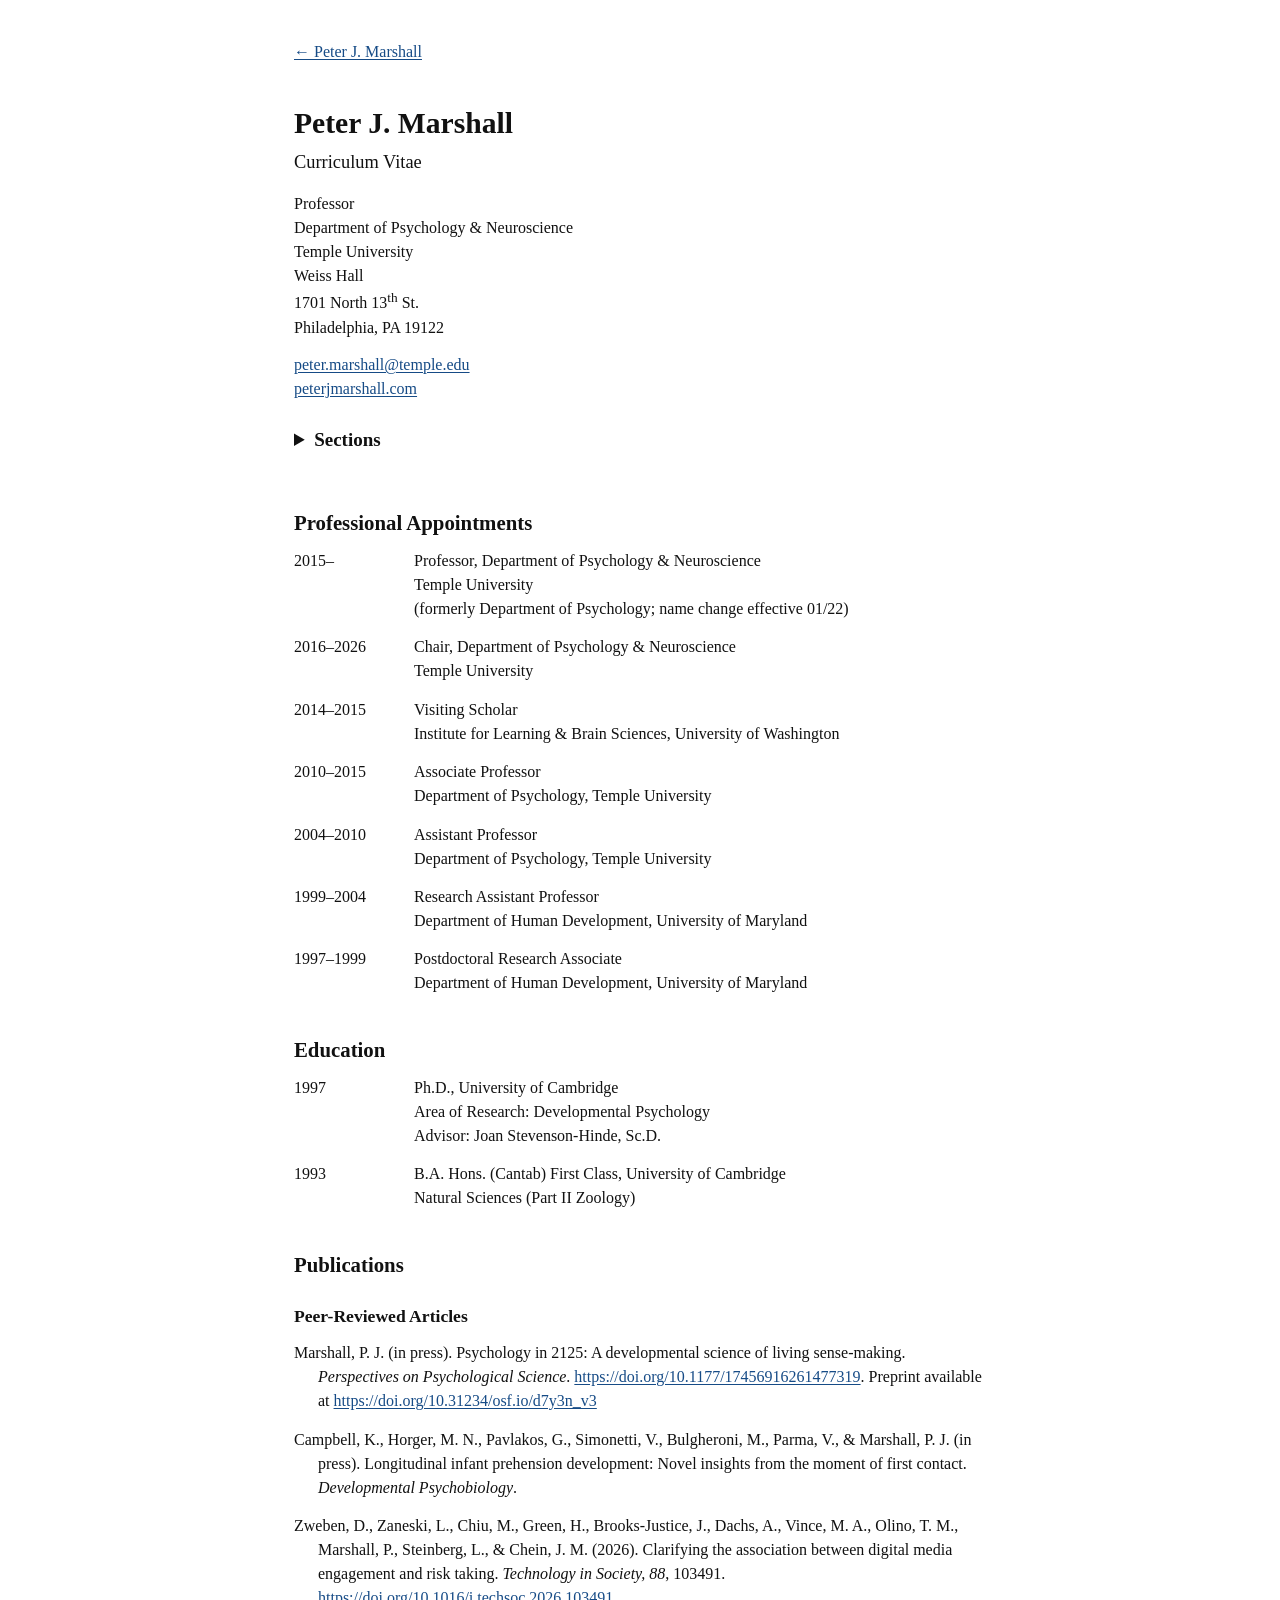
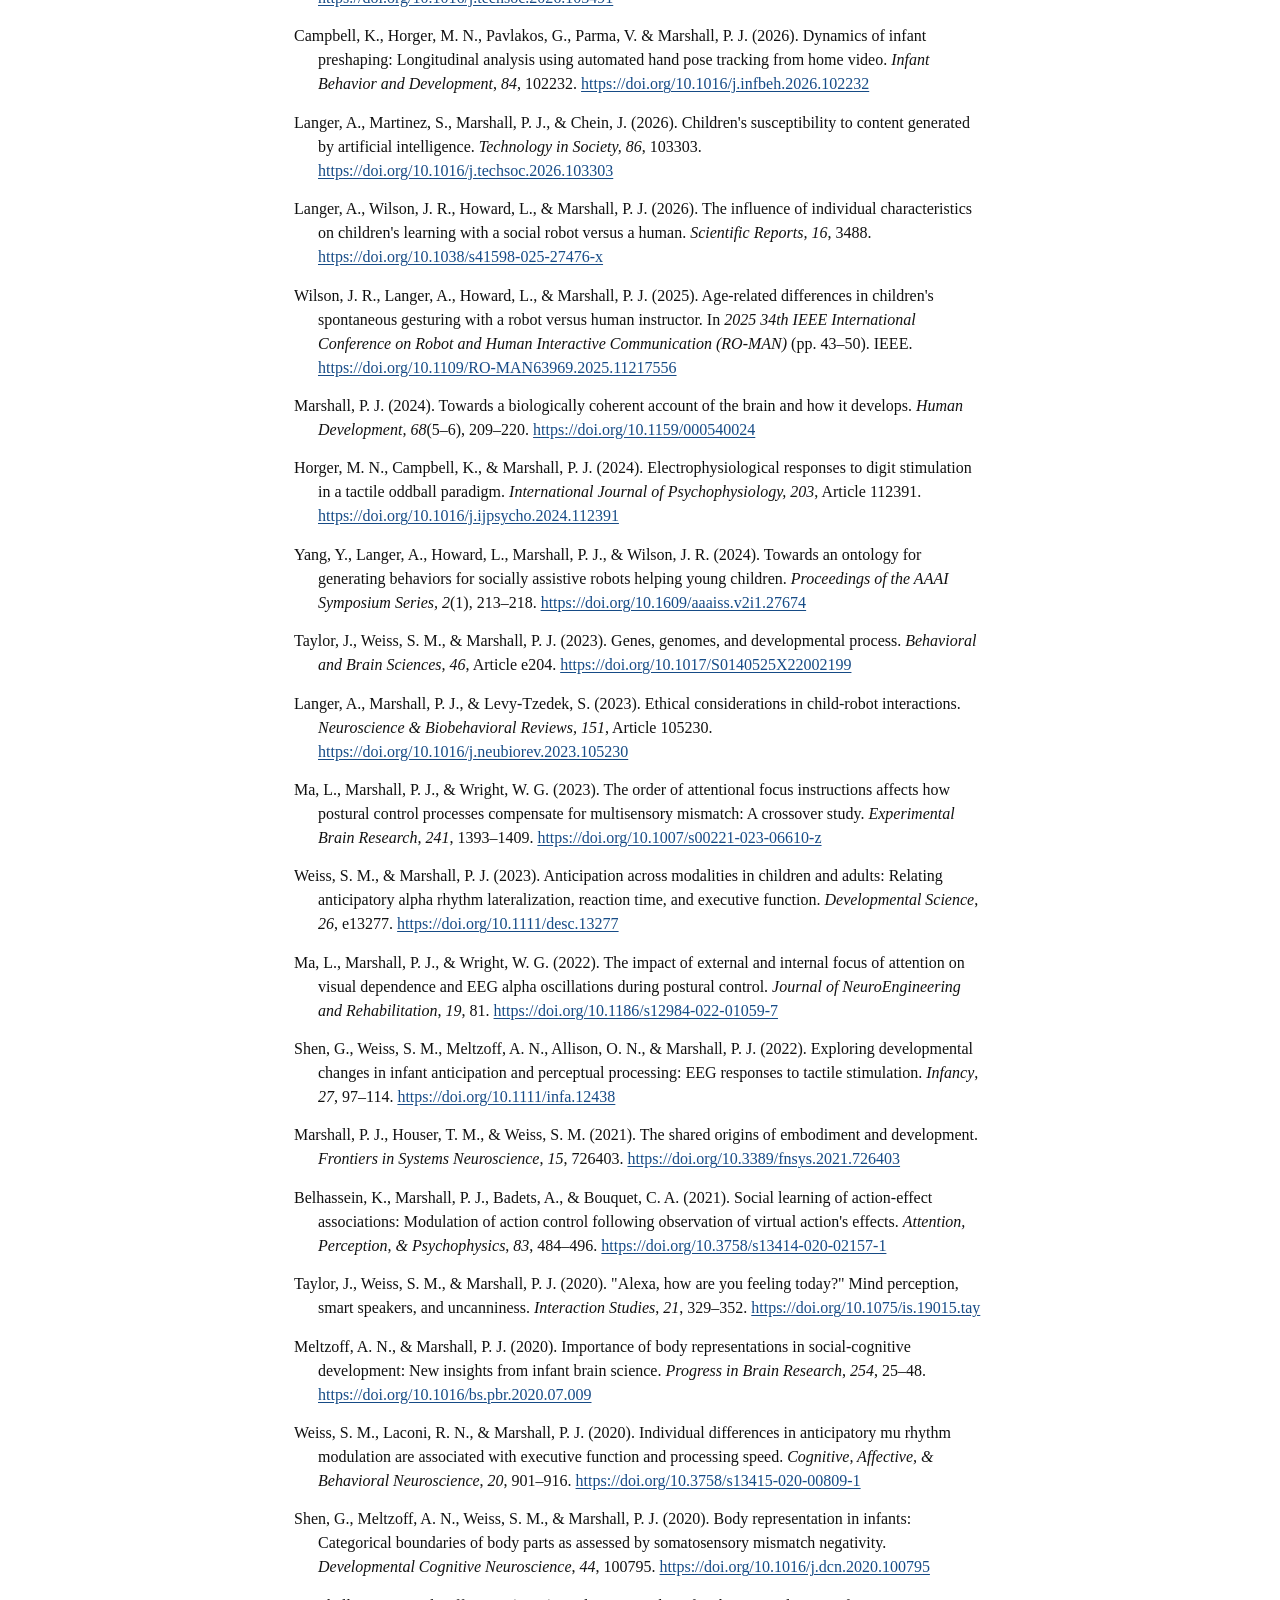
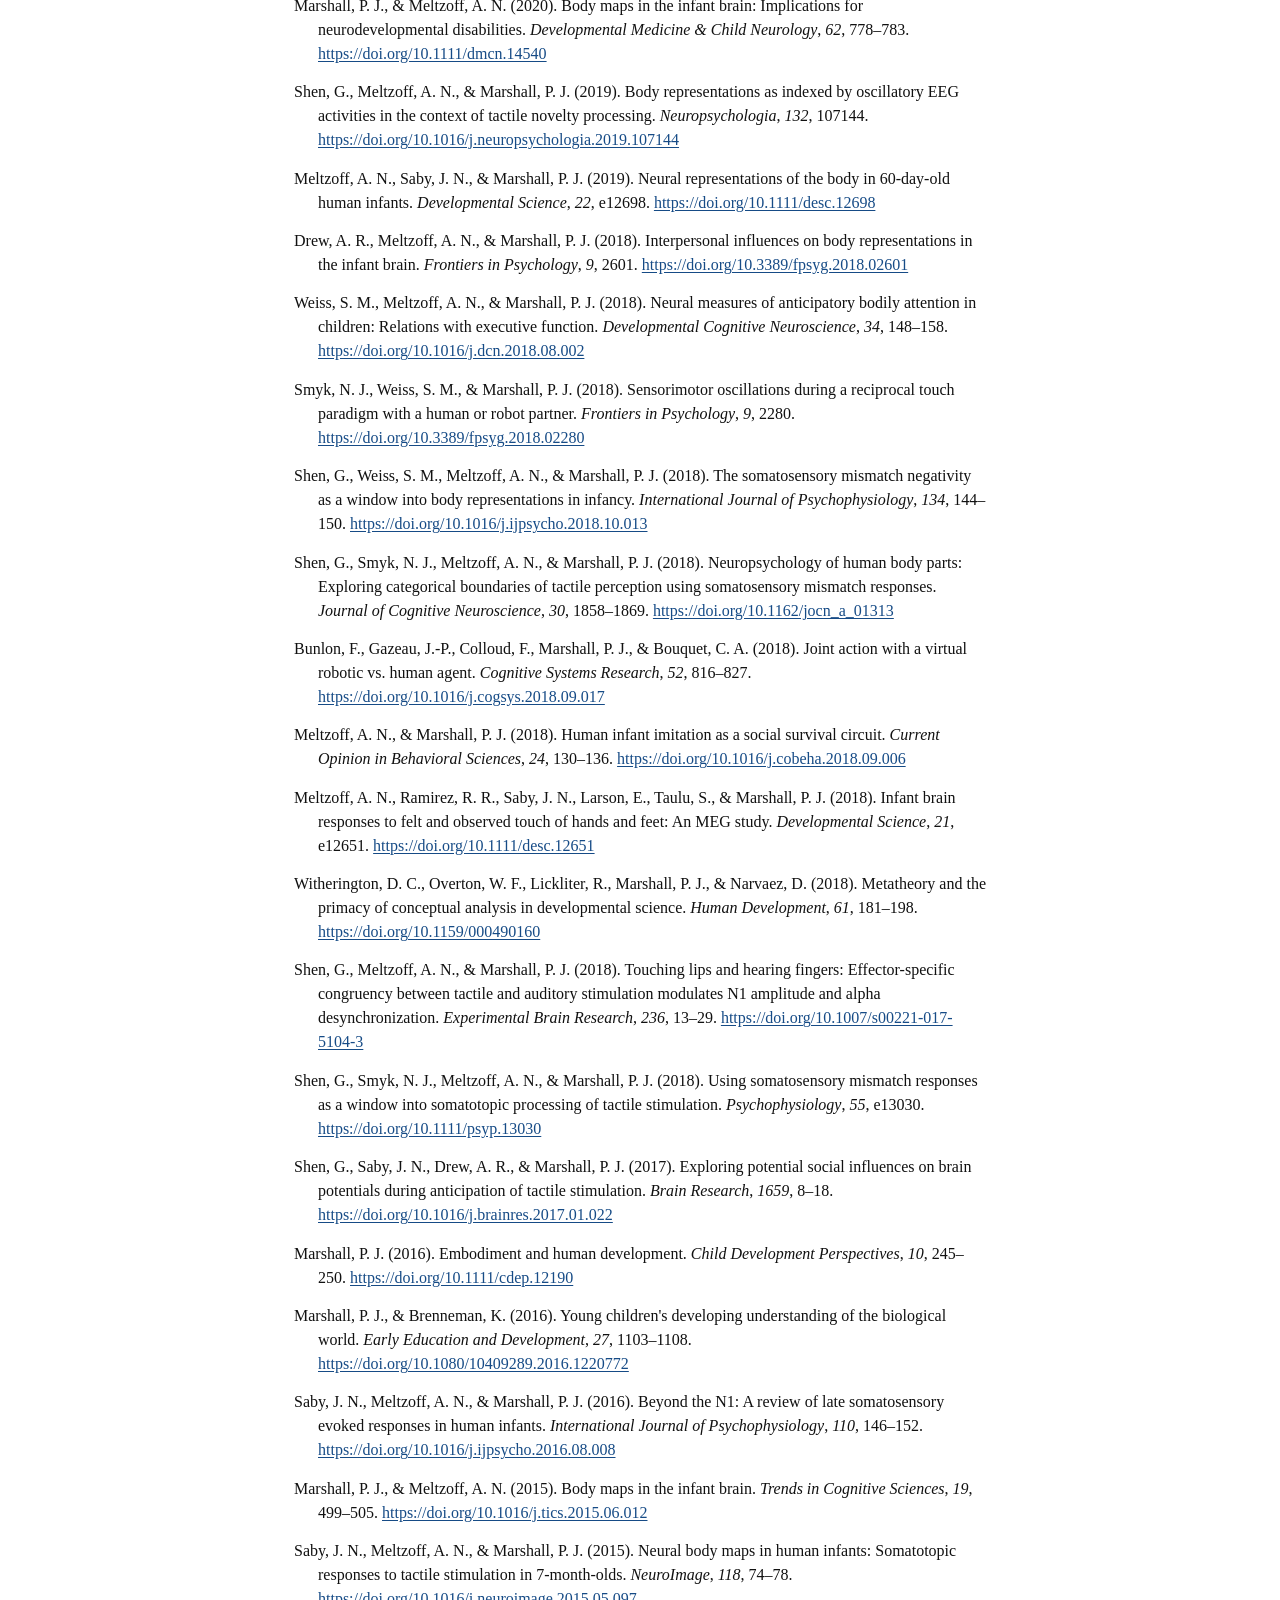
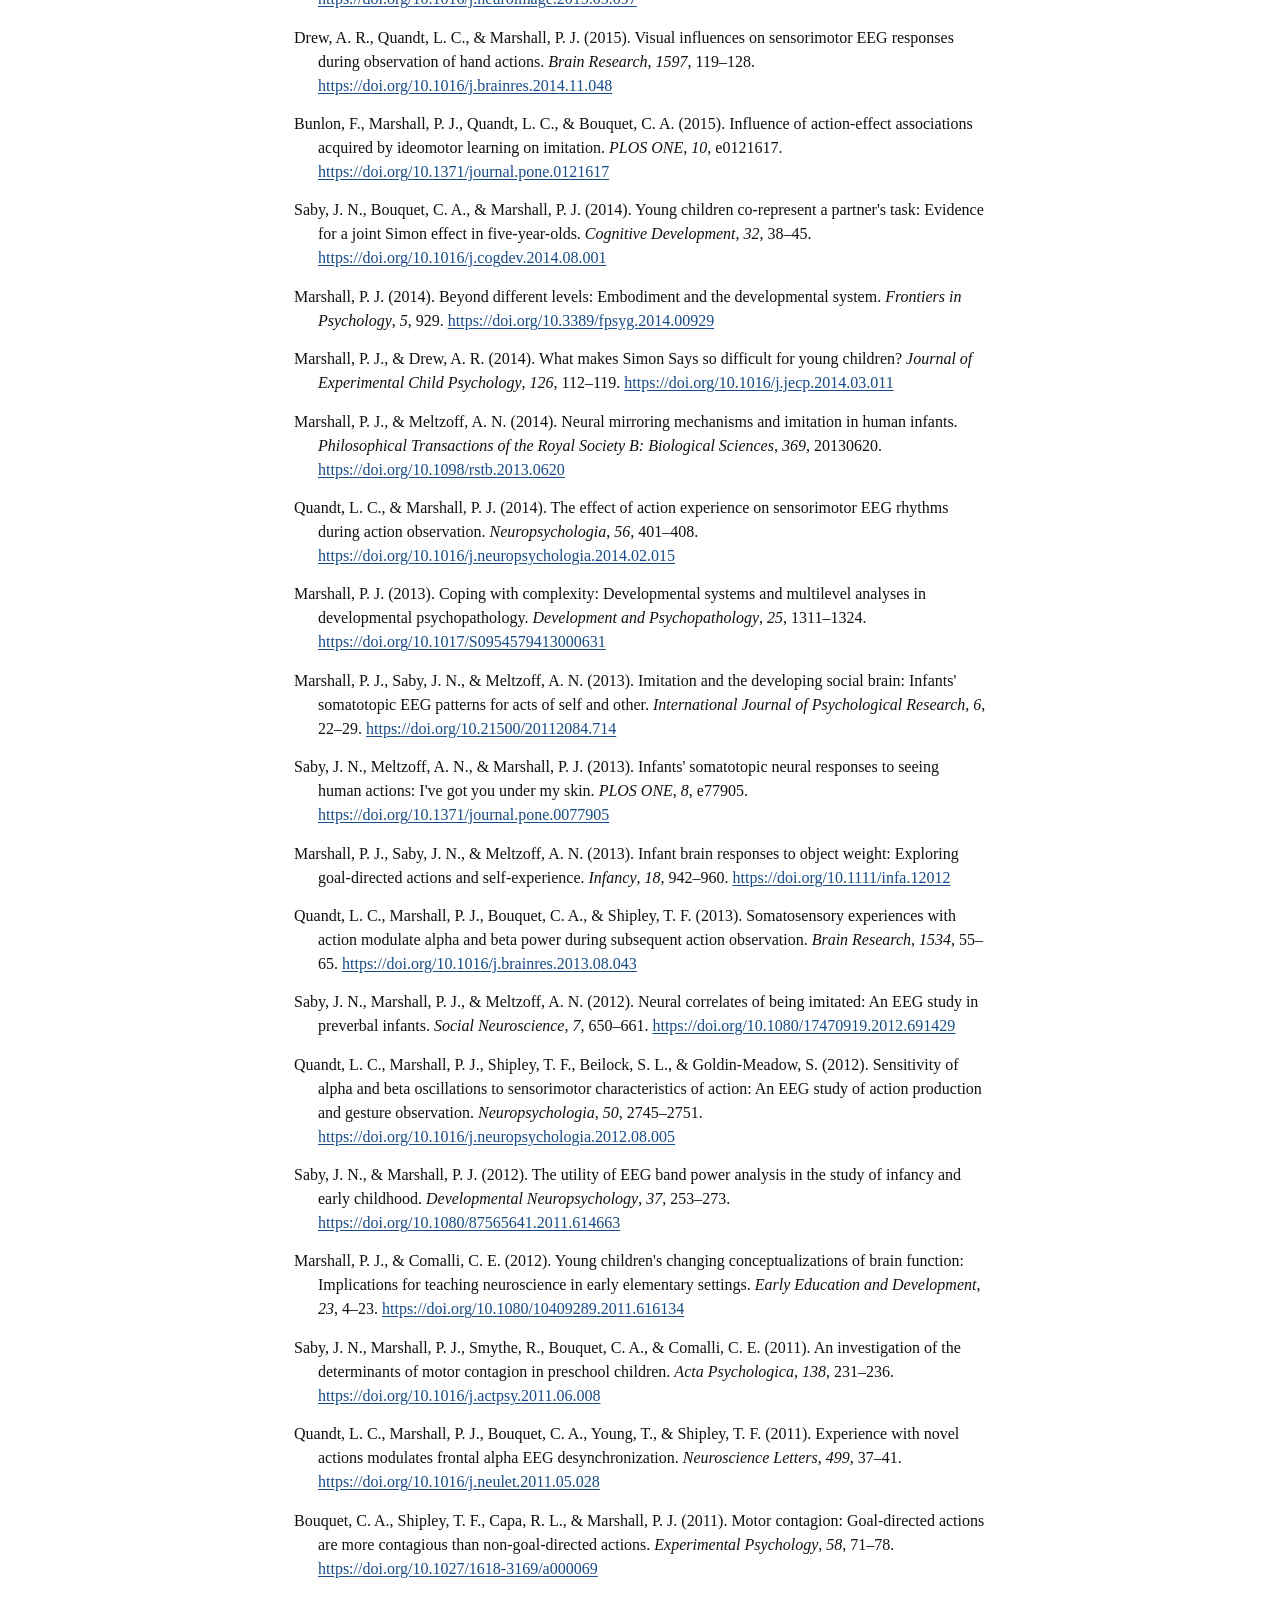
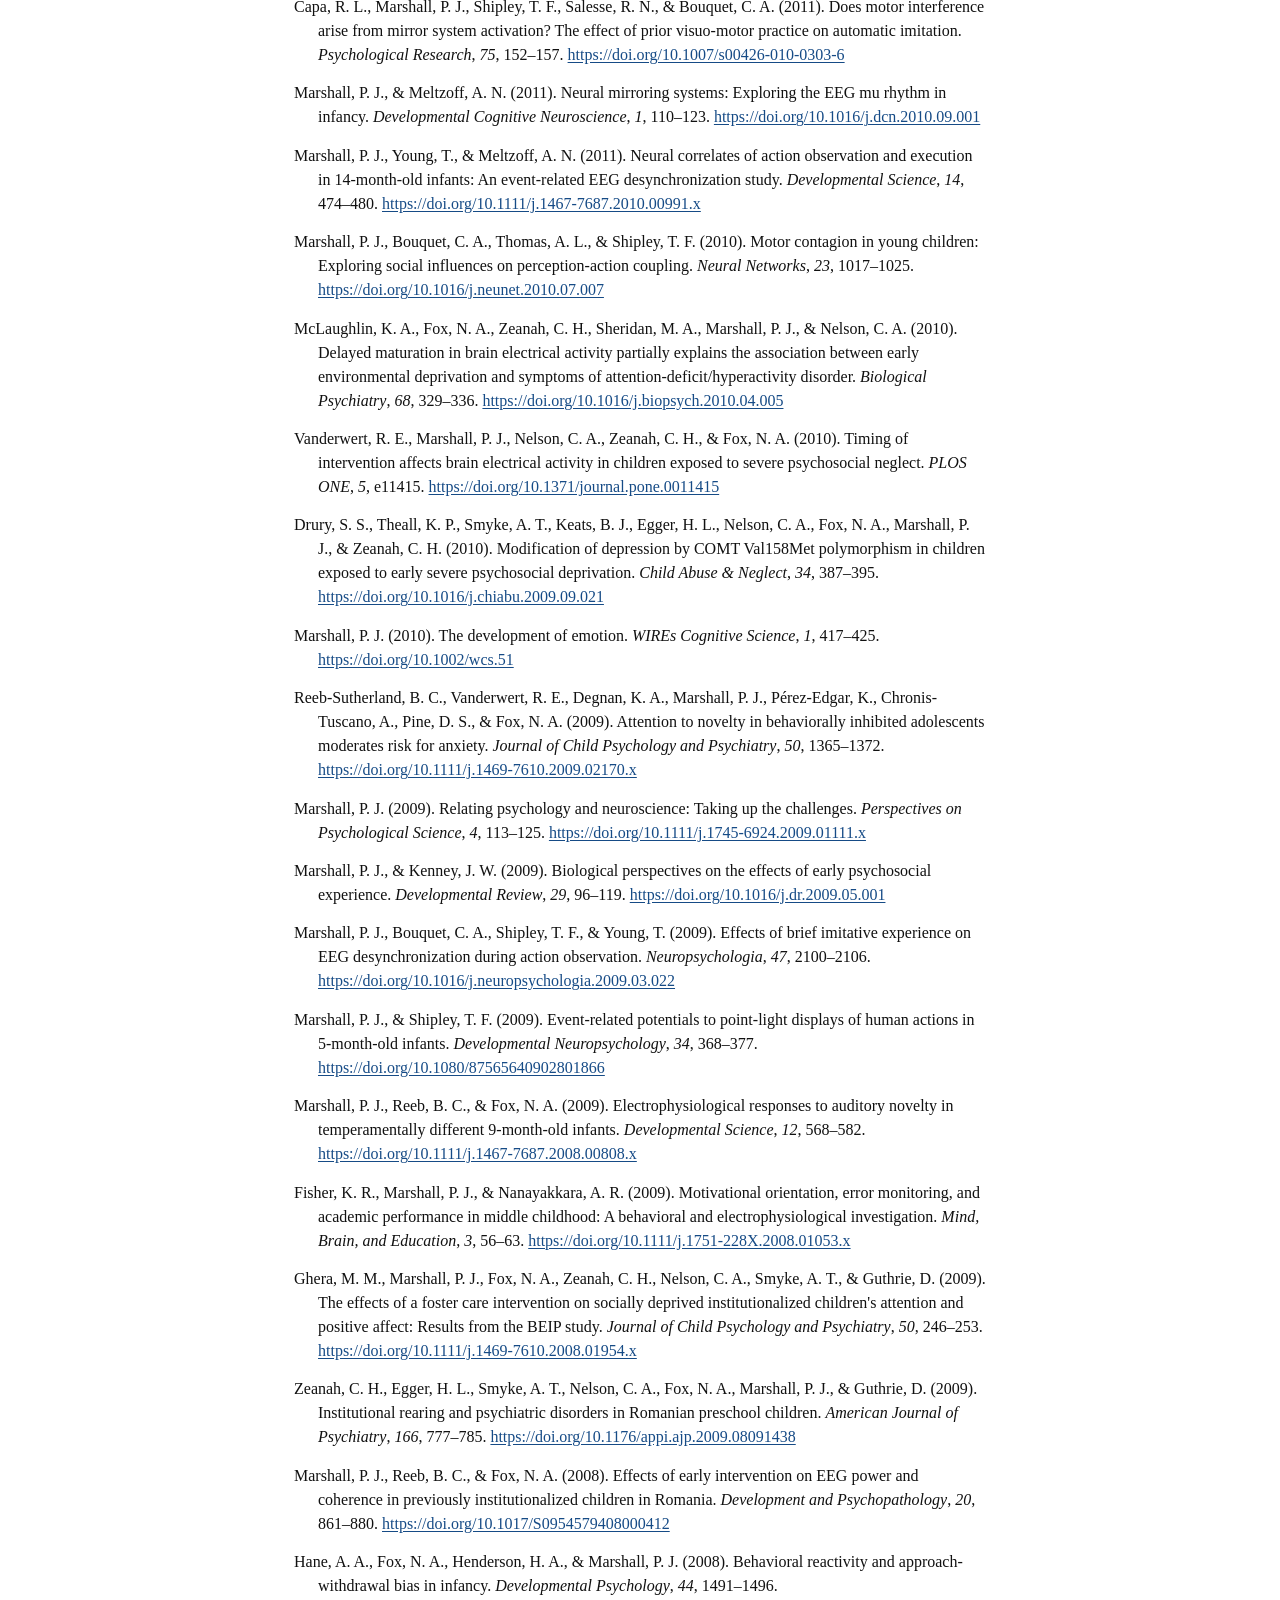
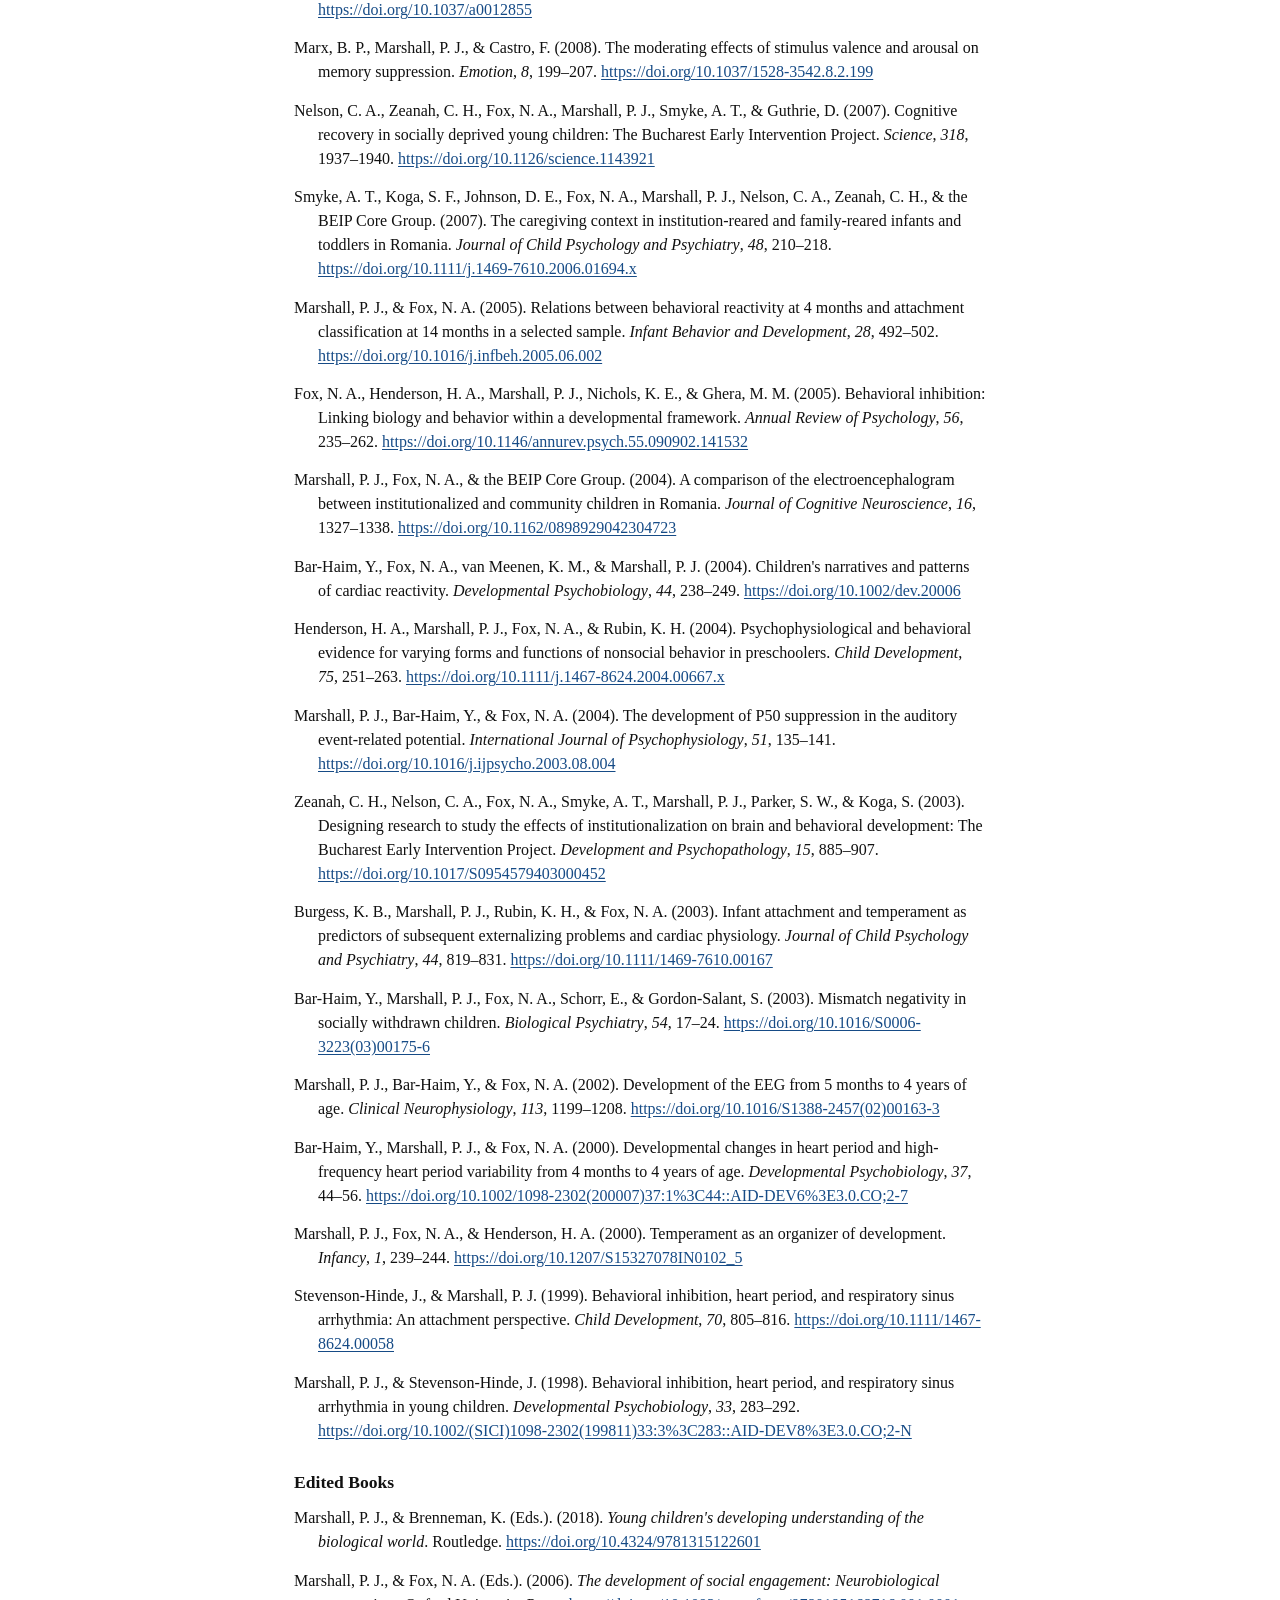
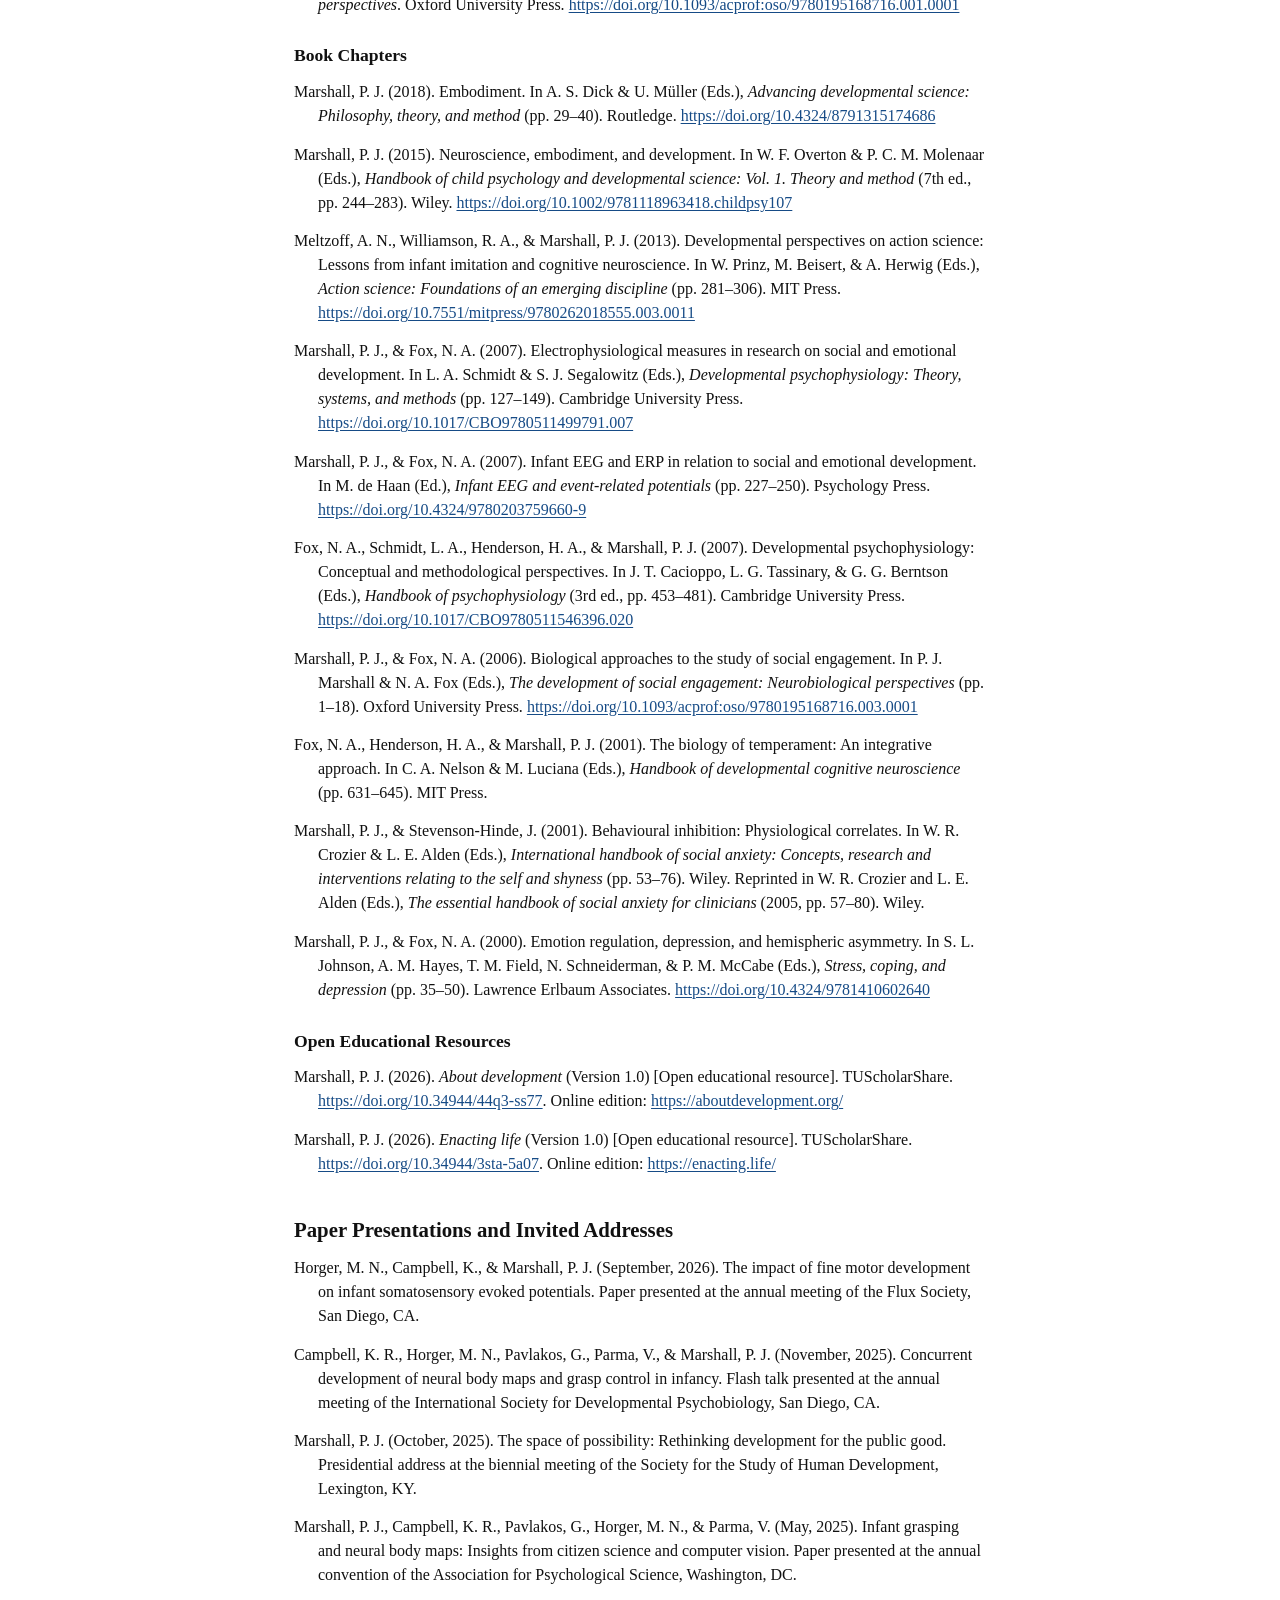
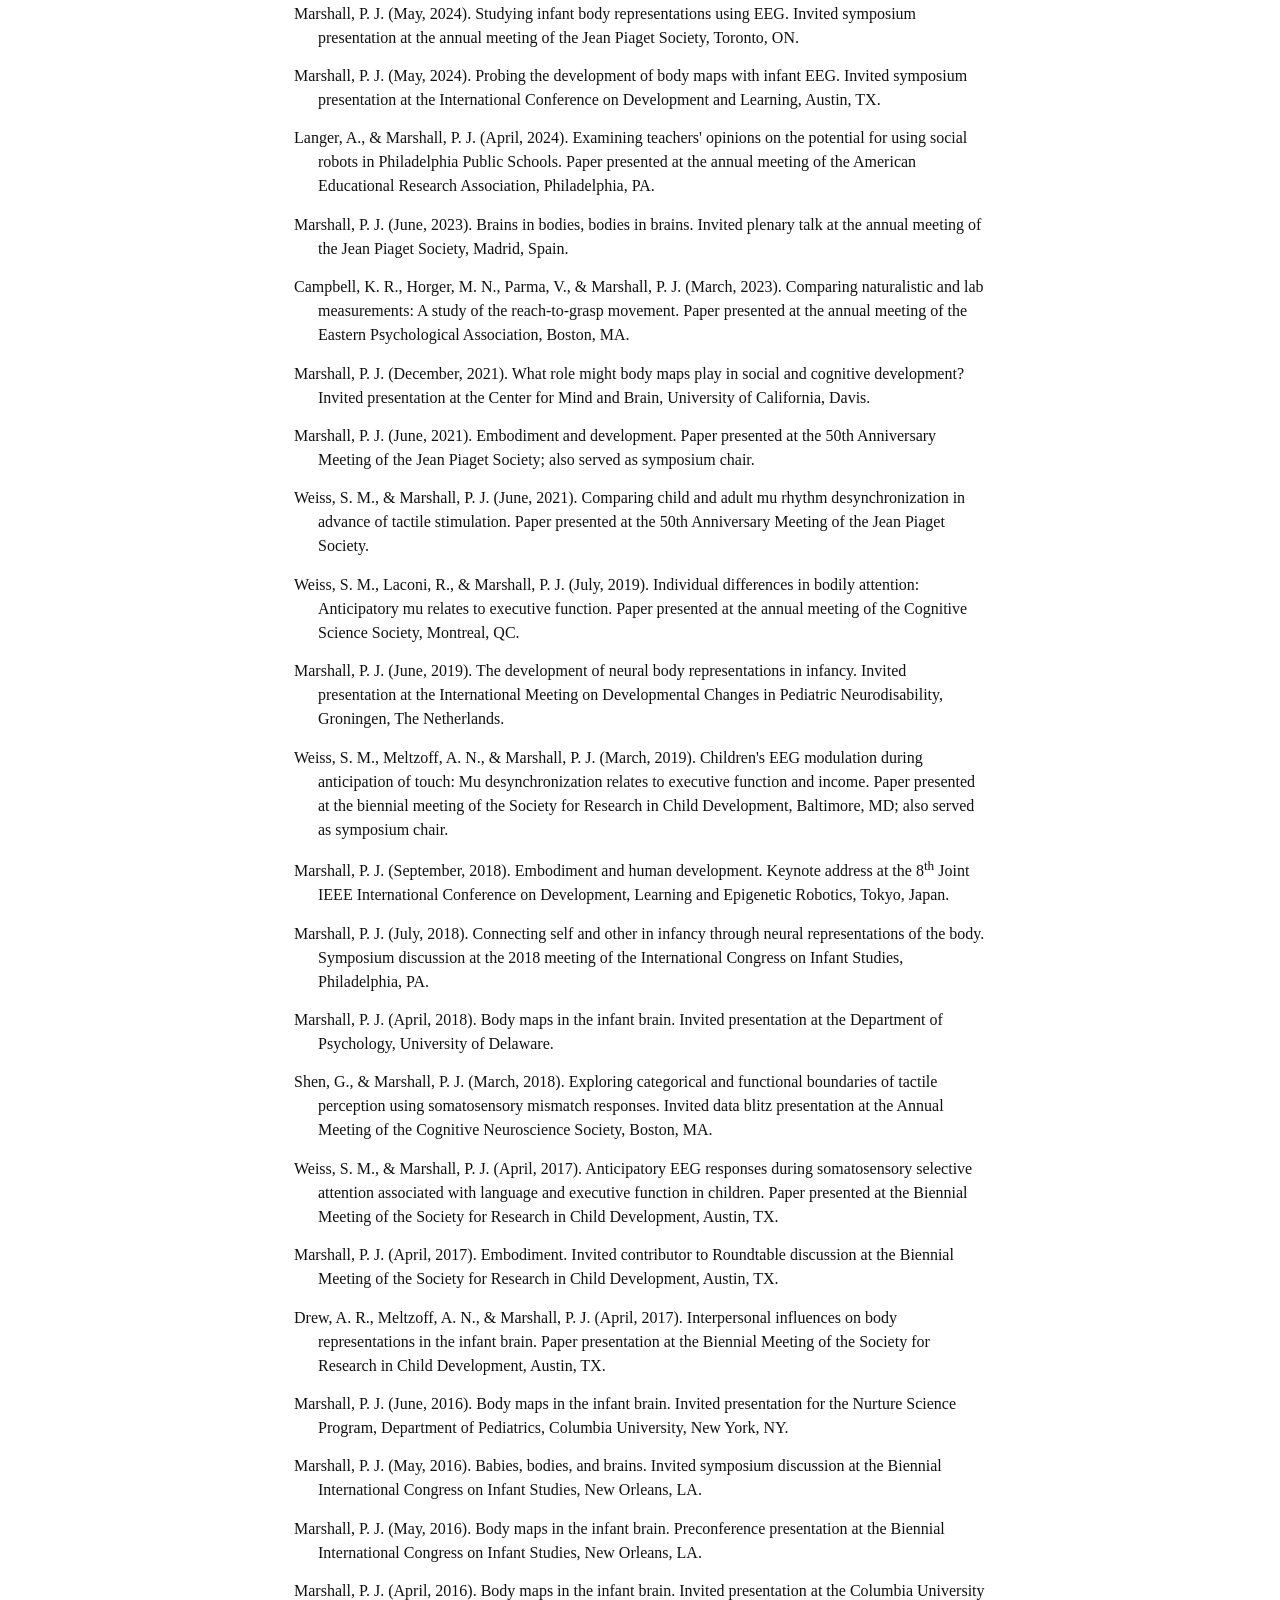
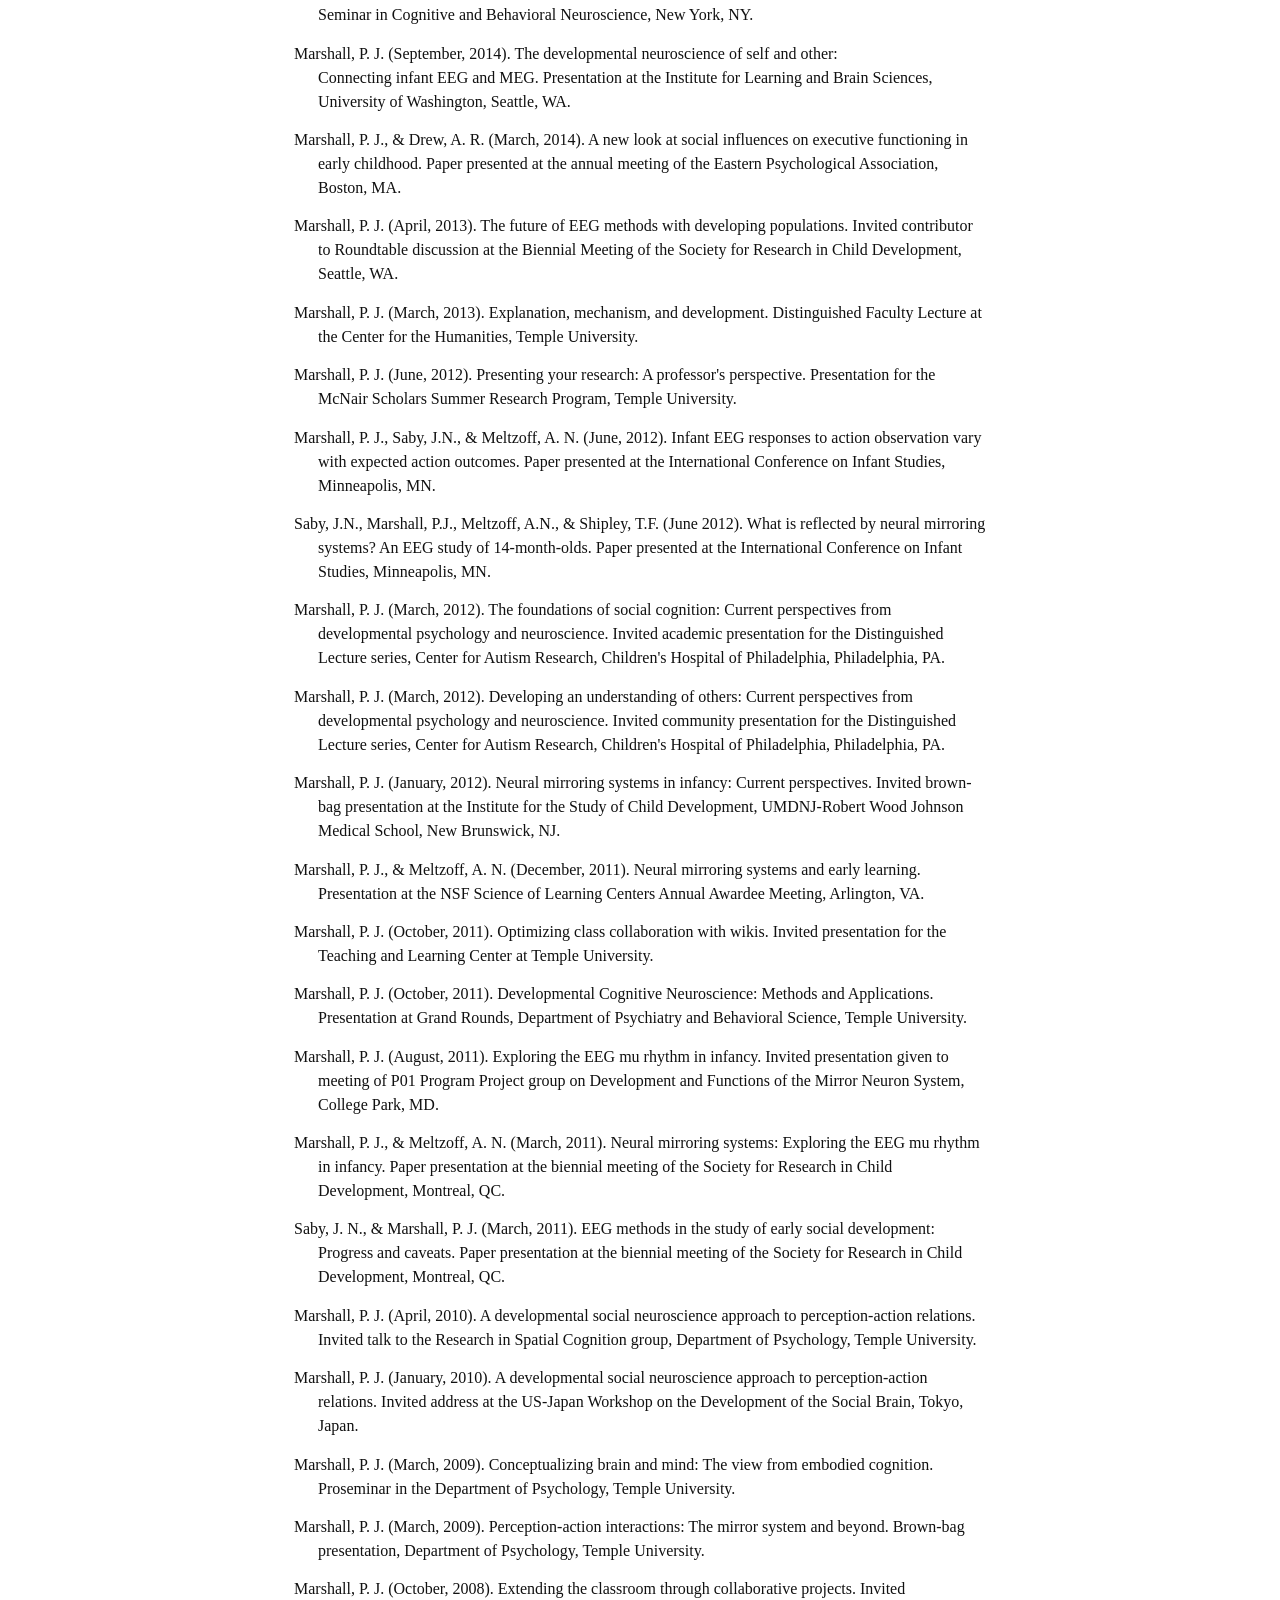
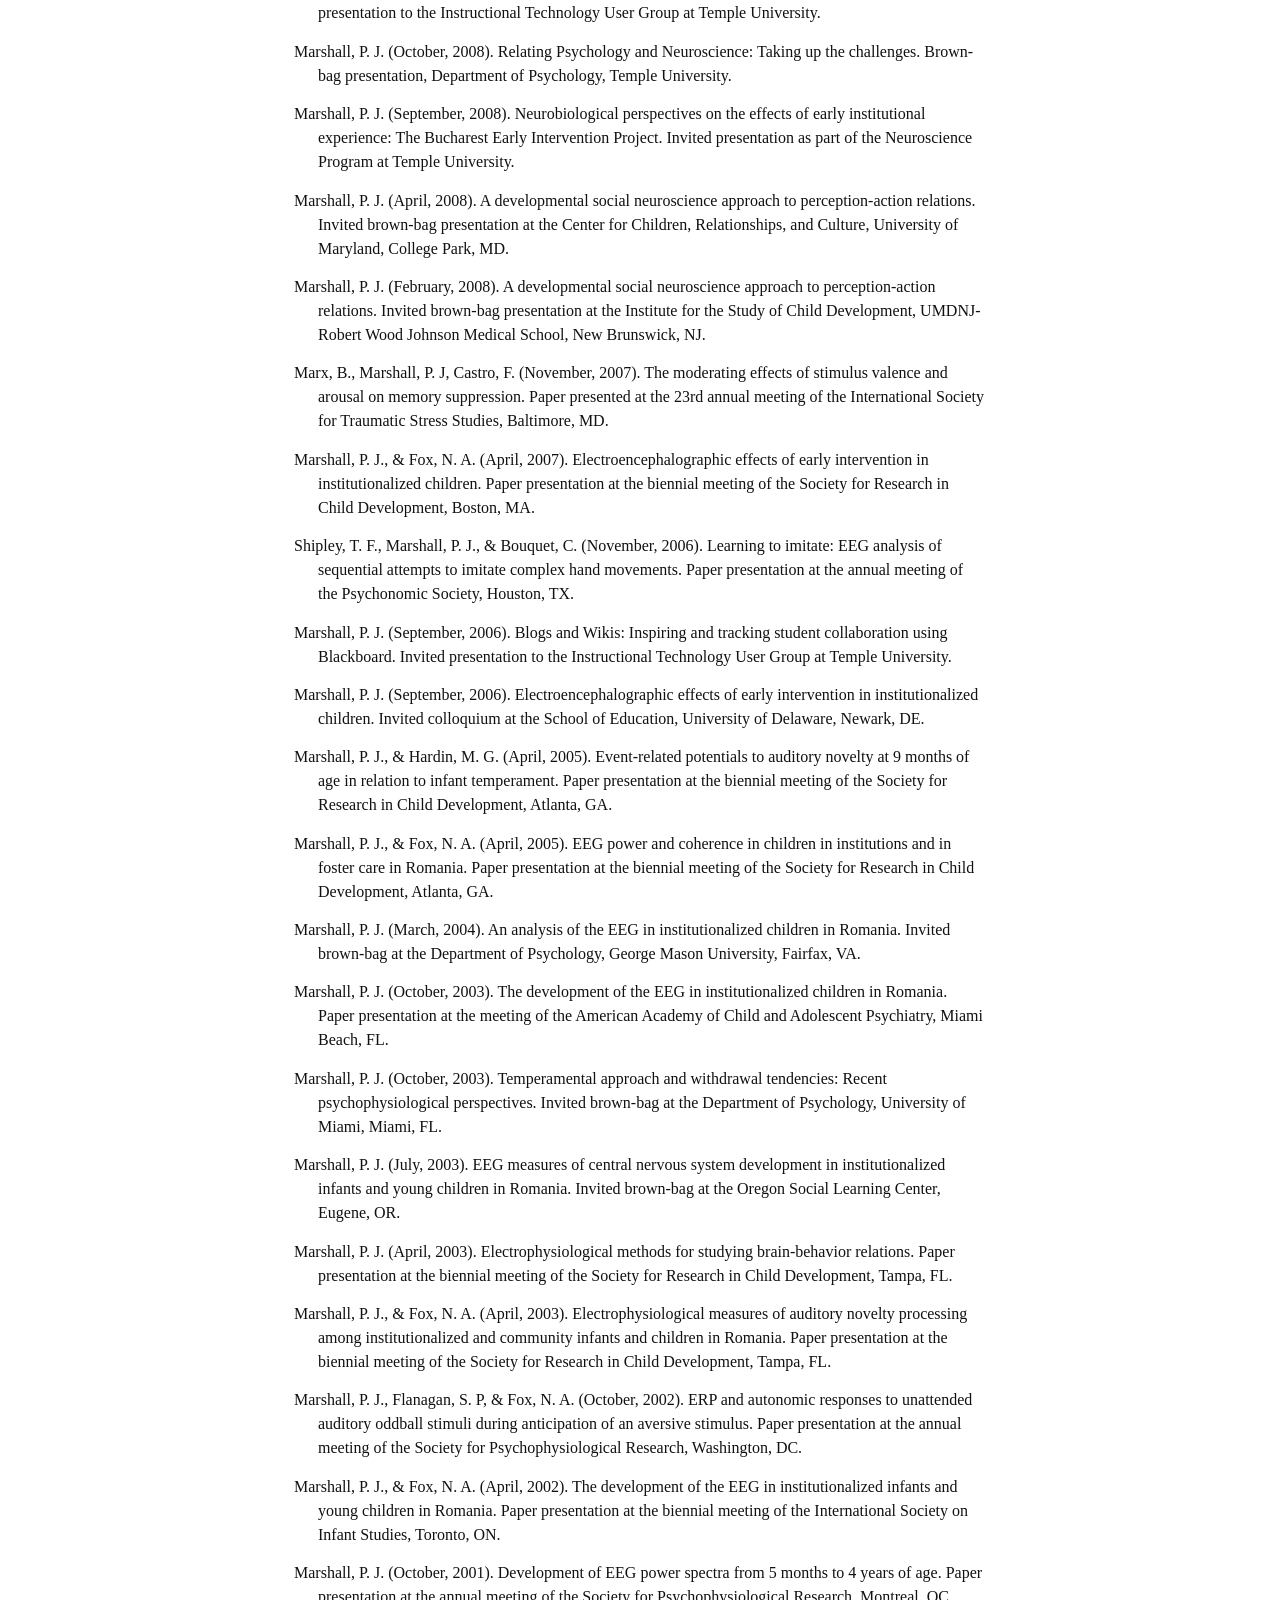
==== cv.html @ df736629 "deploy: b6bc7a7cb1eb11d3d67bb48f09af3cc28ff5c857" ====
<!DOCTYPE html>
<html xmlns="http://www.w3.org/1999/xhtml" lang="en" xml:lang="en"><head>

<meta charset="utf-8">
<meta name="generator" content="quarto-1.11.9">

<meta name="viewport" content="width=device-width, initial-scale=1.0, user-scalable=yes">

<meta name="description" content="Curriculum vitae of Peter J. Marshall, Professor of Psychology and Neuroscience at Temple University.">

<title>Curriculum Vitae — Peter J. Marshall</title>
<style>

span.smallcaps{font-variant: small-caps;}
div.columns{display: flex; gap: 1.5em;}
div.column{flex: auto;}
@media screen {
div.columns{gap: min(4vw, 1.5em);}
div.column{overflow-x: auto;}
}
div.hanging-indent{margin-left: 1.5em; text-indent: -1.5em;}
ul.task-list{list-style: none;}
ul.task-list li input[type="checkbox"] {
width: 0.8em;
margin: 0 0.8em 0.2em -1em;  vertical-align: middle;
}
.display.math{display: block; text-align: center; margin: 0.5rem auto;}
</style>


<script>/*!
 * clipboard.js v2.0.11
 * https://clipboardjs.com/
 *
 * Licensed MIT © Zeno Rocha
 */
!function(t,e){"object"==typeof exports&&"object"==typeof module?module.exports=e():"function"==typeof define&&define.amd?define([],e):"object"==typeof exports?exports.ClipboardJS=e():t.ClipboardJS=e()}(this,function(){return n={686:function(t,e,n){"use strict";n.d(e,{default:function(){return b}});var e=n(279),i=n.n(e),e=n(370),u=n.n(e),e=n(817),r=n.n(e);function c(t){try{return document.execCommand(t)}catch(t){return}}var a=function(t){t=r()(t);return c("cut"),t};function o(t,e){var n,o,t=(n=t,o="rtl"===document.documentElement.getAttribute("dir"),(t=document.createElement("textarea")).style.fontSize="12pt",t.style.border="0",t.style.padding="0",t.style.margin="0",t.style.position="absolute",t.style[o?"right":"left"]="-9999px",o=window.pageYOffset||document.documentElement.scrollTop,t.style.top="".concat(o,"px"),t.setAttribute("readonly",""),t.value=n,t);return e.container.appendChild(t),e=r()(t),c("copy"),t.remove(),e}var f=function(t){var e=1<arguments.length&&void 0!==arguments[1]?arguments[1]:{container:document.body},n="";return"string"==typeof t?n=o(t,e):t instanceof HTMLInputElement&&!["text","search","url","tel","password"].includes(null==t?void 0:t.type)?n=o(t.value,e):(n=r()(t),c("copy")),n};function l(t){return(l="function"==typeof Symbol&&"symbol"==typeof Symbol.iterator?function(t){return typeof t}:function(t){return t&&"function"==typeof Symbol&&t.constructor===Symbol&&t!==Symbol.prototype?"symbol":typeof t})(t)}var s=function(){var t=0<arguments.length&&void 0!==arguments[0]?arguments[0]:{},e=t.action,n=void 0===e?"copy":e,o=t.container,e=t.target,t=t.text;if("copy"!==n&&"cut"!==n)throw new Error('Invalid "action" value, use either "copy" or "cut"');if(void 0!==e){if(!e||"object"!==l(e)||1!==e.nodeType)throw new Error('Invalid "target" value, use a valid Element');if("copy"===n&&e.hasAttribute("disabled"))throw new Error('Invalid "target" attribute. Please use "readonly" instead of "disabled" attribute');if("cut"===n&&(e.hasAttribute("readonly")||e.hasAttribute("disabled")))throw new Error('Invalid "target" attribute. You can\'t cut text from elements with "readonly" or "disabled" attributes')}return t?f(t,{container:o}):e?"cut"===n?a(e):f(e,{container:o}):void 0};function p(t){return(p="function"==typeof Symbol&&"symbol"==typeof Symbol.iterator?function(t){return typeof t}:function(t){return t&&"function"==typeof Symbol&&t.constructor===Symbol&&t!==Symbol.prototype?"symbol":typeof t})(t)}function d(t,e){for(var n=0;n<e.length;n++){var o=e[n];o.enumerable=o.enumerable||!1,o.configurable=!0,"value"in o&&(o.writable=!0),Object.defineProperty(t,o.key,o)}}function y(t,e){return(y=Object.setPrototypeOf||function(t,e){return t.__proto__=e,t})(t,e)}function h(n){var o=function(){if("undefined"==typeof Reflect||!Reflect.construct)return!1;if(Reflect.construct.sham)return!1;if("function"==typeof Proxy)return!0;try{return Date.prototype.toString.call(Reflect.construct(Date,[],function(){})),!0}catch(t){return!1}}();return function(){var t,e=v(n);return t=o?(t=v(this).constructor,Reflect.construct(e,arguments,t)):e.apply(this,arguments),e=this,!(t=t)||"object"!==p(t)&&"function"!=typeof t?function(t){if(void 0!==t)return t;throw new ReferenceError("this hasn't been initialised - super() hasn't been called")}(e):t}}function v(t){return(v=Object.setPrototypeOf?Object.getPrototypeOf:function(t){return t.__proto__||Object.getPrototypeOf(t)})(t)}function m(t,e){t="data-clipboard-".concat(t);if(e.hasAttribute(t))return e.getAttribute(t)}var b=function(){!function(t,e){if("function"!=typeof e&&null!==e)throw new TypeError("Super expression must either be null or a function");t.prototype=Object.create(e&&e.prototype,{constructor:{value:t,writable:!0,configurable:!0}}),e&&y(t,e)}(r,i());var t,e,n,o=h(r);function r(t,e){var n;return function(t){if(!(t instanceof r))throw new TypeError("Cannot call a class as a function")}(this),(n=o.call(this)).resolveOptions(e),n.listenClick(t),n}return t=r,n=[{key:"copy",value:function(t){var e=1<arguments.length&&void 0!==arguments[1]?arguments[1]:{container:document.body};return f(t,e)}},{key:"cut",value:function(t){return a(t)}},{key:"isSupported",value:function(){var t=0<arguments.length&&void 0!==arguments[0]?arguments[0]:["copy","cut"],t="string"==typeof t?[t]:t,e=!!document.queryCommandSupported;return t.forEach(function(t){e=e&&!!document.queryCommandSupported(t)}),e}}],(e=[{key:"resolveOptions",value:function(){var t=0<arguments.length&&void 0!==arguments[0]?arguments[0]:{};this.action="function"==typeof t.action?t.action:this.defaultAction,this.target="function"==typeof t.target?t.target:this.defaultTarget,this.text="function"==typeof t.text?t.text:this.defaultText,this.container="object"===p(t.container)?t.container:document.body}},{key:"listenClick",value:function(t){var e=this;this.listener=u()(t,"click",function(t){return e.onClick(t)})}},{key:"onClick",value:function(t){var e=t.delegateTarget||t.currentTarget,n=this.action(e)||"copy",t=s({action:n,container:this.container,target:this.target(e),text:this.text(e)});this.emit(t?"success":"error",{action:n,text:t,trigger:e,clearSelection:function(){e&&e.focus(),window.getSelection().removeAllRanges()}})}},{key:"defaultAction",value:function(t){return m("action",t)}},{key:"defaultTarget",value:function(t){t=m("target",t);if(t)return document.querySelector(t)}},{key:"defaultText",value:function(t){return m("text",t)}},{key:"destroy",value:function(){this.listener.destroy()}}])&&d(t.prototype,e),n&&d(t,n),r}()},828:function(t){var e;"undefined"==typeof Element||Element.prototype.matches||((e=Element.prototype).matches=e.matchesSelector||e.mozMatchesSelector||e.msMatchesSelector||e.oMatchesSelector||e.webkitMatchesSelector),t.exports=function(t,e){for(;t&&9!==t.nodeType;){if("function"==typeof t.matches&&t.matches(e))return t;t=t.parentNode}}},438:function(t,e,n){var u=n(828);function i(t,e,n,o,r){var i=function(e,n,t,o){return function(t){t.delegateTarget=u(t.target,n),t.delegateTarget&&o.call(e,t)}}.apply(this,arguments);return t.addEventListener(n,i,r),{destroy:function(){t.removeEventListener(n,i,r)}}}t.exports=function(t,e,n,o,r){return"function"==typeof t.addEventListener?i.apply(null,arguments):"function"==typeof n?i.bind(null,document).apply(null,arguments):("string"==typeof t&&(t=document.querySelectorAll(t)),Array.prototype.map.call(t,function(t){return i(t,e,n,o,r)}))}},879:function(t,n){n.node=function(t){return void 0!==t&&t instanceof HTMLElement&&1===t.nodeType},n.nodeList=function(t){var e=Object.prototype.toString.call(t);return void 0!==t&&("[object NodeList]"===e||"[object HTMLCollection]"===e)&&"length"in t&&(0===t.length||n.node(t[0]))},n.string=function(t){return"string"==typeof t||t instanceof String},n.fn=function(t){return"[object Function]"===Object.prototype.toString.call(t)}},370:function(t,e,n){var f=n(879),l=n(438);t.exports=function(t,e,n){if(!t&&!e&&!n)throw new Error("Missing required arguments");if(!f.string(e))throw new TypeError("Second argument must be a String");if(!f.fn(n))throw new TypeError("Third argument must be a Function");if(f.node(t))return c=e,a=n,(u=t).addEventListener(c,a),{destroy:function(){u.removeEventListener(c,a)}};if(f.nodeList(t))return o=t,r=e,i=n,Array.prototype.forEach.call(o,function(t){t.addEventListener(r,i)}),{destroy:function(){Array.prototype.forEach.call(o,function(t){t.removeEventListener(r,i)})}};if(f.string(t))return t=t,e=e,n=n,l(document.body,t,e,n);throw new TypeError("First argument must be a String, HTMLElement, HTMLCollection, or NodeList");var o,r,i,u,c,a}},817:function(t){t.exports=function(t){var e,n="SELECT"===t.nodeName?(t.focus(),t.value):"INPUT"===t.nodeName||"TEXTAREA"===t.nodeName?((e=t.hasAttribute("readonly"))||t.setAttribute("readonly",""),t.select(),t.setSelectionRange(0,t.value.length),e||t.removeAttribute("readonly"),t.value):(t.hasAttribute("contenteditable")&&t.focus(),n=window.getSelection(),(e=document.createRange()).selectNodeContents(t),n.removeAllRanges(),n.addRange(e),n.toString());return n}},279:function(t){function e(){}e.prototype={on:function(t,e,n){var o=this.e||(this.e={});return(o[t]||(o[t]=[])).push({fn:e,ctx:n}),this},once:function(t,e,n){var o=this;function r(){o.off(t,r),e.apply(n,arguments)}return r._=e,this.on(t,r,n)},emit:function(t){for(var e=[].slice.call(arguments,1),n=((this.e||(this.e={}))[t]||[]).slice(),o=0,r=n.length;o<r;o++)n[o].fn.apply(n[o].ctx,e);return this},off:function(t,e){var n=this.e||(this.e={}),o=n[t],r=[];if(o&&e)for(var i=0,u=o.length;i<u;i++)o[i].fn!==e&&o[i].fn._!==e&&r.push(o[i]);return r.length?n[t]=r:delete n[t],this}},t.exports=e,t.exports.TinyEmitter=e}},r={},o.n=function(t){var e=t&&t.__esModule?function(){return t.default}:function(){return t};return o.d(e,{a:e}),e},o.d=function(t,e){for(var n in e)o.o(e,n)&&!o.o(t,n)&&Object.defineProperty(t,n,{enumerable:!0,get:e[n]})},o.o=function(t,e){return Object.prototype.hasOwnProperty.call(t,e)},o(686).default;function o(t){if(r[t])return r[t].exports;var e=r[t]={exports:{}};return n[t](e,e.exports,o),e.exports}var n,r});</script>
<script>(function (root, factory) {
  if (typeof define === "function" && define.amd) {
    define([], function () {
      return factory(root);
    });
  } else if (typeof exports === "object") {
    module.exports = factory(root);
  } else {
    root.Tabby = factory(root);
  }
})(
  typeof global !== "undefined"
    ? global
    : typeof window !== "undefined"
    ? window
    : this,
  function (window) {
    "use strict";

    //
    // Variables
    //

    var defaults = {
      idPrefix: "tabby-toggle_",
      default: "[data-tabby-default]",
    };

    //
    // Methods
    //

    /**
     * Merge two or more objects together.
     * @param   {Object}   objects  The objects to merge together
     * @returns {Object}            Merged values of defaults and options
     */
    var extend = function () {
      var merged = {};
      Array.prototype.forEach.call(arguments, function (obj) {
        for (var key in obj) {
          if (!obj.hasOwnProperty(key)) return;
          merged[key] = obj[key];
        }
      });
      return merged;
    };

    /**
     * Emit a custom event
     * @param  {String} type    The event type
     * @param  {Node}   tab     The tab to attach the event to
     * @param  {Node}   details Details about the event
     */
    var emitEvent = function (tab, details) {
      // Create a new event
      var event;
      if (typeof window.CustomEvent === "function") {
        event = new CustomEvent("tabby", {
          bubbles: true,
          cancelable: true,
          detail: details,
        });
      } else {
        event = document.createEvent("CustomEvent");
        event.initCustomEvent("tabby", true, true, details);
      }

      // Dispatch the event
      tab.dispatchEvent(event);
    };

    // In revealjs, arrow keys belong to slide navigation: tabs stay in the Tab
    // order and activate on focus. Elsewhere tabs use a roving tabindex with
    // arrow key navigation.
    var isReveal = function () {
      return window.document.body.classList.contains("reveal-viewport");
    };

    var focusHandler = function (event) {
      toggle(event.target);
    };

    var getKeyboardFocusableElements = function (element) {
      return [
        ...element.querySelectorAll(
          'a[href], button, input, textarea, select, summary,[tabindex]:not([tabindex="-1"])'
        ),
      ].filter(
        // Shown elements only, as the browser skips the others: hidden content,
        // like unselected panels (also of a nested tabset), is not rendered,
        // and revealjs fragments not yet shown have `visibility: hidden`
        (el) =>
          el.getAttribute("tabindex") !== "-1" &&
          !el.matches(":disabled") &&
          !el.getAttribute("aria-hidden") &&
          el.getClientRects().length > 0 &&
          window.getComputedStyle(el).visibility === "visible"
      );
    };

    // Tabs set up by tabby, as opposed to other tab widgets in a panel
    var tabbyTabs = new WeakSet();

    // The tab of a tab or of a tab panel
    var getTab = function (tabOrPanel) {
      return tabOrPanel.getAttribute("role") === "tab"
        ? tabOrPanel
        : document.getElementById(tabOrPanel.getAttribute("aria-labelledby"));
    };

    // Selects a tab and focuses the last focusable element of its panel, or
    // the tab itself if there is none. The panel content is hidden until the
    // tab is selected. When the panel ends with a nested tabset, its end is
    // the end of that tabset's last panel, as Tab would reach it.
    var focusEndOf = function (tab) {
      toggle(tab);
      var content = document.querySelector(tab.hash);
      var last = getKeyboardFocusableElements(content).pop();
      if (!last) return tab.focus();

      // Outermost tabby tab or tab panel between the last element and this
      // panel; other tab widgets are ordinary panel content
      var nestedTab;
      for (var node = last; node && node !== content; node = node.parentElement) {
        var role = node.getAttribute("role");
        var nodeTab =
          role === "tab" ? node : role === "tabpanel" ? getTab(node) : null;
        if (nodeTab && tabbyTabs.has(nodeTab)) nestedTab = nodeTab;
      }
      var nested = nestedTab && getTabsMap(nestedTab);
      if (nested) return focusEndOf(nested.tabs[nested.tabs.length - 1]);
      last.focus();
    };

    // In revealjs, Tab goes from a tab to its panel content and from the end
    // of that content to the next tab; Shift+Tab goes the other way. Tabs come
    // before all panels in the DOM, so the browser alone would go tab to tab.
    var tabOrderHandler = function (event) {
      // Leave Tab to controls that handle it themselves, like code editors
      if (event.key !== "Tab" || event.defaultPrevented) return;
      var current = event.currentTarget;
      var onTab = current.getAttribute("role") === "tab";
      var tab = getTab(current);
      var map = tab && getTabsMap(tab);
      if (!map) return;

      var target;
      if (onTab && !event.shiftKey) {
        target = getKeyboardFocusableElements(
          document.querySelector(tab.hash)
        )[0];
      } else if (onTab) {
        var previous = map.tabs[map.index - 1];
        if (!previous) return;
        event.preventDefault();
        focusEndOf(previous);
        return;
      } else {
        var focusables = getKeyboardFocusableElements(current);
        if (event.shiftKey && event.target === focusables[0]) {
          target = tab;
        } else if (
          !event.shiftKey &&
          event.target === focusables[focusables.length - 1]
        ) {
          target = map.tabs[map.index + 1];
        }
      }
      if (!target) return;

      event.preventDefault();
      target.focus();
    };

    // Whether Shift+Tab is being pressed. Focus moves while the key is down, so
    // this tells focus changes made by Shift+Tab apart from clicks.
    var shiftTabDown = false;
    var trackShiftTab = function () {
      if (trackShiftTab.done) return;
      trackShiftTab.done = true;
      document.addEventListener(
        "keydown",
        function (event) {
          shiftTabDown = event.key === "Tab" && event.shiftKey;
        },
        true
      );
      // A click, or leaving the window (the keyup then goes elsewhere), ends it
      // too
      var clear = function () {
        shiftTabDown = false;
      };
      document.addEventListener("keyup", clear, true);
      document.addEventListener("pointerdown", clear, true);
      window.addEventListener("blur", clear);
    };

    // In revealjs, Shift+Tab from after a tabset reaches the content of the
    // selected panel first, which skips the tabs after it. Start from the end
    // of the last panel instead, so Shift+Tab is the reverse of Tab. Only for
    // Shift+Tab: a click in a panel must keep that panel.
    var backwardEntryHandler = function (event) {
      var from = event.relatedTarget;
      var tab = getTab(event.currentTarget);
      var map = tab && getTabsMap(tab);
      if (!from || !map || !shiftTabDown) return;

      var tabList = map.tabs[0].closest('[role="tablist"]');
      var fromInside = Array.prototype.some.call(map.tabs, function (tab) {
        var content = document.querySelector(tab.hash);
        return tab === from || (content && content.contains(from));
      });
      var fromAfter =
        from.compareDocumentPosition(tabList) &
        Node.DOCUMENT_POSITION_PRECEDING;
      var last = map.tabs[map.tabs.length - 1];
      var lastContent = document.querySelector(last.hash);
      if (
        fromInside ||
        !fromAfter ||
        !lastContent ||
        lastContent.contains(event.target)
      ) {
        return;
      }

      focusEndOf(last);
    };

    /**
     * Remove roles and attributes from a tab and its content
     * @param  {Node}   tab      The tab
     * @param  {Node}   content  The tab content
     * @param  {Object} settings User settings and options
     */
    var destroyTab = function (tab, content, settings) {
      // Remove the generated ID
      if (tab.id.slice(0, settings.idPrefix.length) === settings.idPrefix) {
        tab.id = "";
      }

      // remove event listener
      tab.removeEventListener("focus", focusHandler, true);
      tab.removeEventListener("keydown", tabOrderHandler);
      content.removeEventListener("keydown", tabOrderHandler);
      tab.removeEventListener("focusin", backwardEntryHandler);
      content.removeEventListener("focusin", backwardEntryHandler);

      // Remove roles
      tab.removeAttribute("role");
      tab.removeAttribute("aria-controls");
      tab.removeAttribute("aria-selected");
      tab.removeAttribute("tabindex");
      tab.closest("li").removeAttribute("role");
      content.removeAttribute("role");
      content.removeAttribute("aria-labelledby");
      content.removeAttribute("hidden");
    };

    /**
     * Add the required roles and attributes to a tab and its content
     * @param  {Node}   tab      The tab
     * @param  {Node}   content  The tab content
     * @param  {Object} settings User settings and options
     */
    var setupTab = function (tab, content, settings) {
      // Give tab an ID if it doesn't already have one
      if (!tab.id) {
        tab.id = settings.idPrefix + content.id;
      }

      // Add roles
      tab.setAttribute("role", "tab");
      tabbyTabs.add(tab);
      tab.setAttribute("aria-controls", content.id);
      tab.closest("li").setAttribute("role", "presentation");
      content.setAttribute("role", "tabpanel");
      content.setAttribute("aria-labelledby", tab.id);

      // Add selected state
      if (tab.matches(settings.default)) {
        tab.setAttribute("aria-selected", "true");
      } else {
        tab.setAttribute("aria-selected", "false");
        if (!isReveal()) tab.setAttribute("tabindex", "-1");
        content.setAttribute("hidden", "hidden");
      }

      // add focus and Tab order event listeners
      if (isReveal()) {
        tab.addEventListener("focus", focusHandler);
        tab.addEventListener("keydown", tabOrderHandler);
        content.addEventListener("keydown", tabOrderHandler);
        tab.addEventListener("focusin", backwardEntryHandler);
        content.addEventListener("focusin", backwardEntryHandler);
        trackShiftTab();
      }
    };

    /**
     * Hide a tab and its content
     * @param  {Node} newTab The new tab that's replacing it
     */
    var hide = function (newTab) {
      // Variables
      var tabGroup = newTab.closest('[role="tablist"]');
      if (!tabGroup) return {};
      var tab = tabGroup.querySelector('[role="tab"][aria-selected="true"]');
      if (!tab) return {};
      var content = document.querySelector(tab.hash);

      // Hide the tab
      tab.setAttribute("aria-selected", "false");
      if (!isReveal()) tab.setAttribute("tabindex", "-1");

      // Hide the content
      if (!content) return { previousTab: tab };
      content.setAttribute("hidden", "hidden");

      // Return the hidden tab and content
      return {
        previousTab: tab,
        previousContent: content,
      };
    };

    /**
     * Show a tab and its content
     * @param  {Node} tab      The tab
     * @param  {Node} content  The tab content
     */
    var show = function (tab, content) {
      tab.setAttribute("aria-selected", "true");
      if (!isReveal()) tab.setAttribute("tabindex", "0");
      content.removeAttribute("hidden");
      tab.focus();
    };

    /**
     * Toggle a new tab
     * @param  {Node} tab The tab to show
     */
    var toggle = function (tab) {
      // Make sure there's a tab to toggle and it's not already active
      if (!tab || tab.getAttribute("aria-selected") == "true") return;

      // Variables
      var content = document.querySelector(tab.hash);
      if (!content) return;

      // Hide active tab and content
      var details = hide(tab);

      // Show new tab and content
      show(tab, content);

      // Add event details
      details.tab = tab;
      details.content = content;

      // Emit a custom event
      emitEvent(tab, details);
    };

    /**
     * Get all of the tabs in a tablist
     * @param  {Node}   tab  A tab from the list
     * @return {Object}      The tabs and the index of the currently active one
     */
    var getTabsMap = function (tab) {
      var tabGroup = tab.closest('[role="tablist"]');
      var tabs = tabGroup ? tabGroup.querySelectorAll('[role="tab"]') : null;
      if (!tabs) return;
      return {
        tabs: tabs,
        index: Array.prototype.indexOf.call(tabs, tab),
      };
    };

    /**
     * Switch the active tab based on keyboard activity
     * @param  {Node} tab The currently active tab
     * @param  {Key}  key The key that was pressed
     */
    var switchTabs = function (tab, key) {
      // Get a map of tabs
      var map = getTabsMap(tab);
      if (!map) return;
      var length = map.tabs.length - 1;
      var index;

      // Go to previous tab
      if (["ArrowUp", "ArrowLeft", "Up", "Left"].indexOf(key) > -1) {
        index = map.index < 1 ? length : map.index - 1;
      }

      // Go to next tab
      else if (["ArrowDown", "ArrowRight", "Down", "Right"].indexOf(key) > -1) {
        index = map.index === length ? 0 : map.index + 1;
      }

      // Go to home
      else if (key === "Home") {
        index = 0;
      }

      // Go to end
      else if (key === "End") {
        index = length;
      }

      // Toggle the tab
      toggle(map.tabs[index]);
    };

    /**
     * Create the Constructor object
     */
    var Constructor = function (selector, options) {
      //
      // Variables
      //

      var publicAPIs = {};
      var settings, tabWrapper;

      //
      // Methods
      //

      publicAPIs.destroy = function () {
        // Get all tabs
        var tabs = tabWrapper.querySelectorAll("a");

        // Add roles to tabs
        Array.prototype.forEach.call(tabs, function (tab) {
          // Get the tab content
          var content = document.querySelector(tab.hash);
          if (!content) return;

          // Setup the tab
          destroyTab(tab, content, settings);
        });

        // Remove role from wrapper
        tabWrapper.removeAttribute("role");

        // Remove event listeners
        document.documentElement.removeEventListener(
          "click",
          clickHandler,
          true
        );
        tabWrapper.removeEventListener("keydown", keyHandler, true);

        // Reset variables
        settings = null;
        tabWrapper = null;
      };

      /**
       * Setup the DOM with the proper attributes
       */
      publicAPIs.setup = function () {
        // Variables
        tabWrapper = document.querySelector(selector);
        if (!tabWrapper) return;
        var tabs = tabWrapper.querySelectorAll("a");

        // Add role to wrapper
        tabWrapper.setAttribute("role", "tablist");

        // Add roles to tabs
        Array.prototype.forEach.call(tabs, function (tab) {
          tab.setAttribute("tabindex", "0");

          // Get the tab content
          var content = document.querySelector(tab.hash);
          if (!content) return;

          // Setup the tab
          setupTab(tab, content, settings);
        });
      };

      /**
       * Toggle a tab based on an ID
       * @param  {String|Node} id The tab to toggle
       */
      publicAPIs.toggle = function (id) {
        // Get the tab
        var tab = id;
        if (typeof id === "string") {
          tab = document.querySelector(
            selector + ' [role="tab"][href*="' + id + '"]'
          );
        }

        // Toggle the tab
        toggle(tab);
      };

      /**
       * Handle click events
       */
      var clickHandler = function (event) {
        // Only run on toggles
        var tab = event.target.closest(selector + ' [role="tab"]');
        if (!tab) return;

        // Prevent link behavior
        event.preventDefault();

        // Toggle the tab
        toggle(tab);
      };

      /**
       * Handle keydown events
       */
      var keyHandler = function (event) {
        // Only run if a tab is in focus
        var tab = document.activeElement;
        if (!tab.matches(selector + ' [role="tab"]')) return;

        // Only run for specific keys
        var keys = isReveal()
          ? ["Home", "End"]
          : [
              "ArrowUp",
              "ArrowDown",
              "ArrowLeft",
              "ArrowRight",
              "Up",
              "Down",
              "Left",
              "Right",
              "Home",
              "End",
            ];
        if (keys.indexOf(event.key) < 0) return;

        // Keep the key from also scrolling the page or, in revealjs, from
        // changing slide
        event.preventDefault();
        event.stopPropagation();

        // Switch tabs
        switchTabs(tab, event.key);
      };

      /**
       * Initialize the instance
       */
      var init = function () {
        // Merge user options with defaults
        settings = extend(defaults, options || {});

        // Setup the DOM
        publicAPIs.setup();

        // Add event listeners
        document.documentElement.addEventListener("click", clickHandler, true);
        tabWrapper.addEventListener("keydown", keyHandler, true);
      };

      //
      // Initialize and return the Public APIs
      //

      init();
      return publicAPIs;
    };

    //
    // Return the Constructor
    //

    return Constructor;
  }
);
</script>
<script>/**
 * @popperjs/core v2.11.7 - MIT License
 */

!function(e,t){"object"==typeof exports&&"undefined"!=typeof module?t(exports):"function"==typeof define&&define.amd?define(["exports"],t):t((e="undefined"!=typeof globalThis?globalThis:e||self).Popper={})}(this,(function(e){"use strict";function t(e){if(null==e)return window;if("[object Window]"!==e.toString()){var t=e.ownerDocument;return t&&t.defaultView||window}return e}function n(e){return e instanceof t(e).Element||e instanceof Element}function r(e){return e instanceof t(e).HTMLElement||e instanceof HTMLElement}function o(e){return"undefined"!=typeof ShadowRoot&&(e instanceof t(e).ShadowRoot||e instanceof ShadowRoot)}var i=Math.max,a=Math.min,s=Math.round;function f(){var e=navigator.userAgentData;return null!=e&&e.brands&&Array.isArray(e.brands)?e.brands.map((function(e){return e.brand+"/"+e.version})).join(" "):navigator.userAgent}function c(){return!/^((?!chrome|android).)*safari/i.test(f())}function p(e,o,i){void 0===o&&(o=!1),void 0===i&&(i=!1);var a=e.getBoundingClientRect(),f=1,p=1;o&&r(e)&&(f=e.offsetWidth>0&&s(a.width)/e.offsetWidth||1,p=e.offsetHeight>0&&s(a.height)/e.offsetHeight||1);var u=(n(e)?t(e):window).visualViewport,l=!c()&&i,d=(a.left+(l&&u?u.offsetLeft:0))/f,h=(a.top+(l&&u?u.offsetTop:0))/p,m=a.width/f,v=a.height/p;return{width:m,height:v,top:h,right:d+m,bottom:h+v,left:d,x:d,y:h}}function u(e){var n=t(e);return{scrollLeft:n.pageXOffset,scrollTop:n.pageYOffset}}function l(e){return e?(e.nodeName||"").toLowerCase():null}function d(e){return((n(e)?e.ownerDocument:e.document)||window.document).documentElement}function h(e){return p(d(e)).left+u(e).scrollLeft}function m(e){return t(e).getComputedStyle(e)}function v(e){var t=m(e),n=t.overflow,r=t.overflowX,o=t.overflowY;return/auto|scroll|overlay|hidden/.test(n+o+r)}function y(e,n,o){void 0===o&&(o=!1);var i,a,f=r(n),c=r(n)&&function(e){var t=e.getBoundingClientRect(),n=s(t.width)/e.offsetWidth||1,r=s(t.height)/e.offsetHeight||1;return 1!==n||1!==r}(n),m=d(n),y=p(e,c,o),g={scrollLeft:0,scrollTop:0},b={x:0,y:0};return(f||!f&&!o)&&(("body"!==l(n)||v(m))&&(g=(i=n)!==t(i)&&r(i)?{scrollLeft:(a=i).scrollLeft,scrollTop:a.scrollTop}:u(i)),r(n)?((b=p(n,!0)).x+=n.clientLeft,b.y+=n.clientTop):m&&(b.x=h(m))),{x:y.left+g.scrollLeft-b.x,y:y.top+g.scrollTop-b.y,width:y.width,height:y.height}}function g(e){var t=p(e),n=e.offsetWidth,r=e.offsetHeight;return Math.abs(t.width-n)<=1&&(n=t.width),Math.abs(t.height-r)<=1&&(r=t.height),{x:e.offsetLeft,y:e.offsetTop,width:n,height:r}}function b(e){return"html"===l(e)?e:e.assignedSlot||e.parentNode||(o(e)?e.host:null)||d(e)}function x(e){return["html","body","#document"].indexOf(l(e))>=0?e.ownerDocument.body:r(e)&&v(e)?e:x(b(e))}function w(e,n){var r;void 0===n&&(n=[]);var o=x(e),i=o===(null==(r=e.ownerDocument)?void 0:r.body),a=t(o),s=i?[a].concat(a.visualViewport||[],v(o)?o:[]):o,f=n.concat(s);return i?f:f.concat(w(b(s)))}function O(e){return["table","td","th"].indexOf(l(e))>=0}function j(e){return r(e)&&"fixed"!==m(e).position?e.offsetParent:null}function E(e){for(var n=t(e),i=j(e);i&&O(i)&&"static"===m(i).position;)i=j(i);return i&&("html"===l(i)||"body"===l(i)&&"static"===m(i).position)?n:i||function(e){var t=/firefox/i.test(f());if(/Trident/i.test(f())&&r(e)&&"fixed"===m(e).position)return null;var n=b(e);for(o(n)&&(n=n.host);r(n)&&["html","body"].indexOf(l(n))<0;){var i=m(n);if("none"!==i.transform||"none"!==i.perspective||"paint"===i.contain||-1!==["transform","perspective"].indexOf(i.willChange)||t&&"filter"===i.willChange||t&&i.filter&&"none"!==i.filter)return n;n=n.parentNode}return null}(e)||n}var D="top",A="bottom",L="right",P="left",M="auto",k=[D,A,L,P],W="start",B="end",H="viewport",T="popper",R=k.reduce((function(e,t){return e.concat([t+"-"+W,t+"-"+B])}),[]),S=[].concat(k,[M]).reduce((function(e,t){return e.concat([t,t+"-"+W,t+"-"+B])}),[]),V=["beforeRead","read","afterRead","beforeMain","main","afterMain","beforeWrite","write","afterWrite"];function q(e){var t=new Map,n=new Set,r=[];function o(e){n.add(e.name),[].concat(e.requires||[],e.requiresIfExists||[]).forEach((function(e){if(!n.has(e)){var r=t.get(e);r&&o(r)}})),r.push(e)}return e.forEach((function(e){t.set(e.name,e)})),e.forEach((function(e){n.has(e.name)||o(e)})),r}function C(e){return e.split("-")[0]}function N(e,t){var n=t.getRootNode&&t.getRootNode();if(e.contains(t))return!0;if(n&&o(n)){var r=t;do{if(r&&e.isSameNode(r))return!0;r=r.parentNode||r.host}while(r)}return!1}function I(e){return Object.assign({},e,{left:e.x,top:e.y,right:e.x+e.width,bottom:e.y+e.height})}function _(e,r,o){return r===H?I(function(e,n){var r=t(e),o=d(e),i=r.visualViewport,a=o.clientWidth,s=o.clientHeight,f=0,p=0;if(i){a=i.width,s=i.height;var u=c();(u||!u&&"fixed"===n)&&(f=i.offsetLeft,p=i.offsetTop)}return{width:a,height:s,x:f+h(e),y:p}}(e,o)):n(r)?function(e,t){var n=p(e,!1,"fixed"===t);return n.top=n.top+e.clientTop,n.left=n.left+e.clientLeft,n.bottom=n.top+e.clientHeight,n.right=n.left+e.clientWidth,n.width=e.clientWidth,n.height=e.clientHeight,n.x=n.left,n.y=n.top,n}(r,o):I(function(e){var t,n=d(e),r=u(e),o=null==(t=e.ownerDocument)?void 0:t.body,a=i(n.scrollWidth,n.clientWidth,o?o.scrollWidth:0,o?o.clientWidth:0),s=i(n.scrollHeight,n.clientHeight,o?o.scrollHeight:0,o?o.clientHeight:0),f=-r.scrollLeft+h(e),c=-r.scrollTop;return"rtl"===m(o||n).direction&&(f+=i(n.clientWidth,o?o.clientWidth:0)-a),{width:a,height:s,x:f,y:c}}(d(e)))}function F(e,t,o,s){var f="clippingParents"===t?function(e){var t=w(b(e)),o=["absolute","fixed"].indexOf(m(e).position)>=0&&r(e)?E(e):e;return n(o)?t.filter((function(e){return n(e)&&N(e,o)&&"body"!==l(e)})):[]}(e):[].concat(t),c=[].concat(f,[o]),p=c[0],u=c.reduce((function(t,n){var r=_(e,n,s);return t.top=i(r.top,t.top),t.right=a(r.right,t.right),t.bottom=a(r.bottom,t.bottom),t.left=i(r.left,t.left),t}),_(e,p,s));return u.width=u.right-u.left,u.height=u.bottom-u.top,u.x=u.left,u.y=u.top,u}function U(e){return e.split("-")[1]}function z(e){return["top","bottom"].indexOf(e)>=0?"x":"y"}function X(e){var t,n=e.reference,r=e.element,o=e.placement,i=o?C(o):null,a=o?U(o):null,s=n.x+n.width/2-r.width/2,f=n.y+n.height/2-r.height/2;switch(i){case D:t={x:s,y:n.y-r.height};break;case A:t={x:s,y:n.y+n.height};break;case L:t={x:n.x+n.width,y:f};break;case P:t={x:n.x-r.width,y:f};break;default:t={x:n.x,y:n.y}}var c=i?z(i):null;if(null!=c){var p="y"===c?"height":"width";switch(a){case W:t[c]=t[c]-(n[p]/2-r[p]/2);break;case B:t[c]=t[c]+(n[p]/2-r[p]/2)}}return t}function Y(e){return Object.assign({},{top:0,right:0,bottom:0,left:0},e)}function G(e,t){return t.reduce((function(t,n){return t[n]=e,t}),{})}function J(e,t){void 0===t&&(t={});var r=t,o=r.placement,i=void 0===o?e.placement:o,a=r.strategy,s=void 0===a?e.strategy:a,f=r.boundary,c=void 0===f?"clippingParents":f,u=r.rootBoundary,l=void 0===u?H:u,h=r.elementContext,m=void 0===h?T:h,v=r.altBoundary,y=void 0!==v&&v,g=r.padding,b=void 0===g?0:g,x=Y("number"!=typeof b?b:G(b,k)),w=m===T?"reference":T,O=e.rects.popper,j=e.elements[y?w:m],E=F(n(j)?j:j.contextElement||d(e.elements.popper),c,l,s),P=p(e.elements.reference),M=X({reference:P,element:O,strategy:"absolute",placement:i}),W=I(Object.assign({},O,M)),B=m===T?W:P,R={top:E.top-B.top+x.top,bottom:B.bottom-E.bottom+x.bottom,left:E.left-B.left+x.left,right:B.right-E.right+x.right},S=e.modifiersData.offset;if(m===T&&S){var V=S[i];Object.keys(R).forEach((function(e){var t=[L,A].indexOf(e)>=0?1:-1,n=[D,A].indexOf(e)>=0?"y":"x";R[e]+=V[n]*t}))}return R}var K={placement:"bottom",modifiers:[],strategy:"absolute"};function Q(){for(var e=arguments.length,t=new Array(e),n=0;n<e;n++)t[n]=arguments[n];return!t.some((function(e){return!(e&&"function"==typeof e.getBoundingClientRect)}))}function Z(e){void 0===e&&(e={});var t=e,r=t.defaultModifiers,o=void 0===r?[]:r,i=t.defaultOptions,a=void 0===i?K:i;return function(e,t,r){void 0===r&&(r=a);var i,s,f={placement:"bottom",orderedModifiers:[],options:Object.assign({},K,a),modifiersData:{},elements:{reference:e,popper:t},attributes:{},styles:{}},c=[],p=!1,u={state:f,setOptions:function(r){var i="function"==typeof r?r(f.options):r;l(),f.options=Object.assign({},a,f.options,i),f.scrollParents={reference:n(e)?w(e):e.contextElement?w(e.contextElement):[],popper:w(t)};var s,p,d=function(e){var t=q(e);return V.reduce((function(e,n){return e.concat(t.filter((function(e){return e.phase===n})))}),[])}((s=[].concat(o,f.options.modifiers),p=s.reduce((function(e,t){var n=e[t.name];return e[t.name]=n?Object.assign({},n,t,{options:Object.assign({},n.options,t.options),data:Object.assign({},n.data,t.data)}):t,e}),{}),Object.keys(p).map((function(e){return p[e]}))));return f.orderedModifiers=d.filter((function(e){return e.enabled})),f.orderedModifiers.forEach((function(e){var t=e.name,n=e.options,r=void 0===n?{}:n,o=e.effect;if("function"==typeof o){var i=o({state:f,name:t,instance:u,options:r}),a=function(){};c.push(i||a)}})),u.update()},forceUpdate:function(){if(!p){var e=f.elements,t=e.reference,n=e.popper;if(Q(t,n)){f.rects={reference:y(t,E(n),"fixed"===f.options.strategy),popper:g(n)},f.reset=!1,f.placement=f.options.placement,f.orderedModifiers.forEach((function(e){return f.modifiersData[e.name]=Object.assign({},e.data)}));for(var r=0;r<f.orderedModifiers.length;r++)if(!0!==f.reset){var o=f.orderedModifiers[r],i=o.fn,a=o.options,s=void 0===a?{}:a,c=o.name;"function"==typeof i&&(f=i({state:f,options:s,name:c,instance:u})||f)}else f.reset=!1,r=-1}}},update:(i=function(){return new Promise((function(e){u.forceUpdate(),e(f)}))},function(){return s||(s=new Promise((function(e){Promise.resolve().then((function(){s=void 0,e(i())}))}))),s}),destroy:function(){l(),p=!0}};if(!Q(e,t))return u;function l(){c.forEach((function(e){return e()})),c=[]}return u.setOptions(r).then((function(e){!p&&r.onFirstUpdate&&r.onFirstUpdate(e)})),u}}var $={passive:!0};var ee={name:"eventListeners",enabled:!0,phase:"write",fn:function(){},effect:function(e){var n=e.state,r=e.instance,o=e.options,i=o.scroll,a=void 0===i||i,s=o.resize,f=void 0===s||s,c=t(n.elements.popper),p=[].concat(n.scrollParents.reference,n.scrollParents.popper);return a&&p.forEach((function(e){e.addEventListener("scroll",r.update,$)})),f&&c.addEventListener("resize",r.update,$),function(){a&&p.forEach((function(e){e.removeEventListener("scroll",r.update,$)})),f&&c.removeEventListener("resize",r.update,$)}},data:{}};var te={name:"popperOffsets",enabled:!0,phase:"read",fn:function(e){var t=e.state,n=e.name;t.modifiersData[n]=X({reference:t.rects.reference,element:t.rects.popper,strategy:"absolute",placement:t.placement})},data:{}},ne={top:"auto",right:"auto",bottom:"auto",left:"auto"};function re(e){var n,r=e.popper,o=e.popperRect,i=e.placement,a=e.variation,f=e.offsets,c=e.position,p=e.gpuAcceleration,u=e.adaptive,l=e.roundOffsets,h=e.isFixed,v=f.x,y=void 0===v?0:v,g=f.y,b=void 0===g?0:g,x="function"==typeof l?l({x:y,y:b}):{x:y,y:b};y=x.x,b=x.y;var w=f.hasOwnProperty("x"),O=f.hasOwnProperty("y"),j=P,M=D,k=window;if(u){var W=E(r),H="clientHeight",T="clientWidth";if(W===t(r)&&"static"!==m(W=d(r)).position&&"absolute"===c&&(H="scrollHeight",T="scrollWidth"),W=W,i===D||(i===P||i===L)&&a===B)M=A,b-=(h&&W===k&&k.visualViewport?k.visualViewport.height:W[H])-o.height,b*=p?1:-1;if(i===P||(i===D||i===A)&&a===B)j=L,y-=(h&&W===k&&k.visualViewport?k.visualViewport.width:W[T])-o.width,y*=p?1:-1}var R,S=Object.assign({position:c},u&&ne),V=!0===l?function(e,t){var n=e.x,r=e.y,o=t.devicePixelRatio||1;return{x:s(n*o)/o||0,y:s(r*o)/o||0}}({x:y,y:b},t(r)):{x:y,y:b};return y=V.x,b=V.y,p?Object.assign({},S,((R={})[M]=O?"0":"",R[j]=w?"0":"",R.transform=(k.devicePixelRatio||1)<=1?"translate("+y+"px, "+b+"px)":"translate3d("+y+"px, "+b+"px, 0)",R)):Object.assign({},S,((n={})[M]=O?b+"px":"",n[j]=w?y+"px":"",n.transform="",n))}var oe={name:"computeStyles",enabled:!0,phase:"beforeWrite",fn:function(e){var t=e.state,n=e.options,r=n.gpuAcceleration,o=void 0===r||r,i=n.adaptive,a=void 0===i||i,s=n.roundOffsets,f=void 0===s||s,c={placement:C(t.placement),variation:U(t.placement),popper:t.elements.popper,popperRect:t.rects.popper,gpuAcceleration:o,isFixed:"fixed"===t.options.strategy};null!=t.modifiersData.popperOffsets&&(t.styles.popper=Object.assign({},t.styles.popper,re(Object.assign({},c,{offsets:t.modifiersData.popperOffsets,position:t.options.strategy,adaptive:a,roundOffsets:f})))),null!=t.modifiersData.arrow&&(t.styles.arrow=Object.assign({},t.styles.arrow,re(Object.assign({},c,{offsets:t.modifiersData.arrow,position:"absolute",adaptive:!1,roundOffsets:f})))),t.attributes.popper=Object.assign({},t.attributes.popper,{"data-popper-placement":t.placement})},data:{}};var ie={name:"applyStyles",enabled:!0,phase:"write",fn:function(e){var t=e.state;Object.keys(t.elements).forEach((function(e){var n=t.styles[e]||{},o=t.attributes[e]||{},i=t.elements[e];r(i)&&l(i)&&(Object.assign(i.style,n),Object.keys(o).forEach((function(e){var t=o[e];!1===t?i.removeAttribute(e):i.setAttribute(e,!0===t?"":t)})))}))},effect:function(e){var t=e.state,n={popper:{position:t.options.strategy,left:"0",top:"0",margin:"0"},arrow:{position:"absolute"},reference:{}};return Object.assign(t.elements.popper.style,n.popper),t.styles=n,t.elements.arrow&&Object.assign(t.elements.arrow.style,n.arrow),function(){Object.keys(t.elements).forEach((function(e){var o=t.elements[e],i=t.attributes[e]||{},a=Object.keys(t.styles.hasOwnProperty(e)?t.styles[e]:n[e]).reduce((function(e,t){return e[t]="",e}),{});r(o)&&l(o)&&(Object.assign(o.style,a),Object.keys(i).forEach((function(e){o.removeAttribute(e)})))}))}},requires:["computeStyles"]};var ae={name:"offset",enabled:!0,phase:"main",requires:["popperOffsets"],fn:function(e){var t=e.state,n=e.options,r=e.name,o=n.offset,i=void 0===o?[0,0]:o,a=S.reduce((function(e,n){return e[n]=function(e,t,n){var r=C(e),o=[P,D].indexOf(r)>=0?-1:1,i="function"==typeof n?n(Object.assign({},t,{placement:e})):n,a=i[0],s=i[1];return a=a||0,s=(s||0)*o,[P,L].indexOf(r)>=0?{x:s,y:a}:{x:a,y:s}}(n,t.rects,i),e}),{}),s=a[t.placement],f=s.x,c=s.y;null!=t.modifiersData.popperOffsets&&(t.modifiersData.popperOffsets.x+=f,t.modifiersData.popperOffsets.y+=c),t.modifiersData[r]=a}},se={left:"right",right:"left",bottom:"top",top:"bottom"};function fe(e){return e.replace(/left|right|bottom|top/g,(function(e){return se[e]}))}var ce={start:"end",end:"start"};function pe(e){return e.replace(/start|end/g,(function(e){return ce[e]}))}function ue(e,t){void 0===t&&(t={});var n=t,r=n.placement,o=n.boundary,i=n.rootBoundary,a=n.padding,s=n.flipVariations,f=n.allowedAutoPlacements,c=void 0===f?S:f,p=U(r),u=p?s?R:R.filter((function(e){return U(e)===p})):k,l=u.filter((function(e){return c.indexOf(e)>=0}));0===l.length&&(l=u);var d=l.reduce((function(t,n){return t[n]=J(e,{placement:n,boundary:o,rootBoundary:i,padding:a})[C(n)],t}),{});return Object.keys(d).sort((function(e,t){return d[e]-d[t]}))}var le={name:"flip",enabled:!0,phase:"main",fn:function(e){var t=e.state,n=e.options,r=e.name;if(!t.modifiersData[r]._skip){for(var o=n.mainAxis,i=void 0===o||o,a=n.altAxis,s=void 0===a||a,f=n.fallbackPlacements,c=n.padding,p=n.boundary,u=n.rootBoundary,l=n.altBoundary,d=n.flipVariations,h=void 0===d||d,m=n.allowedAutoPlacements,v=t.options.placement,y=C(v),g=f||(y===v||!h?[fe(v)]:function(e){if(C(e)===M)return[];var t=fe(e);return[pe(e),t,pe(t)]}(v)),b=[v].concat(g).reduce((function(e,n){return e.concat(C(n)===M?ue(t,{placement:n,boundary:p,rootBoundary:u,padding:c,flipVariations:h,allowedAutoPlacements:m}):n)}),[]),x=t.rects.reference,w=t.rects.popper,O=new Map,j=!0,E=b[0],k=0;k<b.length;k++){var B=b[k],H=C(B),T=U(B)===W,R=[D,A].indexOf(H)>=0,S=R?"width":"height",V=J(t,{placement:B,boundary:p,rootBoundary:u,altBoundary:l,padding:c}),q=R?T?L:P:T?A:D;x[S]>w[S]&&(q=fe(q));var N=fe(q),I=[];if(i&&I.push(V[H]<=0),s&&I.push(V[q]<=0,V[N]<=0),I.every((function(e){return e}))){E=B,j=!1;break}O.set(B,I)}if(j)for(var _=function(e){var t=b.find((function(t){var n=O.get(t);if(n)return n.slice(0,e).every((function(e){return e}))}));if(t)return E=t,"break"},F=h?3:1;F>0;F--){if("break"===_(F))break}t.placement!==E&&(t.modifiersData[r]._skip=!0,t.placement=E,t.reset=!0)}},requiresIfExists:["offset"],data:{_skip:!1}};function de(e,t,n){return i(e,a(t,n))}var he={name:"preventOverflow",enabled:!0,phase:"main",fn:function(e){var t=e.state,n=e.options,r=e.name,o=n.mainAxis,s=void 0===o||o,f=n.altAxis,c=void 0!==f&&f,p=n.boundary,u=n.rootBoundary,l=n.altBoundary,d=n.padding,h=n.tether,m=void 0===h||h,v=n.tetherOffset,y=void 0===v?0:v,b=J(t,{boundary:p,rootBoundary:u,padding:d,altBoundary:l}),x=C(t.placement),w=U(t.placement),O=!w,j=z(x),M="x"===j?"y":"x",k=t.modifiersData.popperOffsets,B=t.rects.reference,H=t.rects.popper,T="function"==typeof y?y(Object.assign({},t.rects,{placement:t.placement})):y,R="number"==typeof T?{mainAxis:T,altAxis:T}:Object.assign({mainAxis:0,altAxis:0},T),S=t.modifiersData.offset?t.modifiersData.offset[t.placement]:null,V={x:0,y:0};if(k){if(s){var q,N="y"===j?D:P,I="y"===j?A:L,_="y"===j?"height":"width",F=k[j],X=F+b[N],Y=F-b[I],G=m?-H[_]/2:0,K=w===W?B[_]:H[_],Q=w===W?-H[_]:-B[_],Z=t.elements.arrow,$=m&&Z?g(Z):{width:0,height:0},ee=t.modifiersData["arrow#persistent"]?t.modifiersData["arrow#persistent"].padding:{top:0,right:0,bottom:0,left:0},te=ee[N],ne=ee[I],re=de(0,B[_],$[_]),oe=O?B[_]/2-G-re-te-R.mainAxis:K-re-te-R.mainAxis,ie=O?-B[_]/2+G+re+ne+R.mainAxis:Q+re+ne+R.mainAxis,ae=t.elements.arrow&&E(t.elements.arrow),se=ae?"y"===j?ae.clientTop||0:ae.clientLeft||0:0,fe=null!=(q=null==S?void 0:S[j])?q:0,ce=F+ie-fe,pe=de(m?a(X,F+oe-fe-se):X,F,m?i(Y,ce):Y);k[j]=pe,V[j]=pe-F}if(c){var ue,le="x"===j?D:P,he="x"===j?A:L,me=k[M],ve="y"===M?"height":"width",ye=me+b[le],ge=me-b[he],be=-1!==[D,P].indexOf(x),xe=null!=(ue=null==S?void 0:S[M])?ue:0,we=be?ye:me-B[ve]-H[ve]-xe+R.altAxis,Oe=be?me+B[ve]+H[ve]-xe-R.altAxis:ge,je=m&&be?function(e,t,n){var r=de(e,t,n);return r>n?n:r}(we,me,Oe):de(m?we:ye,me,m?Oe:ge);k[M]=je,V[M]=je-me}t.modifiersData[r]=V}},requiresIfExists:["offset"]};var me={name:"arrow",enabled:!0,phase:"main",fn:function(e){var t,n=e.state,r=e.name,o=e.options,i=n.elements.arrow,a=n.modifiersData.popperOffsets,s=C(n.placement),f=z(s),c=[P,L].indexOf(s)>=0?"height":"width";if(i&&a){var p=function(e,t){return Y("number"!=typeof(e="function"==typeof e?e(Object.assign({},t.rects,{placement:t.placement})):e)?e:G(e,k))}(o.padding,n),u=g(i),l="y"===f?D:P,d="y"===f?A:L,h=n.rects.reference[c]+n.rects.reference[f]-a[f]-n.rects.popper[c],m=a[f]-n.rects.reference[f],v=E(i),y=v?"y"===f?v.clientHeight||0:v.clientWidth||0:0,b=h/2-m/2,x=p[l],w=y-u[c]-p[d],O=y/2-u[c]/2+b,j=de(x,O,w),M=f;n.modifiersData[r]=((t={})[M]=j,t.centerOffset=j-O,t)}},effect:function(e){var t=e.state,n=e.options.element,r=void 0===n?"[data-popper-arrow]":n;null!=r&&("string"!=typeof r||(r=t.elements.popper.querySelector(r)))&&N(t.elements.popper,r)&&(t.elements.arrow=r)},requires:["popperOffsets"],requiresIfExists:["preventOverflow"]};function ve(e,t,n){return void 0===n&&(n={x:0,y:0}),{top:e.top-t.height-n.y,right:e.right-t.width+n.x,bottom:e.bottom-t.height+n.y,left:e.left-t.width-n.x}}function ye(e){return[D,L,A,P].some((function(t){return e[t]>=0}))}var ge={name:"hide",enabled:!0,phase:"main",requiresIfExists:["preventOverflow"],fn:function(e){var t=e.state,n=e.name,r=t.rects.reference,o=t.rects.popper,i=t.modifiersData.preventOverflow,a=J(t,{elementContext:"reference"}),s=J(t,{altBoundary:!0}),f=ve(a,r),c=ve(s,o,i),p=ye(f),u=ye(c);t.modifiersData[n]={referenceClippingOffsets:f,popperEscapeOffsets:c,isReferenceHidden:p,hasPopperEscaped:u},t.attributes.popper=Object.assign({},t.attributes.popper,{"data-popper-reference-hidden":p,"data-popper-escaped":u})}},be=Z({defaultModifiers:[ee,te,oe,ie]}),xe=[ee,te,oe,ie,ae,le,he,me,ge],we=Z({defaultModifiers:xe});e.applyStyles=ie,e.arrow=me,e.computeStyles=oe,e.createPopper=we,e.createPopperLite=be,e.defaultModifiers=xe,e.detectOverflow=J,e.eventListeners=ee,e.flip=le,e.hide=ge,e.offset=ae,e.popperGenerator=Z,e.popperOffsets=te,e.preventOverflow=he,Object.defineProperty(e,"__esModule",{value:!0})}));

</script>
<script>!function(e,t){"object"==typeof exports&&"undefined"!=typeof module?module.exports=t(require("@popperjs/core")):"function"==typeof define&&define.amd?define(["@popperjs/core"],t):(e=e||self).tippy=t(e.Popper)}(this,(function(e){"use strict";var t={passive:!0,capture:!0},n=function(){return document.body};function r(e,t,n){if(Array.isArray(e)){var r=e[t];return null==r?Array.isArray(n)?n[t]:n:r}return e}function o(e,t){var n={}.toString.call(e);return 0===n.indexOf("[object")&&n.indexOf(t+"]")>-1}function i(e,t){return"function"==typeof e?e.apply(void 0,t):e}function a(e,t){return 0===t?e:function(r){clearTimeout(n),n=setTimeout((function(){e(r)}),t)};var n}function s(e,t){var n=Object.assign({},e);return t.forEach((function(e){delete n[e]})),n}function u(e){return[].concat(e)}function c(e,t){-1===e.indexOf(t)&&e.push(t)}function p(e){return e.split("-")[0]}function f(e){return[].slice.call(e)}function l(e){return Object.keys(e).reduce((function(t,n){return void 0!==e[n]&&(t[n]=e[n]),t}),{})}function d(){return document.createElement("div")}function v(e){return["Element","Fragment"].some((function(t){return o(e,t)}))}function m(e){return o(e,"MouseEvent")}function g(e){return!(!e||!e._tippy||e._tippy.reference!==e)}function h(e){return v(e)?[e]:function(e){return o(e,"NodeList")}(e)?f(e):Array.isArray(e)?e:f(document.querySelectorAll(e))}function b(e,t){e.forEach((function(e){e&&(e.style.transitionDuration=t+"ms")}))}function y(e,t){e.forEach((function(e){e&&e.setAttribute("data-state",t)}))}function w(e){var t,n=u(e)[0];return null!=n&&null!=(t=n.ownerDocument)&&t.body?n.ownerDocument:document}function E(e,t,n){var r=t+"EventListener";["transitionend","webkitTransitionEnd"].forEach((function(t){e[r](t,n)}))}function O(e,t){for(var n=t;n;){var r;if(e.contains(n))return!0;n=null==n.getRootNode||null==(r=n.getRootNode())?void 0:r.host}return!1}var x={isTouch:!1},C=0;function T(){x.isTouch||(x.isTouch=!0,window.performance&&document.addEventListener("mousemove",A))}function A(){var e=performance.now();e-C<20&&(x.isTouch=!1,document.removeEventListener("mousemove",A)),C=e}function L(){var e=document.activeElement;if(g(e)){var t=e._tippy;e.blur&&!t.state.isVisible&&e.blur()}}var D=!!("undefined"!=typeof window&&"undefined"!=typeof document)&&!!window.msCrypto,R=Object.assign({appendTo:n,aria:{content:"auto",expanded:"auto"},delay:0,duration:[300,250],getReferenceClientRect:null,hideOnClick:!0,ignoreAttributes:!1,interactive:!1,interactiveBorder:2,interactiveDebounce:0,moveTransition:"",offset:[0,10],onAfterUpdate:function(){},onBeforeUpdate:function(){},onCreate:function(){},onDestroy:function(){},onHidden:function(){},onHide:function(){},onMount:function(){},onShow:function(){},onShown:function(){},onTrigger:function(){},onUntrigger:function(){},onClickOutside:function(){},placement:"top",plugins:[],popperOptions:{},render:null,showOnCreate:!1,touch:!0,trigger:"mouseenter focus",triggerTarget:null},{animateFill:!1,followCursor:!1,inlinePositioning:!1,sticky:!1},{allowHTML:!1,animation:"fade",arrow:!0,content:"",inertia:!1,maxWidth:350,role:"tooltip",theme:"",zIndex:9999}),k=Object.keys(R);function P(e){var t=(e.plugins||[]).reduce((function(t,n){var r,o=n.name,i=n.defaultValue;o&&(t[o]=void 0!==e[o]?e[o]:null!=(r=R[o])?r:i);return t}),{});return Object.assign({},e,t)}function j(e,t){var n=Object.assign({},t,{content:i(t.content,[e])},t.ignoreAttributes?{}:function(e,t){return(t?Object.keys(P(Object.assign({},R,{plugins:t}))):k).reduce((function(t,n){var r=(e.getAttribute("data-tippy-"+n)||"").trim();if(!r)return t;if("content"===n)t[n]=r;else try{t[n]=JSON.parse(r)}catch(e){t[n]=r}return t}),{})}(e,t.plugins));return n.aria=Object.assign({},R.aria,n.aria),n.aria={expanded:"auto"===n.aria.expanded?t.interactive:n.aria.expanded,content:"auto"===n.aria.content?t.interactive?null:"describedby":n.aria.content},n}function M(e,t){e.innerHTML=t}function V(e){var t=d();return!0===e?t.className="tippy-arrow":(t.className="tippy-svg-arrow",v(e)?t.appendChild(e):M(t,e)),t}function I(e,t){v(t.content)?(M(e,""),e.appendChild(t.content)):"function"!=typeof t.content&&(t.allowHTML?M(e,t.content):e.textContent=t.content)}function S(e){var t=e.firstElementChild,n=f(t.children);return{box:t,content:n.find((function(e){return e.classList.contains("tippy-content")})),arrow:n.find((function(e){return e.classList.contains("tippy-arrow")||e.classList.contains("tippy-svg-arrow")})),backdrop:n.find((function(e){return e.classList.contains("tippy-backdrop")}))}}function N(e){var t=d(),n=d();n.className="tippy-box",n.setAttribute("data-state","hidden"),n.setAttribute("tabindex","-1");var r=d();function o(n,r){var o=S(t),i=o.box,a=o.content,s=o.arrow;r.theme?i.setAttribute("data-theme",r.theme):i.removeAttribute("data-theme"),"string"==typeof r.animation?i.setAttribute("data-animation",r.animation):i.removeAttribute("data-animation"),r.inertia?i.setAttribute("data-inertia",""):i.removeAttribute("data-inertia"),i.style.maxWidth="number"==typeof r.maxWidth?r.maxWidth+"px":r.maxWidth,r.role?i.setAttribute("role",r.role):i.removeAttribute("role"),n.content===r.content&&n.allowHTML===r.allowHTML||I(a,e.props),r.arrow?s?n.arrow!==r.arrow&&(i.removeChild(s),i.appendChild(V(r.arrow))):i.appendChild(V(r.arrow)):s&&i.removeChild(s)}return r.className="tippy-content",r.setAttribute("data-state","hidden"),I(r,e.props),t.appendChild(n),n.appendChild(r),o(e.props,e.props),{popper:t,onUpdate:o}}N.$$tippy=!0;var B=1,H=[],U=[];function _(o,s){var v,g,h,C,T,A,L,k,M=j(o,Object.assign({},R,P(l(s)))),V=!1,I=!1,N=!1,_=!1,F=[],W=a(we,M.interactiveDebounce),X=B++,Y=(k=M.plugins).filter((function(e,t){return k.indexOf(e)===t})),$={id:X,reference:o,popper:d(),popperInstance:null,props:M,state:{isEnabled:!0,isVisible:!1,isDestroyed:!1,isMounted:!1,isShown:!1},plugins:Y,clearDelayTimeouts:function(){clearTimeout(v),clearTimeout(g),cancelAnimationFrame(h)},setProps:function(e){if($.state.isDestroyed)return;ae("onBeforeUpdate",[$,e]),be();var t=$.props,n=j(o,Object.assign({},t,l(e),{ignoreAttributes:!0}));$.props=n,he(),t.interactiveDebounce!==n.interactiveDebounce&&(ce(),W=a(we,n.interactiveDebounce));t.triggerTarget&&!n.triggerTarget?u(t.triggerTarget).forEach((function(e){e.removeAttribute("aria-expanded")})):n.triggerTarget&&o.removeAttribute("aria-expanded");ue(),ie(),J&&J(t,n);$.popperInstance&&(Ce(),Ae().forEach((function(e){requestAnimationFrame(e._tippy.popperInstance.forceUpdate)})));ae("onAfterUpdate",[$,e])},setContent:function(e){$.setProps({content:e})},show:function(){var e=$.state.isVisible,t=$.state.isDestroyed,o=!$.state.isEnabled,a=x.isTouch&&!$.props.touch,s=r($.props.duration,0,R.duration);if(e||t||o||a)return;if(te().hasAttribute("disabled"))return;if(ae("onShow",[$],!1),!1===$.props.onShow($))return;$.state.isVisible=!0,ee()&&(z.style.visibility="visible");ie(),de(),$.state.isMounted||(z.style.transition="none");if(ee()){var u=re(),p=u.box,f=u.content;b([p,f],0)}A=function(){var e;if($.state.isVisible&&!_){if(_=!0,z.offsetHeight,z.style.transition=$.props.moveTransition,ee()&&$.props.animation){var t=re(),n=t.box,r=t.content;b([n,r],s),y([n,r],"visible")}se(),ue(),c(U,$),null==(e=$.popperInstance)||e.forceUpdate(),ae("onMount",[$]),$.props.animation&&ee()&&function(e,t){me(e,t)}(s,(function(){$.state.isShown=!0,ae("onShown",[$])}))}},function(){var e,t=$.props.appendTo,r=te();e=$.props.interactive&&t===n||"parent"===t?r.parentNode:i(t,[r]);e.contains(z)||e.appendChild(z);$.state.isMounted=!0,Ce()}()},hide:function(){var e=!$.state.isVisible,t=$.state.isDestroyed,n=!$.state.isEnabled,o=r($.props.duration,1,R.duration);if(e||t||n)return;if(ae("onHide",[$],!1),!1===$.props.onHide($))return;$.state.isVisible=!1,$.state.isShown=!1,_=!1,V=!1,ee()&&(z.style.visibility="hidden");if(ce(),ve(),ie(!0),ee()){var i=re(),a=i.box,s=i.content;$.props.animation&&(b([a,s],o),y([a,s],"hidden"))}se(),ue(),$.props.animation?ee()&&function(e,t){me(e,(function(){!$.state.isVisible&&z.parentNode&&z.parentNode.contains(z)&&t()}))}(o,$.unmount):$.unmount()},hideWithInteractivity:function(e){ne().addEventListener("mousemove",W),c(H,W),W(e)},enable:function(){$.state.isEnabled=!0},disable:function(){$.hide(),$.state.isEnabled=!1},unmount:function(){$.state.isVisible&&$.hide();if(!$.state.isMounted)return;Te(),Ae().forEach((function(e){e._tippy.unmount()})),z.parentNode&&z.parentNode.removeChild(z);U=U.filter((function(e){return e!==$})),$.state.isMounted=!1,ae("onHidden",[$])},destroy:function(){if($.state.isDestroyed)return;$.clearDelayTimeouts(),$.unmount(),be(),delete o._tippy,$.state.isDestroyed=!0,ae("onDestroy",[$])}};if(!M.render)return $;var q=M.render($),z=q.popper,J=q.onUpdate;z.setAttribute("data-tippy-root",""),z.id="tippy-"+$.id,$.popper=z,o._tippy=$,z._tippy=$;var G=Y.map((function(e){return e.fn($)})),K=o.hasAttribute("aria-expanded");return he(),ue(),ie(),ae("onCreate",[$]),M.showOnCreate&&Le(),z.addEventListener("mouseenter",(function(){$.props.interactive&&$.state.isVisible&&$.clearDelayTimeouts()})),z.addEventListener("mouseleave",(function(){$.props.interactive&&$.props.trigger.indexOf("mouseenter")>=0&&ne().addEventListener("mousemove",W)})),$;function Q(){var e=$.props.touch;return Array.isArray(e)?e:[e,0]}function Z(){return"hold"===Q()[0]}function ee(){var e;return!(null==(e=$.props.render)||!e.$$tippy)}function te(){return L||o}function ne(){var e=te().parentNode;return e?w(e):document}function re(){return S(z)}function oe(e){return $.state.isMounted&&!$.state.isVisible||x.isTouch||C&&"focus"===C.type?0:r($.props.delay,e?0:1,R.delay)}function ie(e){void 0===e&&(e=!1),z.style.pointerEvents=$.props.interactive&&!e?"":"none",z.style.zIndex=""+$.props.zIndex}function ae(e,t,n){var r;(void 0===n&&(n=!0),G.forEach((function(n){n[e]&&n[e].apply(n,t)})),n)&&(r=$.props)[e].apply(r,t)}function se(){var e=$.props.aria;if(e.content){var t="aria-"+e.content,n=z.id;u($.props.triggerTarget||o).forEach((function(e){var r=e.getAttribute(t);if($.state.isVisible)e.setAttribute(t,r?r+" "+n:n);else{var o=r&&r.replace(n,"").trim();o?e.setAttribute(t,o):e.removeAttribute(t)}}))}}function ue(){!K&&$.props.aria.expanded&&u($.props.triggerTarget||o).forEach((function(e){$.props.interactive?e.setAttribute("aria-expanded",$.state.isVisible&&e===te()?"true":"false"):e.removeAttribute("aria-expanded")}))}function ce(){ne().removeEventListener("mousemove",W),H=H.filter((function(e){return e!==W}))}function pe(e){if(!x.isTouch||!N&&"mousedown"!==e.type){var t=e.composedPath&&e.composedPath()[0]||e.target;if(!$.props.interactive||!O(z,t)){if(u($.props.triggerTarget||o).some((function(e){return O(e,t)}))){if(x.isTouch)return;if($.state.isVisible&&$.props.trigger.indexOf("click")>=0)return}else ae("onClickOutside",[$,e]);!0===$.props.hideOnClick&&($.clearDelayTimeouts(),$.hide(),I=!0,setTimeout((function(){I=!1})),$.state.isMounted||ve())}}}function fe(){N=!0}function le(){N=!1}function de(){var e=ne();e.addEventListener("mousedown",pe,!0),e.addEventListener("touchend",pe,t),e.addEventListener("touchstart",le,t),e.addEventListener("touchmove",fe,t)}function ve(){var e=ne();e.removeEventListener("mousedown",pe,!0),e.removeEventListener("touchend",pe,t),e.removeEventListener("touchstart",le,t),e.removeEventListener("touchmove",fe,t)}function me(e,t){var n=re().box;function r(e){e.target===n&&(E(n,"remove",r),t())}if(0===e)return t();E(n,"remove",T),E(n,"add",r),T=r}function ge(e,t,n){void 0===n&&(n=!1),u($.props.triggerTarget||o).forEach((function(r){r.addEventListener(e,t,n),F.push({node:r,eventType:e,handler:t,options:n})}))}function he(){var e;Z()&&(ge("touchstart",ye,{passive:!0}),ge("touchend",Ee,{passive:!0})),(e=$.props.trigger,e.split(/\s+/).filter(Boolean)).forEach((function(e){if("manual"!==e)switch(ge(e,ye),e){case"mouseenter":ge("mouseleave",Ee);break;case"focus":ge(D?"focusout":"blur",Oe);break;case"focusin":ge("focusout",Oe)}}))}function be(){F.forEach((function(e){var t=e.node,n=e.eventType,r=e.handler,o=e.options;t.removeEventListener(n,r,o)})),F=[]}function ye(e){var t,n=!1;if($.state.isEnabled&&!xe(e)&&!I){var r="focus"===(null==(t=C)?void 0:t.type);C=e,L=e.currentTarget,ue(),!$.state.isVisible&&m(e)&&H.forEach((function(t){return t(e)})),"click"===e.type&&($.props.trigger.indexOf("mouseenter")<0||V)&&!1!==$.props.hideOnClick&&$.state.isVisible?n=!0:Le(e),"click"===e.type&&(V=!n),n&&!r&&De(e)}}function we(e){var t=e.target,n=te().contains(t)||z.contains(t);"mousemove"===e.type&&n||function(e,t){var n=t.clientX,r=t.clientY;return e.every((function(e){var t=e.popperRect,o=e.popperState,i=e.props.interactiveBorder,a=p(o.placement),s=o.modifiersData.offset;if(!s)return!0;var u="bottom"===a?s.top.y:0,c="top"===a?s.bottom.y:0,f="right"===a?s.left.x:0,l="left"===a?s.right.x:0,d=t.top-r+u>i,v=r-t.bottom-c>i,m=t.left-n+f>i,g=n-t.right-l>i;return d||v||m||g}))}(Ae().concat(z).map((function(e){var t,n=null==(t=e._tippy.popperInstance)?void 0:t.state;return n?{popperRect:e.getBoundingClientRect(),popperState:n,props:M}:null})).filter(Boolean),e)&&(ce(),De(e))}function Ee(e){xe(e)||$.props.trigger.indexOf("click")>=0&&V||($.props.interactive?$.hideWithInteractivity(e):De(e))}function Oe(e){$.props.trigger.indexOf("focusin")<0&&e.target!==te()||$.props.interactive&&e.relatedTarget&&z.contains(e.relatedTarget)||De(e)}function xe(e){return!!x.isTouch&&Z()!==e.type.indexOf("touch")>=0}function Ce(){Te();var t=$.props,n=t.popperOptions,r=t.placement,i=t.offset,a=t.getReferenceClientRect,s=t.moveTransition,u=ee()?S(z).arrow:null,c=a?{getBoundingClientRect:a,contextElement:a.contextElement||te()}:o,p=[{name:"offset",options:{offset:i}},{name:"preventOverflow",options:{padding:{top:2,bottom:2,left:5,right:5}}},{name:"flip",options:{padding:5}},{name:"computeStyles",options:{adaptive:!s}},{name:"$$tippy",enabled:!0,phase:"beforeWrite",requires:["computeStyles"],fn:function(e){var t=e.state;if(ee()){var n=re().box;["placement","reference-hidden","escaped"].forEach((function(e){"placement"===e?n.setAttribute("data-placement",t.placement):t.attributes.popper["data-popper-"+e]?n.setAttribute("data-"+e,""):n.removeAttribute("data-"+e)})),t.attributes.popper={}}}}];ee()&&u&&p.push({name:"arrow",options:{element:u,padding:3}}),p.push.apply(p,(null==n?void 0:n.modifiers)||[]),$.popperInstance=e.createPopper(c,z,Object.assign({},n,{placement:r,onFirstUpdate:A,modifiers:p}))}function Te(){$.popperInstance&&($.popperInstance.destroy(),$.popperInstance=null)}function Ae(){return f(z.querySelectorAll("[data-tippy-root]"))}function Le(e){$.clearDelayTimeouts(),e&&ae("onTrigger",[$,e]),de();var t=oe(!0),n=Q(),r=n[0],o=n[1];x.isTouch&&"hold"===r&&o&&(t=o),t?v=setTimeout((function(){$.show()}),t):$.show()}function De(e){if($.clearDelayTimeouts(),ae("onUntrigger",[$,e]),$.state.isVisible){if(!($.props.trigger.indexOf("mouseenter")>=0&&$.props.trigger.indexOf("click")>=0&&["mouseleave","mousemove"].indexOf(e.type)>=0&&V)){var t=oe(!1);t?g=setTimeout((function(){$.state.isVisible&&$.hide()}),t):h=requestAnimationFrame((function(){$.hide()}))}}else ve()}}function F(e,n){void 0===n&&(n={});var r=R.plugins.concat(n.plugins||[]);document.addEventListener("touchstart",T,t),window.addEventListener("blur",L);var o=Object.assign({},n,{plugins:r}),i=h(e).reduce((function(e,t){var n=t&&_(t,o);return n&&e.push(n),e}),[]);return v(e)?i[0]:i}F.defaultProps=R,F.setDefaultProps=function(e){Object.keys(e).forEach((function(t){R[t]=e[t]}))},F.currentInput=x;var W=Object.assign({},e.applyStyles,{effect:function(e){var t=e.state,n={popper:{position:t.options.strategy,left:"0",top:"0",margin:"0"},arrow:{position:"absolute"},reference:{}};Object.assign(t.elements.popper.style,n.popper),t.styles=n,t.elements.arrow&&Object.assign(t.elements.arrow.style,n.arrow)}}),X={mouseover:"mouseenter",focusin:"focus",click:"click"};var Y={name:"animateFill",defaultValue:!1,fn:function(e){var t;if(null==(t=e.props.render)||!t.$$tippy)return{};var n=S(e.popper),r=n.box,o=n.content,i=e.props.animateFill?function(){var e=d();return e.className="tippy-backdrop",y([e],"hidden"),e}():null;return{onCreate:function(){i&&(r.insertBefore(i,r.firstElementChild),r.setAttribute("data-animatefill",""),r.style.overflow="hidden",e.setProps({arrow:!1,animation:"shift-away"}))},onMount:function(){if(i){var e=r.style.transitionDuration,t=Number(e.replace("ms",""));o.style.transitionDelay=Math.round(t/10)+"ms",i.style.transitionDuration=e,y([i],"visible")}},onShow:function(){i&&(i.style.transitionDuration="0ms")},onHide:function(){i&&y([i],"hidden")}}}};var $={clientX:0,clientY:0},q=[];function z(e){var t=e.clientX,n=e.clientY;$={clientX:t,clientY:n}}var J={name:"followCursor",defaultValue:!1,fn:function(e){var t=e.reference,n=w(e.props.triggerTarget||t),r=!1,o=!1,i=!0,a=e.props;function s(){return"initial"===e.props.followCursor&&e.state.isVisible}function u(){n.addEventListener("mousemove",f)}function c(){n.removeEventListener("mousemove",f)}function p(){r=!0,e.setProps({getReferenceClientRect:null}),r=!1}function f(n){var r=!n.target||t.contains(n.target),o=e.props.followCursor,i=n.clientX,a=n.clientY,s=t.getBoundingClientRect(),u=i-s.left,c=a-s.top;!r&&e.props.interactive||e.setProps({getReferenceClientRect:function(){var e=t.getBoundingClientRect(),n=i,r=a;"initial"===o&&(n=e.left+u,r=e.top+c);var s="horizontal"===o?e.top:r,p="vertical"===o?e.right:n,f="horizontal"===o?e.bottom:r,l="vertical"===o?e.left:n;return{width:p-l,height:f-s,top:s,right:p,bottom:f,left:l}}})}function l(){e.props.followCursor&&(q.push({instance:e,doc:n}),function(e){e.addEventListener("mousemove",z)}(n))}function d(){0===(q=q.filter((function(t){return t.instance!==e}))).filter((function(e){return e.doc===n})).length&&function(e){e.removeEventListener("mousemove",z)}(n)}return{onCreate:l,onDestroy:d,onBeforeUpdate:function(){a=e.props},onAfterUpdate:function(t,n){var i=n.followCursor;r||void 0!==i&&a.followCursor!==i&&(d(),i?(l(),!e.state.isMounted||o||s()||u()):(c(),p()))},onMount:function(){e.props.followCursor&&!o&&(i&&(f($),i=!1),s()||u())},onTrigger:function(e,t){m(t)&&($={clientX:t.clientX,clientY:t.clientY}),o="focus"===t.type},onHidden:function(){e.props.followCursor&&(p(),c(),i=!0)}}}};var G={name:"inlinePositioning",defaultValue:!1,fn:function(e){var t,n=e.reference;var r=-1,o=!1,i=[],a={name:"tippyInlinePositioning",enabled:!0,phase:"afterWrite",fn:function(o){var a=o.state;e.props.inlinePositioning&&(-1!==i.indexOf(a.placement)&&(i=[]),t!==a.placement&&-1===i.indexOf(a.placement)&&(i.push(a.placement),e.setProps({getReferenceClientRect:function(){return function(e){return function(e,t,n,r){if(n.length<2||null===e)return t;if(2===n.length&&r>=0&&n[0].left>n[1].right)return n[r]||t;switch(e){case"top":case"bottom":var o=n[0],i=n[n.length-1],a="top"===e,s=o.top,u=i.bottom,c=a?o.left:i.left,p=a?o.right:i.right;return{top:s,bottom:u,left:c,right:p,width:p-c,height:u-s};case"left":case"right":var f=Math.min.apply(Math,n.map((function(e){return e.left}))),l=Math.max.apply(Math,n.map((function(e){return e.right}))),d=n.filter((function(t){return"left"===e?t.left===f:t.right===l})),v=d[0].top,m=d[d.length-1].bottom;return{top:v,bottom:m,left:f,right:l,width:l-f,height:m-v};default:return t}}(p(e),n.getBoundingClientRect(),f(n.getClientRects()),r)}(a.placement)}})),t=a.placement)}};function s(){var t;o||(t=function(e,t){var n;return{popperOptions:Object.assign({},e.popperOptions,{modifiers:[].concat(((null==(n=e.popperOptions)?void 0:n.modifiers)||[]).filter((function(e){return e.name!==t.name})),[t])})}}(e.props,a),o=!0,e.setProps(t),o=!1)}return{onCreate:s,onAfterUpdate:s,onTrigger:function(t,n){if(m(n)){var o=f(e.reference.getClientRects()),i=o.find((function(e){return e.left-2<=n.clientX&&e.right+2>=n.clientX&&e.top-2<=n.clientY&&e.bottom+2>=n.clientY})),a=o.indexOf(i);r=a>-1?a:r}},onHidden:function(){r=-1}}}};var K={name:"sticky",defaultValue:!1,fn:function(e){var t=e.reference,n=e.popper;function r(t){return!0===e.props.sticky||e.props.sticky===t}var o=null,i=null;function a(){var s=r("reference")?(e.popperInstance?e.popperInstance.state.elements.reference:t).getBoundingClientRect():null,u=r("popper")?n.getBoundingClientRect():null;(s&&Q(o,s)||u&&Q(i,u))&&e.popperInstance&&e.popperInstance.update(),o=s,i=u,e.state.isMounted&&requestAnimationFrame(a)}return{onMount:function(){e.props.sticky&&a()}}}};function Q(e,t){return!e||!t||(e.top!==t.top||e.right!==t.right||e.bottom!==t.bottom||e.left!==t.left)}return F.setDefaultProps({plugins:[Y,J,G,K],render:N}),F.createSingleton=function(e,t){var n;void 0===t&&(t={});var r,o=e,i=[],a=[],c=t.overrides,p=[],f=!1;function l(){a=o.map((function(e){return u(e.props.triggerTarget||e.reference)})).reduce((function(e,t){return e.concat(t)}),[])}function v(){i=o.map((function(e){return e.reference}))}function m(e){o.forEach((function(t){e?t.enable():t.disable()}))}function g(e){return o.map((function(t){var n=t.setProps;return t.setProps=function(o){n(o),t.reference===r&&e.setProps(o)},function(){t.setProps=n}}))}function h(e,t){var n=a.indexOf(t);if(t!==r){r=t;var s=(c||[]).concat("content").reduce((function(e,t){return e[t]=o[n].props[t],e}),{});e.setProps(Object.assign({},s,{getReferenceClientRect:"function"==typeof s.getReferenceClientRect?s.getReferenceClientRect:function(){var e;return null==(e=i[n])?void 0:e.getBoundingClientRect()}}))}}m(!1),v(),l();var b={fn:function(){return{onDestroy:function(){m(!0)},onHidden:function(){r=null},onClickOutside:function(e){e.props.showOnCreate&&!f&&(f=!0,r=null)},onShow:function(e){e.props.showOnCreate&&!f&&(f=!0,h(e,i[0]))},onTrigger:function(e,t){h(e,t.currentTarget)}}}},y=F(d(),Object.assign({},s(t,["overrides"]),{plugins:[b].concat(t.plugins||[]),triggerTarget:a,popperOptions:Object.assign({},t.popperOptions,{modifiers:[].concat((null==(n=t.popperOptions)?void 0:n.modifiers)||[],[W])})})),w=y.show;y.show=function(e){if(w(),!r&&null==e)return h(y,i[0]);if(!r||null!=e){if("number"==typeof e)return i[e]&&h(y,i[e]);if(o.indexOf(e)>=0){var t=e.reference;return h(y,t)}return i.indexOf(e)>=0?h(y,e):void 0}},y.showNext=function(){var e=i[0];if(!r)return y.show(0);var t=i.indexOf(r);y.show(i[t+1]||e)},y.showPrevious=function(){var e=i[i.length-1];if(!r)return y.show(e);var t=i.indexOf(r),n=i[t-1]||e;y.show(n)};var E=y.setProps;return y.setProps=function(e){c=e.overrides||c,E(e)},y.setInstances=function(e){m(!0),p.forEach((function(e){return e()})),o=e,m(!1),v(),l(),p=g(y),y.setProps({triggerTarget:a})},p=g(y),y},F.delegate=function(e,n){var r=[],o=[],i=!1,a=n.target,c=s(n,["target"]),p=Object.assign({},c,{trigger:"manual",touch:!1}),f=Object.assign({touch:R.touch},c,{showOnCreate:!0}),l=F(e,p);function d(e){if(e.target&&!i){var t=e.target.closest(a);if(t){var r=t.getAttribute("data-tippy-trigger")||n.trigger||R.trigger;if(!t._tippy&&!("touchstart"===e.type&&"boolean"==typeof f.touch||"touchstart"!==e.type&&r.indexOf(X[e.type])<0)){var s=F(t,f);s&&(o=o.concat(s))}}}}function v(e,t,n,o){void 0===o&&(o=!1),e.addEventListener(t,n,o),r.push({node:e,eventType:t,handler:n,options:o})}return u(l).forEach((function(e){var n=e.destroy,a=e.enable,s=e.disable;e.destroy=function(e){void 0===e&&(e=!0),e&&o.forEach((function(e){e.destroy()})),o=[],r.forEach((function(e){var t=e.node,n=e.eventType,r=e.handler,o=e.options;t.removeEventListener(n,r,o)})),r=[],n()},e.enable=function(){a(),o.forEach((function(e){return e.enable()})),i=!1},e.disable=function(){s(),o.forEach((function(e){return e.disable()})),i=!0},function(e){var n=e.reference;v(n,"touchstart",d,t),v(n,"mouseover",d),v(n,"focusin",d),v(n,"click",d)}(e)})),l},F.hideAll=function(e){var t=void 0===e?{}:e,n=t.exclude,r=t.duration;U.forEach((function(e){var t=!1;if(n&&(t=g(n)?e.reference===n:e.popper===n.popper),!t){var o=e.props.duration;e.setProps({duration:r}),e.hide(),e.state.isDestroyed||e.setProps({duration:o})}}))},F.roundArrow='<svg width="16" height="6" xmlns="http://www.w3.org/2000/svg"><path d="M0 6s1.796-.013 4.67-3.615C5.851.9 6.93.006 8 0c1.07-.006 2.148.887 3.343 2.385C14.233 6.005 16 6 16 6H0z"></svg>',F}));

</script>
<style type="text/css">.tippy-box[data-animation=fade][data-state=hidden]{opacity:0}[data-tippy-root]{max-width:calc(100vw - 10px)}.tippy-box{position:relative;background-color:#333;color:#fff;border-radius:4px;font-size:14px;line-height:1.4;white-space:normal;outline:0;transition-property:transform,visibility,opacity}.tippy-box[data-placement^=top]>.tippy-arrow{bottom:0}.tippy-box[data-placement^=top]>.tippy-arrow:before{bottom:-7px;left:0;border-width:8px 8px 0;border-top-color:initial;transform-origin:center top}.tippy-box[data-placement^=bottom]>.tippy-arrow{top:0}.tippy-box[data-placement^=bottom]>.tippy-arrow:before{top:-7px;left:0;border-width:0 8px 8px;border-bottom-color:initial;transform-origin:center bottom}.tippy-box[data-placement^=left]>.tippy-arrow{right:0}.tippy-box[data-placement^=left]>.tippy-arrow:before{border-width:8px 0 8px 8px;border-left-color:initial;right:-7px;transform-origin:center left}.tippy-box[data-placement^=right]>.tippy-arrow{left:0}.tippy-box[data-placement^=right]>.tippy-arrow:before{left:-7px;border-width:8px 8px 8px 0;border-right-color:initial;transform-origin:center right}.tippy-box[data-inertia][data-state=visible]{transition-timing-function:cubic-bezier(.54,1.5,.38,1.11)}.tippy-arrow{width:16px;height:16px;color:#333}.tippy-arrow:before{content:"";position:absolute;border-color:transparent;border-style:solid}.tippy-content{position:relative;padding:5px 9px;z-index:1}</style>
<style type="text/css">.tippy-box[data-theme~=light-border]{background-color:#fff;background-clip:padding-box;border:1px solid rgba(0,8,16,.15);color:#333;box-shadow:0 4px 14px -2px rgba(0,8,16,.08)}.tippy-box[data-theme~=light-border]>.tippy-backdrop{background-color:#fff}.tippy-box[data-theme~=light-border]>.tippy-arrow:after,.tippy-box[data-theme~=light-border]>.tippy-svg-arrow:after{content:"";position:absolute;z-index:-1}.tippy-box[data-theme~=light-border]>.tippy-arrow:after{border-color:transparent;border-style:solid}.tippy-box[data-theme~=light-border][data-placement^=top]>.tippy-arrow:before{border-top-color:#fff}.tippy-box[data-theme~=light-border][data-placement^=top]>.tippy-arrow:after{border-top-color:rgba(0,8,16,.2);border-width:7px 7px 0;top:17px;left:1px}.tippy-box[data-theme~=light-border][data-placement^=top]>.tippy-svg-arrow>svg{top:16px}.tippy-box[data-theme~=light-border][data-placement^=top]>.tippy-svg-arrow:after{top:17px}.tippy-box[data-theme~=light-border][data-placement^=bottom]>.tippy-arrow:before{border-bottom-color:#fff;bottom:16px}.tippy-box[data-theme~=light-border][data-placement^=bottom]>.tippy-arrow:after{border-bottom-color:rgba(0,8,16,.2);border-width:0 7px 7px;bottom:17px;left:1px}.tippy-box[data-theme~=light-border][data-placement^=bottom]>.tippy-svg-arrow>svg{bottom:16px}.tippy-box[data-theme~=light-border][data-placement^=bottom]>.tippy-svg-arrow:after{bottom:17px}.tippy-box[data-theme~=light-border][data-placement^=left]>.tippy-arrow:before{border-left-color:#fff}.tippy-box[data-theme~=light-border][data-placement^=left]>.tippy-arrow:after{border-left-color:rgba(0,8,16,.2);border-width:7px 0 7px 7px;left:17px;top:1px}.tippy-box[data-theme~=light-border][data-placement^=left]>.tippy-svg-arrow>svg{left:11px}.tippy-box[data-theme~=light-border][data-placement^=left]>.tippy-svg-arrow:after{left:12px}.tippy-box[data-theme~=light-border][data-placement^=right]>.tippy-arrow:before{border-right-color:#fff;right:16px}.tippy-box[data-theme~=light-border][data-placement^=right]>.tippy-arrow:after{border-width:7px 7px 7px 0;right:17px;top:1px;border-right-color:rgba(0,8,16,.2)}.tippy-box[data-theme~=light-border][data-placement^=right]>.tippy-svg-arrow>svg{right:11px}.tippy-box[data-theme~=light-border][data-placement^=right]>.tippy-svg-arrow:after{right:12px}.tippy-box[data-theme~=light-border]>.tippy-svg-arrow{fill:#fff}.tippy-box[data-theme~=light-border]>.tippy-svg-arrow:after{background-image:url([data-uri]);background-size:16px 6px;width:16px;height:6px}</style>
<link href="data:text/css,%2Etop%2Dright%7Bposition%3Aabsolute%3Btop%3A1em%3Bright%3A1em%7D%2Evisually%2Dhidden%7Bborder%3A0%3Bclip%3Arect%280%200%200%200%29%3Bheight%3Aauto%3Bmargin%3A0%3Boverflow%3Ahidden%3Bpadding%3A0%3Bposition%3Aabsolute%3Bwidth%3A1px%3Bwhite%2Dspace%3Anowrap%7D%2Ehidden%7Bdisplay%3Anone%20%21important%7D%2Ezindex%2Dbottom%7Bz%2Dindex%3A%2D1%20%21important%7Dfigure%2Efigure%7Bdisplay%3Ablock%7D%2Equarto%2Dlayout%2Dpanel%7Bmargin%2Dbottom%3A1em%7D%2Equarto%2Dlayout%2Dpanel%3Efigure%7Bwidth%3A100%25%7D%2Equarto%2Dlayout%2Dpanel%3Efigure%3Efigcaption%2C%2Equarto%2Dlayout%2Dpanel%3E%2Epanel%2Dcaption%7Bmargin%2Dtop%3A10pt%7D%2Equarto%2Dlayout%2Dpanel%3E%2Etable%2Dcaption%7Bmargin%2Dtop%3A0px%7D%2Etable%2Dcaption%20p%7Bmargin%2Dbottom%3A%2E5em%7D%2Equarto%2Dlayout%2Drow%7Bdisplay%3Aflex%3Bflex%2Ddirection%3Arow%3Balign%2Ditems%3Aflex%2Dstart%7D%2Equarto%2Dlayout%2Dvalign%2Dtop%7Balign%2Ditems%3Aflex%2Dstart%7D%2Equarto%2Dlayout%2Dvalign%2Dbottom%7Balign%2Ditems%3Aflex%2Dend%7D%2Equarto%2Dlayout%2Dvalign%2Dcenter%7Balign%2Ditems%3Acenter%7D%2Equarto%2Dlayout%2Dcell%7Bposition%3Arelative%3Bmargin%2Dright%3A20px%7D%2Equarto%2Dlayout%2Dcell%3Alast%2Dchild%7Bmargin%2Dright%3A0%7D%2Equarto%2Dlayout%2Dcell%20figure%2C%2Equarto%2Dlayout%2Dcell%3Ep%7Bmargin%3A%2E2em%7D%2Equarto%2Dlayout%2Dcell%20img%7Bmax%2Dwidth%3A100%25%7D%2Equarto%2Dlayout%2Dcell%20%2Ehtml%2Dwidget%7Bwidth%3A100%25%20%21important%7D%2Equarto%2Dlayout%2Dcell%20div%20figure%20p%7Bmargin%3A0%7D%2Equarto%2Dlayout%2Dcell%20figure%7Bdisplay%3Ablock%3Bmargin%2Dinline%2Dstart%3A0%3Bmargin%2Dinline%2Dend%3A0%7D%2Equarto%2Dlayout%2Dcell%20table%7Bdisplay%3Ainline%2Dtable%7D%2Equarto%2Dlayout%2Dcell%2Dsubref%20figcaption%2Cfigure%20%2Equarto%2Dlayout%2Drow%20figure%20figcaption%7Btext%2Dalign%3Acenter%3Bfont%2Dstyle%3Aitalic%7D%2Equarto%2Dfigure%7Bposition%3Arelative%3Bmargin%2Dbottom%3A1em%7D%2Equarto%2Dfigure%3Efigure%7Bwidth%3A100%25%3Bmargin%2Dbottom%3A0%7D%2Equarto%2Dfigure%2Dleft%3Efigure%3Ep%2C%2Equarto%2Dfigure%2Dleft%3Efigure%3Ediv%7Btext%2Dalign%3Aleft%7D%2Equarto%2Dfigure%2Dcenter%3Efigure%3Ep%2C%2Equarto%2Dfigure%2Dcenter%3Efigure%3Ediv%7Btext%2Dalign%3Acenter%7D%2Equarto%2Dfigure%2Dright%3Efigure%3Ep%2C%2Equarto%2Dfigure%2Dright%3Efigure%3Ediv%7Btext%2Dalign%3Aright%7D%2Equarto%2Dfigure%3Efigure%3Ediv%2Ecell%2Dannotation%2C%2Equarto%2Dfigure%3Efigure%3Ediv%20code%7Btext%2Dalign%3Aleft%7Dfigure%3Ep%3Aempty%7Bdisplay%3Anone%7Dfigure%3Ep%3Afirst%2Dchild%7Bmargin%2Dtop%3A0%3Bmargin%2Dbottom%3A0%7Dfigure%3Efigcaption%2Equarto%2Dfloat%2Dcaption%2Dbottom%7Bmargin%2Dbottom%3A%2E5em%7Dfigure%3Efigcaption%2Equarto%2Dfloat%2Dcaption%2Dtop%7Bmargin%2Dtop%3A%2E5em%7Ddiv%5Bid%5E%3Dtbl%2D%5D%7Bposition%3Arelative%7D%2Equarto%2Dfigure%3E%2Eanchorjs%2Dlink%7Bposition%3Aabsolute%3Btop%3A%2E6em%3Bright%3A%2E5em%7Ddiv%5Bid%5E%3Dtbl%2D%5D%3E%2Eanchorjs%2Dlink%7Bposition%3Aabsolute%3Btop%3A%2E7em%3Bright%3A%2E3em%7D%2Equarto%2Dfigure%3Ahover%3E%2Eanchorjs%2Dlink%2Cdiv%5Bid%5E%3Dtbl%2D%5D%3Ahover%3E%2Eanchorjs%2Dlink%2Ch2%3Ahover%3E%2Eanchorjs%2Dlink%2Ch3%3Ahover%3E%2Eanchorjs%2Dlink%2Ch4%3Ahover%3E%2Eanchorjs%2Dlink%2Ch5%3Ahover%3E%2Eanchorjs%2Dlink%2Ch6%3Ahover%3E%2Eanchorjs%2Dlink%2C%2Ereveal%2Danchorjs%2Dlink%3E%2Eanchorjs%2Dlink%7Bopacity%3A1%7D%23title%2Dblock%2Dheader%7Bmargin%2Dblock%2Dend%3A1rem%3Bposition%3Arelative%3Bmargin%2Dtop%3A%2D1px%7D%23title%2Dblock%2Dheader%20%2Eabstract%7Bmargin%2Dblock%2Dstart%3A1rem%7D%23title%2Dblock%2Dheader%20%2Eabstract%20%2Eabstract%2Dtitle%7Bfont%2Dweight%3A600%7D%23title%2Dblock%2Dheader%20a%7Btext%2Ddecoration%3Anone%7D%23title%2Dblock%2Dheader%20%2Eauthor%2C%23title%2Dblock%2Dheader%20%2Edate%2C%23title%2Dblock%2Dheader%20%2Edoi%7Bmargin%2Dblock%2Dend%3A%2E2rem%7D%23title%2Dblock%2Dheader%20%2Equarto%2Dtitle%2Dblock%3Ediv%7Bdisplay%3Aflex%7D%23title%2Dblock%2Dheader%20%2Equarto%2Dtitle%2Dblock%3Ediv%3Eh1%7Bflex%2Dgrow%3A1%7D%23title%2Dblock%2Dheader%20%2Equarto%2Dtitle%2Dblock%3Ediv%3Ebutton%7Bflex%2Dshrink%3A0%3Bheight%3A2%2E25rem%3Bmargin%2Dtop%3A0%7Dtr%2Eheader%3Eth%3Ep%3Alast%2Dof%2Dtype%7Bmargin%2Dbottom%3A0px%7Dtable%2Ctable%2Etable%7Bmargin%2Dtop%3A%2E5rem%3Bmargin%2Dbottom%3A%2E5rem%7Dcaption%2C%2Etable%2Dcaption%7Bpadding%2Dtop%3A%2E5rem%3Bpadding%2Dbottom%3A%2E5rem%3Btext%2Dalign%3Acenter%7Dfigure%2Equarto%2Dfloat%2Dtbl%20figcaption%2Equarto%2Dfloat%2Dcaption%2Dtop%7Bmargin%2Dtop%3A%2E5rem%3Bmargin%2Dbottom%3A%2E25rem%3Btext%2Dalign%3Acenter%7Dfigure%2Equarto%2Dfloat%2Dtbl%20figcaption%2Equarto%2Dfloat%2Dcaption%2Dbottom%7Bpadding%2Dtop%3A%2E25rem%3Bmargin%2Dbottom%3A%2E5rem%3Btext%2Dalign%3Acenter%7D%2Eutterances%7Bmax%2Dwidth%3Anone%3Bmargin%2Dleft%3A%2D8px%7Diframe%7Bmargin%2Dbottom%3A1em%7Ddetails%7Bmargin%2Dbottom%3A1em%7Ddetails%5Bshow%5D%7Bmargin%2Dbottom%3A0%7Ddetails%3Esummary%7Bcolor%3Argb%28110%2E5%2C110%2E5%2C110%2E5%29%7Ddetails%3Esummary%3Ep%3Aonly%2Dchild%7Bdisplay%3Ainline%7Ddiv%2Ecode%2Dcopy%2Douter%2Dscaffold%7Bposition%3Arelative%7Ddd%20code%3Anot%28%2EsourceCode%29%2Cp%20code%3Anot%28%2EsourceCode%29%7Bwhite%2Dspace%3Apre%2Dwrap%7Dcode%7Bwhite%2Dspace%3Apre%7D%40media%20print%7Bcode%7Bwhite%2Dspace%3Apre%2Dwrap%7D%7Dpre%3Ecode%7Bdisplay%3Ablock%7Dpre%3Ecode%2EsourceCode%7Bwhite%2Dspace%3Apre%7Dpre%3Ecode%2EsourceCode%3Espan%3Ea%3Afirst%2Dchild%3A%3Abefore%7Btext%2Ddecoration%3Anone%7Dpre%2Ecode%2Doverflow%2Dwrap%3Ecode%2EsourceCode%7Bwhite%2Dspace%3Apre%2Dwrap%7Dpre%2Ecode%2Doverflow%2Dscroll%3Ecode%2EsourceCode%7Bwhite%2Dspace%3Apre%7Dcode%20a%3Aany%2Dlink%7Bcolor%3Ainherit%3Btext%2Ddecoration%3Anone%7Dcode%20a%3Ahover%7Bcolor%3Ainherit%3Btext%2Ddecoration%3Aunderline%7Dul%2Etask%2Dlist%7Bpadding%2Dleft%3A1em%7D%5Bdata%2Dtippy%2Droot%5D%7Bdisplay%3Ainline%2Dblock%7D%2Etippy%2Dcontent%20%2Efootnote%2Dback%7Bdisplay%3Anone%7D%2Efootnote%2Dback%7Bmargin%2Dleft%3A%2E2em%7D%2Etippy%2Dcontent%7Boverflow%2Dx%3Aauto%7D%2Equarto%2Dembedded%2Dsource%2Dcode%7Bdisplay%3Anone%7D%2Equarto%2Dunresolved%2Dref%7Bfont%2Dweight%3A600%7D%2Equarto%2Dcover%2Dimage%7Bmax%2Dwidth%3A35%25%3Bfloat%3Aright%3Bmargin%2Dleft%3A30px%7D%2Ecell%2Doutput%2Ddisplay%20%2Ewidget%2Dsubarea%7Bmargin%2Dbottom%3A1em%7D%2Ecell%2Doutput%2Ddisplay%3Anot%28%2Eno%2Doverflow%2Dx%29%2C%2Eknitsql%2Dtable%3Anot%28%2Eno%2Doverflow%2Dx%29%7Boverflow%2Dx%3Aauto%7D%2Epanel%2Dinput%7Bmargin%2Dbottom%3A1em%7D%2Epanel%2Dinput%3Ediv%2C%2Epanel%2Dinput%3Ediv%3Ediv%7Bdisplay%3Ainline%2Dblock%3Bvertical%2Dalign%3Atop%3Bpadding%2Dright%3A12px%7D%2Epanel%2Dinput%3Ep%3Alast%2Dchild%7Bmargin%2Dbottom%3A0%7D%2Elayout%2Dsidebar%7Bmargin%2Dbottom%3A1em%7D%2Elayout%2Dsidebar%20%2Etab%2Dcontent%7Bborder%3Anone%7D%2Etab%2Dcontent%3E%2Epage%2Dcolumns%2Eactive%7Bdisplay%3Agrid%7Ddiv%2EsourceCode%3Eiframe%7Bwidth%3A100%25%3Bheight%3A300px%3Bmargin%2Dbottom%3A%2D0%2E5em%7Da%7Btext%2Dunderline%2Doffset%3A3px%7D%2Ecallout%20pre%2EsourceCode%7Bpadding%2Dleft%3A0%7Ddiv%2Eansi%2Descaped%2Doutput%7Bfont%2Dfamily%3Amonospace%3Bdisplay%3Ablock%7D%2Eansi%2Dblack%2Dfg%7Bcolor%3A%233e424d%7D%2Eansi%2Dblack%2Dbg%7Bbackground%2Dcolor%3A%233e424d%7D%2Eansi%2Dblack%2Dintense%2Dblack%2C%2Eansi%2Dbright%2Dblack%2Dfg%7Bcolor%3A%23282c36%7D%2Eansi%2Dblack%2Dintense%2Dblack%2C%2Eansi%2Dbright%2Dblack%2Dbg%7Bbackground%2Dcolor%3A%23282c36%7D%2Eansi%2Dred%2Dfg%7Bcolor%3A%23e75c58%7D%2Eansi%2Dred%2Dbg%7Bbackground%2Dcolor%3A%23e75c58%7D%2Eansi%2Dred%2Dintense%2Dred%2C%2Eansi%2Dbright%2Dred%2Dfg%7Bcolor%3A%23b22b31%7D%2Eansi%2Dred%2Dintense%2Dred%2C%2Eansi%2Dbright%2Dred%2Dbg%7Bbackground%2Dcolor%3A%23b22b31%7D%2Eansi%2Dgreen%2Dfg%7Bcolor%3A%2300a250%7D%2Eansi%2Dgreen%2Dbg%7Bbackground%2Dcolor%3A%2300a250%7D%2Eansi%2Dgreen%2Dintense%2Dgreen%2C%2Eansi%2Dbright%2Dgreen%2Dfg%7Bcolor%3A%23007427%7D%2Eansi%2Dgreen%2Dintense%2Dgreen%2C%2Eansi%2Dbright%2Dgreen%2Dbg%7Bbackground%2Dcolor%3A%23007427%7D%2Eansi%2Dyellow%2Dfg%7Bcolor%3A%23ddb62b%7D%2Eansi%2Dyellow%2Dbg%7Bbackground%2Dcolor%3A%23ddb62b%7D%2Eansi%2Dyellow%2Dintense%2Dyellow%2C%2Eansi%2Dbright%2Dyellow%2Dfg%7Bcolor%3A%23b27d12%7D%2Eansi%2Dyellow%2Dintense%2Dyellow%2C%2Eansi%2Dbright%2Dyellow%2Dbg%7Bbackground%2Dcolor%3A%23b27d12%7D%2Eansi%2Dblue%2Dfg%7Bcolor%3A%23208ffb%7D%2Eansi%2Dblue%2Dbg%7Bbackground%2Dcolor%3A%23208ffb%7D%2Eansi%2Dblue%2Dintense%2Dblue%2C%2Eansi%2Dbright%2Dblue%2Dfg%7Bcolor%3A%230065ca%7D%2Eansi%2Dblue%2Dintense%2Dblue%2C%2Eansi%2Dbright%2Dblue%2Dbg%7Bbackground%2Dcolor%3A%230065ca%7D%2Eansi%2Dmagenta%2Dfg%7Bcolor%3A%23d160c4%7D%2Eansi%2Dmagenta%2Dbg%7Bbackground%2Dcolor%3A%23d160c4%7D%2Eansi%2Dmagenta%2Dintense%2Dmagenta%2C%2Eansi%2Dbright%2Dmagenta%2Dfg%7Bcolor%3A%23a03196%7D%2Eansi%2Dmagenta%2Dintense%2Dmagenta%2C%2Eansi%2Dbright%2Dmagenta%2Dbg%7Bbackground%2Dcolor%3A%23a03196%7D%2Eansi%2Dcyan%2Dfg%7Bcolor%3A%2360c6c8%7D%2Eansi%2Dcyan%2Dbg%7Bbackground%2Dcolor%3A%2360c6c8%7D%2Eansi%2Dcyan%2Dintense%2Dcyan%2C%2Eansi%2Dbright%2Dcyan%2Dfg%7Bcolor%3A%23258f8f%7D%2Eansi%2Dcyan%2Dintense%2Dcyan%2C%2Eansi%2Dbright%2Dcyan%2Dbg%7Bbackground%2Dcolor%3A%23258f8f%7D%2Eansi%2Dwhite%2Dfg%7Bcolor%3A%23c5c1b4%7D%2Eansi%2Dwhite%2Dbg%7Bbackground%2Dcolor%3A%23c5c1b4%7D%2Eansi%2Dwhite%2Dintense%2Dwhite%2C%2Eansi%2Dbright%2Dwhite%2Dfg%7Bcolor%3A%23a1a6b2%7D%2Eansi%2Dwhite%2Dintense%2Dwhite%2C%2Eansi%2Dbright%2Dwhite%2Dbg%7Bbackground%2Dcolor%3A%23a1a6b2%7D%2Eansi%2Ddefault%2Dinverse%2Dfg%7Bcolor%3A%23fff%7D%2Eansi%2Ddefault%2Dinverse%2Dbg%7Bbackground%2Dcolor%3A%23000%7D%2Eansi%2Dbold%7Bfont%2Dweight%3Abold%7D%2Eansi%2Dunderline%7Btext%2Ddecoration%3Aunderline%7D%3Aroot%7B%2D%2Dquarto%2Dbody%2Dbg%3A%20%23fff%3B%2D%2Dquarto%2Dbody%2Dcolor%3A%20%23222%3B%2D%2Dquarto%2Dtext%2Dmuted%3A%20rgb%28110%2E5%2C%20110%2E5%2C%20110%2E5%29%3B%2D%2Dquarto%2Dborder%2Dcolor%3A%20rgb%28110%2E5%2C%20110%2E5%2C%20110%2E5%29%3B%2D%2Dquarto%2Dborder%2Dwidth%3A%201px%3B%2D%2Dquarto%2Dborder%2Dradius%3A%204px%7Dtable%2Egt%5Ftable%7Bcolor%3Avar%28%2D%2Dquarto%2Dbody%2Dcolor%29%3Bfont%2Dsize%3A1em%3Bwidth%3A100%25%3Bbackground%2Dcolor%3Argba%280%2C0%2C0%2C0%29%3Bborder%2Dtop%2Dwidth%3Ainherit%3Bborder%2Dbottom%2Dwidth%3Ainherit%3Bborder%2Dcolor%3Avar%28%2D%2Dquarto%2Dborder%2Dcolor%29%7Dtable%2Egt%5Ftable%20th%2Egt%5Fcolumn%5Fspanner%5Fouter%7Bcolor%3Avar%28%2D%2Dquarto%2Dbody%2Dcolor%29%3Bbackground%2Dcolor%3Argba%280%2C0%2C0%2C0%29%3Bborder%2Dtop%2Dwidth%3Ainherit%3Bborder%2Dbottom%2Dwidth%3Ainherit%3Bborder%2Dcolor%3Avar%28%2D%2Dquarto%2Dborder%2Dcolor%29%7Dtable%2Egt%5Ftable%20th%2Egt%5Fcol%5Fheading%7Bcolor%3Avar%28%2D%2Dquarto%2Dbody%2Dcolor%29%3Bfont%2Dweight%3Abold%3Bbackground%2Dcolor%3Argba%280%2C0%2C0%2C0%29%7Dtable%2Egt%5Ftable%20thead%2Egt%5Fcol%5Fheadings%7Bborder%2Dbottom%3A1px%20solid%20currentColor%3Bborder%2Dtop%2Dwidth%3Ainherit%3Bborder%2Dtop%2Dcolor%3Avar%28%2D%2Dquarto%2Dborder%2Dcolor%29%7Dtable%2Egt%5Ftable%20thead%2Egt%5Fcol%5Fheadings%3Anot%28%3Afirst%2Dchild%29%7Bborder%2Dtop%2Dwidth%3A1px%3Bborder%2Dtop%2Dcolor%3Avar%28%2D%2Dquarto%2Dborder%2Dcolor%29%7Dtable%2Egt%5Ftable%20td%2Egt%5Frow%7Bborder%2Dbottom%2Dwidth%3A1px%3Bborder%2Dbottom%2Dcolor%3Avar%28%2D%2Dquarto%2Dborder%2Dcolor%29%3Bborder%2Dtop%2Dwidth%3A0px%7Dtable%2Egt%5Ftable%20tbody%2Egt%5Ftable%5Fbody%7Bborder%2Dtop%2Dwidth%3A1px%3Bborder%2Dbottom%2Dwidth%3A1px%3Bborder%2Dbottom%2Dcolor%3Avar%28%2D%2Dquarto%2Dborder%2Dcolor%29%3Bborder%2Dtop%2Dcolor%3AcurrentColor%7Ddiv%2Ecolumns%7Bdisplay%3Ainitial%3Bgap%3Ainitial%7Ddiv%2Ecolumn%7Bdisplay%3Ainline%2Dblock%3Boverflow%2Dx%3Ainitial%3Bvertical%2Dalign%3Atop%3Bwidth%3A50%25%7D%2Ecode%2Dannotation%2Dtip%2Dcontent%7Bword%2Dwrap%3Abreak%2Dword%7D%2Ecode%2Dannotation%2Dcontainer%2Dhidden%7Bdisplay%3Anone%20%21important%7Ddl%2Ecode%2Dannotation%2Dcontainer%2Dgrid%7Bdisplay%3Agrid%3Bgrid%2Dtemplate%2Dcolumns%3Amin%2Dcontent%20auto%7Ddl%2Ecode%2Dannotation%2Dcontainer%2Dgrid%20dt%7Bgrid%2Dcolumn%3A1%7Ddl%2Ecode%2Dannotation%2Dcontainer%2Dgrid%20dd%7Bgrid%2Dcolumn%3A2%7Dpre%2EsourceCode%2Ecode%2Dannotation%2Dcode%7Bpadding%2Dright%3A0%7Dcode%2EsourceCode%20%2Ecode%2Dannotation%2Danchor%7Bz%2Dindex%3A100%3Bposition%3Arelative%3Bfloat%3Aright%3Bbackground%2Dcolor%3Argba%280%2C0%2C0%2C0%29%7Dinput%5Btype%3Dcheckbox%5D%7Bmargin%2Dright%3A%2E5ch%7D%3Aroot%7B%2D%2Dmermaid%2Dbg%2Dcolor%3A%20%23fff%3B%2D%2Dmermaid%2Dedge%2Dcolor%3A%20%23999%3B%2D%2Dmermaid%2Dnode%2Dfg%2Dcolor%3A%20%23222%3B%2D%2Dmermaid%2Dfg%2Dcolor%3A%20%23222%3B%2D%2Dmermaid%2Dfg%2Dcolor%2D%2Dlighter%3A%20rgb%2859%2E5%2C%2059%2E5%2C%2059%2E5%29%3B%2D%2Dmermaid%2Dfg%2Dcolor%2D%2Dlightest%3A%20%23555555%3B%2D%2Dmermaid%2Dfont%2Dfamily%3A%20sans%2Dserif%3B%2D%2Dmermaid%2Dlabel%2Dbg%2Dcolor%3A%20%23fff%3B%2D%2Dmermaid%2Dlabel%2Dfg%2Dcolor%3A%20%23468%3B%2D%2Dmermaid%2Dnode%2Dbg%2Dcolor%3A%20rgba%2868%2C%20102%2C%20136%2C%200%2E1%29%3B%2D%2Dmermaid%2Dnode%2Dfg%2Dcolor%3A%20%23222%7D%40media%20print%7B%3Aroot%7Bfont%2Dsize%3A11pt%7D%23quarto%2Dsidebar%2C%23TOC%2C%2Enav%2Dpage%7Bdisplay%3Anone%7D%2Epage%2Dcolumns%20%2Econtent%7Bgrid%2Dcolumn%2Dstart%3Apage%2Dstart%7D%2Efixed%2Dtop%7Bposition%3Arelative%7D%2Epanel%2Dcaption%2C%2Efigure%2Dcaption%2Cfigcaption%7Bcolor%3A%23666%7D%7Dbody%2Equarto%2Dlight%20%2Edark%2Dcontent%7Bdisplay%3Anone%20%21important%7Dbody%2Equarto%2Ddark%20%2Elight%2Dcontent%7Bdisplay%3Anone%20%21important%7D%2Ecode%2Dcopy%2Dbutton%7Bposition%3Aabsolute%3Btop%3A0%3Bright%3A0%3Bborder%3A0%3Bmargin%2Dtop%3A5px%3Bmargin%2Dright%3A5px%3Bbackground%2Dcolor%3Argba%280%2C0%2C0%2C0%29%3Bz%2Dindex%3A3%7D%2Ecode%2Dcopy%2Dbutton%2Dtooltip%7Bfont%2Dsize%3A%2E75em%7Ddiv%2Ecode%2Dcopy%2Douter%2Dscaffold%3Ahover%3E%2Ecode%2Dcopy%2Dbutton%3E%2Ebi%3A%3Abefore%7Bdisplay%3Ainline%2Dblock%3Bheight%3A1rem%3Bwidth%3A1rem%3Bcontent%3A%22%22%3Bvertical%2Dalign%3A%2D0%2E125em%3Bbackground%2Dimage%3Aurl%28%27data%3Aimage%2Fsvg%2Bxml%2C%3Csvg%20xmlns%3D%22http%3A%2F%2Fwww%2Ew3%2Eorg%2F2000%2Fsvg%22%20width%3D%2216%22%20height%3D%2216%22%20fill%3D%22rgb%28111%2C%20111%2C%20111%29%22%20viewBox%3D%220%200%2016%2016%22%3E%3Cpath%20d%3D%22M4%201%2E5H3a2%202%200%200%200%2D2%202V14a2%202%200%200%200%202%202h10a2%202%200%200%200%202%2D2V3%2E5a2%202%200%200%200%2D2%2D2h%2D1v1h1a1%201%200%200%201%201%201V14a1%201%200%200%201%2D1%201H3a1%201%200%200%201%2D1%2D1V3%2E5a1%201%200%200%201%201%2D1h1v%2D1z%22%2F%3E%3Cpath%20d%3D%22M9%2E5%201a%2E5%2E5%200%200%201%20%2E5%2E5v1a%2E5%2E5%200%200%201%2D%2E5%2E5h%2D3a%2E5%2E5%200%200%201%2D%2E5%2D%2E5v%2D1a%2E5%2E5%200%200%201%20%2E5%2D%2E5h3zm%2D3%2D1A1%2E5%201%2E5%200%200%200%205%201%2E5v1A1%2E5%201%2E5%200%200%200%206%2E5%204h3A1%2E5%201%2E5%200%200%200%2011%202%2E5v%2D1A1%2E5%201%2E5%200%200%200%209%2E5%200h%2D3z%22%2F%3E%3C%2Fsvg%3E%27%29%3Bbackground%2Drepeat%3Ano%2Drepeat%3Bbackground%2Dsize%3A1rem%201rem%7Ddiv%2Ecode%2Dcopy%2Douter%2Dscaffold%3Ahover%3E%2Ecode%2Dcopy%2Dbutton%2Dchecked%3E%2Ebi%3A%3Abefore%7Bbackground%2Dimage%3Aurl%28%27data%3Aimage%2Fsvg%2Bxml%2C%3Csvg%20xmlns%3D%22http%3A%2F%2Fwww%2Ew3%2Eorg%2F2000%2Fsvg%22%20width%3D%2216%22%20height%3D%2216%22%20fill%3D%22rgb%28111%2C%20111%2C%20111%29%22%20viewBox%3D%220%200%2016%2016%22%3E%3Cpath%20d%3D%22M13%2E854%203%2E646a%2E5%2E5%200%200%201%200%20%2E708l%2D7%207a%2E5%2E5%200%200%201%2D%2E708%200l%2D3%2E5%2D3%2E5a%2E5%2E5%200%201%201%20%2E708%2D%2E708L6%2E5%2010%2E293l6%2E646%2D6%2E647a%2E5%2E5%200%200%201%20%2E708%200z%22%2F%3E%3C%2Fsvg%3E%27%29%7Ddiv%2Ecode%2Dcopy%2Douter%2Dscaffold%3Ahover%3E%2Ecode%2Dcopy%2Dbutton%3Ahover%3E%2Ebi%3A%3Abefore%7Bbackground%2Dimage%3Aurl%28%27data%3Aimage%2Fsvg%2Bxml%2C%3Csvg%20xmlns%3D%22http%3A%2F%2Fwww%2Ew3%2Eorg%2F2000%2Fsvg%22%20width%3D%2216%22%20height%3D%2216%22%20fill%3D%22rgb%2813%2C%20110%2C%20253%29%22%20viewBox%3D%220%200%2016%2016%22%3E%3Cpath%20d%3D%22M4%201%2E5H3a2%202%200%200%200%2D2%202V14a2%202%200%200%200%202%202h10a2%202%200%200%200%202%2D2V3%2E5a2%202%200%200%200%2D2%2D2h%2D1v1h1a1%201%200%200%201%201%201V14a1%201%200%200%201%2D1%201H3a1%201%200%200%201%2D1%2D1V3%2E5a1%201%200%200%201%201%2D1h1v%2D1z%22%2F%3E%3Cpath%20d%3D%22M9%2E5%201a%2E5%2E5%200%200%201%20%2E5%2E5v1a%2E5%2E5%200%200%201%2D%2E5%2E5h%2D3a%2E5%2E5%200%200%201%2D%2E5%2D%2E5v%2D1a%2E5%2E5%200%200%201%20%2E5%2D%2E5h3zm%2D3%2D1A1%2E5%201%2E5%200%200%200%205%201%2E5v1A1%2E5%201%2E5%200%200%200%206%2E5%204h3A1%2E5%201%2E5%200%200%200%2011%202%2E5v%2D1A1%2E5%201%2E5%200%200%200%209%2E5%200h%2D3z%22%2F%3E%3C%2Fsvg%3E%27%29%7Ddiv%2Ecode%2Dcopy%2Douter%2Dscaffold%3Ahover%3E%2Ecode%2Dcopy%2Dbutton%2Dchecked%3Ahover%3E%2Ebi%3A%3Abefore%7Bbackground%2Dimage%3Aurl%28%27data%3Aimage%2Fsvg%2Bxml%2C%3Csvg%20xmlns%3D%22http%3A%2F%2Fwww%2Ew3%2Eorg%2F2000%2Fsvg%22%20width%3D%2216%22%20height%3D%2216%22%20fill%3D%22rgb%2813%2C%20110%2C%20253%29%22%20%20viewBox%3D%220%200%2016%2016%22%3E%3Cpath%20d%3D%22M13%2E854%203%2E646a%2E5%2E5%200%200%201%200%20%2E708l%2D7%207a%2E5%2E5%200%200%201%2D%2E708%200l%2D3%2E5%2D3%2E5a%2E5%2E5%200%201%201%20%2E708%2D%2E708L6%2E5%2010%2E293l6%2E646%2D6%2E647a%2E5%2E5%200%200%201%20%2E708%200z%22%2F%3E%3C%2Fsvg%3E%27%29%7D%2Epanel%2Dtabset%20%5Brole%3Dtablist%5D%7Bborder%2Dbottom%3A1px%20solid%20%23dee2e6%3Blist%2Dstyle%3Anone%3Bmargin%3A0%3Bpadding%3A0%3Bwidth%3A100%25%7D%2Epanel%2Dtabset%20%5Brole%3Dtablist%5D%20%2A%7B%2Dwebkit%2Dbox%2Dsizing%3Aborder%2Dbox%3Bbox%2Dsizing%3Aborder%2Dbox%7D%40media%28min%2Dwidth%3A%2030em%29%7B%2Epanel%2Dtabset%20%5Brole%3Dtablist%5D%20li%7Bdisplay%3Ainline%2Dblock%7D%7D%2Epanel%2Dtabset%20%5Brole%3Dtab%5D%7Bborder%3A1px%20solid%20rgba%280%2C0%2C0%2C0%29%3Bborder%2Dtop%2Dcolor%3A%23dee2e6%3Bdisplay%3Ablock%3Bpadding%3A%2E5em%201em%3Btext%2Ddecoration%3Anone%7D%40media%28min%2Dwidth%3A%2030em%29%7B%2Epanel%2Dtabset%20%5Brole%3Dtab%5D%7Bborder%2Dtop%2Dcolor%3Argba%280%2C0%2C0%2C0%29%3Bdisplay%3Ainline%2Dblock%3Bmargin%2Dbottom%3A%2D1px%7D%7D%2Epanel%2Dtabset%20%5Brole%3Dtab%5D%5Baria%2Dselected%3Dtrue%5D%7Bbackground%2Dcolor%3A%23dee2e6%7D%40media%28min%2Dwidth%3A%2030em%29%7B%2Epanel%2Dtabset%20%5Brole%3Dtab%5D%5Baria%2Dselected%3Dtrue%5D%7Bbackground%2Dcolor%3Argba%280%2C0%2C0%2C0%29%3Bborder%3A1px%20solid%20%23dee2e6%3Bborder%2Dbottom%2Dcolor%3A%23fff%7D%7D%40media%28min%2Dwidth%3A%2030em%29%7B%2Epanel%2Dtabset%20%5Brole%3Dtab%5D%3Ahover%3Anot%28%5Baria%2Dselected%3Dtrue%5D%29%7Bborder%3A1px%20solid%20%23dee2e6%7D%7D%2Eimg%2Dfluid%7Bmax%2Dwidth%3A100%25%3Bheight%3Aauto%7D%3Aroot%7B%2D%2Dquarto%2Dscss%2Dexport%2Dbody%2Dbg%3A%20%23fff%3B%2D%2Dquarto%2Dscss%2Dexport%2Dbody%2Dcolor%3A%20%23222%3B%2D%2Dquarto%2Dscss%2Dexport%2Dtext%2Dmuted%3A%20rgb%28110%2E5%2C%20110%2E5%2C%20110%2E5%29%3B%2D%2Dquarto%2Dscss%2Dexport%2Dborder%2Dcolor%3A%20rgb%28110%2E5%2C%20110%2E5%2C%20110%2E5%29%3B%2D%2Dquarto%2Dscss%2Dexport%2Dtable%2Dborder%2Dcolor%3A%20rgb%28110%2E5%2C%20110%2E5%2C%20110%2E5%29%3B%2D%2Dquarto%2Dscss%2Dexport%2Dbtn%2Dcode%2Dcopy%2Dcolor%3A%20rgb%28110%2E5%2C%20110%2E5%2C%20110%2E5%29%3B%2D%2Dquarto%2Dscss%2Dexport%2Dbtn%2Dcode%2Dcopy%2Dcolor%2Dactive%3A%20%230d6efd%3B%2D%2Dquarto%2Dscss%2Dexport%2Dprimary%3A%20%23468%3B%2D%2Dquarto%2Dscss%2Dexport%2Dsecondary%3A%20%23999%3B%2D%2Dquarto%2Dscss%2Dexport%2Dmermaid%2Dbg%2Dcolor%3A%20%23fff%3B%2D%2Dquarto%2Dscss%2Dexport%2Dmermaid%2Dedge%2Dcolor%3A%20%23999%3B%2D%2Dquarto%2Dscss%2Dexport%2Dmermaid%2Dnode%2Dfg%2Dcolor%3A%20%23222%3B%2D%2Dquarto%2Dscss%2Dexport%2Dmermaid%2Dfg%2Dcolor%3A%20%23222%3B%2D%2Dquarto%2Dscss%2Dexport%2Dmermaid%2Dfg%2Dcolor%2D%2Dlighter%3A%20rgb%2859%2E5%2C%2059%2E5%2C%2059%2E5%29%3B%2D%2Dquarto%2Dscss%2Dexport%2Dmermaid%2Dfg%2Dcolor%2D%2Dlightest%3A%20%23555555%3B%2D%2Dquarto%2Dscss%2Dexport%2Dmermaid%2Dlabel%2Dbg%2Dcolor%3A%20%23fff%3B%2D%2Dquarto%2Dscss%2Dexport%2Dmermaid%2Dlabel%2Dfg%2Dcolor%3A%20%23468%3B%2D%2Dquarto%2Dscss%2Dexport%2Dmermaid%2Dnode%2Dbg%2Dcolor%3A%20rgba%2868%2C%20102%2C%20136%2C%200%2E1%29%3B%2D%2Dquarto%2Dscss%2Dexport%2Dtabset%2Dborder%2Dcolor%3A%20rgb%28222%2C%20226%2C%20230%29%7D" rel="stylesheet" append-hash="true" data-mode="light">
<link href="data:text/css,%0A%3Aroot%20%7B%0A%2D%2Dquarto%2Dhl%2Dot%2Dcolor%3A%20%23003B4F%3B%0A%2D%2Dquarto%2Dhl%2Dat%2Dcolor%3A%20%23657422%3B%0A%2D%2Dquarto%2Dhl%2Dss%2Dcolor%3A%20%2320794D%3B%0A%2D%2Dquarto%2Dhl%2Dan%2Dcolor%3A%20%235E5E5E%3B%0A%2D%2Dquarto%2Dhl%2Dfu%2Dcolor%3A%20%234758AB%3B%0A%2D%2Dquarto%2Dhl%2Dst%2Dcolor%3A%20%2320794D%3B%0A%2D%2Dquarto%2Dhl%2Dcf%2Dcolor%3A%20%23003B4F%3B%0A%2D%2Dquarto%2Dhl%2Dop%2Dcolor%3A%20%235E5E5E%3B%0A%2D%2Dquarto%2Dhl%2Der%2Dcolor%3A%20%23AD0000%3B%0A%2D%2Dquarto%2Dhl%2Dbn%2Dcolor%3A%20%23AD0000%3B%0A%2D%2Dquarto%2Dhl%2Dal%2Dcolor%3A%20%23AD0000%3B%0A%2D%2Dquarto%2Dhl%2Dva%2Dcolor%3A%20%23111111%3B%0A%2D%2Dquarto%2Dhl%2Dbu%2Dcolor%3A%20inherit%3B%0A%2D%2Dquarto%2Dhl%2Dex%2Dcolor%3A%20inherit%3B%0A%2D%2Dquarto%2Dhl%2Dpp%2Dcolor%3A%20%23AD0000%3B%0A%2D%2Dquarto%2Dhl%2Din%2Dcolor%3A%20%235E5E5E%3B%0A%2D%2Dquarto%2Dhl%2Dvs%2Dcolor%3A%20%2320794D%3B%0A%2D%2Dquarto%2Dhl%2Dwa%2Dcolor%3A%20%235E5E5E%3B%0A%2D%2Dquarto%2Dhl%2Ddo%2Dcolor%3A%20%235E5E5E%3B%0A%2D%2Dquarto%2Dhl%2Dim%2Dcolor%3A%20%2300769E%3B%0A%2D%2Dquarto%2Dhl%2Dch%2Dcolor%3A%20%2320794D%3B%0A%2D%2Dquarto%2Dhl%2Ddt%2Dcolor%3A%20%23AD0000%3B%0A%2D%2Dquarto%2Dhl%2Dfl%2Dcolor%3A%20%23AD0000%3B%0A%2D%2Dquarto%2Dhl%2Dco%2Dcolor%3A%20%235E5E5E%3B%0A%2D%2Dquarto%2Dhl%2Dcv%2Dcolor%3A%20%235E5E5E%3B%0A%2D%2Dquarto%2Dhl%2Dcn%2Dcolor%3A%20%238f5902%3B%0A%2D%2Dquarto%2Dhl%2Dsc%2Dcolor%3A%20%235E5E5E%3B%0A%2D%2Dquarto%2Dhl%2Ddv%2Dcolor%3A%20%23AD0000%3B%0A%2D%2Dquarto%2Dhl%2Dkw%2Dcolor%3A%20%23003B4F%3B%0A%7D%0A%0A%3Aroot%20%7B%0A%2D%2Dquarto%2Dfont%2Dmonospace%3A%20SFMono%2DRegular%2C%20Menlo%2C%20Monaco%2C%20Consolas%2C%20%22Liberation%20Mono%22%2C%20%22Courier%20New%22%2C%20monospace%3B%0A%7D%0A%0Apre%20%3E%20code%2EsourceCode%20%3E%20span%20%7B%0Acolor%3A%20%23003B4F%3B%0A%7D%0Acode%2EsourceCode%20%3E%20span%20%7B%0Acolor%3A%20%23003B4F%3B%0A%7D%0Adiv%2EsourceCode%2C%0Adiv%2EsourceCode%20pre%2EsourceCode%20%7B%0Acolor%3A%20%23003B4F%3B%0A%7D%0A%0Acode%20span%20%7B%0Acolor%3A%20%23003B4F%3B%0A%7D%0A%0Acode%20span%2Eal%20%7B%0Acolor%3A%20%23AD0000%3B%0Afont%2Dstyle%3A%20inherit%3B%0A%7D%0A%0Acode%20span%2Ean%20%7B%0Acolor%3A%20%235E5E5E%3B%0Afont%2Dstyle%3A%20inherit%3B%0A%7D%0A%0Acode%20span%2Eat%20%7B%0Acolor%3A%20%23657422%3B%0Afont%2Dstyle%3A%20inherit%3B%0A%7D%0A%0Acode%20span%2Ebn%20%7B%0Acolor%3A%20%23AD0000%3B%0Afont%2Dstyle%3A%20inherit%3B%0A%7D%0A%0Acode%20span%2Ebu%20%7B%0Afont%2Dstyle%3A%20inherit%3B%0A%7D%0A%0Acode%20span%2Ecf%20%7B%0Acolor%3A%20%23003B4F%3B%0Afont%2Dweight%3A%20bold%3B%0Afont%2Dstyle%3A%20inherit%3B%0A%7D%0A%0Acode%20span%2Ech%20%7B%0Acolor%3A%20%2320794D%3B%0Afont%2Dstyle%3A%20inherit%3B%0A%7D%0A%0Acode%20span%2Ecn%20%7B%0Acolor%3A%20%238f5902%3B%0Afont%2Dstyle%3A%20inherit%3B%0A%7D%0A%0Acode%20span%2Eco%20%7B%0Acolor%3A%20%235E5E5E%3B%0Afont%2Dstyle%3A%20inherit%3B%0A%7D%0A%0Acode%20span%2Ecv%20%7B%0Acolor%3A%20%235E5E5E%3B%0Afont%2Dstyle%3A%20italic%3B%0A%7D%0A%0Acode%20span%2Edo%20%7B%0Acolor%3A%20%235E5E5E%3B%0Afont%2Dstyle%3A%20italic%3B%0A%7D%0A%0Acode%20span%2Edt%20%7B%0Acolor%3A%20%23AD0000%3B%0Afont%2Dstyle%3A%20inherit%3B%0A%7D%0A%0Acode%20span%2Edv%20%7B%0Acolor%3A%20%23AD0000%3B%0Afont%2Dstyle%3A%20inherit%3B%0A%7D%0A%0Acode%20span%2Eer%20%7B%0Acolor%3A%20%23AD0000%3B%0Afont%2Dstyle%3A%20inherit%3B%0A%7D%0A%0Acode%20span%2Eex%20%7B%0Afont%2Dstyle%3A%20inherit%3B%0A%7D%0A%0Acode%20span%2Efl%20%7B%0Acolor%3A%20%23AD0000%3B%0Afont%2Dstyle%3A%20inherit%3B%0A%7D%0A%0Acode%20span%2Efu%20%7B%0Acolor%3A%20%234758AB%3B%0Afont%2Dstyle%3A%20inherit%3B%0A%7D%0A%0Acode%20span%2Eim%20%7B%0Acolor%3A%20%2300769E%3B%0Afont%2Dstyle%3A%20inherit%3B%0A%7D%0A%0Acode%20span%2Ein%20%7B%0Acolor%3A%20%235E5E5E%3B%0Afont%2Dstyle%3A%20inherit%3B%0A%7D%0A%0Acode%20span%2Ekw%20%7B%0Acolor%3A%20%23003B4F%3B%0Afont%2Dweight%3A%20bold%3B%0Afont%2Dstyle%3A%20inherit%3B%0A%7D%0A%0Acode%20span%2Eop%20%7B%0Acolor%3A%20%235E5E5E%3B%0Afont%2Dstyle%3A%20inherit%3B%0A%7D%0A%0Acode%20span%2Eot%20%7B%0Acolor%3A%20%23003B4F%3B%0Afont%2Dstyle%3A%20inherit%3B%0A%7D%0A%0Acode%20span%2Epp%20%7B%0Acolor%3A%20%23AD0000%3B%0Afont%2Dstyle%3A%20inherit%3B%0A%7D%0A%0Acode%20span%2Esc%20%7B%0Acolor%3A%20%235E5E5E%3B%0Afont%2Dstyle%3A%20inherit%3B%0A%7D%0A%0Acode%20span%2Ess%20%7B%0Acolor%3A%20%2320794D%3B%0Afont%2Dstyle%3A%20inherit%3B%0A%7D%0A%0Acode%20span%2Est%20%7B%0Acolor%3A%20%2320794D%3B%0Afont%2Dstyle%3A%20inherit%3B%0A%7D%0A%0Acode%20span%2Eva%20%7B%0Acolor%3A%20%23111111%3B%0Afont%2Dstyle%3A%20inherit%3B%0A%7D%0A%0Acode%20span%2Evs%20%7B%0Acolor%3A%20%2320794D%3B%0Afont%2Dstyle%3A%20inherit%3B%0A%7D%0A%0Acode%20span%2Ewa%20%7B%0Acolor%3A%20%235E5E5E%3B%0Afont%2Dstyle%3A%20italic%3B%0A%7D%0A%2Eprevent%2Dinlining%20%7B%0Acontent%3A%20%22%3C%2F%22%3B%0A%7D%0A%0A" rel="stylesheet" id="quarto-text-highlighting-styles">


<style type="text/css">
:root {
--text: #111111;
--link: #164b86;
--link-hover: #133c55;
--focus: #1c4f6e;
}
* { box-sizing: border-box; }
html { background: #ffffff; scroll-padding-top: 1rem; }
body {
margin: 0 auto;
padding: 2rem 1.5rem 5rem;
max-width: 740px;
background: #ffffff;
color: var(--text);
font-family: Georgia, "Times New Roman", serif;
font-size: 19px;
line-height: 1.6;
}

h1, h2, h3 { font-family: Georgia, "Times New Roman", serif; line-height: 1.25; text-wrap: balance; }
h1 { font-size: 1.85rem; font-weight: 700; line-height: 1.3; margin: 2rem 0 1.5rem; }
h2 { font-size: 1.3rem; font-weight: 700; margin: 2.2rem 0 .8rem; padding: 0; border: 0; }
p { margin: 0 0 1.15rem; }

a { color: var(--link); text-decoration: underline; text-underline-offset: .15em; overflow-wrap: anywhere; }
a:hover { color: var(--link-hover); }
a:focus-visible, summary:focus-visible { outline: 3px solid var(--focus); outline-offset: 4px; }

.site-nav { padding: 0; border: 0; font-size: 1rem; }
.site-nav a { display: inline-block; padding: .45rem 0; }
.skip-link { position: absolute; top: -100px; }
.skip-link:focus { top: 10px; background: #ffffff; padding: .75rem; z-index: 10; }

.contents { margin: 1.5rem 0 2rem; padding: 0; border: 0; border-radius: 0; background: transparent; }
.contents summary { cursor: pointer; font-weight: 600; color: var(--text); min-height: 44px; display: list-item; }
.contents ul { padding-left: 1.25rem; margin: .5rem 0 0; }
.contents a { display: inline-block; padding: .3rem 0; }
#references p { font-size: 1rem; }

.home-page .hero { margin-bottom: 2rem; }
.home-page .hero h1 { margin: 0 0 .55rem; }
.home-page .hero .role { font-size: 1rem; line-height: 1.45; margin: 0; }
.home-page .hero .role > p, .home-page .section-intro > p { margin: 0; }
.home-page .page-section { margin-bottom: 2.2rem; }
.home-page .section-label, .home-page .page-section > h2 { margin: 0 0 .8rem; }
.home-page .about-text p { margin: 0 0 1rem; }
.home-page .small-links { margin-top: 1.4rem; display: flex; flex-wrap: wrap; gap: .65rem 1.6rem; font-size: 1rem; }
.home-page .small-links > p { display: contents; }
.home-page .small-links a { padding: .3rem 0; white-space: nowrap; }
.home-page .section-intro { margin: -.2rem 0 1.6rem; }
.home-page .project-list { display: flex; flex-direction: column; gap: 1.4rem; }
.home-page .project-item h3 { font-size: 1.1rem; margin: 0 0 .5rem; }
.home-page .project-item p { margin: 0; }

.cv-page h1 { margin-bottom: .4rem; }
.cv-page .cv-header { font-size: 1rem; line-height: 1.5; margin-bottom: 1.5rem; }
.cv-page .cv-header p { margin: 0 0 .8rem; }
.cv-page .cv-header p:first-child { font-size: 1.15rem; margin-bottom: 1rem; }
.cv-page h2 { margin-top: 2.6rem; }
.cv-page h3 { font-size: 1.1rem; margin: 1.8rem 0 .8rem; }
.cv-page .cv-list p, .cv-page .cv-refs p, .cv-page .cv-grants p { font-size: 1rem; line-height: 1.5; margin: 0 0 .9rem; }
.cv-page .cv-list p { position: relative; padding-left: 7.5rem; }
.cv-page .cv-date { position: absolute; left: 0; font-variant-numeric: tabular-nums; }
.cv-page .cv-refs p { padding-left: 1.5rem; text-indent: -1.5rem; }

@media (max-width: 600px) {
body { font-size: 18px; padding: 1.2rem 1.2rem 3rem; }
h1 { font-size: 1.65rem; }
h2 { font-size: 1.25rem; }
.cv-page .cv-list p { padding-left: 0; }
.cv-page .cv-date { position: static; display: block; font-weight: 600; }
}

@media print {
body { max-width: none; padding: 0; background: #ffffff; font-size: 11pt; }
.site-nav, .contents, .skip-link { display: none; }
h2, h3 { break-after: avoid; }
.cv-page .cv-list p, .cv-page .cv-refs p, .cv-page .cv-grants p { font-size: 10pt; break-inside: avoid; }
a { color: inherit; }
}
</style>
</head>

<body>

<a class="skip-link" href="#main-content">Skip to content</a>
<nav class="site-nav" aria-label="Main navigation"><a href="/">← Peter J. Marshall</a></nav>
<main id="main-content" tabindex="-1">





<section id="peter-j.-marshall" class="cv-page">
<h1>Peter J. Marshall</h1>
<div class="cv-header">
<p>Curriculum Vitae</p>
<p>Professor<br>
Department of Psychology &amp; Neuroscience<br>
Temple University<br>
Weiss Hall<br>
1701 North 13<sup>th</sup> St.<br>
Philadelphia, PA 19122</p>
<p><a href="mailto:peter.marshall@temple.edu" class="email">peter.marshall@temple.edu</a><br>
<a href="https://peterjmarshall.com">peterjmarshall.com</a></p>
</div>
<details class="contents">
<summary>
Sections
</summary>
<ul>
<li>
<a href="#professional-appointments">Professional Appointments</a>
</li>
<li>
<a href="#education">Education</a>
</li>
<li>
<a href="#publications">Publications</a>
</li>
<li>
<a href="#paper-presentations-and-invited-addresses">Paper Presentations and Invited Addresses</a>
</li>
<li>
<a href="#poster-presentations">Poster Presentations</a>
</li>
<li>
<a href="#grants-and-awards">Grants and Awards</a>
</li>
<li>
<a href="#departmental-college-and-university-service-at-temple-university">Departmental, College, and University Service at Temple University</a>
</li>
<li>
<a href="#editorial-responsibilities">Editorial Responsibilities</a>
</li>
<li>
<a href="#professional-service-and-leadership">Professional Service and Leadership</a>
</li>
</ul>
</details>
<h2 id="professional-appointments">Professional Appointments</h2>
<div class="cv-list">
<p><span class="cv-date">2015–</span> Professor, Department of Psychology &amp; Neuroscience<br>
Temple University<br>
(formerly Department of Psychology; name change effective 01/22)</p>
<p><span class="cv-date">2016–2026</span> Chair, Department of Psychology &amp; Neuroscience<br>
Temple University</p>
<p><span class="cv-date">2014–2015</span> Visiting Scholar<br>
Institute for Learning &amp; Brain Sciences, University of Washington</p>
<p><span class="cv-date">2010–2015</span> Associate Professor<br>
Department of Psychology, Temple University</p>
<p><span class="cv-date">2004–2010</span> Assistant Professor<br>
Department of Psychology, Temple University</p>
<p><span class="cv-date">1999–2004</span> Research Assistant Professor<br>
Department of Human Development, University of Maryland</p>
<p><span class="cv-date">1997–1999</span> Postdoctoral Research Associate<br>
Department of Human Development, University of Maryland</p>
</div>
<h2 id="education">Education</h2>
<div class="cv-list">
<p><span class="cv-date">1997</span> Ph.D., University of Cambridge<br>
Area of Research: Developmental Psychology<br>
Advisor: Joan Stevenson-Hinde, Sc.D.</p>
<p><span class="cv-date">1993</span> B.A. Hons. (Cantab) First Class, University of Cambridge<br>
Natural Sciences (Part II Zoology)</p>
</div>
<h2 id="publications">Publications</h2>
<h3 id="peer-reviewed-articles">Peer-Reviewed Articles</h3>
<div class="cv-refs">
<p>Marshall, P. J. (in press). Psychology in 2125: A developmental science of living sense-making. <em>Perspectives on Psychological Science</em>. <a href="https://doi.org/10.1177/17456916261477319" class="uri">https://doi.org/10.1177/17456916261477319</a>. Preprint available at <a href="https://doi.org/10.31234/osf.io/d7y3n_v3" class="uri">https://doi.org/10.31234/osf.io/d7y3n_v3</a></p>
<p>Campbell, K., Horger, M. N., Pavlakos, G., Simonetti, V., Bulgheroni, M., Parma, V., &amp; Marshall, P. J. (in press). Longitudinal infant prehension development: Novel insights from the moment of first contact. <em>Developmental Psychobiology</em>.</p>
<p>Zweben, D., Zaneski, L., Chiu, M., Green, H., Brooks-Justice, J., Dachs, A., Vince, M. A., Olino, T. M., Marshall, P., Steinberg, L., &amp; Chein, J. M. (2026). Clarifying the association between digital media engagement and risk taking. <em>Technology in Society, 88</em>, 103491. <a href="https://doi.org/10.1016/j.techsoc.2026.103491" class="uri">https://doi.org/10.1016/j.techsoc.2026.103491</a></p>
<p>Campbell, K., Horger, M. N., Pavlakos, G., Parma, V. &amp; Marshall, P. J. (2026). Dynamics of infant preshaping: Longitudinal analysis using automated hand pose tracking from home video. <em>Infant Behavior and Development</em>, <em>84</em>, 102232. <a href="https://doi.org/10.1016/j.infbeh.2026.102232" class="uri">https://doi.org/10.1016/j.infbeh.2026.102232</a></p>
<p>Langer, A., Martinez, S., Marshall, P. J., &amp; Chein, J. (2026). Children&#39;s susceptibility to content generated by artificial intelligence. <em>Technology in Society, 86</em>, 103303. <a href="https://doi.org/10.1016/j.techsoc.2026.103303" class="uri">https://doi.org/10.1016/j.techsoc.2026.103303</a></p>
<p>Langer, A., Wilson, J. R., Howard, L., &amp; Marshall, P. J. (2026). The influence of individual characteristics on children&#39;s learning with a social robot versus a human. <em>Scientific Reports, 16</em>, 3488. <a href="https://doi.org/10.1038/s41598-025-27476-x" class="uri">https://doi.org/10.1038/s41598-025-27476-x</a></p>
<p>Wilson, J. R., Langer, A., Howard, L., &amp; Marshall, P. J. (2025). Age-related differences in children&#39;s spontaneous gesturing with a robot versus human instructor. In <em>2025 34th IEEE International Conference on Robot and Human Interactive Communication (RO-MAN)</em> (pp. 43–50). IEEE. <a href="https://doi.org/10.1109/RO-MAN63969.2025.11217556" class="uri">https://doi.org/10.1109/RO-MAN63969.2025.11217556</a></p>
<p>Marshall, P. J. (2024). Towards a biologically coherent account of the brain and how it develops. <em>Human Development, 68</em>(5–6), 209–220. <a href="https://doi.org/10.1159/000540024" class="uri">https://doi.org/10.1159/000540024</a></p>
<p>Horger, M. N., Campbell, K., &amp; Marshall, P. J. (2024). Electrophysiological responses to digit stimulation in a tactile oddball paradigm. <em>International Journal of Psychophysiology, 203</em>, Article 112391. <a href="https://doi.org/10.1016/j.ijpsycho.2024.112391" class="uri">https://doi.org/10.1016/j.ijpsycho.2024.112391</a></p>
<p>Yang, Y., Langer, A., Howard, L., Marshall, P. J., &amp; Wilson, J. R. (2024). Towards an ontology for generating behaviors for socially assistive robots helping young children. <em>Proceedings of the AAAI Symposium Series, 2</em>(1), 213–218. <a href="https://doi.org/10.1609/aaaiss.v2i1.27674" class="uri">https://doi.org/10.1609/aaaiss.v2i1.27674</a></p>
<p>Taylor, J., Weiss, S. M., &amp; Marshall, P. J. (2023). Genes, genomes, and developmental process. <em>Behavioral and Brain Sciences, 46</em>, Article e204. <a href="https://doi.org/10.1017/S0140525X22002199" class="uri">https://doi.org/10.1017/S0140525X22002199</a></p>
<p>Langer, A., Marshall, P. J., &amp; Levy-Tzedek, S. (2023). Ethical considerations in child-robot interactions. <em>Neuroscience &amp; Biobehavioral Reviews, 151</em>, Article 105230. <a href="https://doi.org/10.1016/j.neubiorev.2023.105230" class="uri">https://doi.org/10.1016/j.neubiorev.2023.105230</a></p>
<p>Ma, L., Marshall, P. J., &amp; Wright, W. G. (2023). The order of attentional focus instructions affects how postural control processes compensate for multisensory mismatch: A crossover study. <em>Experimental Brain Research</em>, <em>241</em>, 1393–1409. <a href="https://doi.org/10.1007/s00221-023-06610-z" class="uri">https://doi.org/10.1007/s00221-023-06610-z</a></p>
<p>Weiss, S. M., &amp; Marshall, P. J. (2023). Anticipation across modalities in children and adults: Relating anticipatory alpha rhythm lateralization, reaction time, and executive function. <em>Developmental Science</em>, <em>26</em>, e13277. <a href="https://doi.org/10.1111/desc.13277" class="uri">https://doi.org/10.1111/desc.13277</a></p>
<p>Ma, L., Marshall, P. J., &amp; Wright, W. G. (2022). The impact of external and internal focus of attention on visual dependence and EEG alpha oscillations during postural control. <em>Journal of NeuroEngineering and Rehabilitation</em>, <em>19</em>, 81. <a href="https://doi.org/10.1186/s12984-022-01059-7" class="uri">https://doi.org/10.1186/s12984-022-01059-7</a></p>
<p>Shen, G., Weiss, S. M., Meltzoff, A. N., Allison, O. N., &amp; Marshall, P. J. (2022). Exploring developmental changes in infant anticipation and perceptual processing: EEG responses to tactile stimulation. <em>Infancy</em>, <em>27</em>, 97–114. <a href="https://doi.org/10.1111/infa.12438" class="uri">https://doi.org/10.1111/infa.12438</a></p>
<p>Marshall, P. J., Houser, T. M., &amp; Weiss, S. M. (2021). The shared origins of embodiment and development. <em>Frontiers in Systems Neuroscience</em>, <em>15</em>, 726403. <a href="https://doi.org/10.3389/fnsys.2021.726403" class="uri">https://doi.org/10.3389/fnsys.2021.726403</a></p>
<p>Belhassein, K., Marshall, P. J., Badets, A., &amp; Bouquet, C. A. (2021). Social learning of action-effect associations: Modulation of action control following observation of virtual action&#39;s effects. <em>Attention, Perception, &amp; Psychophysics</em>, <em>83</em>, 484–496. <a href="https://doi.org/10.3758/s13414-020-02157-1" class="uri">https://doi.org/10.3758/s13414-020-02157-1</a></p>
<p>Taylor, J., Weiss, S. M., &amp; Marshall, P. J. (2020). &quot;Alexa, how are you feeling today?&quot; Mind perception, smart speakers, and uncanniness. <em>Interaction Studies</em>, <em>21</em>, 329–352. <a href="https://doi.org/10.1075/is.19015.tay" class="uri">https://doi.org/10.1075/is.19015.tay</a></p>
<p>Meltzoff, A. N., &amp; Marshall, P. J. (2020). Importance of body representations in social-cognitive development: New insights from infant brain science. <em>Progress in Brain Research</em>, <em>254</em>, 25–48. <a href="https://doi.org/10.1016/bs.pbr.2020.07.009" class="uri">https://doi.org/10.1016/bs.pbr.2020.07.009</a></p>
<p>Weiss, S. M., Laconi, R. N., &amp; Marshall, P. J. (2020). Individual differences in anticipatory mu rhythm modulation are associated with executive function and processing speed. <em>Cognitive, Affective, &amp; Behavioral Neuroscience</em>, <em>20</em>, 901–916. <a href="https://doi.org/10.3758/s13415-020-00809-1" class="uri">https://doi.org/10.3758/s13415-020-00809-1</a></p>
<p>Shen, G., Meltzoff, A. N., Weiss, S. M., &amp; Marshall, P. J. (2020). Body representation in infants: Categorical boundaries of body parts as assessed by somatosensory mismatch negativity. <em>Developmental Cognitive Neuroscience</em>, <em>44</em>, 100795. <a href="https://doi.org/10.1016/j.dcn.2020.100795" class="uri">https://doi.org/10.1016/j.dcn.2020.100795</a></p>
<p>Marshall, P. J., &amp; Meltzoff, A. N. (2020). Body maps in the infant brain: Implications for neurodevelopmental disabilities. <em>Developmental Medicine &amp; Child Neurology</em>, <em>62</em>, 778–783. <a href="https://doi.org/10.1111/dmcn.14540" class="uri">https://doi.org/10.1111/dmcn.14540</a></p>
<p>Shen, G., Meltzoff, A. N., &amp; Marshall, P. J. (2019). Body representations as indexed by oscillatory EEG activities in the context of tactile novelty processing. <em>Neuropsychologia</em>, <em>132</em>, 107144. <a href="https://doi.org/10.1016/j.neuropsychologia.2019.107144" class="uri">https://doi.org/10.1016/j.neuropsychologia.2019.107144</a></p>
<p>Meltzoff, A. N., Saby, J. N., &amp; Marshall, P. J. (2019). Neural representations of the body in 60-day-old human infants. <em>Developmental Science</em>, <em>22</em>, e12698. <a href="https://doi.org/10.1111/desc.12698" class="uri">https://doi.org/10.1111/desc.12698</a></p>
<p>Drew, A. R., Meltzoff, A. N., &amp; Marshall, P. J. (2018). Interpersonal influences on body representations in the infant brain. <em>Frontiers in Psychology</em>, <em>9</em>, 2601. <a href="https://doi.org/10.3389/fpsyg.2018.02601" class="uri">https://doi.org/10.3389/fpsyg.2018.02601</a></p>
<p>Weiss, S. M., Meltzoff, A. N., &amp; Marshall, P. J. (2018). Neural measures of anticipatory bodily attention in children: Relations with executive function. <em>Developmental Cognitive Neuroscience</em>, <em>34</em>, 148–158. <a href="https://doi.org/10.1016/j.dcn.2018.08.002" class="uri">https://doi.org/10.1016/j.dcn.2018.08.002</a></p>
<p>Smyk, N. J., Weiss, S. M., &amp; Marshall, P. J. (2018). Sensorimotor oscillations during a reciprocal touch paradigm with a human or robot partner. <em>Frontiers in Psychology</em>, <em>9</em>, 2280. <a href="https://doi.org/10.3389/fpsyg.2018.02280" class="uri">https://doi.org/10.3389/fpsyg.2018.02280</a></p>
<p>Shen, G., Weiss, S. M., Meltzoff, A. N., &amp; Marshall, P. J. (2018). The somatosensory mismatch negativity as a window into body representations in infancy. <em>International Journal of Psychophysiology</em>, <em>134</em>, 144–150. <a href="https://doi.org/10.1016/j.ijpsycho.2018.10.013" class="uri">https://doi.org/10.1016/j.ijpsycho.2018.10.013</a></p>
<p>Shen, G., Smyk, N. J., Meltzoff, A. N., &amp; Marshall, P. J. (2018). Neuropsychology of human body parts: Exploring categorical boundaries of tactile perception using somatosensory mismatch responses. <em>Journal of Cognitive Neuroscience</em>, <em>30</em>, 1858–1869. <a href="https://doi.org/10.1162/jocn_a_01313" class="uri">https://doi.org/10.1162/jocn_a_01313</a></p>
<p>Bunlon, F., Gazeau, J.-P., Colloud, F., Marshall, P. J., &amp; Bouquet, C. A. (2018). Joint action with a virtual robotic vs. human agent. <em>Cognitive Systems Research</em>, <em>52</em>, 816–827. <a href="https://doi.org/10.1016/j.cogsys.2018.09.017" class="uri">https://doi.org/10.1016/j.cogsys.2018.09.017</a></p>
<p>Meltzoff, A. N., &amp; Marshall, P. J. (2018). Human infant imitation as a social survival circuit. <em>Current Opinion in Behavioral Sciences</em>, <em>24</em>, 130–136. <a href="https://doi.org/10.1016/j.cobeha.2018.09.006" class="uri">https://doi.org/10.1016/j.cobeha.2018.09.006</a></p>
<p>Meltzoff, A. N., Ramirez, R. R., Saby, J. N., Larson, E., Taulu, S., &amp; Marshall, P. J. (2018). Infant brain responses to felt and observed touch of hands and feet: An MEG study. <em>Developmental Science</em>, <em>21</em>, e12651. <a href="https://doi.org/10.1111/desc.12651" class="uri">https://doi.org/10.1111/desc.12651</a></p>
<p>Witherington, D. C., Overton, W. F., Lickliter, R., Marshall, P. J., &amp; Narvaez, D. (2018). Metatheory and the primacy of conceptual analysis in developmental science. <em>Human Development</em>, <em>61</em>, 181–198. <a href="https://doi.org/10.1159/000490160" class="uri">https://doi.org/10.1159/000490160</a></p>
<p>Shen, G., Meltzoff, A. N., &amp; Marshall, P. J. (2018). Touching lips and hearing fingers: Effector-specific congruency between tactile and auditory stimulation modulates N1 amplitude and alpha desynchronization. <em>Experimental Brain Research</em>, <em>236</em>, 13–29. <a href="https://doi.org/10.1007/s00221-017-5104-3" class="uri">https://doi.org/10.1007/s00221-017-5104-3</a></p>
<p>Shen, G., Smyk, N. J., Meltzoff, A. N., &amp; Marshall, P. J. (2018). Using somatosensory mismatch responses as a window into somatotopic processing of tactile stimulation. <em>Psychophysiology</em>, <em>55</em>, e13030. <a href="https://doi.org/10.1111/psyp.13030" class="uri">https://doi.org/10.1111/psyp.13030</a></p>
<p>Shen, G., Saby, J. N., Drew, A. R., &amp; Marshall, P. J. (2017). Exploring potential social influences on brain potentials during anticipation of tactile stimulation. <em>Brain Research</em>, <em>1659</em>, 8–18. <a href="https://doi.org/10.1016/j.brainres.2017.01.022" class="uri">https://doi.org/10.1016/j.brainres.2017.01.022</a></p>
<p>Marshall, P. J. (2016). Embodiment and human development. <em>Child Development Perspectives</em>, <em>10</em>, 245–250. <a href="https://doi.org/10.1111/cdep.12190" class="uri">https://doi.org/10.1111/cdep.12190</a></p>
<p>Marshall, P. J., &amp; Brenneman, K. (2016). Young children&#39;s developing understanding of the biological world. <em>Early Education and Development</em>, <em>27</em>, 1103–1108. <a href="https://doi.org/10.1080/10409289.2016.1220772" class="uri">https://doi.org/10.1080/10409289.2016.1220772</a></p>
<p>Saby, J. N., Meltzoff, A. N., &amp; Marshall, P. J. (2016). Beyond the N1: A review of late somatosensory evoked responses in human infants. <em>International Journal of Psychophysiology</em>, <em>110</em>, 146–152. <a href="https://doi.org/10.1016/j.ijpsycho.2016.08.008" class="uri">https://doi.org/10.1016/j.ijpsycho.2016.08.008</a></p>
<p>Marshall, P. J., &amp; Meltzoff, A. N. (2015). Body maps in the infant brain. <em>Trends in Cognitive Sciences</em>, <em>19</em>, 499–505. <a href="https://doi.org/10.1016/j.tics.2015.06.012" class="uri">https://doi.org/10.1016/j.tics.2015.06.012</a></p>
<p>Saby, J. N., Meltzoff, A. N., &amp; Marshall, P. J. (2015). Neural body maps in human infants: Somatotopic responses to tactile stimulation in 7-month-olds. <em>NeuroImage</em>, <em>118</em>, 74–78. <a href="https://doi.org/10.1016/j.neuroimage.2015.05.097" class="uri">https://doi.org/10.1016/j.neuroimage.2015.05.097</a></p>
<p>Drew, A. R., Quandt, L. C., &amp; Marshall, P. J. (2015). Visual influences on sensorimotor EEG responses during observation of hand actions. <em>Brain Research</em>, <em>1597</em>, 119–128. <a href="https://doi.org/10.1016/j.brainres.2014.11.048" class="uri">https://doi.org/10.1016/j.brainres.2014.11.048</a></p>
<p>Bunlon, F., Marshall, P. J., Quandt, L. C., &amp; Bouquet, C. A. (2015). Influence of action-effect associations acquired by ideomotor learning on imitation. <em>PLOS ONE</em>, <em>10</em>, e0121617. <a href="https://doi.org/10.1371/journal.pone.0121617" class="uri">https://doi.org/10.1371/journal.pone.0121617</a></p>
<p>Saby, J. N., Bouquet, C. A., &amp; Marshall, P. J. (2014). Young children co-represent a partner&#39;s task: Evidence for a joint Simon effect in five-year-olds. <em>Cognitive Development</em>, <em>32</em>, 38–45. <a href="https://doi.org/10.1016/j.cogdev.2014.08.001" class="uri">https://doi.org/10.1016/j.cogdev.2014.08.001</a></p>
<p>Marshall, P. J. (2014). Beyond different levels: Embodiment and the developmental system. <em>Frontiers in Psychology</em>, <em>5</em>, 929. <a href="https://doi.org/10.3389/fpsyg.2014.00929" class="uri">https://doi.org/10.3389/fpsyg.2014.00929</a></p>
<p>Marshall, P. J., &amp; Drew, A. R. (2014). What makes Simon Says so difficult for young children? <em>Journal of Experimental Child Psychology</em>, <em>126</em>, 112–119. <a href="https://doi.org/10.1016/j.jecp.2014.03.011" class="uri">https://doi.org/10.1016/j.jecp.2014.03.011</a></p>
<p>Marshall, P. J., &amp; Meltzoff, A. N. (2014). Neural mirroring mechanisms and imitation in human infants. <em>Philosophical Transactions of the Royal Society B: Biological Sciences</em>, <em>369</em>, 20130620. <a href="https://doi.org/10.1098/rstb.2013.0620" class="uri">https://doi.org/10.1098/rstb.2013.0620</a></p>
<p>Quandt, L. C., &amp; Marshall, P. J. (2014). The effect of action experience on sensorimotor EEG rhythms during action observation. <em>Neuropsychologia</em>, <em>56</em>, 401–408. <a href="https://doi.org/10.1016/j.neuropsychologia.2014.02.015" class="uri">https://doi.org/10.1016/j.neuropsychologia.2014.02.015</a></p>
<p>Marshall, P. J. (2013). Coping with complexity: Developmental systems and multilevel analyses in developmental psychopathology. <em>Development and Psychopathology</em>, <em>25</em>, 1311–1324. <a href="https://doi.org/10.1017/S0954579413000631" class="uri">https://doi.org/10.1017/S0954579413000631</a></p>
<p>Marshall, P. J., Saby, J. N., &amp; Meltzoff, A. N. (2013). Imitation and the developing social brain: Infants&#39; somatotopic EEG patterns for acts of self and other. <em>International Journal of Psychological Research</em>, <em>6</em>, 22–29. <a href="https://doi.org/10.21500/20112084.714" class="uri">https://doi.org/10.21500/20112084.714</a></p>
<p>Saby, J. N., Meltzoff, A. N., &amp; Marshall, P. J. (2013). Infants&#39; somatotopic neural responses to seeing human actions: I&#39;ve got you under my skin. <em>PLOS ONE</em>, <em>8</em>, e77905. <a href="https://doi.org/10.1371/journal.pone.0077905" class="uri">https://doi.org/10.1371/journal.pone.0077905</a></p>
<p>Marshall, P. J., Saby, J. N., &amp; Meltzoff, A. N. (2013). Infant brain responses to object weight: Exploring goal-directed actions and self-experience. <em>Infancy</em>, <em>18</em>, 942–960. <a href="https://doi.org/10.1111/infa.12012" class="uri">https://doi.org/10.1111/infa.12012</a></p>
<p>Quandt, L. C., Marshall, P. J., Bouquet, C. A., &amp; Shipley, T. F. (2013). Somatosensory experiences with action modulate alpha and beta power during subsequent action observation. <em>Brain Research</em>, <em>1534</em>, 55–65. <a href="https://doi.org/10.1016/j.brainres.2013.08.043" class="uri">https://doi.org/10.1016/j.brainres.2013.08.043</a></p>
<p>Saby, J. N., Marshall, P. J., &amp; Meltzoff, A. N. (2012). Neural correlates of being imitated: An EEG study in preverbal infants. <em>Social Neuroscience</em>, <em>7</em>, 650–661. <a href="https://doi.org/10.1080/17470919.2012.691429" class="uri">https://doi.org/10.1080/17470919.2012.691429</a></p>
<p>Quandt, L. C., Marshall, P. J., Shipley, T. F., Beilock, S. L., &amp; Goldin-Meadow, S. (2012). Sensitivity of alpha and beta oscillations to sensorimotor characteristics of action: An EEG study of action production and gesture observation. <em>Neuropsychologia</em>, <em>50</em>, 2745–2751. <a href="https://doi.org/10.1016/j.neuropsychologia.2012.08.005" class="uri">https://doi.org/10.1016/j.neuropsychologia.2012.08.005</a></p>
<p>Saby, J. N., &amp; Marshall, P. J. (2012). The utility of EEG band power analysis in the study of infancy and early childhood. <em>Developmental Neuropsychology</em>, <em>37</em>, 253–273. <a href="https://doi.org/10.1080/87565641.2011.614663" class="uri">https://doi.org/10.1080/87565641.2011.614663</a></p>
<p>Marshall, P. J., &amp; Comalli, C. E. (2012). Young children&#39;s changing conceptualizations of brain function: Implications for teaching neuroscience in early elementary settings. <em>Early Education and Development</em>, <em>23</em>, 4–23. <a href="https://doi.org/10.1080/10409289.2011.616134" class="uri">https://doi.org/10.1080/10409289.2011.616134</a></p>
<p>Saby, J. N., Marshall, P. J., Smythe, R., Bouquet, C. A., &amp; Comalli, C. E. (2011). An investigation of the determinants of motor contagion in preschool children. <em>Acta Psychologica</em>, <em>138</em>, 231–236. <a href="https://doi.org/10.1016/j.actpsy.2011.06.008" class="uri">https://doi.org/10.1016/j.actpsy.2011.06.008</a></p>
<p>Quandt, L. C., Marshall, P. J., Bouquet, C. A., Young, T., &amp; Shipley, T. F. (2011). Experience with novel actions modulates frontal alpha EEG desynchronization. <em>Neuroscience Letters</em>, <em>499</em>, 37–41. <a href="https://doi.org/10.1016/j.neulet.2011.05.028" class="uri">https://doi.org/10.1016/j.neulet.2011.05.028</a></p>
<p>Bouquet, C. A., Shipley, T. F., Capa, R. L., &amp; Marshall, P. J. (2011). Motor contagion: Goal-directed actions are more contagious than non-goal-directed actions. <em>Experimental Psychology</em>, <em>58</em>, 71–78. <a href="https://doi.org/10.1027/1618-3169/a000069" class="uri">https://doi.org/10.1027/1618-3169/a000069</a></p>
<p>Capa, R. L., Marshall, P. J., Shipley, T. F., Salesse, R. N., &amp; Bouquet, C. A. (2011). Does motor interference arise from mirror system activation? The effect of prior visuo-motor practice on automatic imitation. <em>Psychological Research</em>, <em>75</em>, 152–157. <a href="https://doi.org/10.1007/s00426-010-0303-6" class="uri">https://doi.org/10.1007/s00426-010-0303-6</a></p>
<p>Marshall, P. J., &amp; Meltzoff, A. N. (2011). Neural mirroring systems: Exploring the EEG mu rhythm in infancy. <em>Developmental Cognitive Neuroscience</em>, <em>1</em>, 110–123. <a href="https://doi.org/10.1016/j.dcn.2010.09.001" class="uri">https://doi.org/10.1016/j.dcn.2010.09.001</a></p>
<p>Marshall, P. J., Young, T., &amp; Meltzoff, A. N. (2011). Neural correlates of action observation and execution in 14-month-old infants: An event-related EEG desynchronization study. <em>Developmental Science</em>, <em>14</em>, 474–480. <a href="https://doi.org/10.1111/j.1467-7687.2010.00991.x" class="uri">https://doi.org/10.1111/j.1467-7687.2010.00991.x</a></p>
<p>Marshall, P. J., Bouquet, C. A., Thomas, A. L., &amp; Shipley, T. F. (2010). Motor contagion in young children: Exploring social influences on perception-action coupling. <em>Neural Networks</em>, <em>23</em>, 1017–1025. <a href="https://doi.org/10.1016/j.neunet.2010.07.007" class="uri">https://doi.org/10.1016/j.neunet.2010.07.007</a></p>
<p>McLaughlin, K. A., Fox, N. A., Zeanah, C. H., Sheridan, M. A., Marshall, P. J., &amp; Nelson, C. A. (2010). Delayed maturation in brain electrical activity partially explains the association between early environmental deprivation and symptoms of attention-deficit/hyperactivity disorder. <em>Biological Psychiatry</em>, <em>68</em>, 329–336. <a href="https://doi.org/10.1016/j.biopsych.2010.04.005" class="uri">https://doi.org/10.1016/j.biopsych.2010.04.005</a></p>
<p>Vanderwert, R. E., Marshall, P. J., Nelson, C. A., Zeanah, C. H., &amp; Fox, N. A. (2010). Timing of intervention affects brain electrical activity in children exposed to severe psychosocial neglect. <em>PLOS ONE</em>, <em>5</em>, e11415. <a href="https://doi.org/10.1371/journal.pone.0011415" class="uri">https://doi.org/10.1371/journal.pone.0011415</a></p>
<p>Drury, S. S., Theall, K. P., Smyke, A. T., Keats, B. J., Egger, H. L., Nelson, C. A., Fox, N. A., Marshall, P. J., &amp; Zeanah, C. H. (2010). Modification of depression by COMT Val158Met polymorphism in children exposed to early severe psychosocial deprivation. <em>Child Abuse &amp; Neglect</em>, <em>34</em>, 387–395. <a href="https://doi.org/10.1016/j.chiabu.2009.09.021" class="uri">https://doi.org/10.1016/j.chiabu.2009.09.021</a></p>
<p>Marshall, P. J. (2010). The development of emotion. <em>WIREs Cognitive Science</em>, <em>1</em>, 417–425. <a href="https://doi.org/10.1002/wcs.51" class="uri">https://doi.org/10.1002/wcs.51</a></p>
<p>Reeb-Sutherland, B. C., Vanderwert, R. E., Degnan, K. A., Marshall, P. J., Pérez-Edgar, K., Chronis-Tuscano, A., Pine, D. S., &amp; Fox, N. A. (2009). Attention to novelty in behaviorally inhibited adolescents moderates risk for anxiety. <em>Journal of Child Psychology and Psychiatry</em>, <em>50</em>, 1365–1372. <a href="https://doi.org/10.1111/j.1469-7610.2009.02170.x" class="uri">https://doi.org/10.1111/j.1469-7610.2009.02170.x</a></p>
<p>Marshall, P. J. (2009). Relating psychology and neuroscience: Taking up the challenges. <em>Perspectives on Psychological Science</em>, <em>4</em>, 113–125. <a href="https://doi.org/10.1111/j.1745-6924.2009.01111.x" class="uri">https://doi.org/10.1111/j.1745-6924.2009.01111.x</a></p>
<p>Marshall, P. J., &amp; Kenney, J. W. (2009). Biological perspectives on the effects of early psychosocial experience. <em>Developmental Review</em>, <em>29</em>, 96–119. <a href="https://doi.org/10.1016/j.dr.2009.05.001" class="uri">https://doi.org/10.1016/j.dr.2009.05.001</a></p>
<p>Marshall, P. J., Bouquet, C. A., Shipley, T. F., &amp; Young, T. (2009). Effects of brief imitative experience on EEG desynchronization during action observation. <em>Neuropsychologia</em>, <em>47</em>, 2100–2106. <a href="https://doi.org/10.1016/j.neuropsychologia.2009.03.022" class="uri">https://doi.org/10.1016/j.neuropsychologia.2009.03.022</a></p>
<p>Marshall, P. J., &amp; Shipley, T. F. (2009). Event-related potentials to point-light displays of human actions in 5-month-old infants. <em>Developmental Neuropsychology</em>, <em>34</em>, 368–377. <a href="https://doi.org/10.1080/87565640902801866" class="uri">https://doi.org/10.1080/87565640902801866</a></p>
<p>Marshall, P. J., Reeb, B. C., &amp; Fox, N. A. (2009). Electrophysiological responses to auditory novelty in temperamentally different 9-month-old infants. <em>Developmental Science</em>, <em>12</em>, 568–582. <a href="https://doi.org/10.1111/j.1467-7687.2008.00808.x" class="uri">https://doi.org/10.1111/j.1467-7687.2008.00808.x</a></p>
<p>Fisher, K. R., Marshall, P. J., &amp; Nanayakkara, A. R. (2009). Motivational orientation, error monitoring, and academic performance in middle childhood: A behavioral and electrophysiological investigation. <em>Mind, Brain, and Education</em>, <em>3</em>, 56–63. <a href="https://doi.org/10.1111/j.1751-228X.2008.01053.x" class="uri">https://doi.org/10.1111/j.1751-228X.2008.01053.x</a></p>
<p>Ghera, M. M., Marshall, P. J., Fox, N. A., Zeanah, C. H., Nelson, C. A., Smyke, A. T., &amp; Guthrie, D. (2009). The effects of a foster care intervention on socially deprived institutionalized children&#39;s attention and positive affect: Results from the BEIP study. <em>Journal of Child Psychology and Psychiatry</em>, <em>50</em>, 246–253. <a href="https://doi.org/10.1111/j.1469-7610.2008.01954.x" class="uri">https://doi.org/10.1111/j.1469-7610.2008.01954.x</a></p>
<p>Zeanah, C. H., Egger, H. L., Smyke, A. T., Nelson, C. A., Fox, N. A., Marshall, P. J., &amp; Guthrie, D. (2009). Institutional rearing and psychiatric disorders in Romanian preschool children. <em>American Journal of Psychiatry</em>, <em>166</em>, 777–785. <a href="https://doi.org/10.1176/appi.ajp.2009.08091438" class="uri">https://doi.org/10.1176/appi.ajp.2009.08091438</a></p>
<p>Marshall, P. J., Reeb, B. C., &amp; Fox, N. A. (2008). Effects of early intervention on EEG power and coherence in previously institutionalized children in Romania. <em>Development and Psychopathology</em>, <em>20</em>, 861–880. <a href="https://doi.org/10.1017/S0954579408000412" class="uri">https://doi.org/10.1017/S0954579408000412</a></p>
<p>Hane, A. A., Fox, N. A., Henderson, H. A., &amp; Marshall, P. J. (2008). Behavioral reactivity and approach-withdrawal bias in infancy. <em>Developmental Psychology</em>, <em>44</em>, 1491–1496. <a href="https://doi.org/10.1037/a0012855" class="uri">https://doi.org/10.1037/a0012855</a></p>
<p>Marx, B. P., Marshall, P. J., &amp; Castro, F. (2008). The moderating effects of stimulus valence and arousal on memory suppression. <em>Emotion</em>, <em>8</em>, 199–207. <a href="https://doi.org/10.1037/1528-3542.8.2.199" class="uri">https://doi.org/10.1037/1528-3542.8.2.199</a></p>
<p>Nelson, C. A., Zeanah, C. H., Fox, N. A., Marshall, P. J., Smyke, A. T., &amp; Guthrie, D. (2007). Cognitive recovery in socially deprived young children: The Bucharest Early Intervention Project. <em>Science</em>, <em>318</em>, 1937–1940. <a href="https://doi.org/10.1126/science.1143921" class="uri">https://doi.org/10.1126/science.1143921</a></p>
<p>Smyke, A. T., Koga, S. F., Johnson, D. E., Fox, N. A., Marshall, P. J., Nelson, C. A., Zeanah, C. H., &amp; the BEIP Core Group. (2007). The caregiving context in institution-reared and family-reared infants and toddlers in Romania. <em>Journal of Child Psychology and Psychiatry</em>, <em>48</em>, 210–218. <a href="https://doi.org/10.1111/j.1469-7610.2006.01694.x" class="uri">https://doi.org/10.1111/j.1469-7610.2006.01694.x</a></p>
<p>Marshall, P. J., &amp; Fox, N. A. (2005). Relations between behavioral reactivity at 4 months and attachment classification at 14 months in a selected sample. <em>Infant Behavior and Development</em>, <em>28</em>, 492–502. <a href="https://doi.org/10.1016/j.infbeh.2005.06.002" class="uri">https://doi.org/10.1016/j.infbeh.2005.06.002</a></p>
<p>Fox, N. A., Henderson, H. A., Marshall, P. J., Nichols, K. E., &amp; Ghera, M. M. (2005). Behavioral inhibition: Linking biology and behavior within a developmental framework. <em>Annual Review of Psychology</em>, <em>56</em>, 235–262. <a href="https://doi.org/10.1146/annurev.psych.55.090902.141532" class="uri">https://doi.org/10.1146/annurev.psych.55.090902.141532</a></p>
<p>Marshall, P. J., Fox, N. A., &amp; the BEIP Core Group. (2004). A comparison of the electroencephalogram between institutionalized and community children in Romania. <em>Journal of Cognitive Neuroscience</em>, <em>16</em>, 1327–1338. <a href="https://doi.org/10.1162/0898929042304723" class="uri">https://doi.org/10.1162/0898929042304723</a></p>
<p>Bar-Haim, Y., Fox, N. A., van Meenen, K. M., &amp; Marshall, P. J. (2004). Children&#39;s narratives and patterns of cardiac reactivity. <em>Developmental Psychobiology</em>, <em>44</em>, 238–249. <a href="https://doi.org/10.1002/dev.20006" class="uri">https://doi.org/10.1002/dev.20006</a></p>
<p>Henderson, H. A., Marshall, P. J., Fox, N. A., &amp; Rubin, K. H. (2004). Psychophysiological and behavioral evidence for varying forms and functions of nonsocial behavior in preschoolers. <em>Child Development</em>, <em>75</em>, 251–263. <a href="https://doi.org/10.1111/j.1467-8624.2004.00667.x" class="uri">https://doi.org/10.1111/j.1467-8624.2004.00667.x</a></p>
<p>Marshall, P. J., Bar-Haim, Y., &amp; Fox, N. A. (2004). The development of P50 suppression in the auditory event-related potential. <em>International Journal of Psychophysiology</em>, <em>51</em>, 135–141. <a href="https://doi.org/10.1016/j.ijpsycho.2003.08.004" class="uri">https://doi.org/10.1016/j.ijpsycho.2003.08.004</a></p>
<p>Zeanah, C. H., Nelson, C. A., Fox, N. A., Smyke, A. T., Marshall, P. J., Parker, S. W., &amp; Koga, S. (2003). Designing research to study the effects of institutionalization on brain and behavioral development: The Bucharest Early Intervention Project. <em>Development and Psychopathology</em>, <em>15</em>, 885–907. <a href="https://doi.org/10.1017/S0954579403000452" class="uri">https://doi.org/10.1017/S0954579403000452</a></p>
<p>Burgess, K. B., Marshall, P. J., Rubin, K. H., &amp; Fox, N. A. (2003). Infant attachment and temperament as predictors of subsequent externalizing problems and cardiac physiology. <em>Journal of Child Psychology and Psychiatry</em>, <em>44</em>, 819–831. <a href="https://doi.org/10.1111/1469-7610.00167" class="uri">https://doi.org/10.1111/1469-7610.00167</a></p>
<p>Bar-Haim, Y., Marshall, P. J., Fox, N. A., Schorr, E., &amp; Gordon-Salant, S. (2003). Mismatch negativity in socially withdrawn children. <em>Biological Psychiatry</em>, <em>54</em>, 17–24. <a href="https://doi.org/10.1016/S0006-3223(03)00175-6" class="uri">https://doi.org/10.1016/S0006-3223(03)00175-6</a></p>
<p>Marshall, P. J., Bar-Haim, Y., &amp; Fox, N. A. (2002). Development of the EEG from 5 months to 4 years of age. <em>Clinical Neurophysiology</em>, <em>113</em>, 1199–1208. <a href="https://doi.org/10.1016/S1388-2457(02)00163-3" class="uri">https://doi.org/10.1016/S1388-2457(02)00163-3</a></p>
<p>Bar-Haim, Y., Marshall, P. J., &amp; Fox, N. A. (2000). Developmental changes in heart period and high-frequency heart period variability from 4 months to 4 years of age. <em>Developmental Psychobiology</em>, <em>37</em>, 44–56. <a href="https://doi.org/10.1002/1098-2302(200007)37:1%3C44::AID-DEV6%3E3.0.CO;2-7" class="uri">https://doi.org/10.1002/1098-2302(200007)37:1%3C44::AID-DEV6%3E3.0.CO;2-7</a></p>
<p>Marshall, P. J., Fox, N. A., &amp; Henderson, H. A. (2000). Temperament as an organizer of development. <em>Infancy</em>, <em>1</em>, 239–244. <a href="https://doi.org/10.1207/S15327078IN0102_5" class="uri">https://doi.org/10.1207/S15327078IN0102_5</a></p>
<p>Stevenson-Hinde, J., &amp; Marshall, P. J. (1999). Behavioral inhibition, heart period, and respiratory sinus arrhythmia: An attachment perspective. <em>Child Development</em>, <em>70</em>, 805–816. <a href="https://doi.org/10.1111/1467-8624.00058" class="uri">https://doi.org/10.1111/1467-8624.00058</a></p>
<p>Marshall, P. J., &amp; Stevenson-Hinde, J. (1998). Behavioral inhibition, heart period, and respiratory sinus arrhythmia in young children. <em>Developmental Psychobiology</em>, <em>33</em>, 283–292. <a href="https://doi.org/10.1002/(SICI)1098-2302(199811)33:3%3C283::AID-DEV8%3E3.0.CO;2-N" class="uri">https://doi.org/10.1002/(SICI)1098-2302(199811)33:3%3C283::AID-DEV8%3E3.0.CO;2-N</a></p>
</div>
<h3 id="edited-books">Edited Books</h3>
<div class="cv-refs">
<p>Marshall, P. J., &amp; Brenneman, K. (Eds.). (2018). <em>Young children&#39;s developing understanding of the biological world</em>. Routledge. <a href="https://doi.org/10.4324/9781315122601" class="uri">https://doi.org/10.4324/9781315122601</a></p>
<p>Marshall, P. J., &amp; Fox, N. A. (Eds.). (2006). <em>The development of social engagement: Neurobiological perspectives</em>. Oxford University Press. <a href="https://doi.org/10.1093/acprof:oso/9780195168716.001.0001" class="uri">https://doi.org/10.1093/acprof:oso/9780195168716.001.0001</a></p>
</div>
<h3 id="book-chapters">Book Chapters</h3>
<div class="cv-refs">
<p>Marshall, P. J. (2018). Embodiment. In A. S. Dick &amp; U. Müller (Eds.), <em>Advancing developmental science: Philosophy, theory, and method</em> (pp. 29–40). Routledge. <a href="https://doi.org/10.4324/8791315174686" class="uri">https://doi.org/10.4324/8791315174686</a></p>
<p>Marshall, P. J. (2015). Neuroscience, embodiment, and development. In W. F. Overton &amp; P. C. M. Molenaar (Eds.), <em>Handbook of child psychology and developmental science: Vol. 1. Theory and method</em> (7th ed., pp. 244–283). Wiley. <a href="https://doi.org/10.1002/9781118963418.childpsy107" class="uri">https://doi.org/10.1002/9781118963418.childpsy107</a></p>
<p>Meltzoff, A. N., Williamson, R. A., &amp; Marshall, P. J. (2013). Developmental perspectives on action science: Lessons from infant imitation and cognitive neuroscience. In W. Prinz, M. Beisert, &amp; A. Herwig (Eds.), <em>Action science: Foundations of an emerging discipline</em> (pp. 281–306). MIT Press. <a href="https://doi.org/10.7551/mitpress/9780262018555.003.0011" class="uri">https://doi.org/10.7551/mitpress/9780262018555.003.0011</a></p>
<p>Marshall, P. J., &amp; Fox, N. A. (2007). Electrophysiological measures in research on social and emotional development. In L. A. Schmidt &amp; S. J. Segalowitz (Eds.), <em>Developmental psychophysiology: Theory, systems, and methods</em> (pp. 127–149). Cambridge University Press. <a href="https://doi.org/10.1017/CBO9780511499791.007" class="uri">https://doi.org/10.1017/CBO9780511499791.007</a></p>
<p>Marshall, P. J., &amp; Fox, N. A. (2007). Infant EEG and ERP in relation to social and emotional development. In M. de Haan (Ed.), <em>Infant EEG and event-related potentials</em> (pp. 227–250). Psychology Press. <a href="https://doi.org/10.4324/9780203759660-9" class="uri">https://doi.org/10.4324/9780203759660-9</a></p>
<p>Fox, N. A., Schmidt, L. A., Henderson, H. A., &amp; Marshall, P. J. (2007). Developmental psychophysiology: Conceptual and methodological perspectives. In J. T. Cacioppo, L. G. Tassinary, &amp; G. G. Berntson (Eds.), <em>Handbook of psychophysiology</em> (3rd ed., pp. 453–481). Cambridge University Press. <a href="https://doi.org/10.1017/CBO9780511546396.020" class="uri">https://doi.org/10.1017/CBO9780511546396.020</a></p>
<p>Marshall, P. J., &amp; Fox, N. A. (2006). Biological approaches to the study of social engagement. In P. J. Marshall &amp; N. A. Fox (Eds.), <em>The development of social engagement: Neurobiological perspectives</em> (pp. 1–18). Oxford University Press. <a href="https://doi.org/10.1093/acprof:oso/9780195168716.003.0001" class="uri">https://doi.org/10.1093/acprof:oso/9780195168716.003.0001</a></p>
<p>Fox, N. A., Henderson, H. A., &amp; Marshall, P. J. (2001). The biology of temperament: An integrative approach. In C. A. Nelson &amp; M. Luciana (Eds.), <em>Handbook of developmental cognitive neuroscience</em> (pp. 631–645). MIT Press.</p>
<p>Marshall, P. J., &amp; Stevenson-Hinde, J. (2001). Behavioural inhibition: Physiological correlates. In W. R. Crozier &amp; L. E. Alden (Eds.), <em>International handbook of social anxiety: Concepts, research and interventions relating to the self and shyness</em> (pp. 53–76). Wiley. Reprinted in W. R. Crozier and L. E. Alden (Eds.), <em>The essential handbook of social anxiety for clinicians</em> (2005, pp. 57–80). Wiley.</p>
<p>Marshall, P. J., &amp; Fox, N. A. (2000). Emotion regulation, depression, and hemispheric asymmetry. In S. L. Johnson, A. M. Hayes, T. M. Field, N. Schneiderman, &amp; P. M. McCabe (Eds.), <em>Stress, coping, and depression</em> (pp. 35–50). Lawrence Erlbaum Associates. <a href="https://doi.org/10.4324/9781410602640" class="uri">https://doi.org/10.4324/9781410602640</a></p>
</div>
<h3 id="open-educational-resources">Open Educational Resources</h3>
<div class="cv-refs">
<p>Marshall, P. J. (2026). <em>About development</em> (Version 1.0) [Open educational resource]. TUScholarShare. <a href="https://doi.org/10.34944/44q3-ss77" class="uri">https://doi.org/10.34944/44q3-ss77</a>. Online edition: <a href="https://aboutdevelopment.org/" class="uri">https://aboutdevelopment.org/</a></p>
<p>Marshall, P. J. (2026). <em>Enacting life</em> (Version 1.0) [Open educational resource]. TUScholarShare. <a href="https://doi.org/10.34944/3sta-5a07" class="uri">https://doi.org/10.34944/3sta-5a07</a>. Online edition: <a href="https://enacting.life/" class="uri">https://enacting.life/</a></p>
</div>
<h2 id="paper-presentations-and-invited-addresses">Paper Presentations and Invited Addresses</h2>
<div class="cv-refs">
<p>Horger, M. N., Campbell, K., &amp; Marshall, P. J. (September, 2026). The impact of fine motor development on infant somatosensory evoked potentials. Paper presented at the annual meeting of the Flux Society, San Diego, CA.</p>
<p>Campbell, K. R., Horger, M. N., Pavlakos, G., Parma, V., &amp; Marshall, P. J. (November, 2025). Concurrent development of neural body maps and grasp control in infancy. Flash talk presented at the annual meeting of the International Society for Developmental Psychobiology, San Diego, CA.</p>
<p>Marshall, P. J. (October, 2025). The space of possibility: Rethinking development for the public good. Presidential address at the biennial meeting of the Society for the Study of Human Development, Lexington, KY.</p>
<p>Marshall, P. J., Campbell, K. R., Pavlakos, G., Horger, M. N., &amp; Parma, V. (May, 2025). Infant grasping and neural body maps: Insights from citizen science and computer vision. Paper presented at the annual convention of the Association for Psychological Science, Washington, DC.</p>
<p>Marshall, P. J. (May, 2024). Studying infant body representations using EEG. Invited symposium presentation at the annual meeting of the Jean Piaget Society, Toronto, ON.</p>
<p>Marshall, P. J. (May, 2024). Probing the development of body maps with infant EEG. Invited symposium presentation at the International Conference on Development and Learning, Austin, TX.</p>
<p>Langer, A., &amp; Marshall, P. J. (April, 2024). Examining teachers&#39; opinions on the potential for using social robots in Philadelphia Public Schools. Paper presented at the annual meeting of the American Educational Research Association, Philadelphia, PA.</p>
<p>Marshall, P. J. (June, 2023). Brains in bodies, bodies in brains. Invited plenary talk at the annual meeting of the Jean Piaget Society, Madrid, Spain.</p>
<p>Campbell, K. R., Horger, M. N., Parma, V., &amp; Marshall, P. J. (March, 2023). Comparing naturalistic and lab measurements: A study of the reach-to-grasp movement. Paper presented at the annual meeting of the Eastern Psychological Association, Boston, MA.</p>
<p>Marshall, P. J. (December, 2021). What role might body maps play in social and cognitive development? Invited presentation at the Center for Mind and Brain, University of California, Davis.</p>
<p>Marshall, P. J. (June, 2021). Embodiment and development. Paper presented at the 50th Anniversary Meeting of the Jean Piaget Society; also served as symposium chair.</p>
<p>Weiss, S. M., &amp; Marshall, P. J. (June, 2021). Comparing child and adult mu rhythm desynchronization in advance of tactile stimulation. Paper presented at the 50th Anniversary Meeting of the Jean Piaget Society.</p>
<p>Weiss, S. M., Laconi, R., &amp; Marshall, P. J. (July, 2019). Individual differences in bodily attention: Anticipatory mu relates to executive function. Paper presented at the annual meeting of the Cognitive Science Society, Montreal, QC.</p>
<p>Marshall, P. J. (June, 2019). The development of neural body representations in infancy. Invited presentation at the International Meeting on Developmental Changes in Pediatric Neurodisability, Groningen, The Netherlands.</p>
<p>Weiss, S. M., Meltzoff, A. N., &amp; Marshall, P. J. (March, 2019). Children&#39;s EEG modulation during anticipation of touch: Mu desynchronization relates to executive function and income. Paper presented at the biennial meeting of the Society for Research in Child Development, Baltimore, MD; also served as symposium chair.</p>
<p>Marshall, P. J. (September, 2018). Embodiment and human development. Keynote address at the 8<sup>th</sup> Joint IEEE International Conference on Development, Learning and Epigenetic Robotics, Tokyo, Japan.</p>
<p>Marshall, P. J. (July, 2018). Connecting self and other in infancy through neural representations of the body. Symposium discussion at the 2018 meeting of the International Congress on Infant Studies, Philadelphia, PA.</p>
<p>Marshall, P. J. (April, 2018). Body maps in the infant brain. Invited presentation at the Department of Psychology, University of Delaware.</p>
<p>Shen, G., &amp; Marshall, P. J. (March, 2018). Exploring categorical and functional boundaries of tactile perception using somatosensory mismatch responses. Invited data blitz presentation at the Annual Meeting of the Cognitive Neuroscience Society, Boston, MA.</p>
<p>Weiss, S. M., &amp; Marshall, P. J. (April, 2017). Anticipatory EEG responses during somatosensory selective attention associated with language and executive function in children. Paper presented at the Biennial Meeting of the Society for Research in Child Development, Austin, TX.</p>
<p>Marshall, P. J. (April, 2017). Embodiment. Invited contributor to Roundtable discussion at the Biennial Meeting of the Society for Research in Child Development, Austin, TX.</p>
<p>Drew, A. R., Meltzoff, A. N., &amp; Marshall, P. J. (April, 2017). Interpersonal influences on body representations in the infant brain. Paper presentation at the Biennial Meeting of the Society for Research in Child Development, Austin, TX.</p>
<p>Marshall, P. J. (June, 2016). Body maps in the infant brain. Invited presentation for the Nurture Science Program, Department of Pediatrics, Columbia University, New York, NY.</p>
<p>Marshall, P. J. (May, 2016). Babies, bodies, and brains. Invited symposium discussion at the Biennial International Congress on Infant Studies, New Orleans, LA.</p>
<p>Marshall, P. J. (May, 2016). Body maps in the infant brain. Preconference presentation at the Biennial International Congress on Infant Studies, New Orleans, LA.</p>
<p>Marshall, P. J. (April, 2016). Body maps in the infant brain. Invited presentation at the Columbia University Seminar in Cognitive and Behavioral Neuroscience, New York, NY.</p>
<p>Marshall, P. J. (September, 2014). The developmental neuroscience of self and other:<br>
Connecting infant EEG and MEG. Presentation at the Institute for Learning and Brain Sciences, University of Washington, Seattle, WA.</p>
<p>Marshall, P. J., &amp; Drew, A. R. (March, 2014). A new look at social influences on executive functioning in early childhood. Paper presented at the annual meeting of the Eastern Psychological Association, Boston, MA.</p>
<p>Marshall, P. J. (April, 2013). The future of EEG methods with developing populations. Invited contributor to Roundtable discussion at the Biennial Meeting of the Society for Research in Child Development, Seattle, WA.</p>
<p>Marshall, P. J. (March, 2013). Explanation, mechanism, and development. Distinguished Faculty Lecture at the Center for the Humanities, Temple University.</p>
<p>Marshall, P. J. (June, 2012). Presenting your research: A professor&#39;s perspective. Presentation for the McNair Scholars Summer Research Program, Temple University.</p>
<p>Marshall, P. J., Saby, J.N., &amp; Meltzoff, A. N. (June, 2012). Infant EEG responses to action observation vary with expected action outcomes. Paper presented at the International Conference on Infant Studies, Minneapolis, MN.</p>
<p>Saby, J.N., Marshall, P.J., Meltzoff, A.N., &amp; Shipley, T.F. (June 2012). What is reflected by neural mirroring systems? An EEG study of 14-month-olds. Paper presented at the International Conference on Infant Studies, Minneapolis, MN.</p>
<p>Marshall, P. J. (March, 2012). The foundations of social cognition: Current perspectives from developmental psychology and neuroscience. Invited academic presentation for the Distinguished Lecture series, Center for Autism Research, Children&#39;s Hospital of Philadelphia, Philadelphia, PA.</p>
<p>Marshall, P. J. (March, 2012). Developing an understanding of others: Current perspectives from developmental psychology and neuroscience. Invited community presentation for the Distinguished Lecture series, Center for Autism Research, Children&#39;s Hospital of Philadelphia, Philadelphia, PA.</p>
<p>Marshall, P. J. (January, 2012). Neural mirroring systems in infancy: Current perspectives. Invited brown-bag presentation at the Institute for the Study of Child Development, UMDNJ-Robert Wood Johnson Medical School, New Brunswick, NJ.</p>
<p>Marshall, P. J., &amp; Meltzoff, A. N. (December, 2011). Neural mirroring systems and early learning. Presentation at the NSF Science of Learning Centers Annual Awardee Meeting, Arlington, VA.</p>
<p>Marshall, P. J. (October, 2011). Optimizing class collaboration with wikis. Invited presentation for the Teaching and Learning Center at Temple University.</p>
<p>Marshall, P. J. (October, 2011). Developmental Cognitive Neuroscience: Methods and Applications. Presentation at Grand Rounds, Department of Psychiatry and Behavioral Science, Temple University.</p>
<p>Marshall, P. J. (August, 2011). Exploring the EEG mu rhythm in infancy. Invited presentation given to meeting of P01 Program Project group on Development and Functions of the Mirror Neuron System, College Park, MD.</p>
<p>Marshall, P. J., &amp; Meltzoff, A. N. (March, 2011). Neural mirroring systems: Exploring the EEG mu rhythm in infancy. Paper presentation at the biennial meeting of the Society for Research in Child Development, Montreal, QC.</p>
<p>Saby, J. N., &amp; Marshall, P. J. (March, 2011). EEG methods in the study of early social development: Progress and caveats. Paper presentation at the biennial meeting of the Society for Research in Child Development, Montreal, QC.</p>
<p>Marshall, P. J. (April, 2010). A developmental social neuroscience approach to perception-action relations. Invited talk to the Research in Spatial Cognition group, Department of Psychology, Temple University.</p>
<p>Marshall, P. J. (January, 2010). A developmental social neuroscience approach to perception-action relations. Invited address at the US-Japan Workshop on the Development of the Social Brain, Tokyo, Japan.</p>
<p>Marshall, P. J. (March, 2009). Conceptualizing brain and mind: The view from embodied cognition. Proseminar in the Department of Psychology, Temple University.</p>
<p>Marshall, P. J. (March, 2009). Perception-action interactions: The mirror system and beyond. Brown-bag presentation, Department of Psychology, Temple University.</p>
<p>Marshall, P. J. (October, 2008). Extending the classroom through collaborative projects. Invited presentation to the Instructional Technology User Group at Temple University.</p>
<p>Marshall, P. J. (October, 2008). Relating Psychology and Neuroscience: Taking up the challenges. Brown-bag presentation, Department of Psychology, Temple University.</p>
<p>Marshall, P. J. (September, 2008). Neurobiological perspectives on the effects of early institutional experience: The Bucharest Early Intervention Project. Invited presentation as part of the Neuroscience Program at Temple University.</p>
<p>Marshall, P. J. (April, 2008). A developmental social neuroscience approach to perception-action relations. Invited brown-bag presentation at the Center for Children, Relationships, and Culture, University of Maryland, College Park, MD.</p>
<p>Marshall, P. J. (February, 2008). A developmental social neuroscience approach to perception-action relations. Invited brown-bag presentation at the Institute for the Study of Child Development, UMDNJ-Robert Wood Johnson Medical School, New Brunswick, NJ.</p>
<p>Marx, B., Marshall, P. J, Castro, F. (November, 2007). The moderating effects of stimulus valence and arousal on memory suppression. Paper presented at the 23rd annual meeting of the International Society for Traumatic Stress Studies, Baltimore, MD.</p>
<p>Marshall, P. J., &amp; Fox, N. A. (April, 2007). Electroencephalographic effects of early intervention in institutionalized children. Paper presentation at the biennial meeting of the Society for Research in Child Development, Boston, MA.</p>
<p>Shipley, T. F., Marshall, P. J., &amp; Bouquet, C. (November, 2006). Learning to imitate: EEG analysis of sequential attempts to imitate complex hand movements. Paper presentation at the annual meeting of the Psychonomic Society, Houston, TX.</p>
<p>Marshall, P. J. (September, 2006). Blogs and Wikis: Inspiring and tracking student collaboration using Blackboard. Invited presentation to the Instructional Technology User Group at Temple University.</p>
<p>Marshall, P. J. (September, 2006). Electroencephalographic effects of early intervention in institutionalized children. Invited colloquium at the School of Education, University of Delaware, Newark, DE.</p>
<p>Marshall, P. J., &amp; Hardin, M. G. (April, 2005). Event-related potentials to auditory novelty at 9 months of age in relation to infant temperament. Paper presentation at the biennial meeting of the Society for Research in Child Development, Atlanta, GA.</p>
<p>Marshall, P. J., &amp; Fox, N. A. (April, 2005). EEG power and coherence in children in institutions and in foster care in Romania. Paper presentation at the biennial meeting of the Society for Research in Child Development, Atlanta, GA.</p>
<p>Marshall, P. J. (March, 2004). An analysis of the EEG in institutionalized children in Romania. Invited brown-bag at the Department of Psychology, George Mason University, Fairfax, VA.</p>
<p>Marshall, P. J. (October, 2003). The development of the EEG in institutionalized children in Romania. Paper presentation at the meeting of the American Academy of Child and Adolescent Psychiatry, Miami Beach, FL.</p>
<p>Marshall, P. J. (October, 2003). Temperamental approach and withdrawal tendencies: Recent psychophysiological perspectives. Invited brown-bag at the Department of Psychology, University of Miami, Miami, FL.</p>
<p>Marshall, P. J. (July, 2003). EEG measures of central nervous system development in institutionalized infants and young children in Romania. Invited brown-bag at the Oregon Social Learning Center, Eugene, OR.</p>
<p>Marshall, P. J. (April, 2003). Electrophysiological methods for studying brain-behavior relations. Paper presentation at the biennial meeting of the Society for Research in Child Development, Tampa, FL.</p>
<p>Marshall, P. J., &amp; Fox, N. A. (April, 2003). Electrophysiological measures of auditory novelty processing among institutionalized and community infants and children in Romania. Paper presentation at the biennial meeting of the Society for Research in Child Development, Tampa, FL.</p>
<p>Marshall, P. J., Flanagan, S. P, &amp; Fox, N. A. (October, 2002). ERP and autonomic responses to unattended auditory oddball stimuli during anticipation of an aversive stimulus. Paper presentation at the annual meeting of the Society for Psychophysiological Research, Washington, DC.</p>
<p>Marshall, P. J., &amp; Fox, N. A. (April, 2002). The development of the EEG in institutionalized infants and young children in Romania. Paper presentation at the biennial meeting of the International Society on Infant Studies, Toronto, ON.</p>
<p>Marshall, P. J. (October, 2001). Development of EEG power spectra from 5 months to 4 years of age. Paper presentation at the annual meeting of the Society for Psychophysiological Research, Montreal, QC.</p>
<p>Bar-Haim, Y., &amp; Marshall, P. J., (April, 2001). Auditory sensory processing in socially withdrawn children. Paper presentation at the biennial meeting of the Society for Research in Child Development, Minneapolis, MN.</p>
<p>Marshall, P. J., &amp; Burgess, K. B. (April, 2001). Do attachment and temperament predict behavioral adjustment and physiology at age 4 years? Paper presentation at the biennial meeting of the Society for Research in Child Development, Minneapolis, MN.</p>
<p>Marshall, P. J., &amp; Fox, N. A. (September, 2000). Central and peripheral correlates of approach and withdrawal tendencies across childhood. Invited presentation at the Occasional Temperament Conference, Mystic, CT.</p>
<p>Henderson, H. A., &amp; Marshall, P. J., (April, 1999). Behavioral inhibition and frontal asymmetry: Relations to social development in middle childhood. Paper presentation at the biennial meeting of the Society for Research in Child Development, Albuquerque, NM.</p>
<p>Marshall, P. J. (October, 1998) Attention and vagal regulation in 2-year-olds. Paper presentation at the annual meeting of the Society for Psychophysiological Research, Denver, CO.</p>
<p>Marshall, P. J. (July, 1997). The Madingley studies of behavioural inhibition. The selected sample at 4.5 and 7 years: Cardiac reactivity. Paper presentation at the International Conference on Self-Consciousness and Shyness, University of Wales at Cardiff, UK.</p>
</div>
<h2 id="poster-presentations">Poster Presentations</h2>
<div class="cv-refs">
<p>Eulau (Campbell), K., Dib, S., Horger, M. N., Parma, V., &amp; Marshall, P. J. (September, 2026). A window into the developing brain-body connection: Body maps and temperament in infancy. Poster presented at the annual meeting of the Flux Society, San Diego, CA.</p>
<p>Marshall, P. J., &amp; Campbell, K. R. (June 19, 2026). The space of possibility: Explaining reliability and variability in development. Poster presented at the 52nd Annual Meeting of the Society for Philosophy and Psychology, Baltimore, MD.</p>
<p>Campbell, K. R., Horger, M. N., Pavlakos, G., Parma, V., &amp; Marshall, P. J. (October, 2025). Exploring the developmental possibility space: Variability in infant prehension. Poster presented at the biennial meeting of the Society for the Study of Human Development, Lexington, KY.</p>
<p>Marshall, P. J., Jaeger, W., &amp; Dib, S. (May, 2025). Teaching development through a broader biological lens: An open educational resource for psychological science. Poster presented at the annual meeting of the Association for Psychological Science, Washington, DC.</p>
<p>Campbell, K. R., Eulau, K., Weiss, S. M., &amp; Marshall, P. J. (May, 2025). Tactile attention in childhood: Relations with executive functioning and temperament. Poster presented at the biennial meeting of the Society for Research in Child Development, Minneapolis, MN.</p>
<p>Howard, L. H., Wilson, J. R., Langer, A., &amp; Marshall, P. J. (August, 2024). Draw a robot task: The influence of children&#39;s age and drawings on robot interactions. Late-breaking report presented at the 33rd IEEE International Conference on Robot and Human Interactive Communication (RO-MAN), Pasadena, CA.</p>
<p>Campbell, K. R., Parma, V., &amp; Marshall, P. J. (May, 2024). More, more, more data! Quantitatively deriving infant grasping strategies. Poster presented at the IEEE International Conference on Development and Learning, Austin, TX.</p>
<p>Campbell, K. R., Eulau, K., Parma, V., &amp; Marshall, P. J. (March, 2024). Investigating the neural correlates of grasp development in infancy. Poster presented at the annual meeting of the Eastern Psychological Association, Philadelphia, PA.</p>
<p>Dib, S., Campbell, K. R., Parma, V., &amp; Marshall, P. J. (March, 2024). Relations between infant negative affectivity and neural indices of grasp development. Poster presented at the annual meeting of the Eastern Psychological Association, Philadelphia, PA.</p>
<p>Scheri, N., Marshall, P. J., Campbell, K. R., &amp; Horger, M. N. (March, 2024). Predicting infant fine motor skills at 14 months from early grasping kinematics. Poster presented at the annual meeting of the Eastern Psychological Association, Philadelphia, PA.</p>
<p>Campbell, K. R., Horger, M. N., Parma, V., Scheri, N., Dib, S., &amp; Marshall, P. J. (October, 2023). Motor development and neural correlates of behavior. Poster presented at the biennial meeting of the Society for the Study of Human Development, Philadelphia, PA.</p>
<p>Campbell, K. R., Parma, V., &amp; Marshall, P. J. (September, 2023). Neural correlates of tactile attention in infancy. Poster presented at the annual meeting of the Fetal, Infant, &amp; Toddler Neuroimaging Group, Santa Rosa, CA.</p>
<p>Campbell, K. R., Eulau, K., Weiss, S. M., &amp; Marshall, P. J. (September, 2023). Ignore the tap: Neural correlates of children&#39;s voluntary tactile attention. Poster presented at the annual meeting of the Flux Society, Santa Rosa, CA.</p>
<p>Campbell, K. R., Horger, M. N., Parma, V., &amp; Marshall, P. J. (November, 2022). Sex differences in the maturation of the grasp in infancy: A longitudinal kinematic analysis. Poster and poster-pitch presentation at the annual meeting of the International Society for Developmental Psychobiology, San Diego, CA.</p>
<p>Kelly, R., Mochnal, L. E., Hill, K., Campbell, K. R., Horger, M. N., Marshall, P. J., &amp; Parma, V. (June, 2022). Developmental changes in infant reach-to-grasp behavior: A kinematic analysis of caregiver cellphone videos. Poster presented at the annual meeting of the Jean Piaget Society, Philadelphia, PA.</p>
<p>Campbell, K. R., Eulau, K., Horger, M. N., &amp; Marshall, P. J. (June, 2022). The impact of routines on parent-reported temperament: Associations between surgency and reach speed. Poster presented at the annual meeting of the Jean Piaget Society, Philadelphia, PA.</p>
<p>Campbell, K., Weiss, S. M., &amp; Marshall, P. J. (November, 2021). Investigating the ability to shift attention between interoceptive and exteroceptive stimulation. Poster presented at the annual meeting of the International Society for Developmental Psychobiology. Online.</p>
<p>Boyle, B., Weiss, S. M., &amp; Marshall, P. J. (April, 2021). Relation between parent and child screen time and COVID-related screen time is mediated by executive function. Poster presented at the biennial meeting of the Society for Research in Child Development, online.</p>
<p>Rodriguez, Y., Weiss, S. M., &amp; Marshall, P. J. (March, 2019). Executive function and language abilities differentially relate to indicators of socioeconomic status. Poster presented at the Annual Meeting of the Eastern Psychological Association, New York, NY.</p>
<p>Weiss, S. M., Meltzoff A. N., &amp; Marshall, P. J. (August, 2018). Anticipating touch: Mu desynchronization during bodily attention relates to executive function in children. Poster presented at Flux, the Annual Meeting of the Society for Developmental Cognitive Neuroscience, Berlin, Germany.</p>
<p>Weiss, S. M., Smyk, N. &amp; Marshall, P. J. (April, 2018). Comparing brain responses during anticipation of tactile stimulation initiated by a robot or a human. Poster presented at the 2018 APA Technology, Mind, and Society Conference, Washington, DC.</p>
<p>Taylor, J. R., Smyk, N., Weiss, S. M., &amp; Marshall, P. J. (March, 2018). Sensations and actions in social robots: Anthropomorphization predicts likability. Poster presented at the 2018 Annual Meeting of the Eastern Psychological Association, Philadelphia, PA.</p>
<p>Smyk, N., Weiss, S. M., Taylor, J. R., &amp; Marshall, P. J. (March, 2018) Comparing sensorimotor oscillations during a motor task with a robot or human partner. Poster presented at the 2018 Annual Meeting of the Cognitive Neuroscience Society, Boston, MA.</p>
<p>Weiss, S. M., Laconi, R., &amp; Marshall, P. J. (March, 2018). Anticipatory EEG activity during somatosensory selective attention relates with executive function. Poster presented at the 2018 Annual Meeting of the Cognitive Neuroscience Society, Boston, MA.</p>
<p>Weiss, S. M. &amp; Marshall, P. J. (July, 2017) Children&#39;s EEG indices of directed attention during somatosensory anticipation: Relations with executive function. Poster presented at the annual meeting of the Cognitive Science Society, London, UK.</p>
<p>Weiss, S. M., &amp; Marshall, P. J. (April, 2017). Anticipation of touch influences children&#39;s EEG responses during somatosensory selective attention. Poster presented at the biennial meeting of the Society for Research in Child Development, Austin, TX.</p>
<p>Shen, G., &amp; Marshall, P. J. (November, 2016). Effects of auditory processing on tactile sensory evoked potentials. Poster presented at the annual meeting of the Society for Neuroscience, San Diego, CA.</p>
<p>Weiss, S. M., &amp; Marshall, P. J. (August, 2016). Parsing selective attention and executive function in children. Poster presented at the annual meeting of the Cognitive Science Society, Philadelphia, PA.</p>
<p>Shen, G., Saby, J. N., &amp; Marshall, P. J. (April, 2016). Exploring social influences on brain potentials during anticipation of tactile stimulation. Poster presented at the annual meeting of the Cognitive Neuroscience Society, New York, NY.</p>
<p>Drew, A. R., Meltzoff, A. N., &amp; Marshall, P. J. (April, 2016). Exploring individual differences in attentional modulation of the somatosensory evoked potential. Poster presented at the annual meeting of the Cognitive Neuroscience Society, New York, NY.</p>
<p>Drew, A. R., &amp; Marshall, P. J. (March, 2015). Exploring social influences on anticipatory EEG activity in a cued spatial attention task. Presented at the annual meeting of the Cognitive Neuroscience Society, San Francisco, CA.</p>
<p>Saby, J. N., Meltzoff, A. N., &amp; Marshall, P. J. (March, 2015). Neural correlates of the infant body schema: Scalp topography of ERPs to tactile stimulation in 7-month-olds. Poster presented at the biennial meeting of the Society for Research in Child Development, Philadelphia, PA.</p>
<p>Drew, A. R., &amp; Marshall, P. J. (April, 2014). Influence of perspective and hand used on sensorimotor EEG responses during action observation. Presented at the annual meeting of the Cognitive Neuroscience Society, Boston, MA.</p>
<p>Drew, A. R., Quandt., L. C., &amp; Marshall, P. J., (April, 2013). Expectations about action outcome modulate ERP responses to observed actions. Presented at the annual meeting of the Cognitive Neuroscience Society, San Francisco, CA.</p>
<p>Marshall, P. J., &amp; Saby, J. N., (April, 2013). Determinants of response inhibition in preschoolers: Why is the Simon Says task so difficult for young children? Poster presented at the biennial meeting of the Society for Research in Child Development, Seattle, WA.</p>
<p>Saby, J. N., Meltzoff, A. N., &amp; Marshall, P. J. (April, 2013). Neural measures of imitative learning: Somatotopic mu rhythm desynchronization over sensorimotor cortex in 14-month-old infants. Poster presented at the biennial meeting of the Society for Research in Child Development, Seattle, WA.</p>
<p>Saby, J. N., Ridge, K., Meltzoff, A. N., &amp; Marshall, P. J. (June, 2012). Delineating EEG responses to different types of actions at 14 months of age. Poster presented at the International Conference on Infant Studies, Minneapolis, MN.</p>
<p>Quandt, L. C., Marshall, P. J., &amp; Shipley, T. F. (September, 2011). EEG responses to observed gestures vary with somatosensory expectations. Poster presented at the annual meeting of the Society for Psychophysiological Research, Boston, MA.</p>
<p>Saby, J. N., Sartor, C. E., Meltzoff, A. N., &amp; Marshall, P. J. (March, 2011). Cross-modal repetition suppression of the infant mu rhythm response to action observation: New directions. Poster presented at the biennial meeting of the Society for Research in Child Development, Montreal, QC.</p>
<p>Saby, J. N., Smythe, R., Sartor, C. E., &amp; Marshall, P. J. (March, 2011). Effects of perceived agency and biological versus non-biological motion on motor contagion in four-year-old children. Poster presented at the biennial meeting of the Society for Research in Child Development, Montreal, QC.</p>
<p>Quandt, L. C., Marshall, P. J., &amp; Shipley, T. F. (April, 2011). Is the EEG mu rhythm sensitive to the predicted outcomes of observed actions? Presented at the annual meeting of the Cognitive Neuroscience Society, San Francisco, CA.</p>
<p>Quandt, L. C., Marshall, P. J., Bouquet, C. A., Young, T., &amp; Shipley, T. F. (September, 2010). The effect of visual and motor experience during early stages of imitative learning. Poster presented at the annual meeting of the Society for Psychophysiological Research, Portland, OR.</p>
<p>Marshall, P. J., Meltzoff, A. N., Sartor, C. E., &amp; Young, T. (March, 2010). EEG desynchronization during action observation and action execution at 14 months of age. Poster presented at the biennial meeting of the International Society on Infant Studies, Baltimore, MD.</p>
<p>Marshall, P. J., McCann, S. M., &amp; Meltzoff, A. N. (March, 2010). Self-Perception: Responses to temporal and spatial manipulations in displays of self-produced movement at 5 Months. Poster presented at the biennial meeting of the International Society on Infant Studies, Baltimore, MD.</p>
<p>Marshall, P. J., Schimeneck, B. J., &amp; Meltzoff, A. N. (March, 2010). Infant looking behavior during maternal interactions at 5 Months: Double video vs. face-to-face. Poster presented at the biennial meeting of the International Society on Infant Studies, Baltimore, MD.</p>
<p>Vanderwert, R. E., Reeb-Sutherland, B. C., Marshall, P. J., Fox, N. A. (March, 2010). Early intervention effects on the developing EEG: Recent findings from the Bucharest Early Intervention Project (BEIP). Poster presented at the biennial meeting of the International Society on Infant Studies, Baltimore, MD.</p>
<p>Funk, A. Y., Sartor, C. E., &amp; Marshall, P. J. (May, 2009). The development of children&#39;s conceptualizations of brain and mind: Implications for education. Poster presented at the biennial conference of the International Mind, Brain, and Education Society, Philadelphia, PA.</p>
<p>Schimeneck, B. J., McCann, S. M., LaFrance, L. N., Sartor, C. E., Meltzoff, A. N., &amp; Marshall, P. J. (April, 2009). Behavioral reactions of 5-month-olds to live versus delayed video images of their mothers. Poster presented at the biennial meeting of the Society for Research in Child Development, Denver, CO.</p>
<p>McCann, S. M., Schimeneck, B. J., LaFrance, L. N., Sartor, C. E., Meltzoff, A. N., &amp; Marshall, P. J. (April, 2009). Perception of the bodily self in 5-month-old infants: Manipulation of viewpoints and temporal delay. Poster presented at the biennial meeting of the Society for Research in Child Development, Denver, CO.</p>
<p>Thomas, A. L., Marshall, P. J., Bouquet, C. A., &amp; Shipley, T. F. (April, 2009). Studying motor contagion in four-year-old children. Poster presented at the biennial meeting of the Society for Research in Child Development, Denver, CO.</p>
<p>Castro, F., Sandt, A. R., &amp; Marshall, P. J. (October, 2008). Postauricular reflex potentiation during safe/threat associative learning. Poster presented at the annual meeting of the Society for Psychophysiological Research, Austin, TX.</p>
<p>Marshall, P. J., Shipley, T. F., Fisher, K., LaFrance, L., &amp; Catella, S. J. (March, 2008). Event-related EEG mu rhythm responses to point-light actions in 5-month-old infants. Poster presented at the biennial meeting of the International Society on Infant Studies, Vancouver, BC.</p>
<p>Reeb, B. C., Marshall, P. J., &amp; Fox, N. A. (March, 2008). Temperamental differences in electrophysiological responses to auditory novelty in 3-year-old children. Poster presented at the biennial meeting of the International Society on Infant Studies, Vancouver, BC.</p>
<p>Shipley, T. F., Marshall, P. J., Bouquet, C. (August, 2007). Perception-action coupling in learning new skills: EEG analysis of imitation of hand movements. Poster presented at the European Conference on Visual Perception, Arezzo, Italy.</p>
<p>Catella, S. J., LaFrance, L., Burden, L. M., Shipley, T. F., &amp; Marshall, P. J. (July, 2007). Behavioral and neurophysiological assessment of perception-action interactions in preschool children. Invited poster presented at NSF/Autism Speaks workshop on Neurocognitive Development and Autism, Arlington, VA.</p>
<p>Fisher, K. R., Nanayakkara, A., &amp; Marshall, P. J. (May, 2007). Neurophysiological and behavioral correlates of error monitoring and student motivation. Poster presented at the meeting of the Jean Piaget Society, Amsterdam, The Netherlands.</p>
<p>Fitzhugh, S. L., Shipley, T. F., &amp; Marshall, P. J. (May, 2007). The relation between motor cortex activity and perception of form coherence for biological motion stimuli. Poster presented at the meeting of the Vision Sciences Society, Sarasota, FL.</p>
<p>Fisher, K. R., Marshall, P.J., &amp; Shipley, T. F. (March, 2007). Activation of the infant mirror neuron system during observation of point-light walkers. Poster presented at the biennial meeting of the Society for Research in Child Development, Boston, MA.</p>
<p>Catella, S. J., LaFrance, L., Burden, L. M., Shipley, T. F., &amp; Marshall, P. J. (March, 2007). Behavioral and neurophysiological assessment of perception-action interactions in preschool children. Poster presented at the biennial meeting of the Society for Research in Child Development, Boston, MA.</p>
<p>Castro, F., Marx, B. P., Marshall, P. J., &amp; Soler-Baillo, J. M. (November, 2006). The moderating effect of emotion in suppressing unwanted memories. Poster presented at the annual convention of the Association for Behavioral &amp; Cognitive Therapies, Chicago, IL.</p>
<p>Hardin, M., Marshall, P. J., &amp; Fox, N. A. (May, 2004). Electrophysiological indices of auditory novelty processing in temperamentally selected 9-month-old infants. Poster presented at the International Conference on Infant Studies, Chicago, IL.</p>
<p>Lozano, D. I., Raine, A., Baker, L. A., Bezdjian, S., &amp; Marshall, P. J. (October, 2002). Reduced mismatch negativity in violent children. Poster presented at the annual meeting of the Society for Psychophysiological Research, Washington, DC.</p>
<p>Marshall, P. J., Bar-Haim, Y., &amp; Schorr, E. (October, 2001). Mismatch negativity to tones and speech stimuli in middle childhood. Poster presented at the annual meeting of the Society for Psychophysiological Research, Montreal, Canada.</p>
<p>Marshall, P. J., Bar-Haim, Y., &amp; Fox, N. A. (October, 2000). Mismatch negativity and P50 gating in middle childhood. Poster presented at the annual meeting of the Society for Psychophysiological Research, San Diego.</p>
<p>Himmelfarb, D., Marshall, P. J., Bar-Haim, Y., &amp; Fox, N. A. (July, 2000). Relations of early negative reactivity to later social behavior, internalizing problems, and cardiac patterns: Effects of stimulus modality. Poster presented at the biennial meeting of the International Society on Infant Studies, Brighton, UK.</p>
<p>Marshall, P. J., &amp; Fox, N. A. (October, 1999). Cortical influences on high-frequency heart period variability. Poster presented at the annual meeting of the Society for Psychophysiological Research, Granada, Spain.</p>
<p>Marshall, P. J., &amp; Stevenson-Hinde, J. (April, 1995). Behavioural inhibition and heart period in young children. Poster presented at the biennial meeting of the Society for Research in Child Development, Indianapolis, IN.</p>
</div>
<h2 id="grants-and-awards">Grants and Awards</h2>
<div class="cv-grants">
<p><em>Computational phenotyping of early motor skill</em><br>
University of Washington<br>
Role: PI<br>
Project period: 06/26 – 05/28<br>
$25,000 direct costs</p>
<p><em>Expanding the horizons for research at the developmental interface of brain and behavior</em><br>
James S. McDonnell Foundation<br>
Role: PI<br>
Project period: 01/21 – 07/24<br>
$250,000 direct costs</p>
<p><em>Development and neural plasticity of body representations</em><br>
University of Washington<br>
Role: Contract PI<br>
Project period: 06/20 – 06/24<br>
$100,000 direct costs</p>
<p><em>Children&#39;s selective attention and brain responses to tactile stimulation</em><br>
PA Department of Health<br>
Role: PI<br>
Project period: 07/17 – 12/20<br>
$100,000 direct costs</p>
<p><em>Body maps in early infancy: A foundation for social engagement</em><br>
NSF BCS-1460889<br>
Role: PI<br>
Project period: 07/15 – 06/19 including no-cost extension<br>
$191,498 direct costs, $287,618 total costs.</p>
<p><em>Development of neural body maps</em><br>
NSF SMA-1540619<br>
Role: Co-PI<br>
Project period: 09/15 – 08/18<br>
$170,065 direct costs, $265,301 total costs</p>
<p><em>Neuroscience of self-other correspondence in infancy</em><br>
NIH (NICHD) 1R21HD083756-01A1<br>
Role: PI<br>
Project period: 08/15 – 07/18 including no-cost extension<br>
$203,579 direct costs, $291,736 total costs.</p>
<p><em>Social and cognitive influences on action processing in infancy</em><br>
University of Washington<br>
I-LABS Research Innovation &amp; Visiting Scholar Funding<br>
Project period: 07/13 – 08/15<br>
$229,605 direct costs</p>
<p><em>Infants processing of actions and goals: A social neuroscience approach</em><br>
NIH (NICHD) 1R21HD068734<br>
Role: PI<br>
Project period: 07/11 – 06/14 including no-cost extension<br>
$275,000 direct costs, $420,750 total costs</p>
<p><em>The neuroscience of action processing in infancy</em><br>
University of Washington<br>
I-LABS Research Innovation Funding<br>
Project period: 10/10 – 09/11<br>
$30,000 direct costs</p>
<p><em>A developmental social neuroscience approach to perception-action relations</em><br>
NSF BCS-0642404<br>
Role: PI<br>
Project period: 08/07 – 07/11 including no-cost extension<br>
$402,150 direct costs, $577,035 total costs (includes two supplements)</p>
<p><em>Mastery motivation and error monitoring in gifted children:</em></p>
<p><em>Behavioral and neurophysiological correlates</em><br>
American Psychological Foundation<br>
Role: PI<br>
Project period: 09/05 – 06/07<br>
$25,000 direct costs</p>
<p><em>Electrophysiological correlates of action perception and imitation in children</em><br>
PA Department of Health Tobacco Formula Funding: Individual Investigator Award<br>
Role: PI<br>
Project period: 01/06 – 06/07<br>
$50,000 direct costs, $58,145 total costs</p>
<p><em>Electrophysiology and temperament in institutionalized children</em><br>
MacArthur Network on Early Experience and Brain Development Junior Faculty Award<br>
Role: PI<br>
Project period: 03/01 – 03/04<br>
$104,000 direct costs</p>
<p><em>Incentive motivation, coping style, and EEG asymmetry</em><br>
NIH (NIMH) 1R03MH059043<br>
Role: PI<br>
Project period: 09/98 – 08/00<br>
$25,000 direct costs, $37,500 total costs</p>
</div>
<h3 id="internal-support-from-temple-university">Internal Support from Temple University</h3>
<div class="cv-list">
<p><span class="cv-date">2027</span> Sabbatical (Spring semester)</p>
<p><span class="cv-date">2024</span> Textbook Affordability Project award (TU Libraries)</p>
<p><span class="cv-date">2023</span> Grant in Aid</p>
<p><span class="cv-date">2014</span> Sabbatical (Academic Year)</p>
<p><span class="cv-date">2007</span> Study Leave (Fall semester)</p>
<p><span class="cv-date">2007</span> OVPR and CLA Research Incentive Fund awards</p>
<p><span class="cv-date">2006</span> Summer Research Award</p>
</div>
<h3 id="awards">Awards</h3>
<div class="cv-list">
<p><span class="cv-date">2013</span> Fellow, Association for Psychological Science</p>
<p><span class="cv-date">2012</span> Lindback Award for Distinguished Teaching at Temple University</p>
<p><span class="cv-date">2012</span> Faculty Fellow, Center for the Humanities at Temple University</p>
</div>
<h2 id="departmental-college-and-university-service-at-temple-university">Departmental, College, and University Service at Temple University</h2>
<div class="cv-list">
<p><span class="cv-date">2016–26</span> Chair, Department of Psychology &amp; Neuroscience</p>
<p><span class="cv-date">2023–25</span> Research Council, Office of the Vice President for Research</p>
<p><span class="cv-date">2020–24</span> Strategic Planning Steering Committee, Provost&#39;s Office</p>
<p><span class="cv-date">2020–23</span> Strategic Planning Steering Committee, College of Liberal Arts</p>
<p><span class="cv-date">2017–18</span> Academic Technology Committee, College of Liberal Arts</p>
<p><span class="cv-date">2016–19</span> Dean&#39;s Research Council, College of Liberal Arts</p>
<p><span class="cv-date">2016–18</span> Tenure Track Merit Committee, College of Liberal Arts</p>
<p><span class="cv-date">2016–17</span> Research and Service Awards Committee, College of Liberal Arts</p>
<p><span class="cv-date">2016–17</span> Dean&#39;s Strategic Planning Steering Committee, College of Liberal Arts</p>
<p><span class="cv-date">2016–17</span> Infrastructure Working Group (Chair), College of Liberal Arts</p>
<p><span class="cv-date">2016–17</span> Dean&#39;s Ad Hoc Committee on TU Japan, College of Liberal Arts</p>
<p><span class="cv-date">2015–16</span> Neuroscience Search Committee, Department of Psychology</p>
<p><span class="cv-date">2013–14</span> Web &amp; Technology Committee, Department of Psychology</p>
<p><span class="cv-date">2011–12</span> Cognitive Search Committee, Department of Psychology</p>
<p><span class="cv-date">2010–16</span> Developmental Area Director, Department of Psychology</p>
<p><span class="cv-date">2010–14</span> Representative Faculty Senator, College of Liberal Arts</p>
<p><span class="cv-date">2010–11</span> Neuroscience Search Committee, Department of Psychology</p>
<p><span class="cv-date">2010–16</span> Graduate Committee, Department of Psychology</p>
<p><span class="cv-date">2009–12</span> Faculty Mentor for Psi Chi, International Honors Society in Psychology</p>
<p><span class="cv-date">2008–09</span> Neuroscience Search Committee, Department of Psychology</p>
<p><span class="cv-date">2006–13</span> Undergraduate Committee, Department of Psychology</p>
<p><span class="cv-date">2006–07</span> Cognitive Neuroscience Search Committee, Department of Psychology</p>
<p><span class="cv-date">2004–05</span> Cognitive Neuroscience Search Committee, Department of Psychology</p>
</div>
<h2 id="editorial-responsibilities">Editorial Responsibilities</h2>
<div class="cv-list">
<p><span class="cv-date">2014–20</span> Associate Editor, <em>Developmental Science</em></p>
<p><span class="cv-date">2014–19</span> Associate Editor, <em>International Journal of Behavioral Development</em></p>
<p><span class="cv-date">2015–16</span> Guest Editor, <em>Early Education and Development</em></p>
<p><span class="cv-date">2010–</span> Editorial Board, <em>Development and Psychopathology</em></p>
<p><span class="cv-date">2003–13</span> Editorial Board, <em>Infancy</em></p>
<p><span class="cv-date">2005–06</span> Editorial Board, <em>SRCD Monographs</em></p>
</div>
<h2 id="professional-service-and-leadership">Professional Service and Leadership</h2>
<div class="cv-list">
<p><span class="cv-date">2025–26</span> COGDOP/ORCA working group on promotion and tenure guidelines</p>
<p><span class="cv-date">2023–25</span> President, Society for the Study of Human Development</p>
<p><span class="cv-date">2021–23</span> President-Elect, Society for the Study of Human Development</p>
<p><span class="cv-date">2018–21</span> Board of Directors, Council of Graduate Departments of Psychology (Treasurer role)</p>
<p><span class="cv-date">2017–19</span> Reviewer, NIH Special Emphasis Study Section on Risk Prevention and Health Behavior (RPHB).</p>
<p><span class="cv-date">2011–15</span> Appointed Member, NIH Study Section on Psychosocial Development, Risk and Prevention (PDRP).</p>
<p><span class="cv-date">2012</span> Chair, NIH Special Emphasis Study Section on Risk Prevention and Health Behavior (RPHB).</p>
<p><span class="cv-date">2010</span> Reviewer, NICHD Human-Animal Interaction Study Section.</p>
<p><span class="cv-date">2010</span> Reviewer, NIH Special Emphasis Study Section on Risk Prevention and Health Behavior (RPHB).</p>
<p><span class="cv-date">2010</span> Reviewer, NIH Study Section on Psychosocial Development, Risk and Prevention (PDRP).</p>
<p><span class="cv-date">2009</span> Reviewer, Institute of Education Sciences (IES) review panel for Early Intervention and Early Childhood Education.</p>
<p><span class="cv-date">2004–</span> Reviewer of grant proposals for various funding agencies, including Academy of Finland, Vienna Science and Technology Fund, NWO (Netherlands), EU and ANR (France), Science Foundation Ireland, BBSRC and ERSC (UK), Netherlands Organisation for Scientific Research.</p>
<p><span class="cv-date">2004–</span> Ad-hoc book proposal and book chapter reviews for various publishers including Cambridge University Press, Oxford University Press, and Princeton University Press.</p>
</div>
</section>

</main>
<script id="quarto-html-after-body" type="application/javascript">
  window.document.addEventListener("DOMContentLoaded", function (event) {
    const tabsets =  window.document.querySelectorAll(".panel-tabset-tabby")
    tabsets.forEach(function(tabset) {
      const tabby = new Tabby('#' + tabset.id);
    });
    const isCodeAnnotation = (el) => {
      for (const clz of el.classList) {
        if (clz.startsWith('code-annotation-')) {                     
          return true;
        }
      }
      return false;
    }
    const onCopySuccess = function(e) {
      // button target
      const button = e.trigger;
      // don't keep focus
      button.blur();
      // flash "checked"
      button.classList.add('code-copy-button-checked');
      var currentTitle = button.getAttribute("title");
      button.setAttribute("title", "Copied!");
      let tooltip;
      if (window.bootstrap) {
        button.setAttribute("data-bs-toggle", "tooltip");
        button.setAttribute("data-bs-placement", "left");
        button.setAttribute("data-bs-title", "Copied!");
        tooltip = new bootstrap.Tooltip(button, 
          { trigger: "manual", 
            customClass: "code-copy-button-tooltip",
            offset: [0, -8]});
        tooltip.show();    
      }
      setTimeout(function() {
        if (tooltip) {
          tooltip.hide();
          button.removeAttribute("data-bs-title");
          button.removeAttribute("data-bs-toggle");
          button.removeAttribute("data-bs-placement");
        }
        button.setAttribute("title", currentTitle);
        button.classList.remove('code-copy-button-checked');
      }, 1000);
      // clear code selection
      e.clearSelection();
    }
    const getTextToCopy = function(trigger) {
      const outerScaffold = trigger.parentElement.cloneNode(true);
      const codeEl = outerScaffold.querySelector('code');
      for (const childEl of codeEl.children) {
        if (isCodeAnnotation(childEl)) {
          childEl.remove();
        }
      }
      return codeEl.innerText;
    }
    const clipboard = new window.ClipboardJS('.code-copy-button:not([data-in-quarto-modal])', {
      text: getTextToCopy
    });
    clipboard.on('success', onCopySuccess);
    if (window.document.getElementById('quarto-embedded-source-code-modal')) {
      const clipboardModal = new window.ClipboardJS('.code-copy-button[data-in-quarto-modal]', {
        text: getTextToCopy,
        container: window.document.getElementById('quarto-embedded-source-code-modal')
      });
      clipboardModal.on('success', onCopySuccess);
    }
      var localhostRegex = new RegExp(/^(?:http|https):\/\/localhost\:?[0-9]*\//);
      var mailtoRegex = new RegExp(/^mailto:/);
        var filterRegex = new RegExp('/' + window.location.host + '/');
      var isInternal = (href) => {
          return filterRegex.test(href) || localhostRegex.test(href) || mailtoRegex.test(href);
      }
      // Inspect non-navigation links and adorn them if external
      window.quartoDecorateExternalLinks = function (root) {
     var links = (root || window.document).querySelectorAll('a[href]:not(.nav-link):not(.navbar-brand):not(.toc-action):not(.sidebar-link):not(.sidebar-item-toggle):not(.pagination-link):not(.no-external):not([aria-hidden]):not(.dropdown-item):not(.quarto-navigation-tool):not(.about-link)');
      for (var i=0; i<links.length; i++) {
        const link = links[i];
        if (!isInternal(link.href)) {
          // undo the damage that might have been done by quarto-nav.js in the case of
          // links that we want to consider external
          if (link.dataset.originalHref !== undefined) {
            link.href = link.dataset.originalHref;
          }
          if (!link.classList.contains('no-external-icon')) {
          }
        }
      }
      };
      window.quartoDecorateExternalLinks(window.document);
    // Esc closes the popup (WCAG 1.4.13) and focus leaving both trigger and
    // popup closes it (WCAG 2.4.11); tippy handles neither for interactive popups.
    const hideOnEscAndFocusOut = {
      name: 'hideOnEscAndFocusOut',
      defaultValue: true,
      fn(instance) {
        const dismiss = () => {
          // A show scheduled by the trigger delay would otherwise reopen it
          instance.clearDelayTimeouts();
          instance.hide();
        };
        const onKeyDown = (event) => {
          if (event.key !== 'Escape') {
            return;
          }
          // Keep Esc from also reaching page handlers (e.g. reveal.js overview),
          // except an open reveal.js slide menu, which Esc should close too.
          // The menu handles keys only when its keyboard option is on.
          const menuHandlesEsc = window.Reveal?.getPlugin?.('menu')?.isOpen() &&
            window.Reveal.getConfig().menu?.keyboard !== false;
          if (!menuHandlesEsc) {
            event.stopPropagation();
          }
          if (instance.popper.contains(window.document.activeElement)) {
            // Disabled while refocusing so the focus trigger does not reopen it
            instance.disable();
            instance.reference.focus();
            instance.enable();
          }
          dismiss();
        };
        const onFocusOut = (event) => {
          const target = event.relatedTarget;
          if (target && !instance.reference.contains(target) &&
              !instance.popper.contains(target)) {
            dismiss();
          }
        };
        // On the trigger too: a click trigger (code-annotations: select) has no
        // blur handling. Attached for the instance's lifetime so leaving the
        // trigger also cancels a show still pending on the trigger delay.
        instance.reference.addEventListener('focusout', onFocusOut);
        return {
          onShow() {
            window.document.addEventListener('keydown', onKeyDown, true);
            instance.popper.addEventListener('focusout', onFocusOut);
          },
          onHide() {
            window.document.removeEventListener('keydown', onKeyDown, true);
            instance.popper.removeEventListener('focusout', onFocusOut);
          },
          onDestroy() {
            instance.reference.removeEventListener('focusout', onFocusOut);
          },
        };
      },
    };
    function tippyHover(el, contentFn, onTriggerFn, onUntriggerFn) {
      const config = {
        allowHTML: true,
        maxWidth: 500,
        delay: 100,
        arrow: false,
        appendTo: function(el) {
            return el.parentElement;
        },
        interactive: true,
        interactiveBorder: 10,
        theme: 'light-border',
        placement: 'bottom-start',
        plugins: [hideOnEscAndFocusOut],
      };
      if (contentFn) {
        config.content = contentFn;
      }
      if (onTriggerFn) {
        config.onTrigger = onTriggerFn;
      }
      if (onUntriggerFn) {
        config.onUntrigger = onUntriggerFn;
      }
      window.tippy(el, config); 
    }
    const noterefs = window.document.querySelectorAll('a[role="doc-noteref"]');
    for (var i=0; i<noterefs.length; i++) {
      const ref = noterefs[i];
      tippyHover(ref, function() {
        // use id or data attribute instead here
        let href = ref.getAttribute('data-footnote-href') || ref.getAttribute('href');
        try { href = new URL(href).hash; } catch {}
        const id = href.replace(/^#\/?/, "");
        const note = window.document.getElementById(id);
        if (note) {
          return note.innerHTML;
        } else {
          return "";
        }
      });
    }
    const xrefs = window.document.querySelectorAll('a.quarto-xref');
    const processXRef = (id, note) => {
      // Strip column container classes
      const stripColumnClz = (el) => {
        el.classList.remove("page-full", "page-columns");
        if (el.children) {
          for (const child of el.children) {
            stripColumnClz(child);
          }
        }
      }
      stripColumnClz(note)
      if (id === null || id.startsWith('sec-')) {
        // Special case sections, only their first couple elements
        const container = document.createElement("div");
        if (note.children && note.children.length > 2) {
          container.appendChild(note.children[0].cloneNode(true));
          for (let i = 1; i < note.children.length; i++) {
            const child = note.children[i];
            if (child.tagName === "P" && child.innerText === "") {
              continue;
            } else {
              container.appendChild(child.cloneNode(true));
              break;
            }
          }
          if (window.Quarto?.typesetMath) {
            window.Quarto.typesetMath(container);
          }
          return container.innerHTML
        } else {
          if (window.Quarto?.typesetMath) {
            window.Quarto.typesetMath(note);
          }
          return note.innerHTML;
        }
      } else {
        // Remove any anchor links if they are present
        const anchorLink = note.querySelector('a.anchorjs-link');
        if (anchorLink) {
          anchorLink.remove();
        }
        if (window.Quarto?.typesetMath) {
          window.Quarto.typesetMath(note);
        }
        if (note.classList.contains("callout")) {
          return note.outerHTML;
        } else {
          return note.innerHTML;
        }
      }
    }
    for (var i=0; i<xrefs.length; i++) {
      const xref = xrefs[i];
      tippyHover(xref, undefined, function(instance) {
        instance.disable();
        let url = xref.getAttribute('href');
        let hash = undefined; 
        if (url.startsWith('#')) {
          hash = url;
        } else {
          try { hash = new URL(url).hash; } catch {}
        }
        if (hash) {
          const id = hash.replace(/^#\/?/, "");
          const note = window.document.getElementById(id);
          if (note !== null) {
            try {
              const html = processXRef(id, note.cloneNode(true));
              instance.setContent(html);
            } finally {
              instance.enable();
              instance.show();
            }
          } else {
            // See if we can fetch this
            fetch(url.split('#')[0])
            .then(res => res.text())
            .then(html => {
              const parser = new DOMParser();
              const htmlDoc = parser.parseFromString(html, "text/html");
              const note = htmlDoc.getElementById(id);
              if (note !== null) {
                const html = processXRef(id, note);
                instance.setContent(html);
              } 
            }).finally(() => {
              instance.enable();
              instance.show();
            });
          }
        } else {
          // See if we can fetch a full url (with no hash to target)
          // This is a special case and we should probably do some content thinning / targeting
          fetch(url)
          .then(res => res.text())
          .then(html => {
            const parser = new DOMParser();
            const htmlDoc = parser.parseFromString(html, "text/html");
            const note = htmlDoc.querySelector('main.content');
            if (note !== null) {
              // This should only happen for chapter cross references
              // (since there is no id in the URL)
              // remove the first header
              if (note.children.length > 0 && note.children[0].tagName === "HEADER") {
                note.children[0].remove();
              }
              const html = processXRef(null, note);
              instance.setContent(html);
            } 
          }).finally(() => {
            instance.enable();
            instance.show();
          });
        }
      }, function(instance) {
      });
    }
        let selectedAnnoteEl;
        const selectorForAnnotation = ( cell, annotation) => {
          let cellAttr = 'data-code-cell="' + cell + '"';
          let lineAttr = 'data-code-annotation="' +  annotation + '"';
          const selector = 'span[' + cellAttr + '][' + lineAttr + ']';
          return selector;
        }
        const selectCodeLines = (annoteEl) => {
          const doc = window.document;
          const targetCell = annoteEl.getAttribute("data-target-cell");
          const targetAnnotation = annoteEl.getAttribute("data-target-annotation");
          const annoteSpan = window.document.querySelector(selectorForAnnotation(targetCell, targetAnnotation));
          const lines = annoteSpan.getAttribute("data-code-lines").split(",");
          const lineIds = lines.map((line) => {
            return targetCell + "-" + line;
          })
          // Each band is positioned against its own containing block, which is
          // not the offsetParent of the lines, so place it from client rects.
          const placeBand = (band, firstEl, lastEl, codeBlock) => {
            const container = band.offsetParent;
            if (container === null) {
              return;
            }
            const containerRect = container.getBoundingClientRect();
            // Reveal.js scales slides with a transform, so convert client
            // pixels back to the CSS pixels of the container.
            const scale = containerRect.height / container.offsetHeight || 1;
            const firstRect = firstEl.getBoundingClientRect();
            const lastRect = lastEl.getBoundingClientRect();
            const top = (firstRect.top - containerRect.top) / scale - container.clientTop + container.scrollTop;
            const height = (lastRect.bottom - firstRect.top) / scale;
            band.style.top = top - 2 + "px";
            band.style.height = height + 4 + "px";
            if (codeBlock) {
              // Without the copy button wrapper, the containing block is wider
              // than the code block, so span the code block explicitly.
              const blockRect = codeBlock.getBoundingClientRect();
              band.style.left = (blockRect.left - containerRect.left) / scale - container.clientLeft + container.scrollLeft + "px";
              band.style.width = blockRect.width / scale + "px";
            }
          };
          if (lineIds.length > 0) {
            const el = window.document.getElementById(lineIds[0]);
            const lastEl = window.document.getElementById(lineIds[lineIds.length - 1]);
            const parent = el.parentElement.parentElement;
            // cook up a div (if necessary) and position it
            let div = window.document.getElementById("code-annotation-line-highlight");
            if (div === null) {
              div = window.document.createElement("div");
              div.setAttribute("id", "code-annotation-line-highlight");
              div.style.position = 'absolute';
              parent.appendChild(div);
            }
            placeBand(div, el, lastEl, parent.closest("div.sourceCode") || parent);
            let gutterDiv = window.document.getElementById("code-annotation-line-highlight-gutter");
            if (gutterDiv === null) {
              gutterDiv = window.document.createElement("div");
              gutterDiv.setAttribute("id", "code-annotation-line-highlight-gutter");
              gutterDiv.style.position = 'absolute';
              const codeCell = window.document.getElementById(targetCell);
              const gutter = codeCell.querySelector('.code-annotation-gutter');
              gutter.appendChild(gutterDiv);
            }
            placeBand(gutterDiv, el, lastEl);
            selectedAnnoteEl = annoteEl;
          }
        };
        const unselectCodeLines = () => {
          const elementsIds = ["code-annotation-line-highlight", "code-annotation-line-highlight-gutter"];
          elementsIds.forEach((elId) => {
            const div = window.document.getElementById(elId);
            if (div) {
              div.remove();
            }
          });
          selectedAnnoteEl = undefined;
        };
          // Handle positioning of the toggle
      window.addEventListener(
        "resize",
        throttle(() => {
          elRect = undefined;
          if (selectedAnnoteEl) {
            selectCodeLines(selectedAnnoteEl);
          }
        }, 10)
      );
      function throttle(fn, ms) {
      let throttle = false;
      let timer;
        return (...args) => {
          if(!throttle) { // first call gets through
              fn.apply(this, args);
              throttle = true;
          } else { // all the others get throttled
              if(timer) clearTimeout(timer); // cancel #2
              timer = setTimeout(() => {
                fn.apply(this, args);
                timer = throttle = false;
              }, ms);
          }
        };
      }
        // Attach click handler to the DT
        const annoteDls = window.document.querySelectorAll('dt[data-target-cell]');
        for (const annoteDlNode of annoteDls) {
          annoteDlNode.addEventListener('click', (event) => {
            const clickedEl = event.target;
            if (clickedEl !== selectedAnnoteEl) {
              unselectCodeLines();
              const activeEl = window.document.querySelector('dt[data-target-cell].code-annotation-active');
              if (activeEl) {
                activeEl.classList.remove('code-annotation-active');
              }
              selectCodeLines(clickedEl);
              clickedEl.classList.add('code-annotation-active');
            } else {
              // Unselect the line
              unselectCodeLines();
              clickedEl.classList.remove('code-annotation-active');
            }
          });
        }
    const findCites = (el) => {
      const parentEl = el.parentElement;
      if (parentEl) {
        const cites = parentEl.dataset.cites;
        if (cites) {
          return {
            el,
            cites: cites.split(' ')
          };
        } else {
          return findCites(el.parentElement)
        }
      } else {
        return undefined;
      }
    };
    var bibliorefs = window.document.querySelectorAll('a[role="doc-biblioref"]');
    for (var i=0; i<bibliorefs.length; i++) {
      const ref = bibliorefs[i];
      const citeInfo = findCites(ref);
      if (citeInfo) {
        tippyHover(citeInfo.el, function() {
          var popup = window.document.createElement('div');
          citeInfo.cites.forEach(function(cite) {
            var citeDiv = window.document.createElement('div');
            citeDiv.classList.add('hanging-indent');
            citeDiv.classList.add('csl-entry');
            var biblioDiv = window.document.getElementById('ref-' + cite);
            if (biblioDiv) {
              citeDiv.innerHTML = biblioDiv.innerHTML;
            }
            popup.appendChild(citeDiv);
          });
          return popup.innerHTML;
        });
      }
    }
  });
  </script>




</body></html>
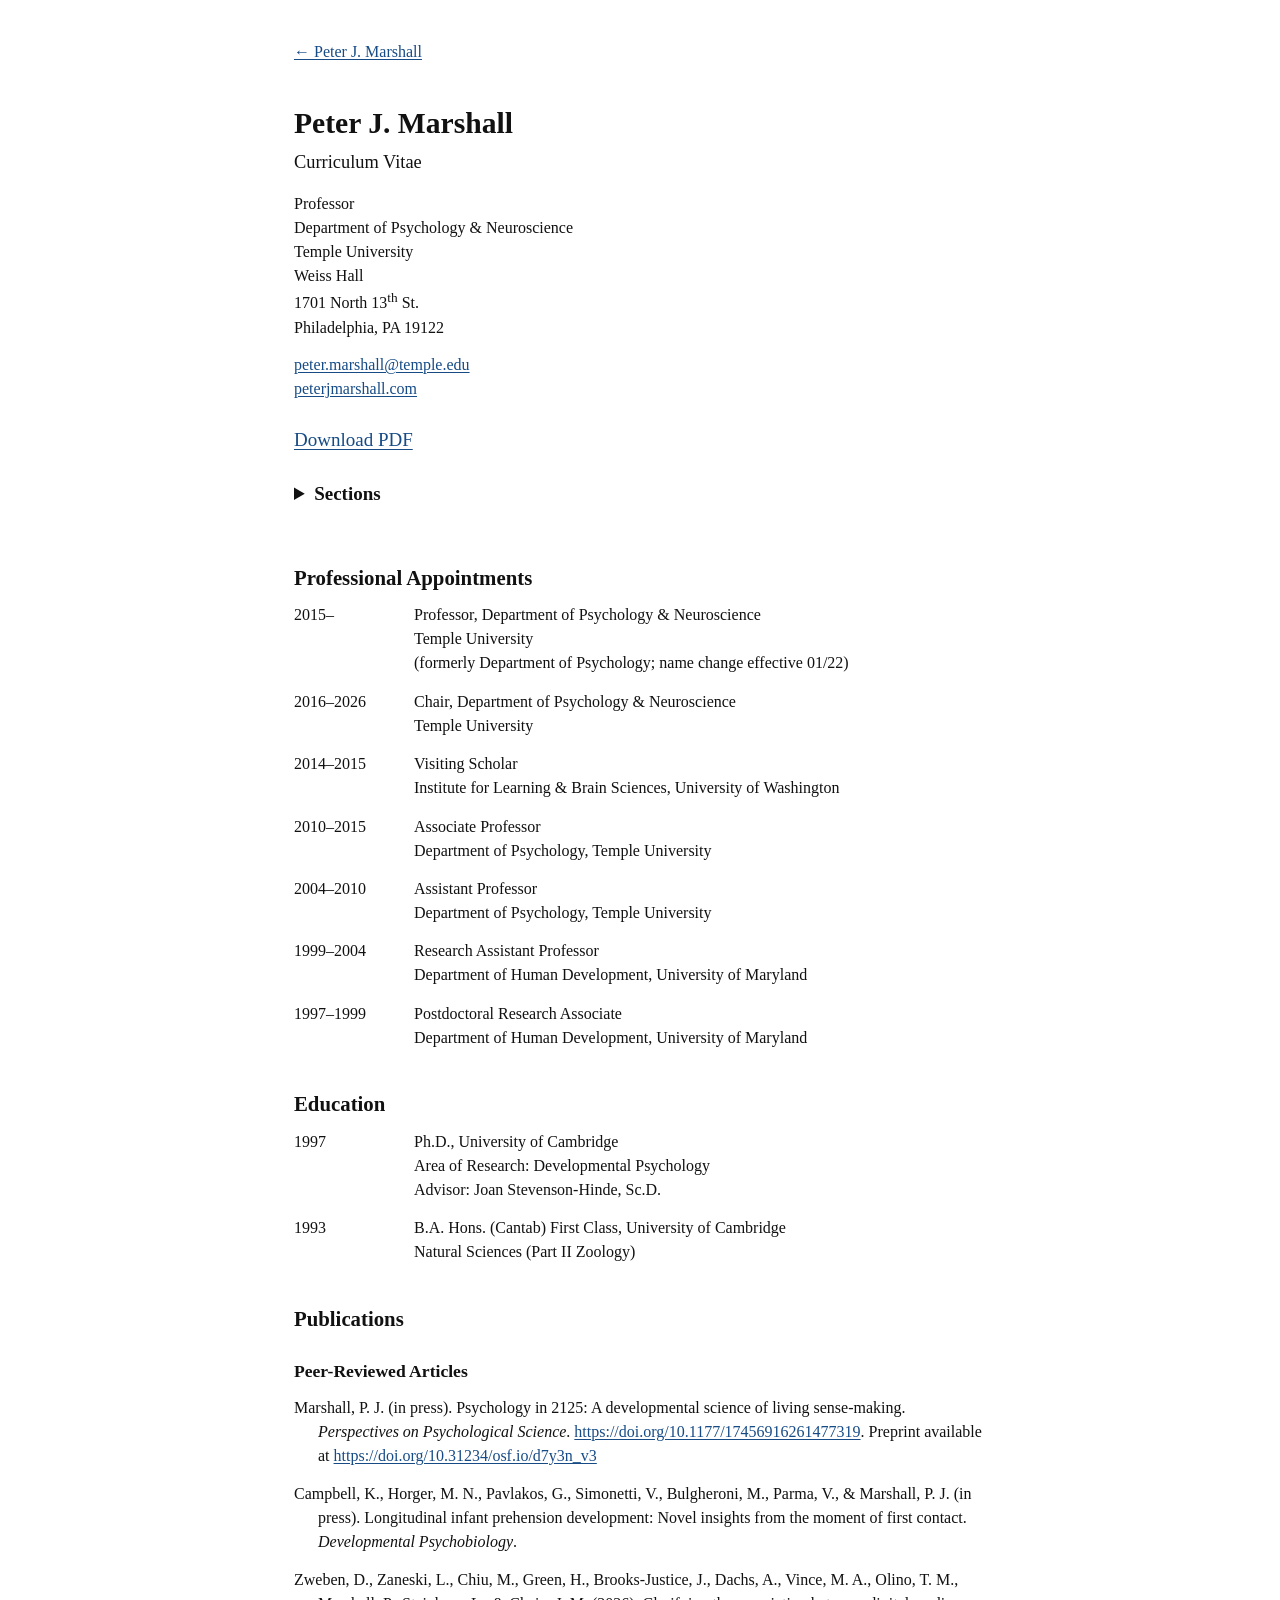
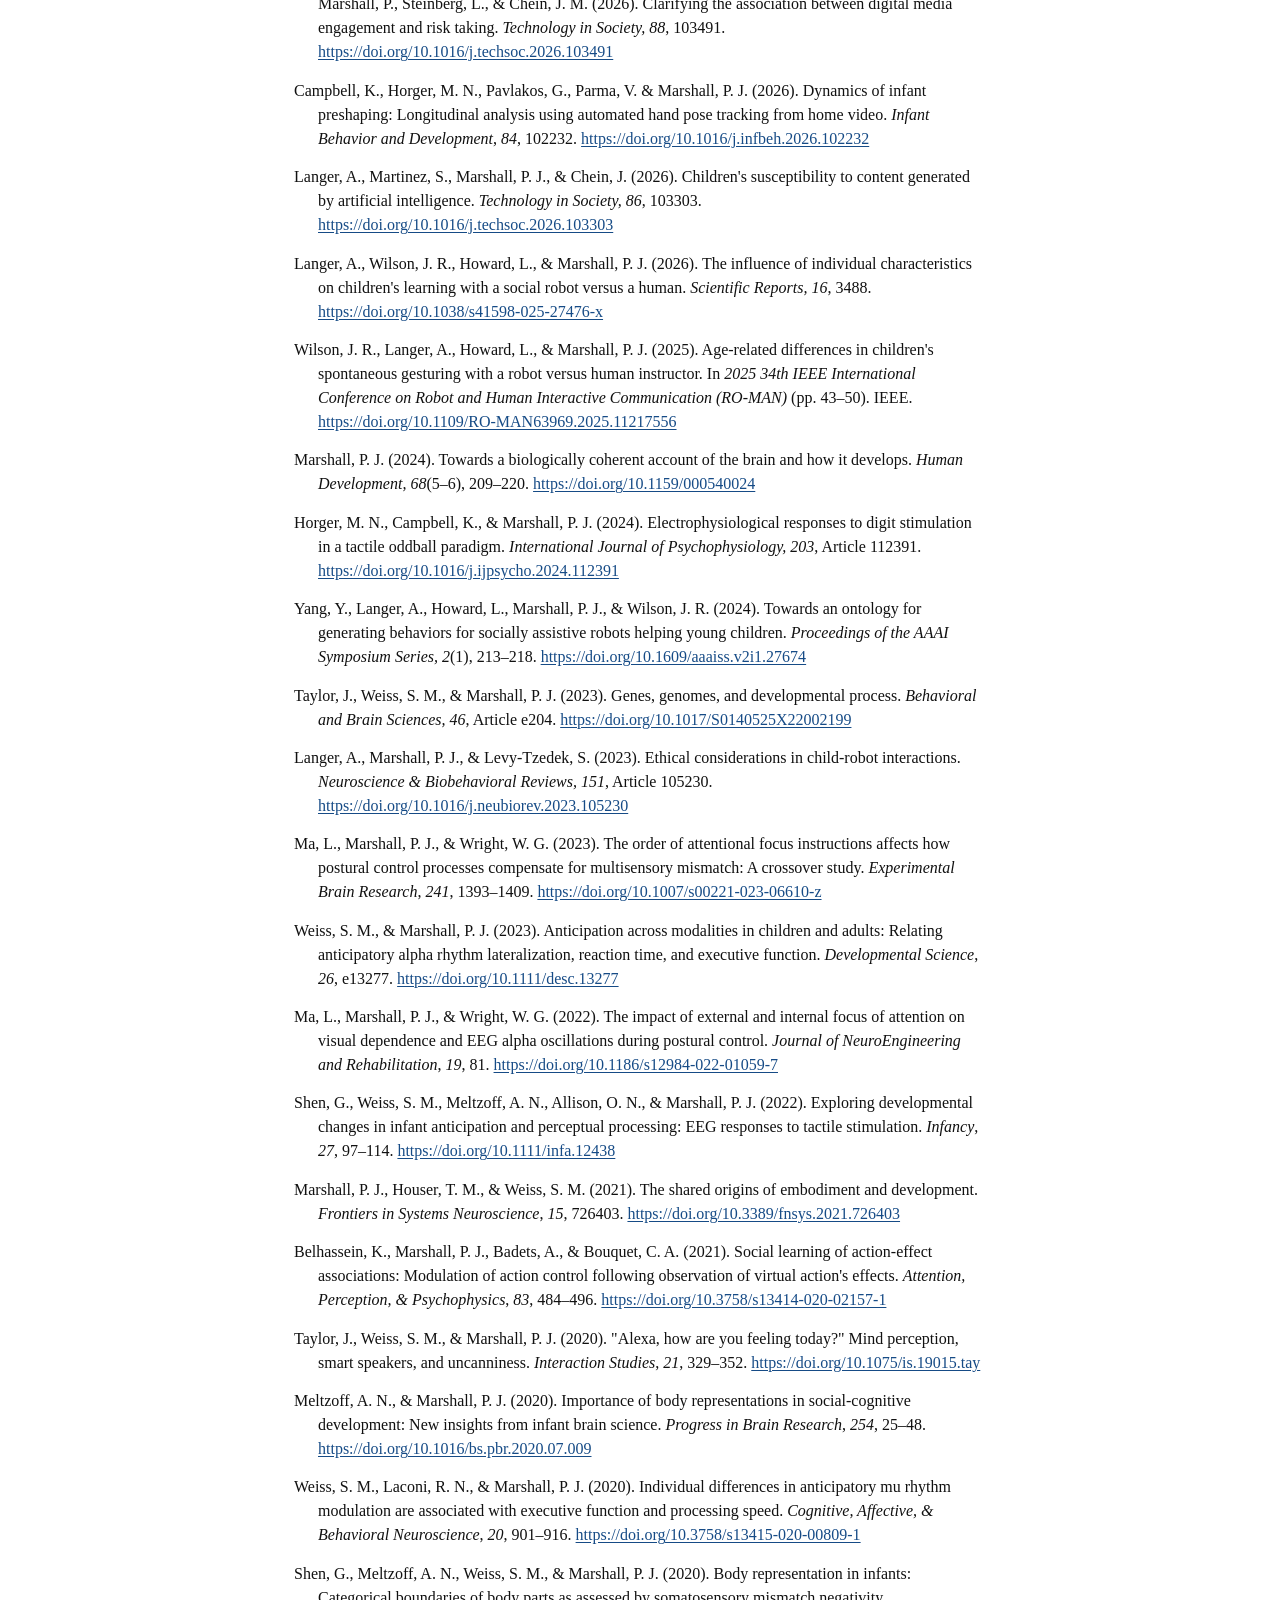
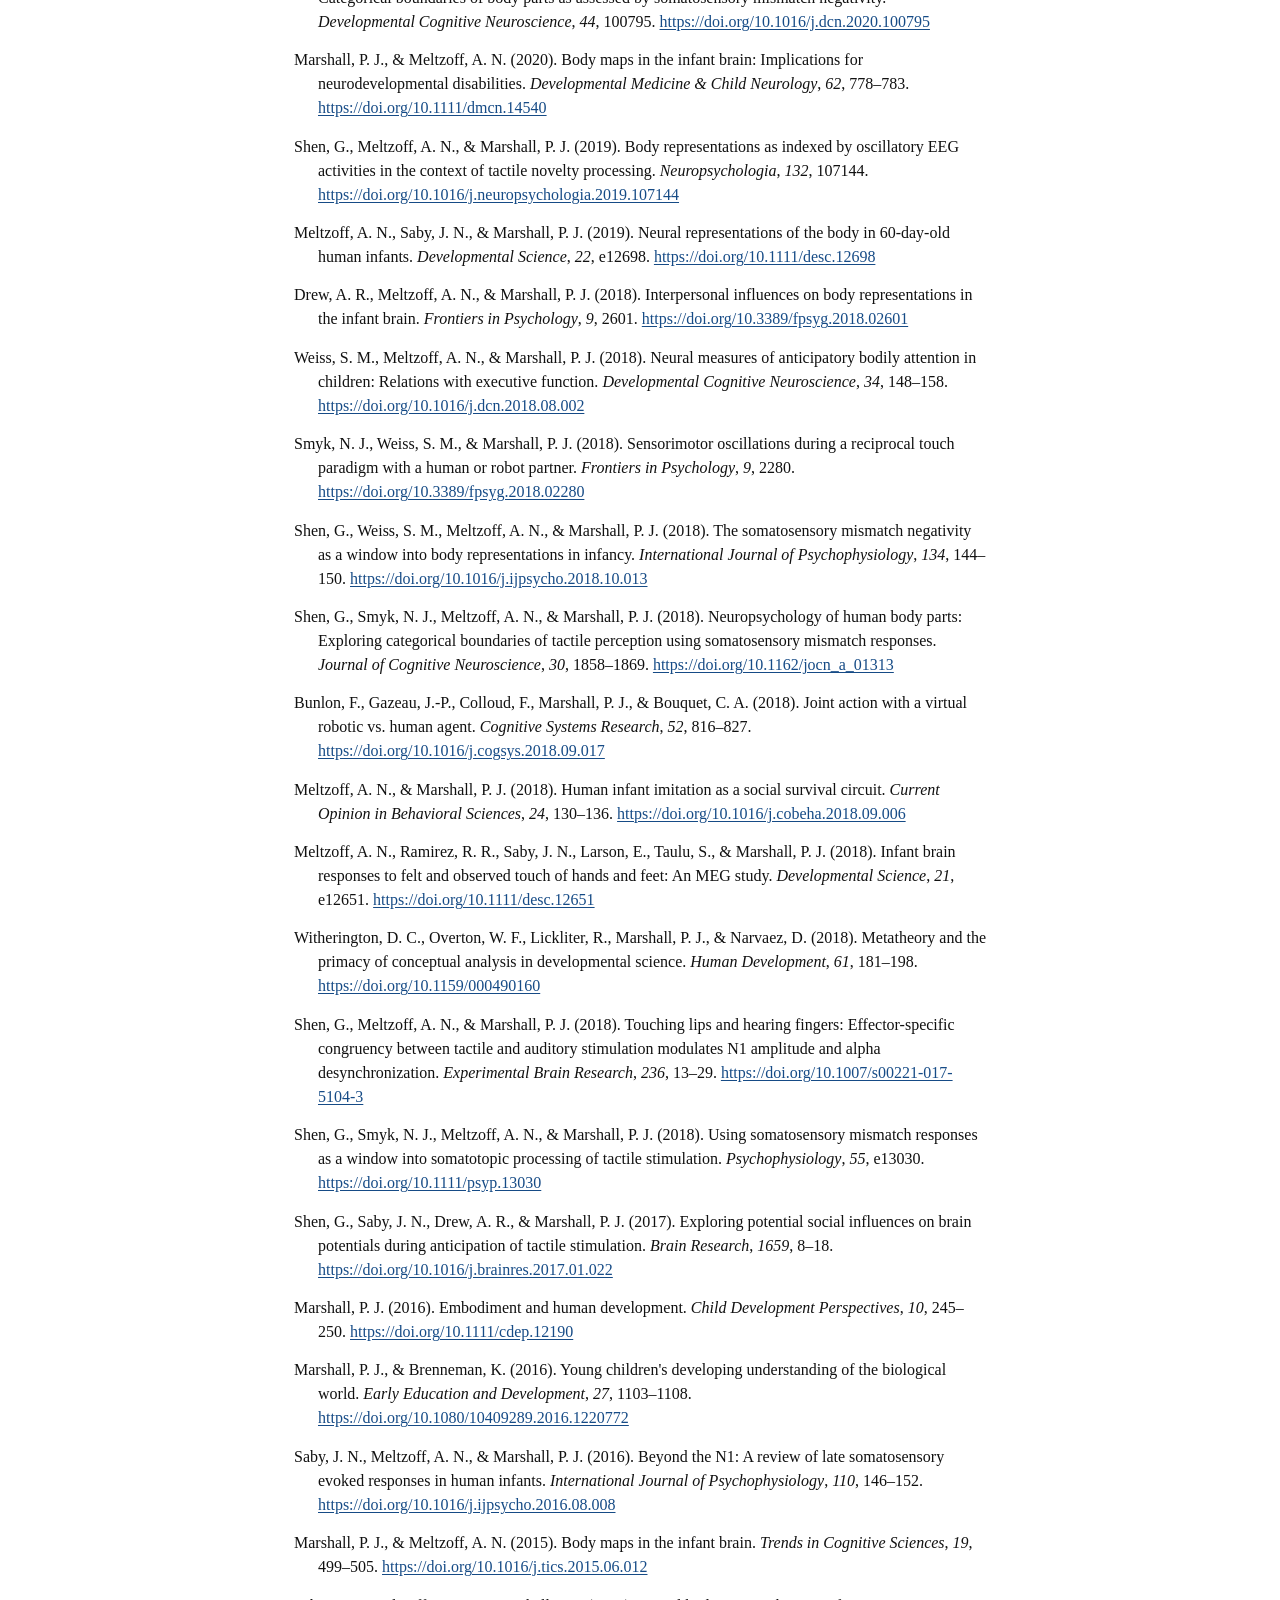
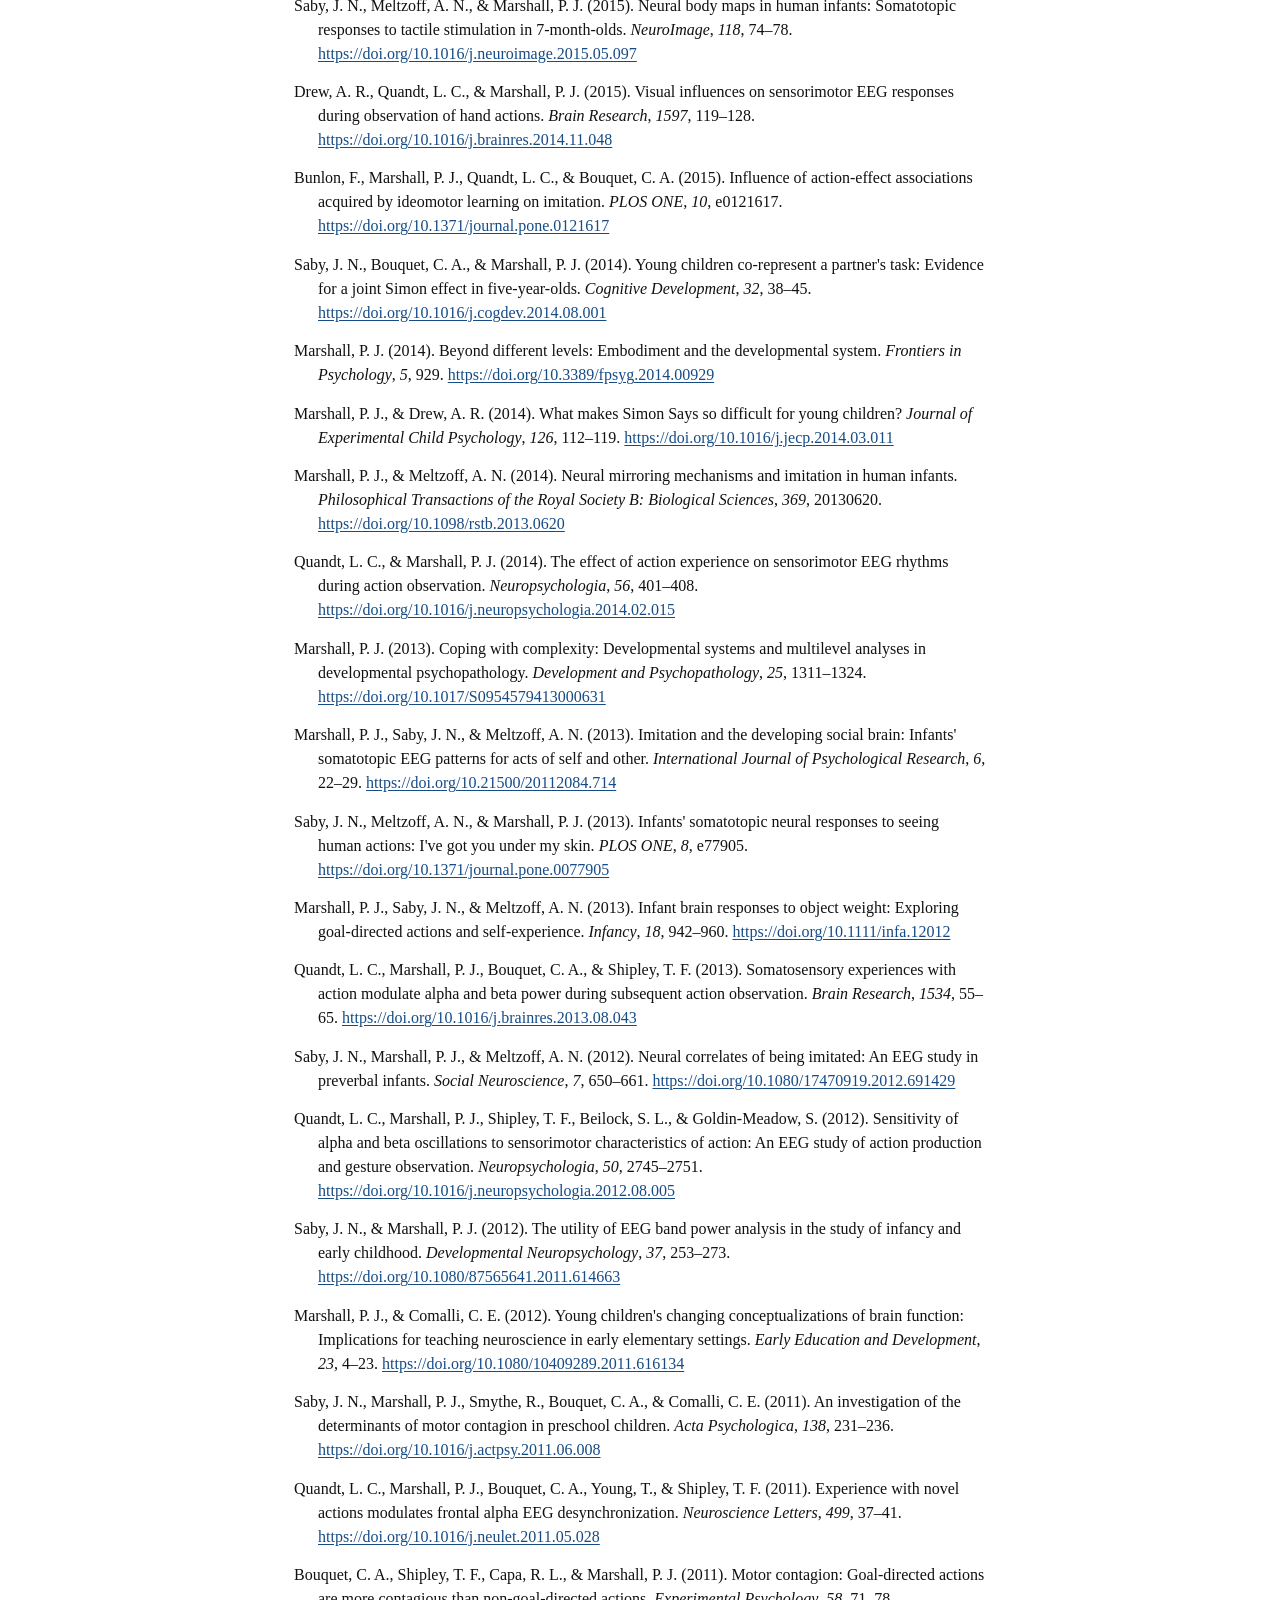
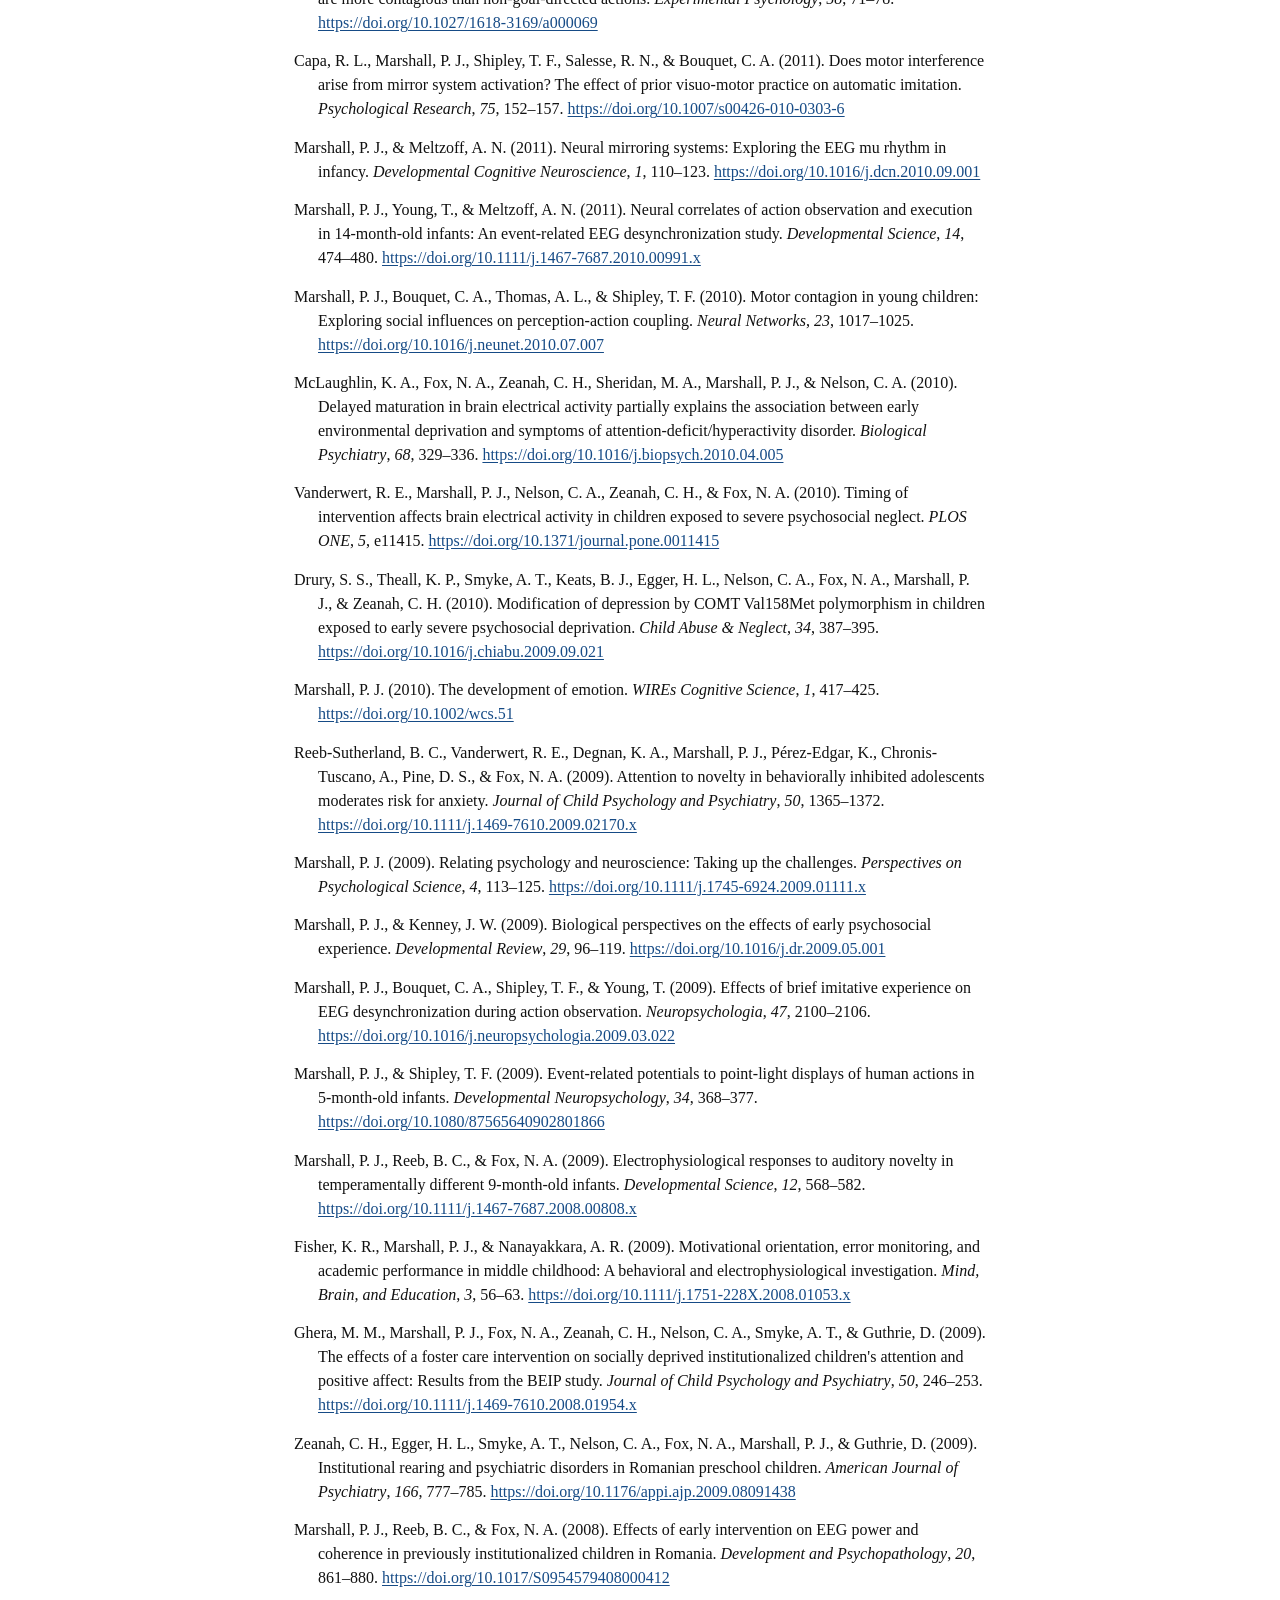
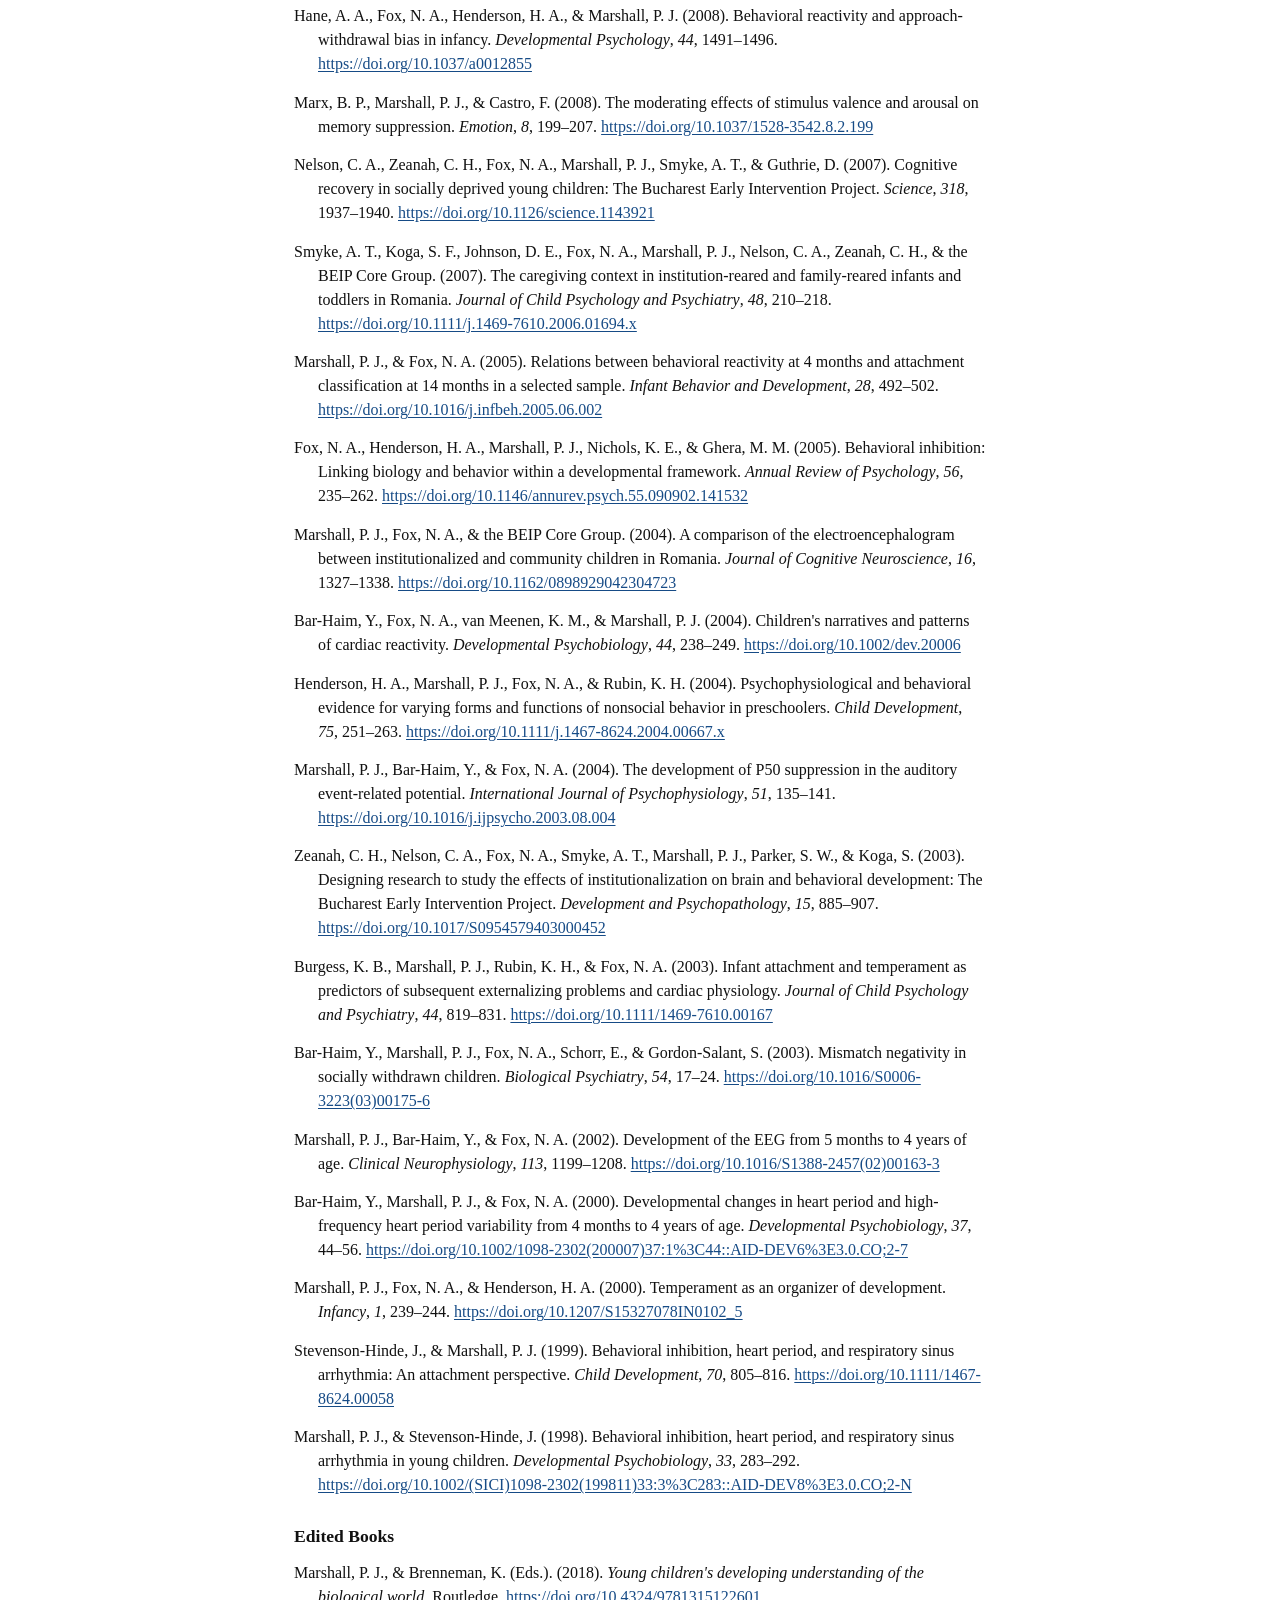
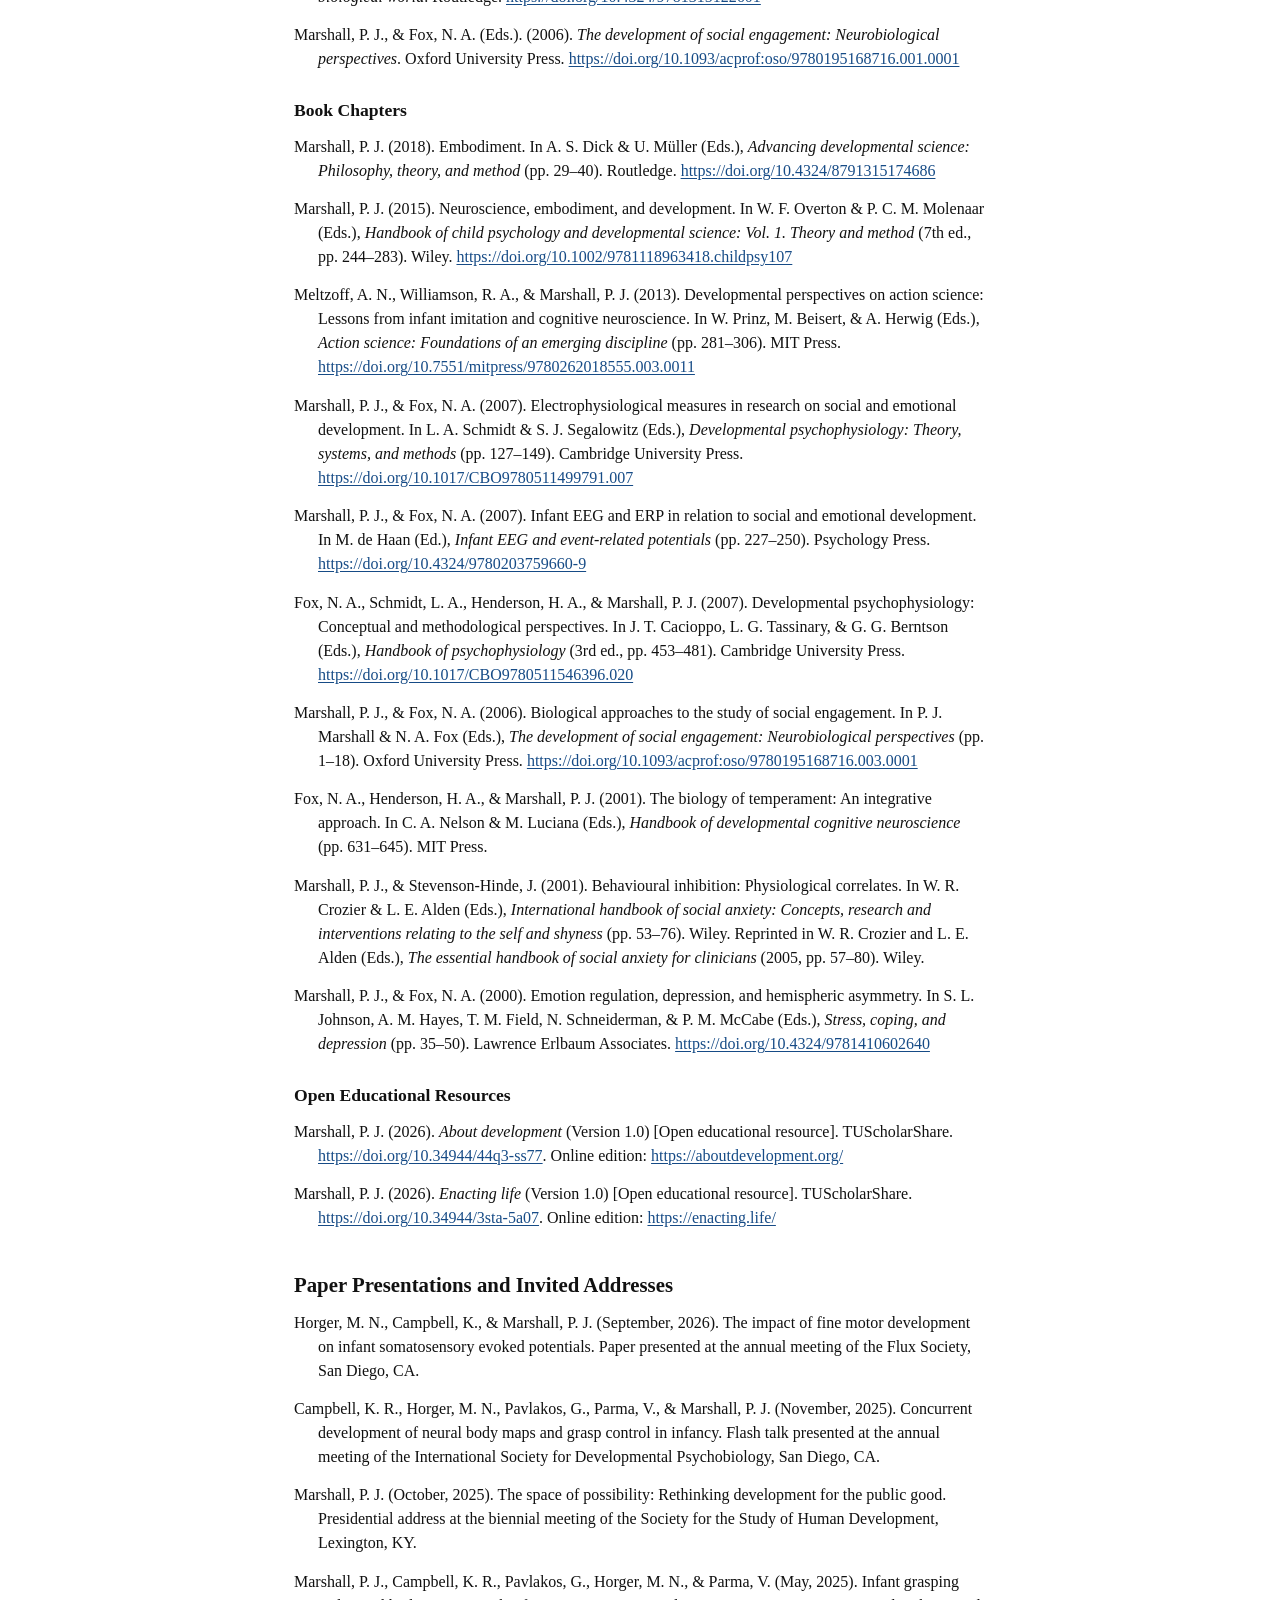
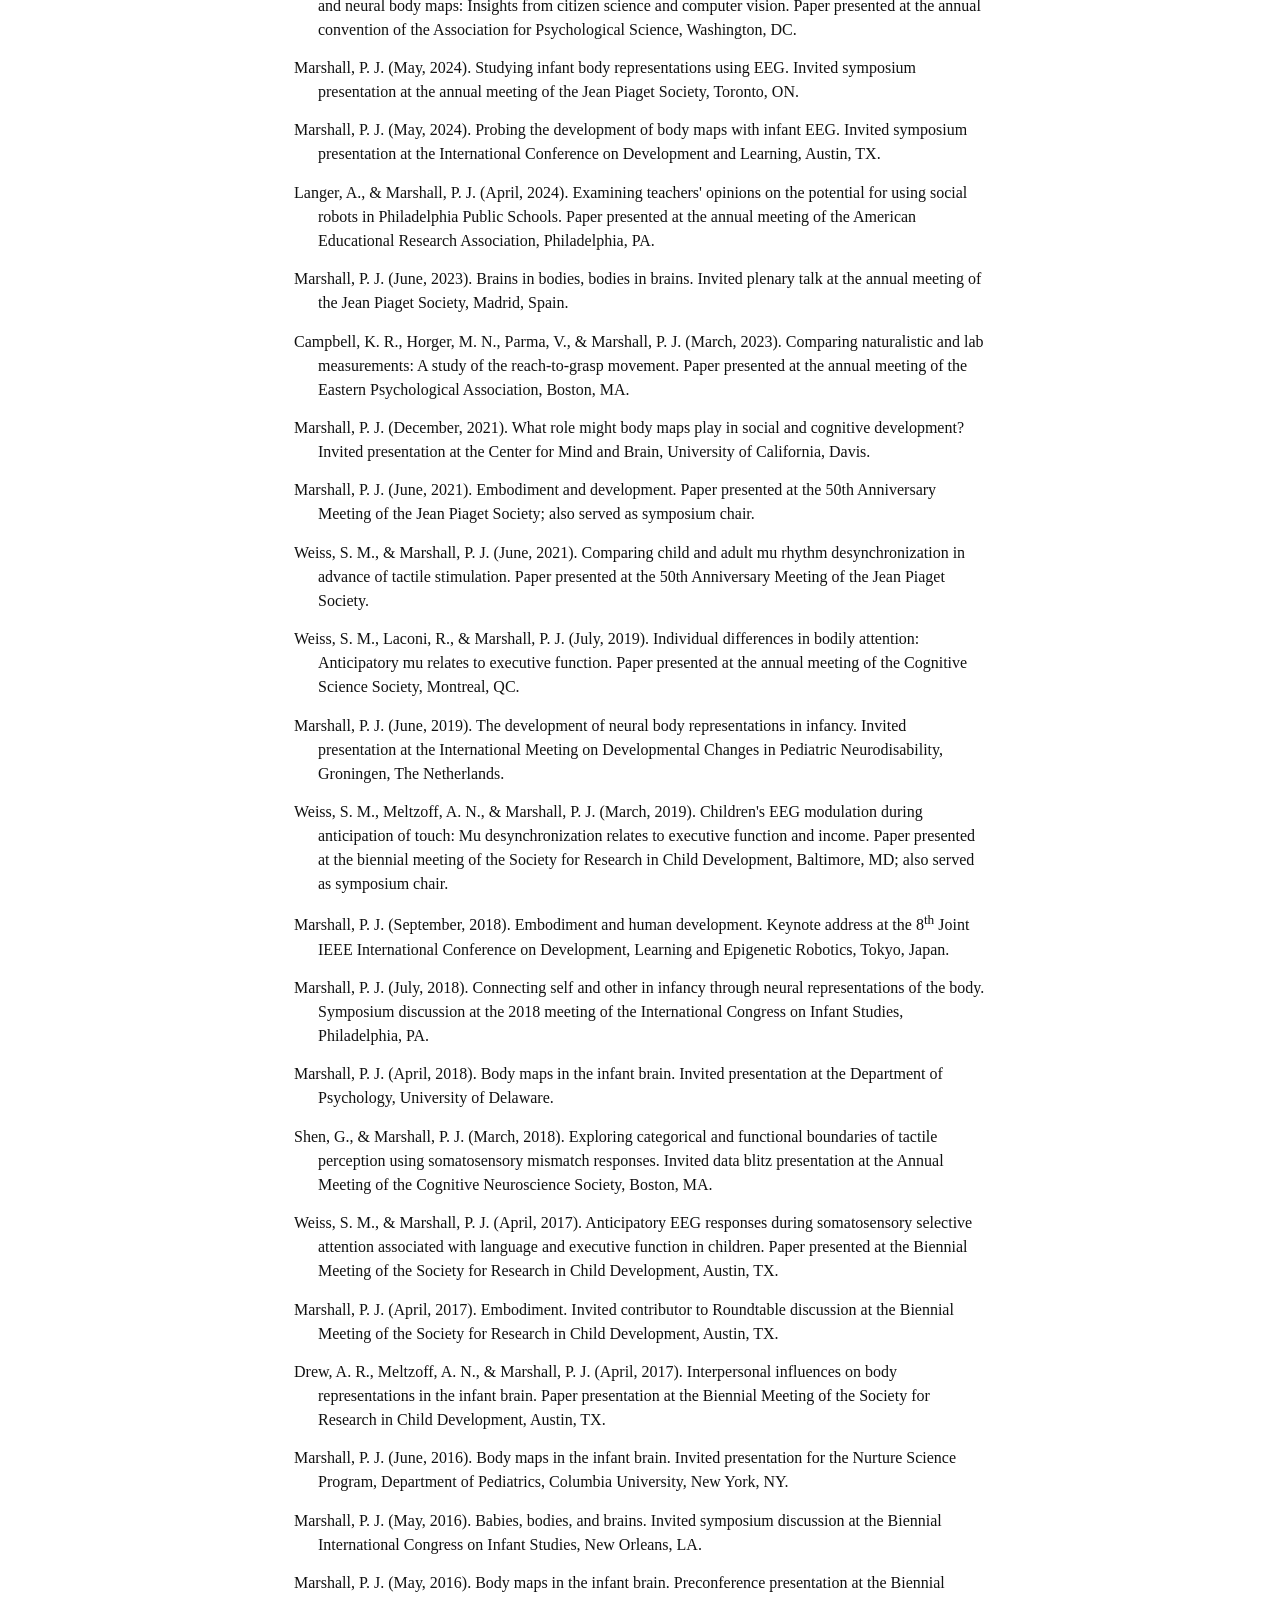
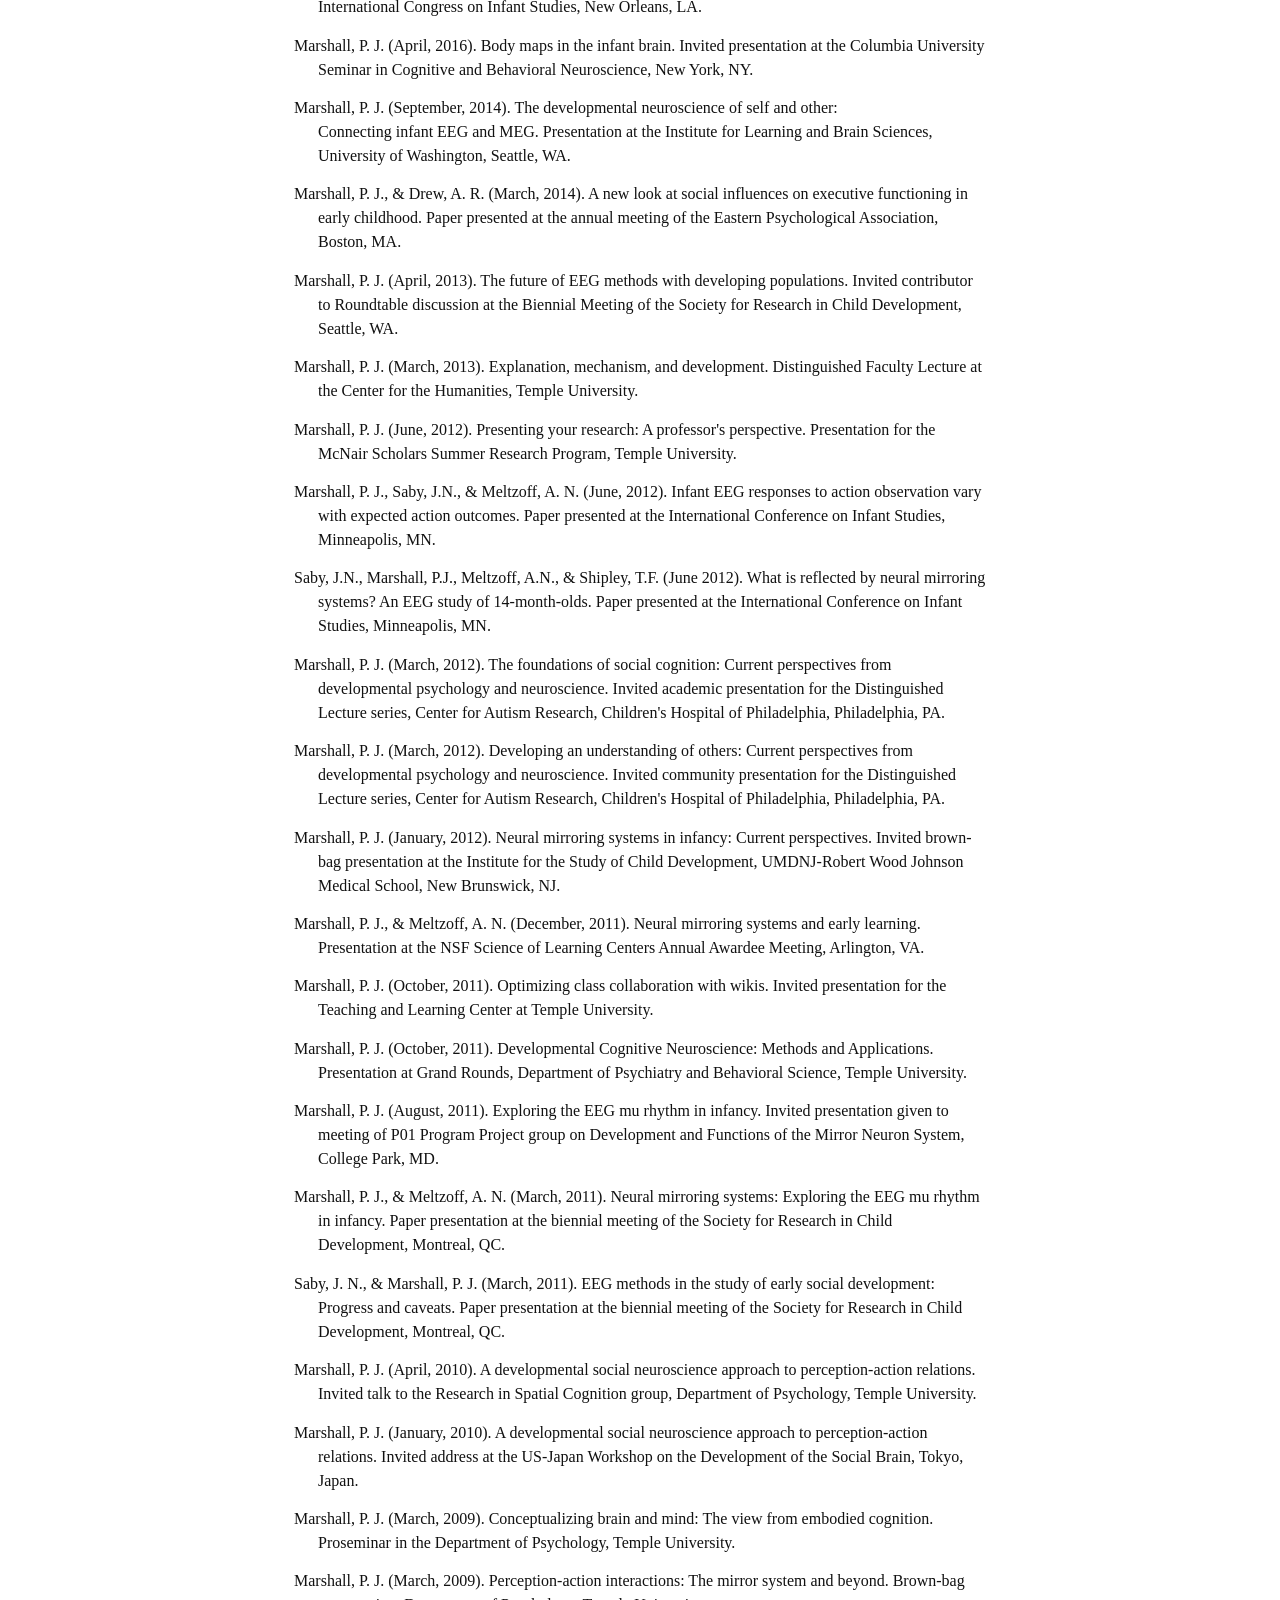
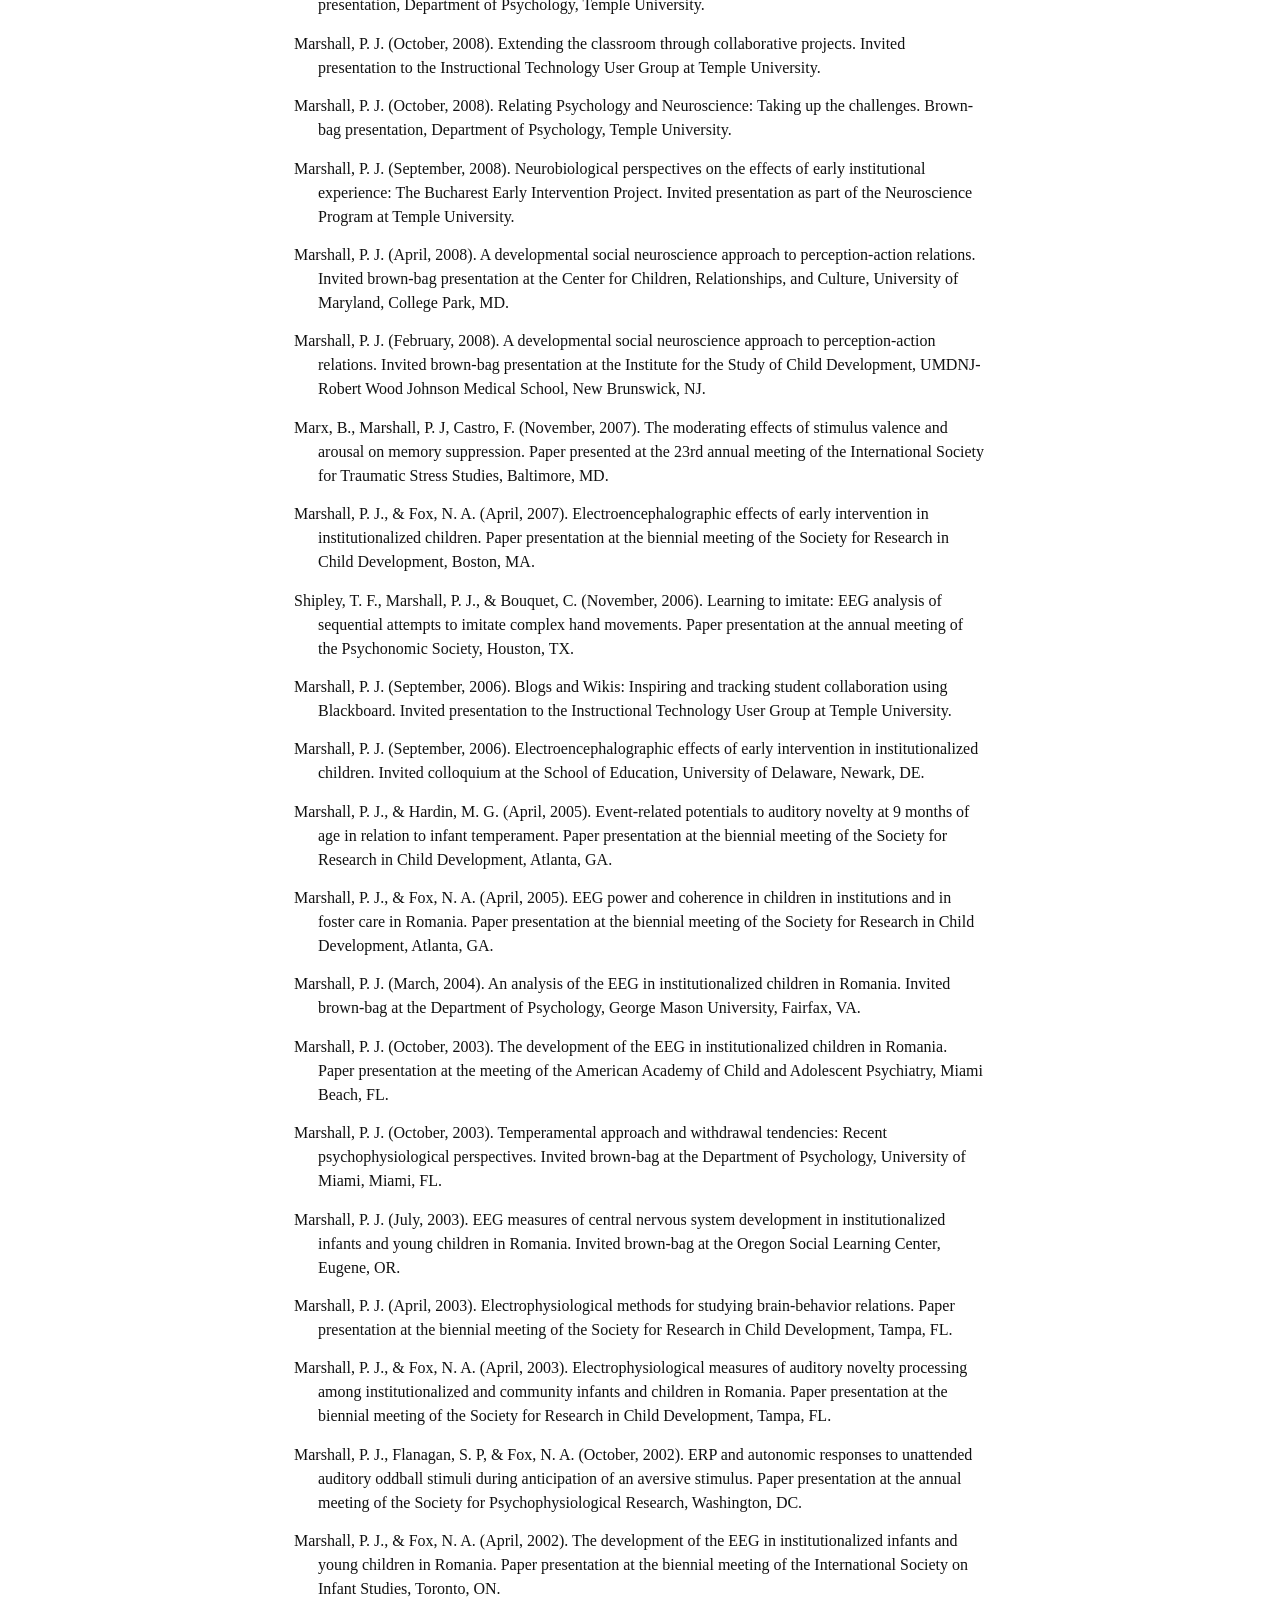
==== commit 479cd6c7: "deploy: 8ba8fa72da3721fd11d1b47e396601aed03db225" ====
--- a/cv.html
+++ b/cv.html
@@ -710,7 +710,7 @@
 
 @media print {
 body { max-width: none; padding: 0; background: #ffffff; font-size: 11pt; }
-.site-nav, .contents, .skip-link { display: none; }
+.site-nav, .contents, .skip-link, .cv-download { display: none; }
 h2, h3 { break-after: avoid; }
 .cv-page .cv-list p, .cv-page .cv-refs p, .cv-page .cv-grants p { font-size: 10pt; break-inside: avoid; }
 a { color: inherit; }
@@ -741,6 +741,9 @@
 <p><a href="mailto:peter.marshall@temple.edu" class="email">peter.marshall@temple.edu</a><br>
 <a href="https://peterjmarshall.com">peterjmarshall.com</a></p>
 </div>
+<p class="cv-download">
+<a href="cv.pdf" download="Peter-Marshall-CV.pdf">Download PDF</a>
+</p>
 <details class="contents">
 <summary>
 Sections
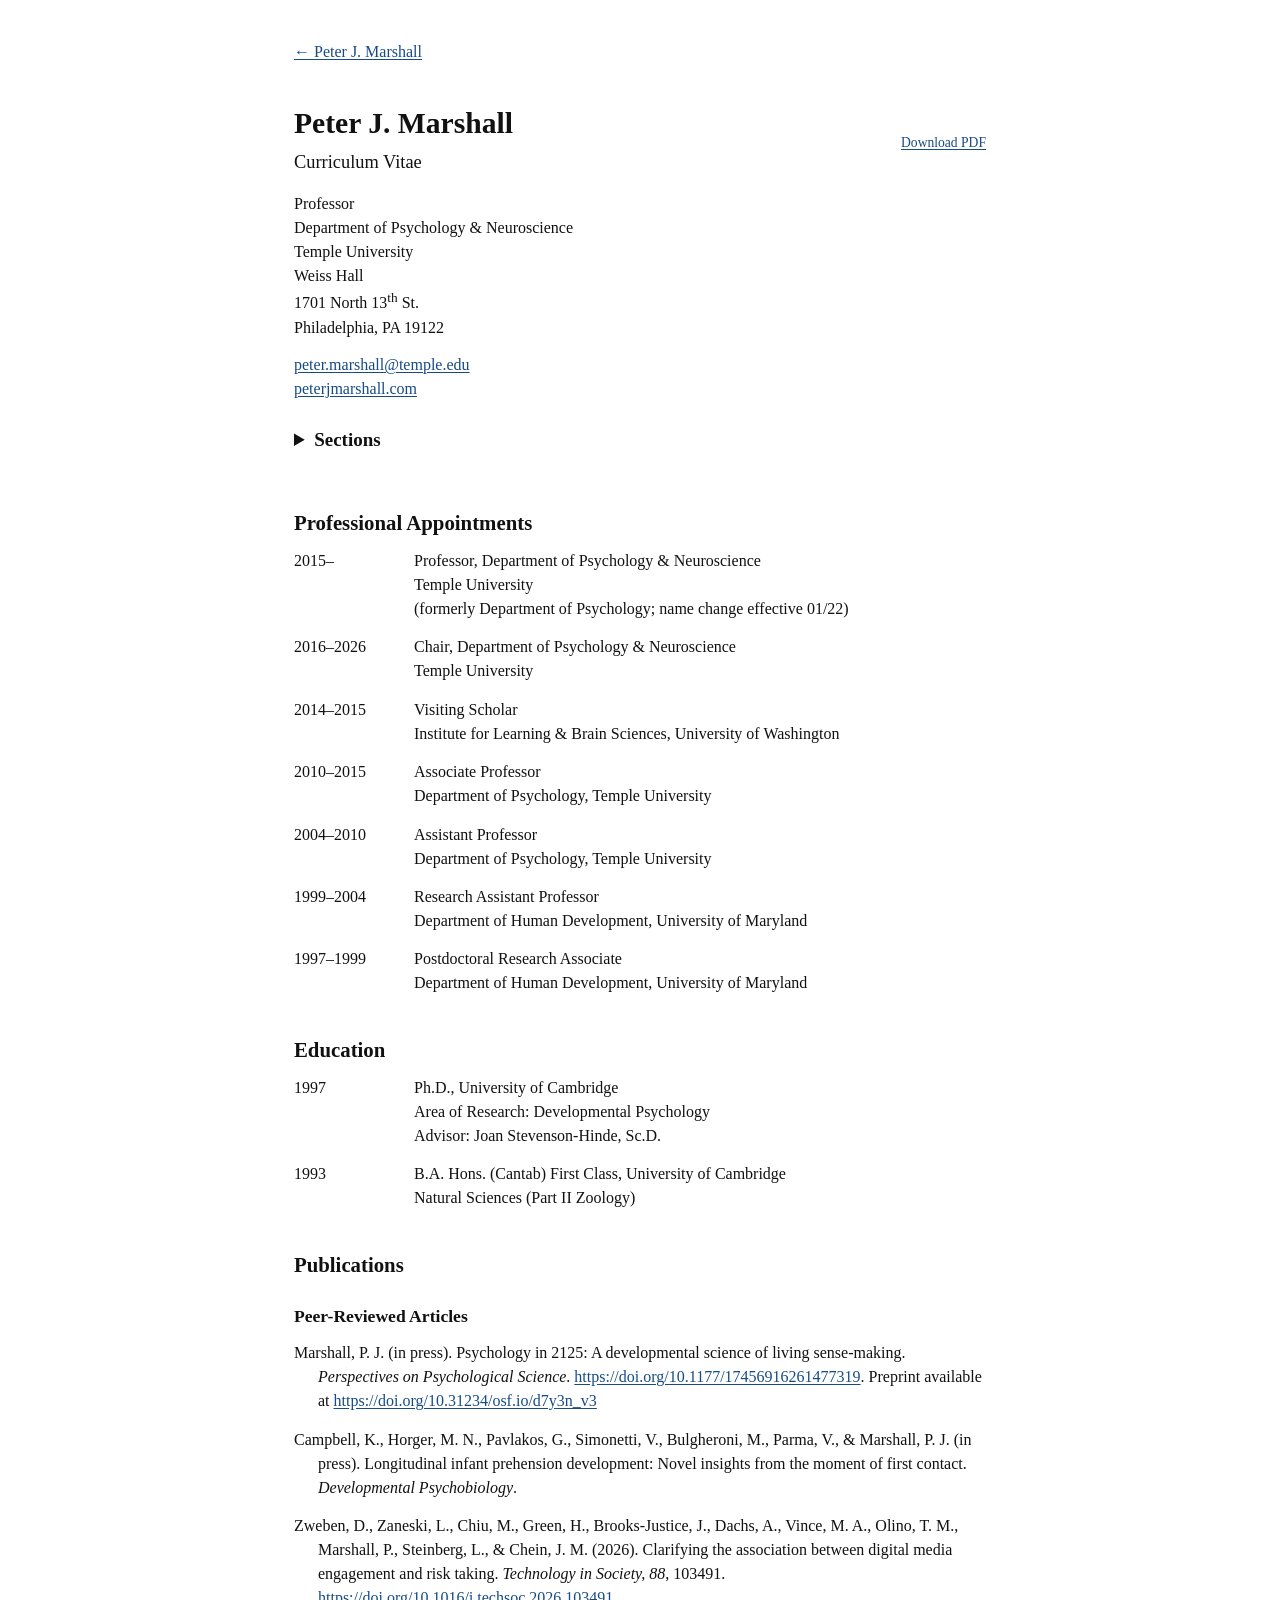
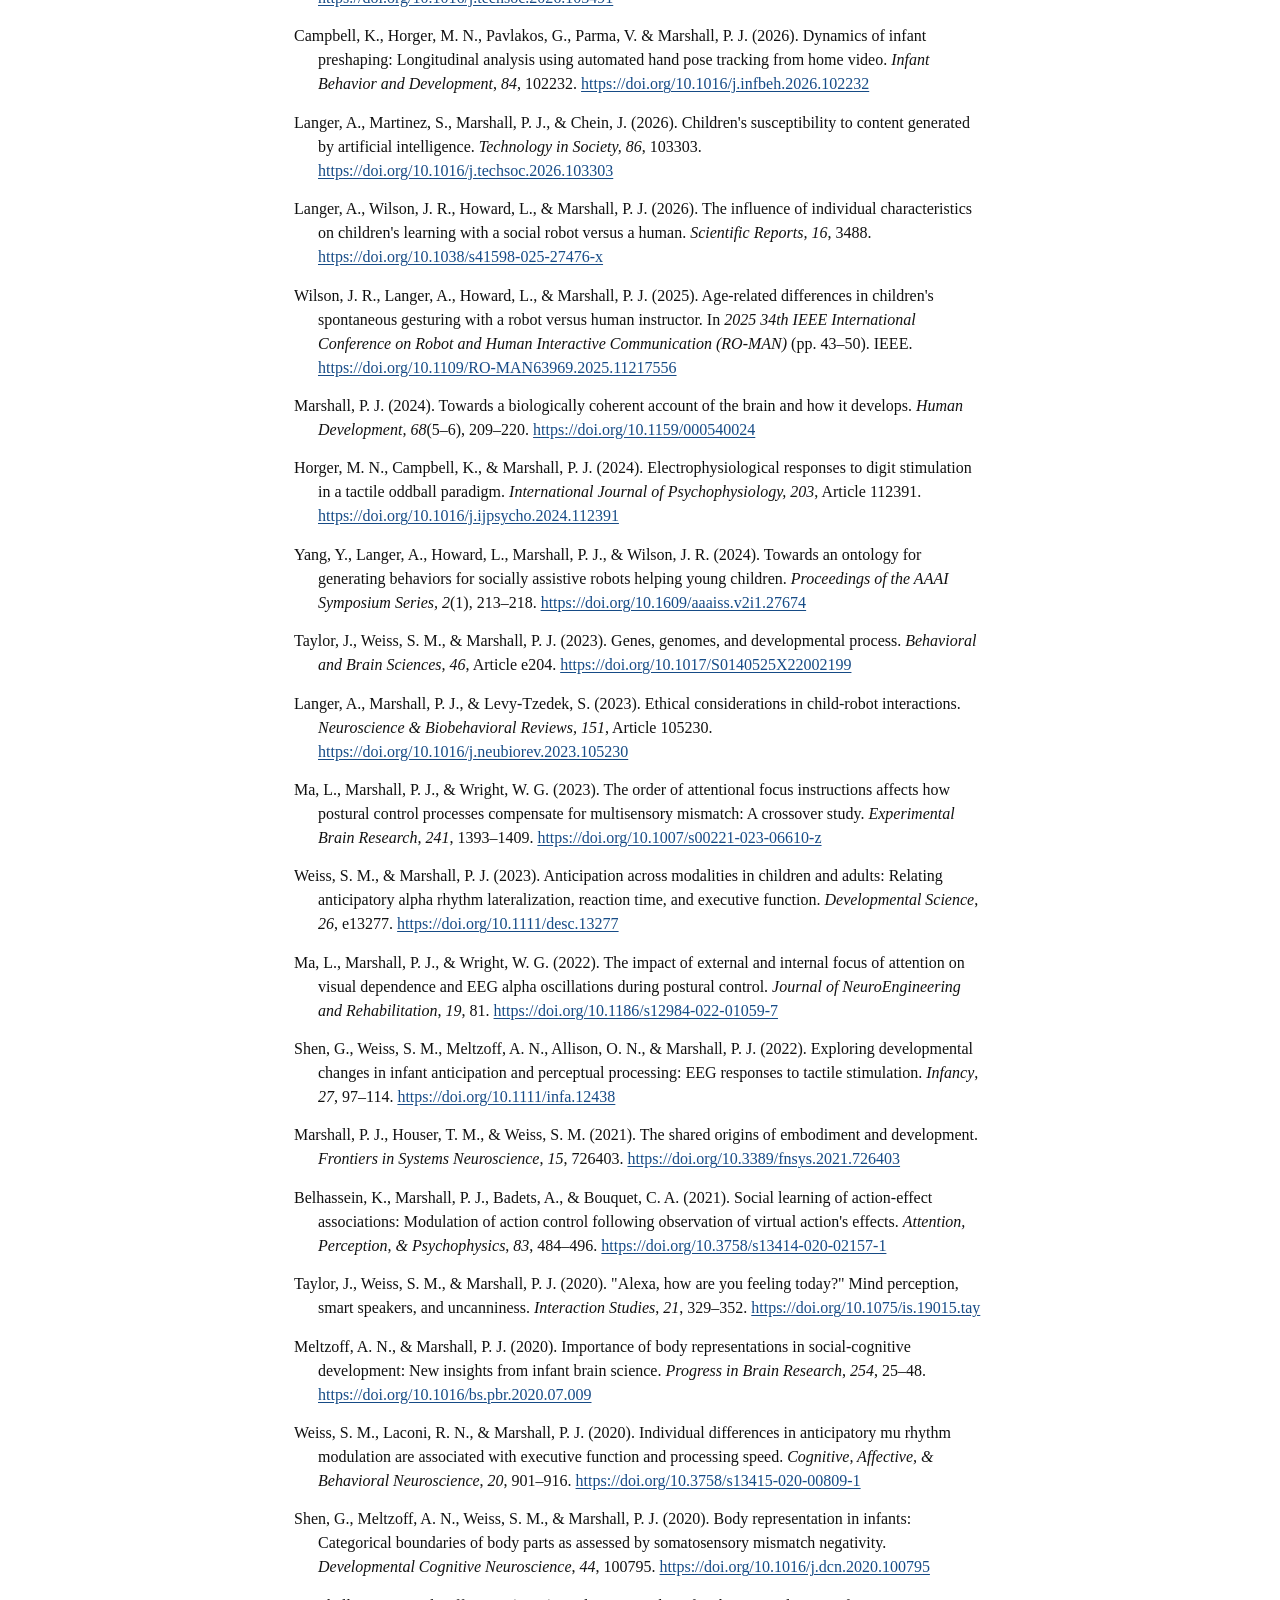
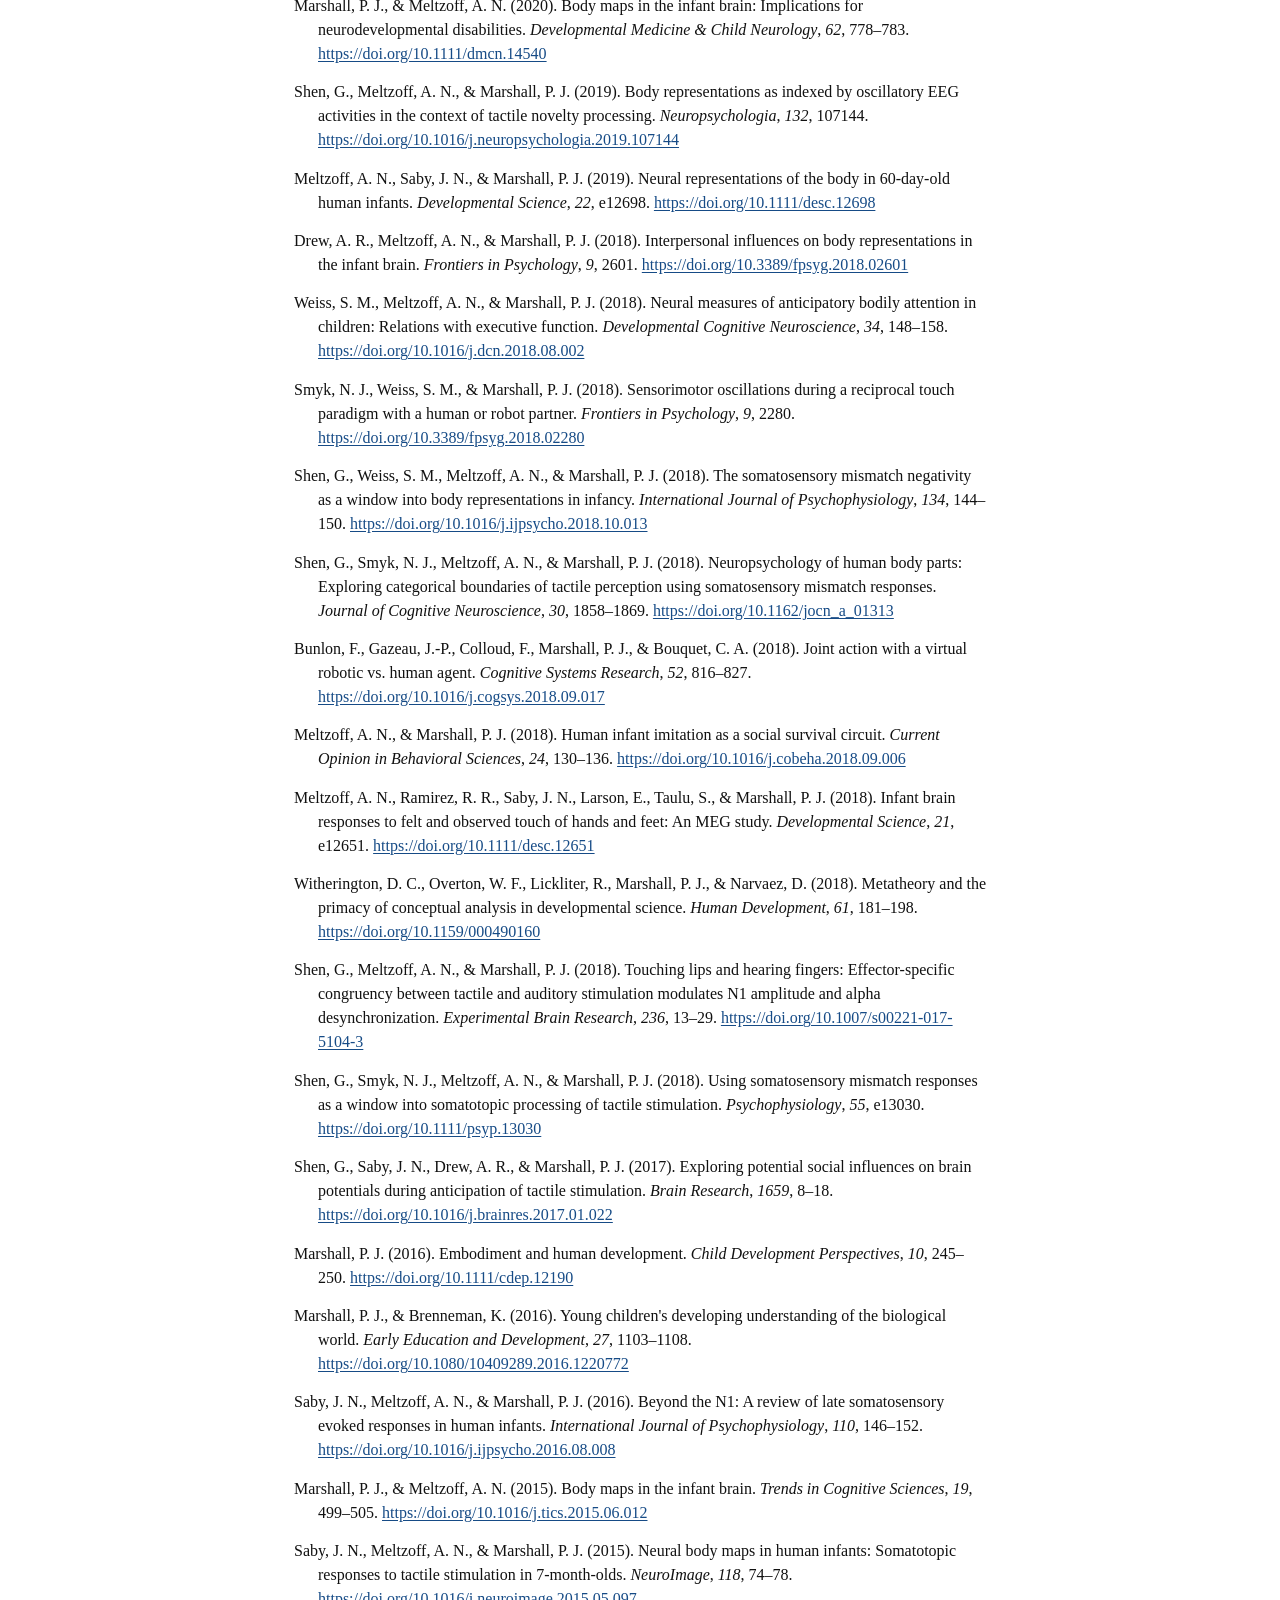
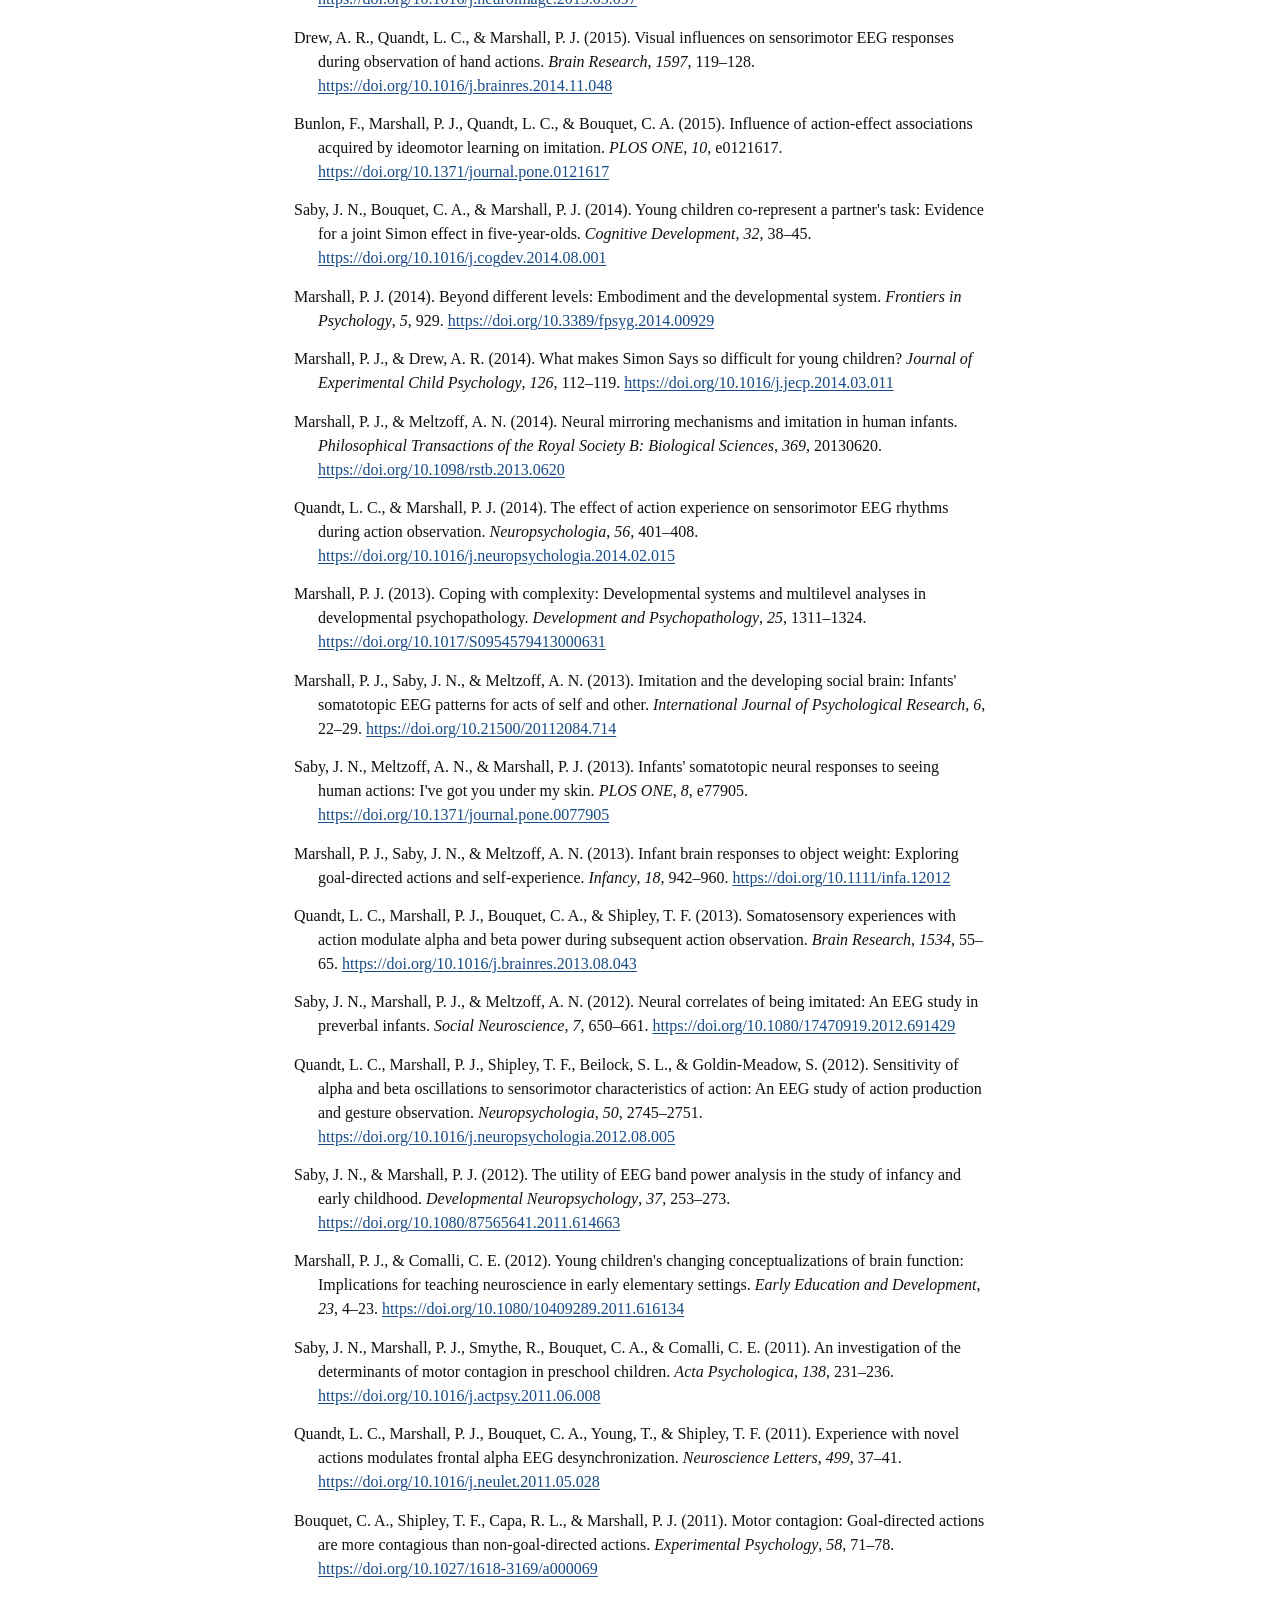
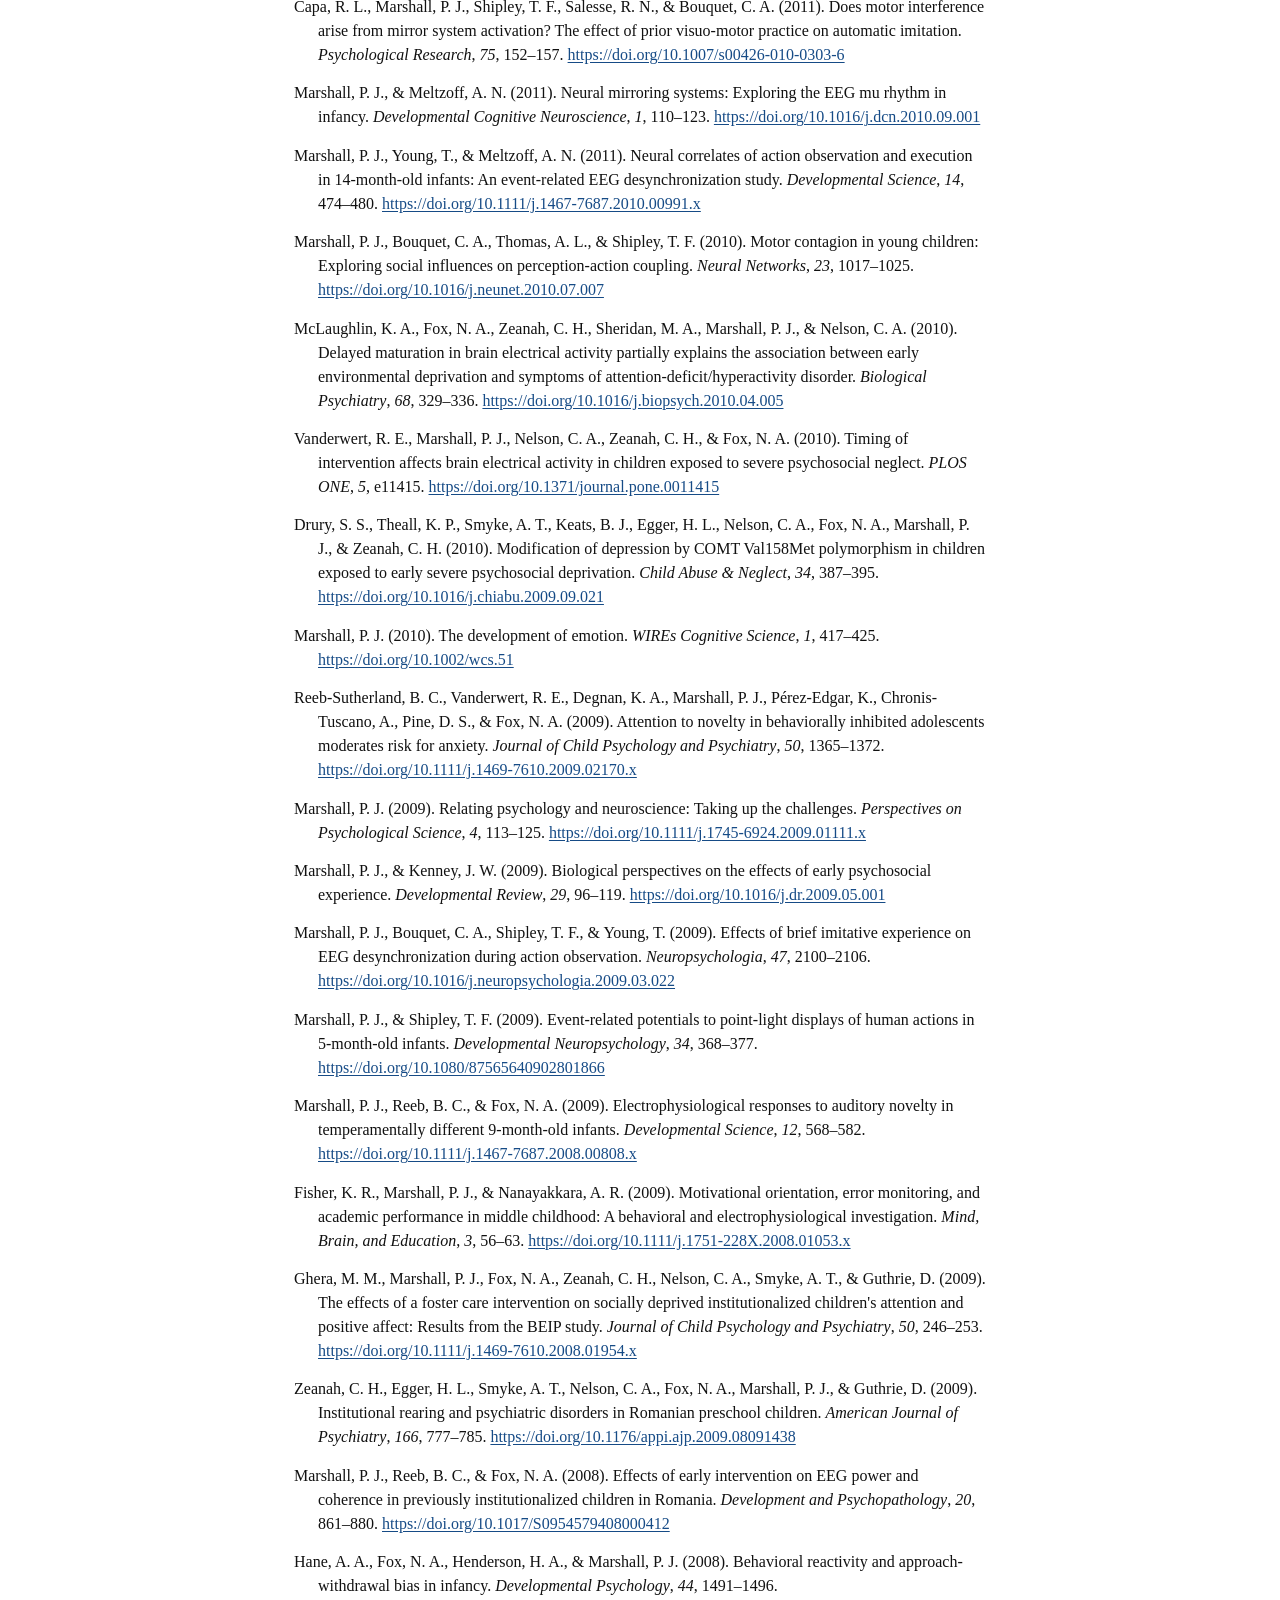
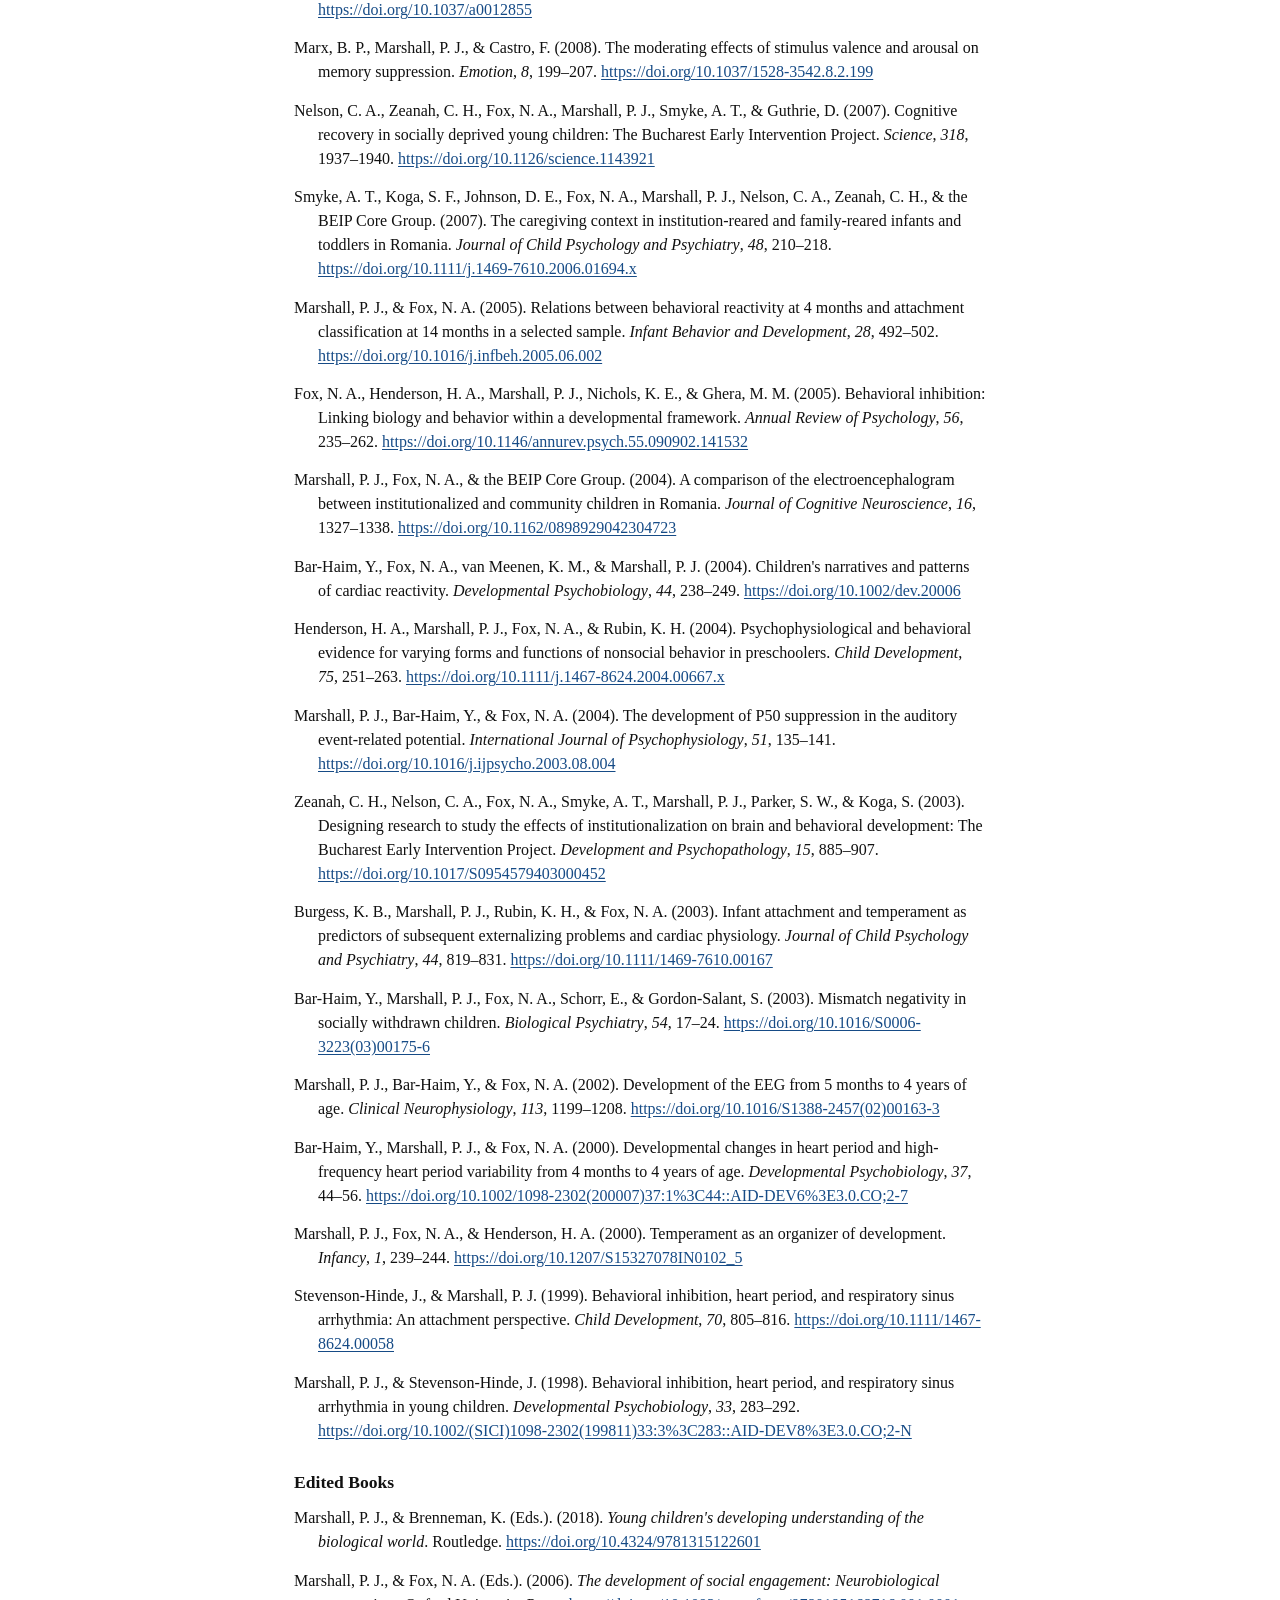
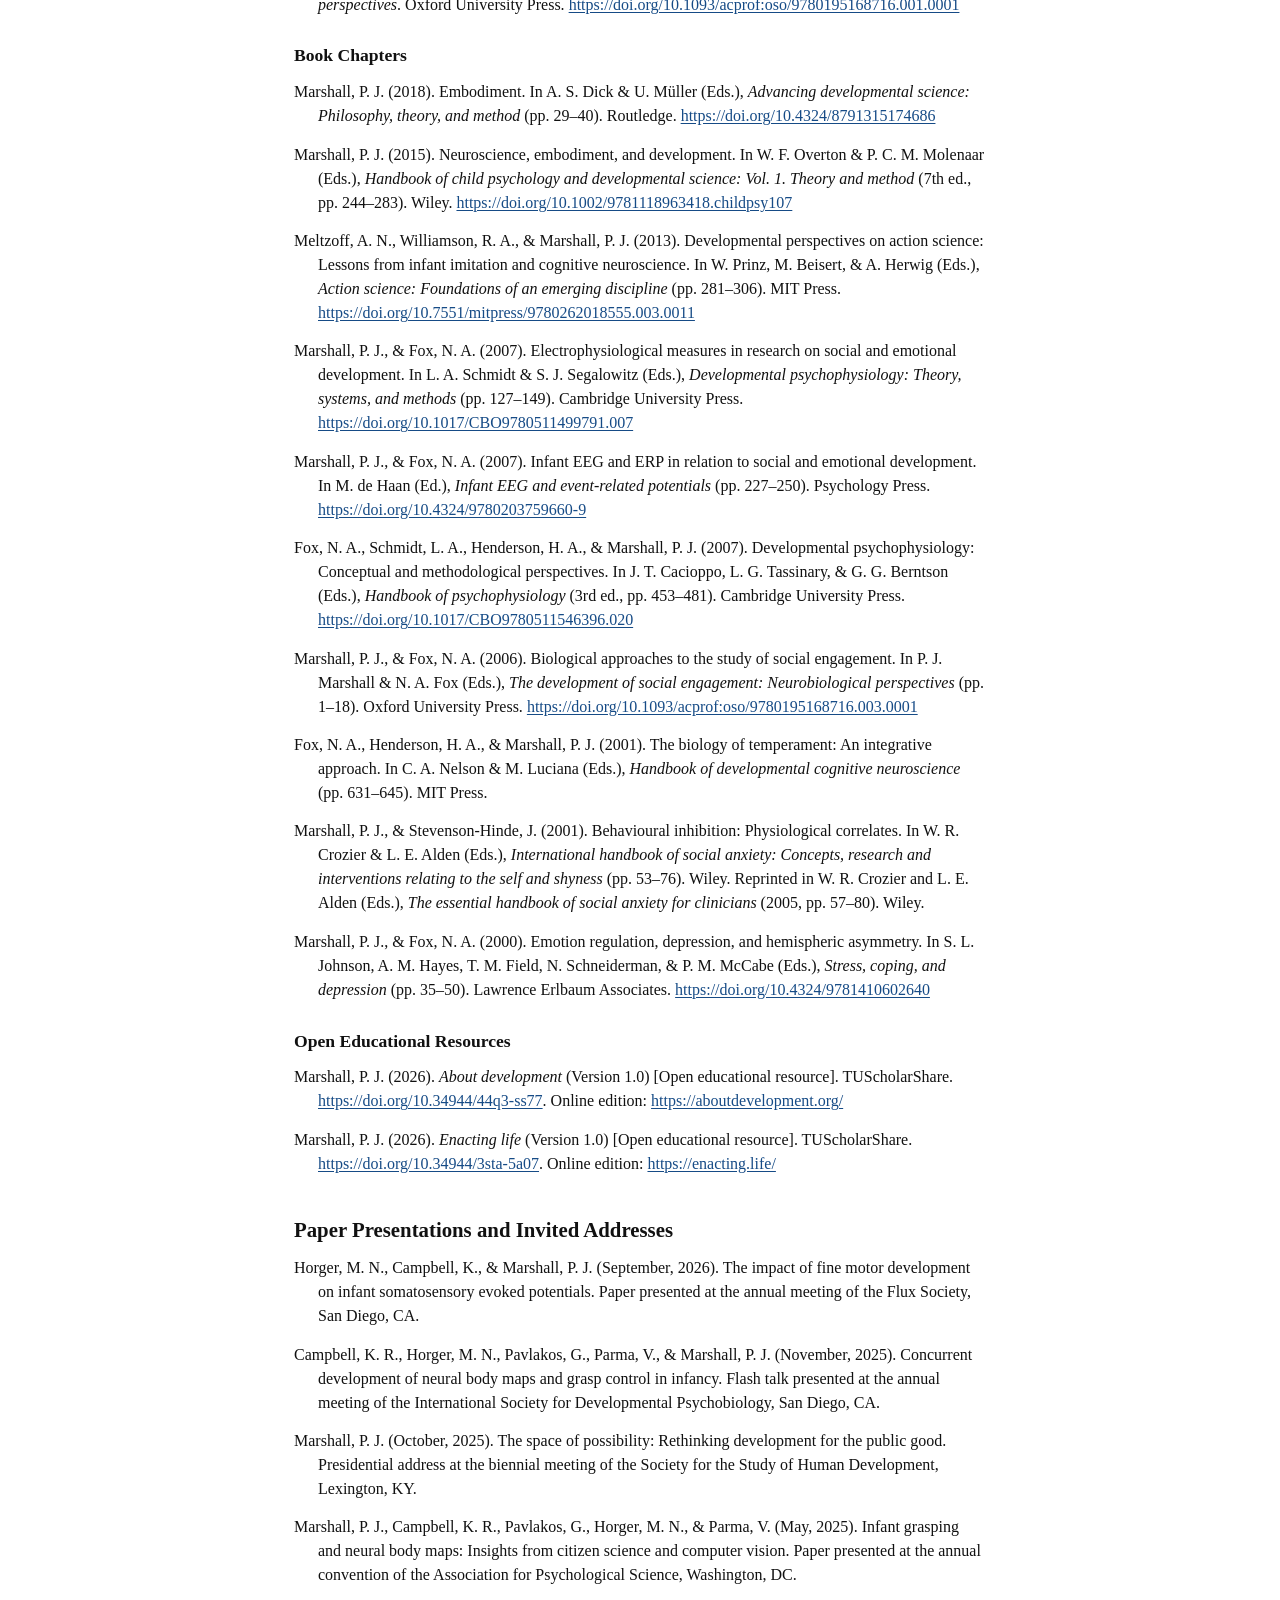
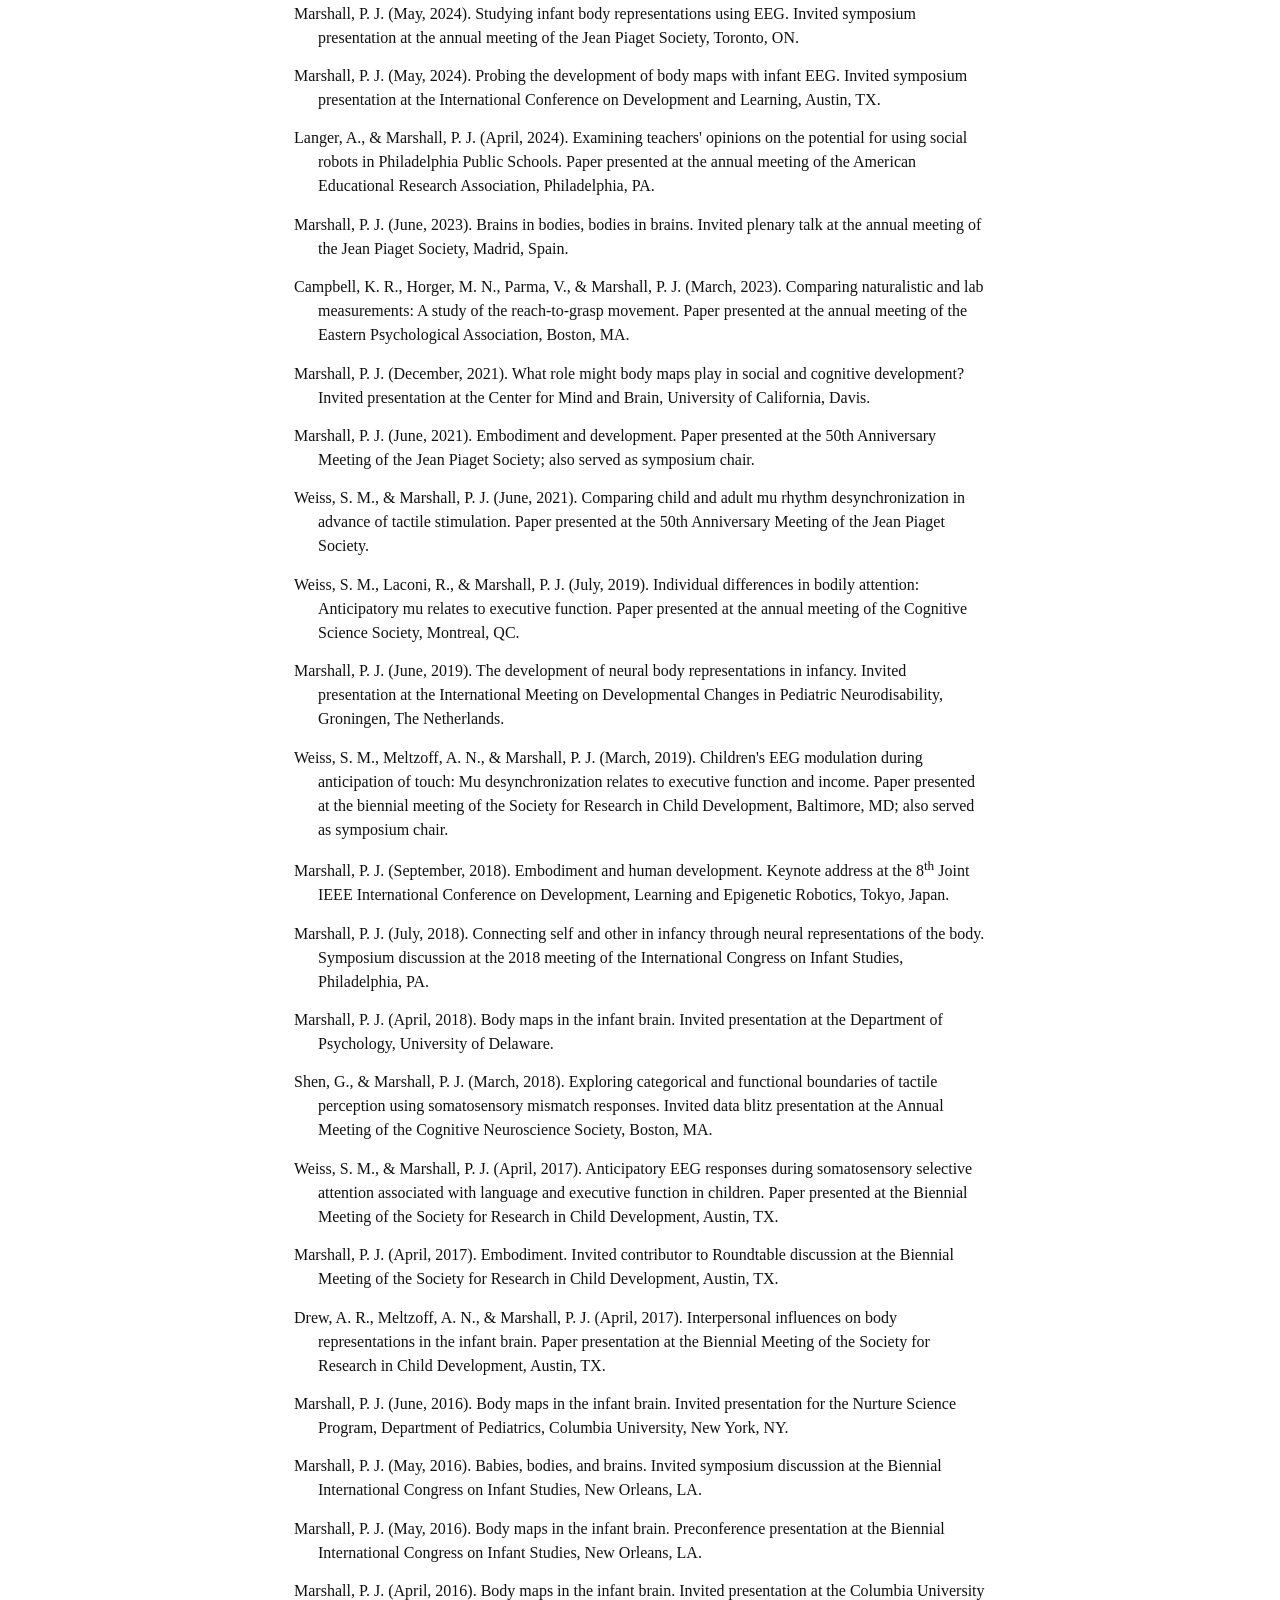
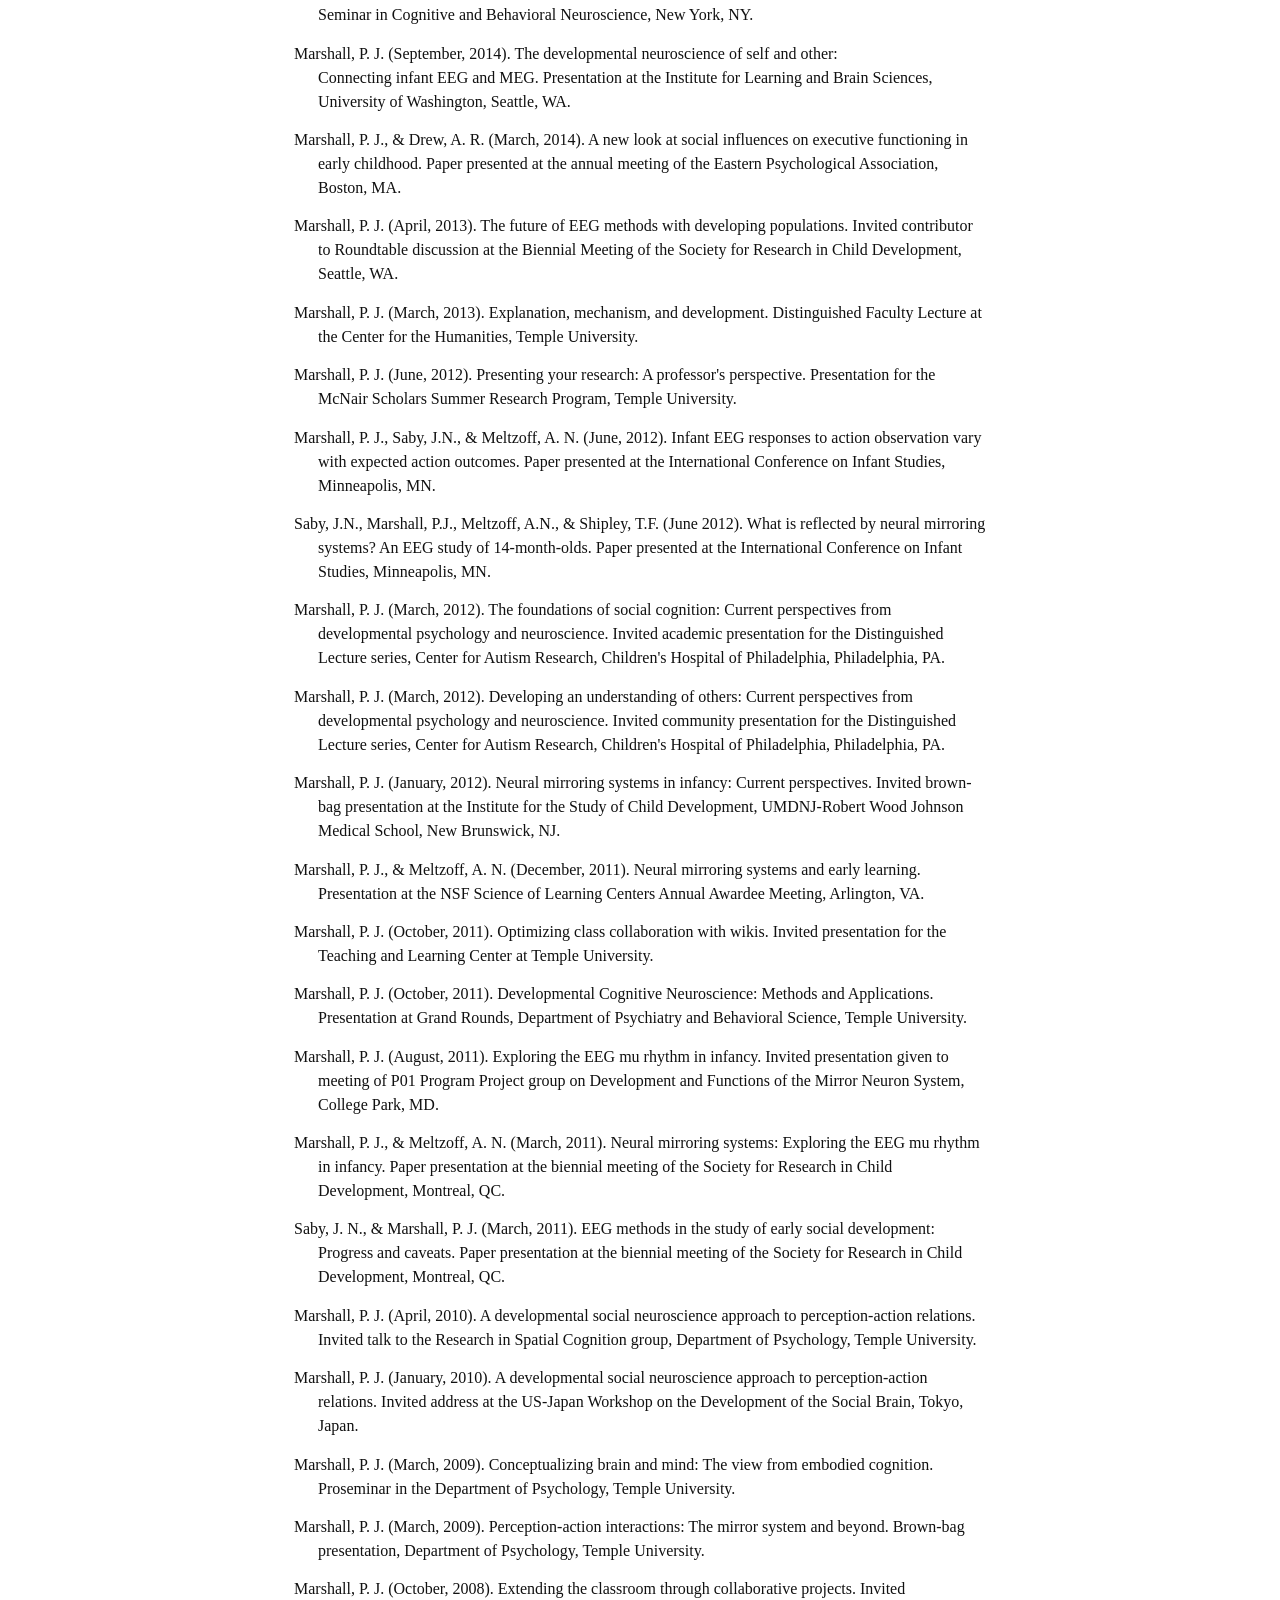
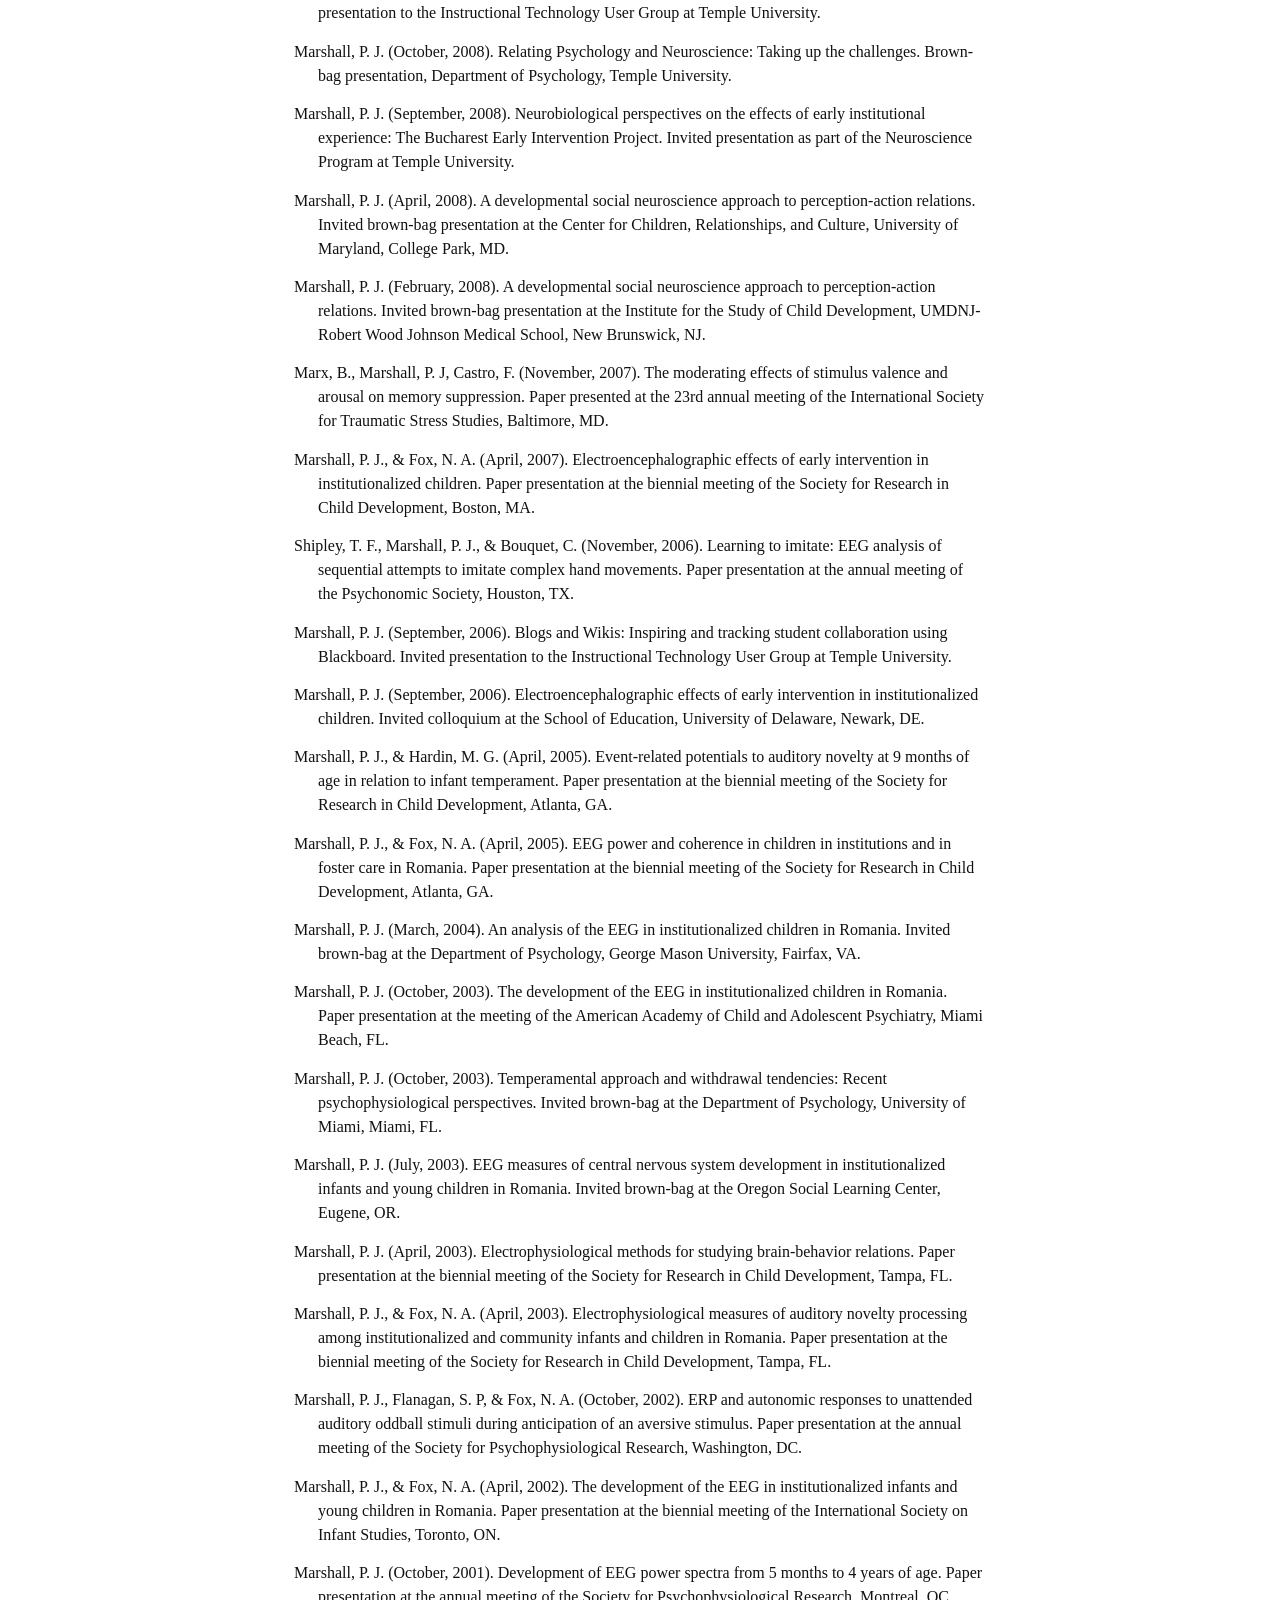
==== commit 88d85fa1: "deploy: c02462335d1f6a49b5687d77294c00b9669b4af3" ====
--- a/cv.html
+++ b/cv.html
@@ -689,6 +689,8 @@
 .home-page .project-item h3 { font-size: 1.1rem; margin: 0 0 .5rem; }
 .home-page .project-item p { margin: 0; }
 
+.cv-page { position: relative; }
+.cv-page .cv-download { position: absolute; top: 1.9rem; right: 0; margin: 0; font-size: .85rem; line-height: 1.3; }
 .cv-page h1 { margin-bottom: .4rem; }
 .cv-page .cv-header { font-size: 1rem; line-height: 1.5; margin-bottom: 1.5rem; }
 .cv-page .cv-header p { margin: 0 0 .8rem; }
@@ -704,15 +706,18 @@
 body { font-size: 18px; padding: 1.2rem 1.2rem 3rem; }
 h1 { font-size: 1.65rem; }
 h2 { font-size: 1.25rem; }
+.cv-page .cv-download { position: static; text-align: right; margin-bottom: .5rem; }
 .cv-page .cv-list p { padding-left: 0; }
 .cv-page .cv-date { position: static; display: block; font-weight: 600; }
 }
 
+@page { size: letter; margin: 1in; }
 @media print {
 body { max-width: none; padding: 0; background: #ffffff; font-size: 11pt; }
 .site-nav, .contents, .skip-link, .cv-download { display: none; }
 h2, h3 { break-after: avoid; }
 .cv-page .cv-list p, .cv-page .cv-refs p, .cv-page .cv-grants p { font-size: 10pt; break-inside: avoid; }
+.cv-page .cv-publications p { margin-bottom: .7rem; }
 a { color: inherit; }
 }
 </style>
@@ -728,8 +733,11 @@
 
 
 
-<section id="peter-j.-marshall" class="cv-page">
-<h1>Peter J. Marshall</h1>
+<div class="cv-page">
+<p class="cv-download">
+<a href="cv.pdf" download="Peter-Marshall-CV.pdf">Download PDF</a>
+</p>
+<h1 id="peter-j.-marshall">Peter J. Marshall</h1>
 <div class="cv-header">
 <p>Curriculum Vitae</p>
 <p>Professor<br>
@@ -741,9 +749,6 @@
 <p><a href="mailto:peter.marshall@temple.edu" class="email">peter.marshall@temple.edu</a><br>
 <a href="https://peterjmarshall.com">peterjmarshall.com</a></p>
 </div>
-<p class="cv-download">
-<a href="cv.pdf" download="Peter-Marshall-CV.pdf">Download PDF</a>
-</p>
 <details class="contents">
 <summary>
 Sections
@@ -806,7 +811,7 @@
 </div>
 <h2 id="publications">Publications</h2>
 <h3 id="peer-reviewed-articles">Peer-Reviewed Articles</h3>
-<div class="cv-refs">
+<div class="cv-refs cv-publications">
 <p>Marshall, P. J. (in press). Psychology in 2125: A developmental science of living sense-making. <em>Perspectives on Psychological Science</em>. <a href="https://doi.org/10.1177/17456916261477319" class="uri">https://doi.org/10.1177/17456916261477319</a>. Preprint available at <a href="https://doi.org/10.31234/osf.io/d7y3n_v3" class="uri">https://doi.org/10.31234/osf.io/d7y3n_v3</a></p>
 <p>Campbell, K., Horger, M. N., Pavlakos, G., Simonetti, V., Bulgheroni, M., Parma, V., &amp; Marshall, P. J. (in press). Longitudinal infant prehension development: Novel insights from the moment of first contact. <em>Developmental Psychobiology</em>.</p>
 <p>Zweben, D., Zaneski, L., Chiu, M., Green, H., Brooks-Justice, J., Dachs, A., Vince, M. A., Olino, T. M., Marshall, P., Steinberg, L., &amp; Chein, J. M. (2026). Clarifying the association between digital media engagement and risk taking. <em>Technology in Society, 88</em>, 103491. <a href="https://doi.org/10.1016/j.techsoc.2026.103491" class="uri">https://doi.org/10.1016/j.techsoc.2026.103491</a></p>
@@ -906,12 +911,12 @@
 <p>Marshall, P. J., &amp; Stevenson-Hinde, J. (1998). Behavioral inhibition, heart period, and respiratory sinus arrhythmia in young children. <em>Developmental Psychobiology</em>, <em>33</em>, 283–292. <a href="https://doi.org/10.1002/(SICI)1098-2302(199811)33:3%3C283::AID-DEV8%3E3.0.CO;2-N" class="uri">https://doi.org/10.1002/(SICI)1098-2302(199811)33:3%3C283::AID-DEV8%3E3.0.CO;2-N</a></p>
 </div>
 <h3 id="edited-books">Edited Books</h3>
-<div class="cv-refs">
+<div class="cv-refs cv-publications">
 <p>Marshall, P. J., &amp; Brenneman, K. (Eds.). (2018). <em>Young children&#39;s developing understanding of the biological world</em>. Routledge. <a href="https://doi.org/10.4324/9781315122601" class="uri">https://doi.org/10.4324/9781315122601</a></p>
 <p>Marshall, P. J., &amp; Fox, N. A. (Eds.). (2006). <em>The development of social engagement: Neurobiological perspectives</em>. Oxford University Press. <a href="https://doi.org/10.1093/acprof:oso/9780195168716.001.0001" class="uri">https://doi.org/10.1093/acprof:oso/9780195168716.001.0001</a></p>
 </div>
 <h3 id="book-chapters">Book Chapters</h3>
-<div class="cv-refs">
+<div class="cv-refs cv-publications">
 <p>Marshall, P. J. (2018). Embodiment. In A. S. Dick &amp; U. Müller (Eds.), <em>Advancing developmental science: Philosophy, theory, and method</em> (pp. 29–40). Routledge. <a href="https://doi.org/10.4324/8791315174686" class="uri">https://doi.org/10.4324/8791315174686</a></p>
 <p>Marshall, P. J. (2015). Neuroscience, embodiment, and development. In W. F. Overton &amp; P. C. M. Molenaar (Eds.), <em>Handbook of child psychology and developmental science: Vol. 1. Theory and method</em> (7th ed., pp. 244–283). Wiley. <a href="https://doi.org/10.1002/9781118963418.childpsy107" class="uri">https://doi.org/10.1002/9781118963418.childpsy107</a></p>
 <p>Meltzoff, A. N., Williamson, R. A., &amp; Marshall, P. J. (2013). Developmental perspectives on action science: Lessons from infant imitation and cognitive neuroscience. In W. Prinz, M. Beisert, &amp; A. Herwig (Eds.), <em>Action science: Foundations of an emerging discipline</em> (pp. 281–306). MIT Press. <a href="https://doi.org/10.7551/mitpress/9780262018555.003.0011" class="uri">https://doi.org/10.7551/mitpress/9780262018555.003.0011</a></p>
@@ -924,7 +929,7 @@
 <p>Marshall, P. J., &amp; Fox, N. A. (2000). Emotion regulation, depression, and hemispheric asymmetry. In S. L. Johnson, A. M. Hayes, T. M. Field, N. Schneiderman, &amp; P. M. McCabe (Eds.), <em>Stress, coping, and depression</em> (pp. 35–50). Lawrence Erlbaum Associates. <a href="https://doi.org/10.4324/9781410602640" class="uri">https://doi.org/10.4324/9781410602640</a></p>
 </div>
 <h3 id="open-educational-resources">Open Educational Resources</h3>
-<div class="cv-refs">
+<div class="cv-refs cv-publications">
 <p>Marshall, P. J. (2026). <em>About development</em> (Version 1.0) [Open educational resource]. TUScholarShare. <a href="https://doi.org/10.34944/44q3-ss77" class="uri">https://doi.org/10.34944/44q3-ss77</a>. Online edition: <a href="https://aboutdevelopment.org/" class="uri">https://aboutdevelopment.org/</a></p>
 <p>Marshall, P. J. (2026). <em>Enacting life</em> (Version 1.0) [Open educational resource]. TUScholarShare. <a href="https://doi.org/10.34944/3sta-5a07" class="uri">https://doi.org/10.34944/3sta-5a07</a>. Online edition: <a href="https://enacting.life/" class="uri">https://enacting.life/</a></p>
 </div>
@@ -1221,7 +1226,7 @@
 <p><span class="cv-date">2004–</span> Reviewer of grant proposals for various funding agencies, including Academy of Finland, Vienna Science and Technology Fund, NWO (Netherlands), EU and ANR (France), Science Foundation Ireland, BBSRC and ERSC (UK), Netherlands Organisation for Scientific Research.</p>
 <p><span class="cv-date">2004–</span> Ad-hoc book proposal and book chapter reviews for various publishers including Cambridge University Press, Oxford University Press, and Princeton University Press.</p>
 </div>
-</section>
+</div>
 
 </main>
 <script id="quarto-html-after-body" type="application/javascript">
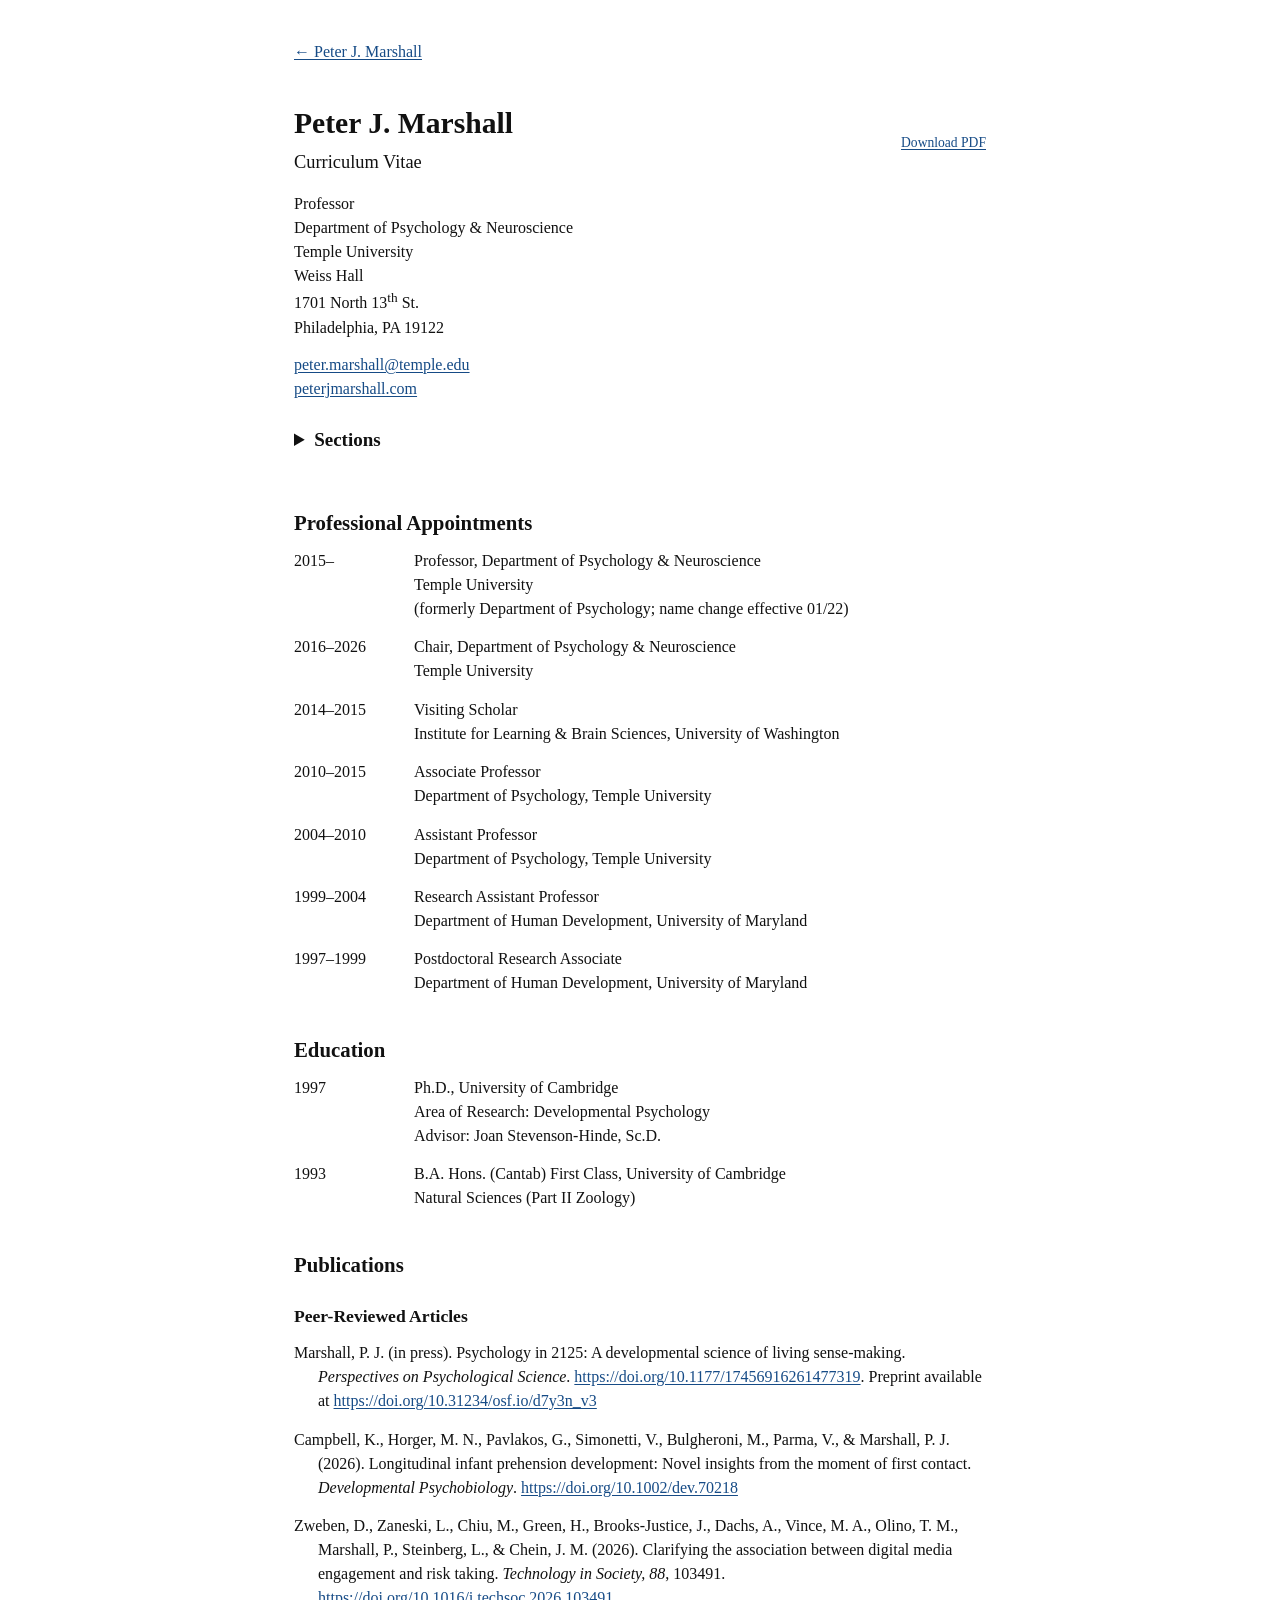
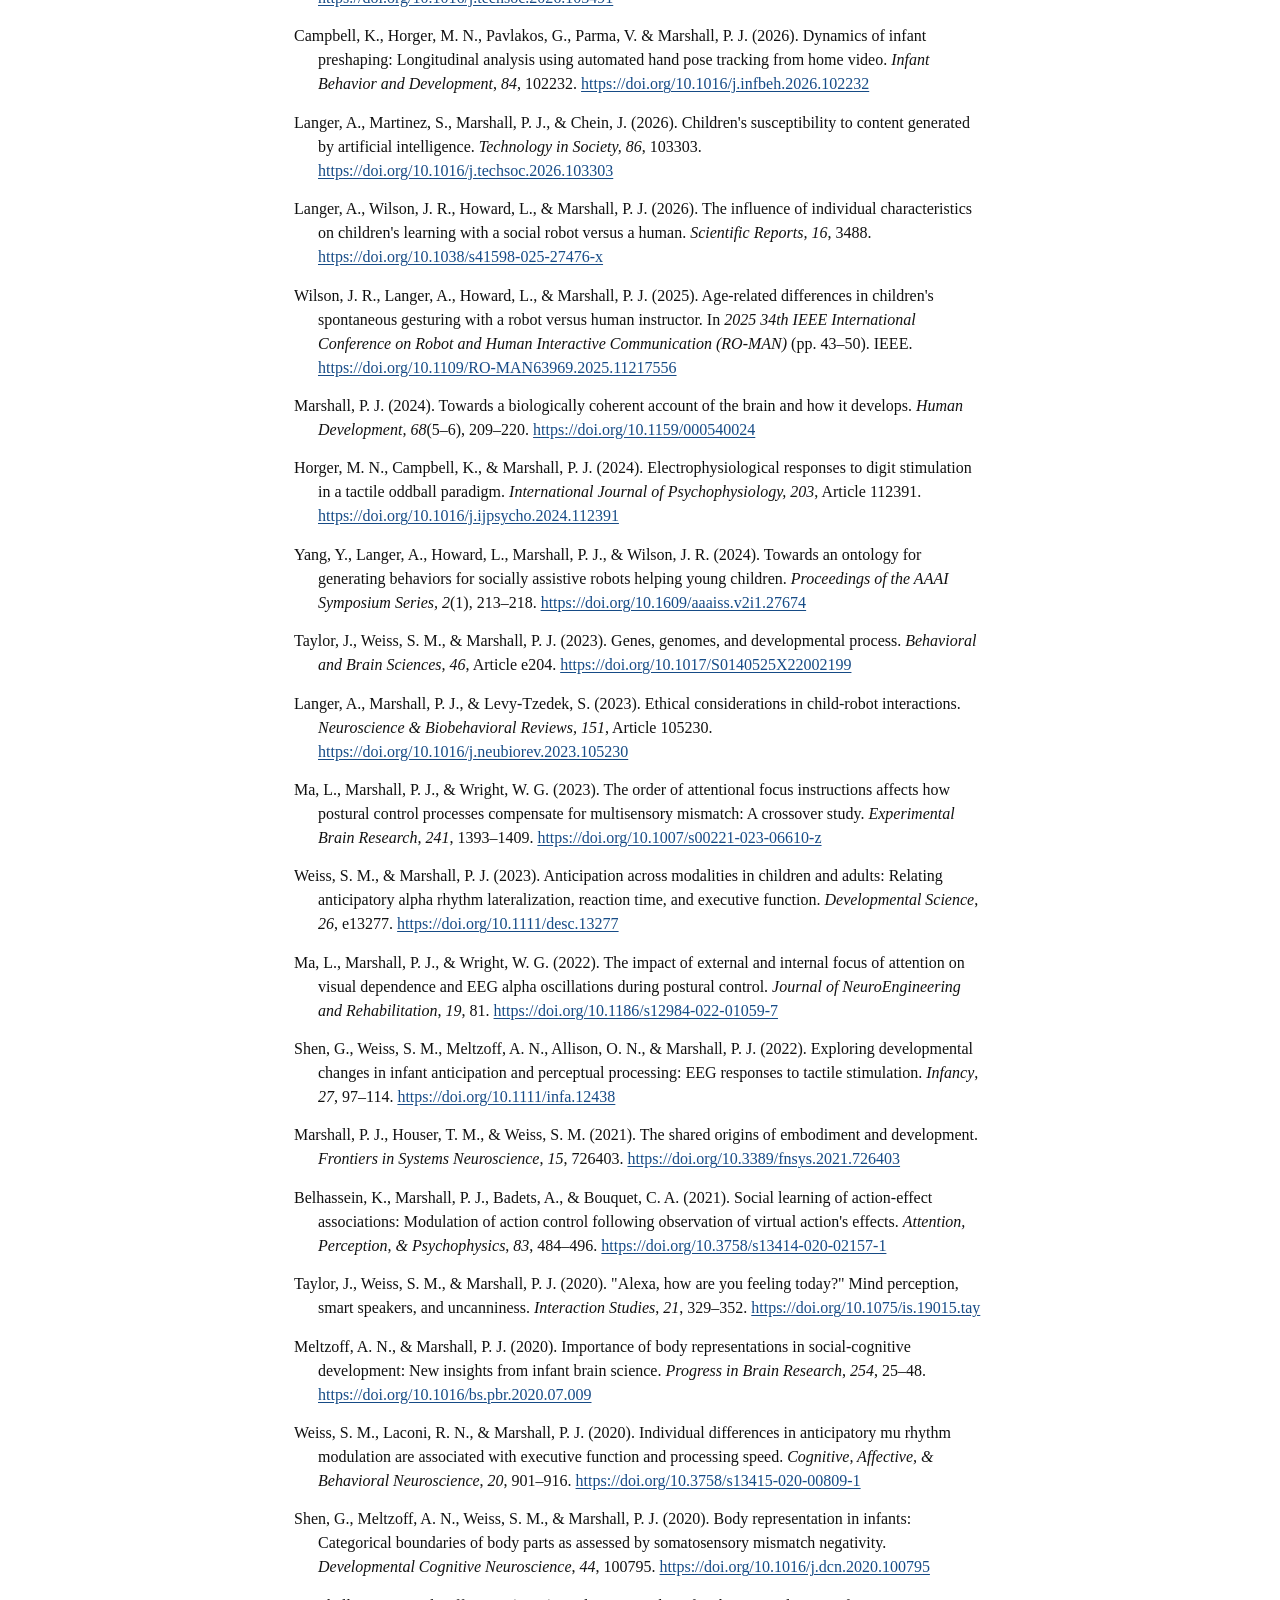
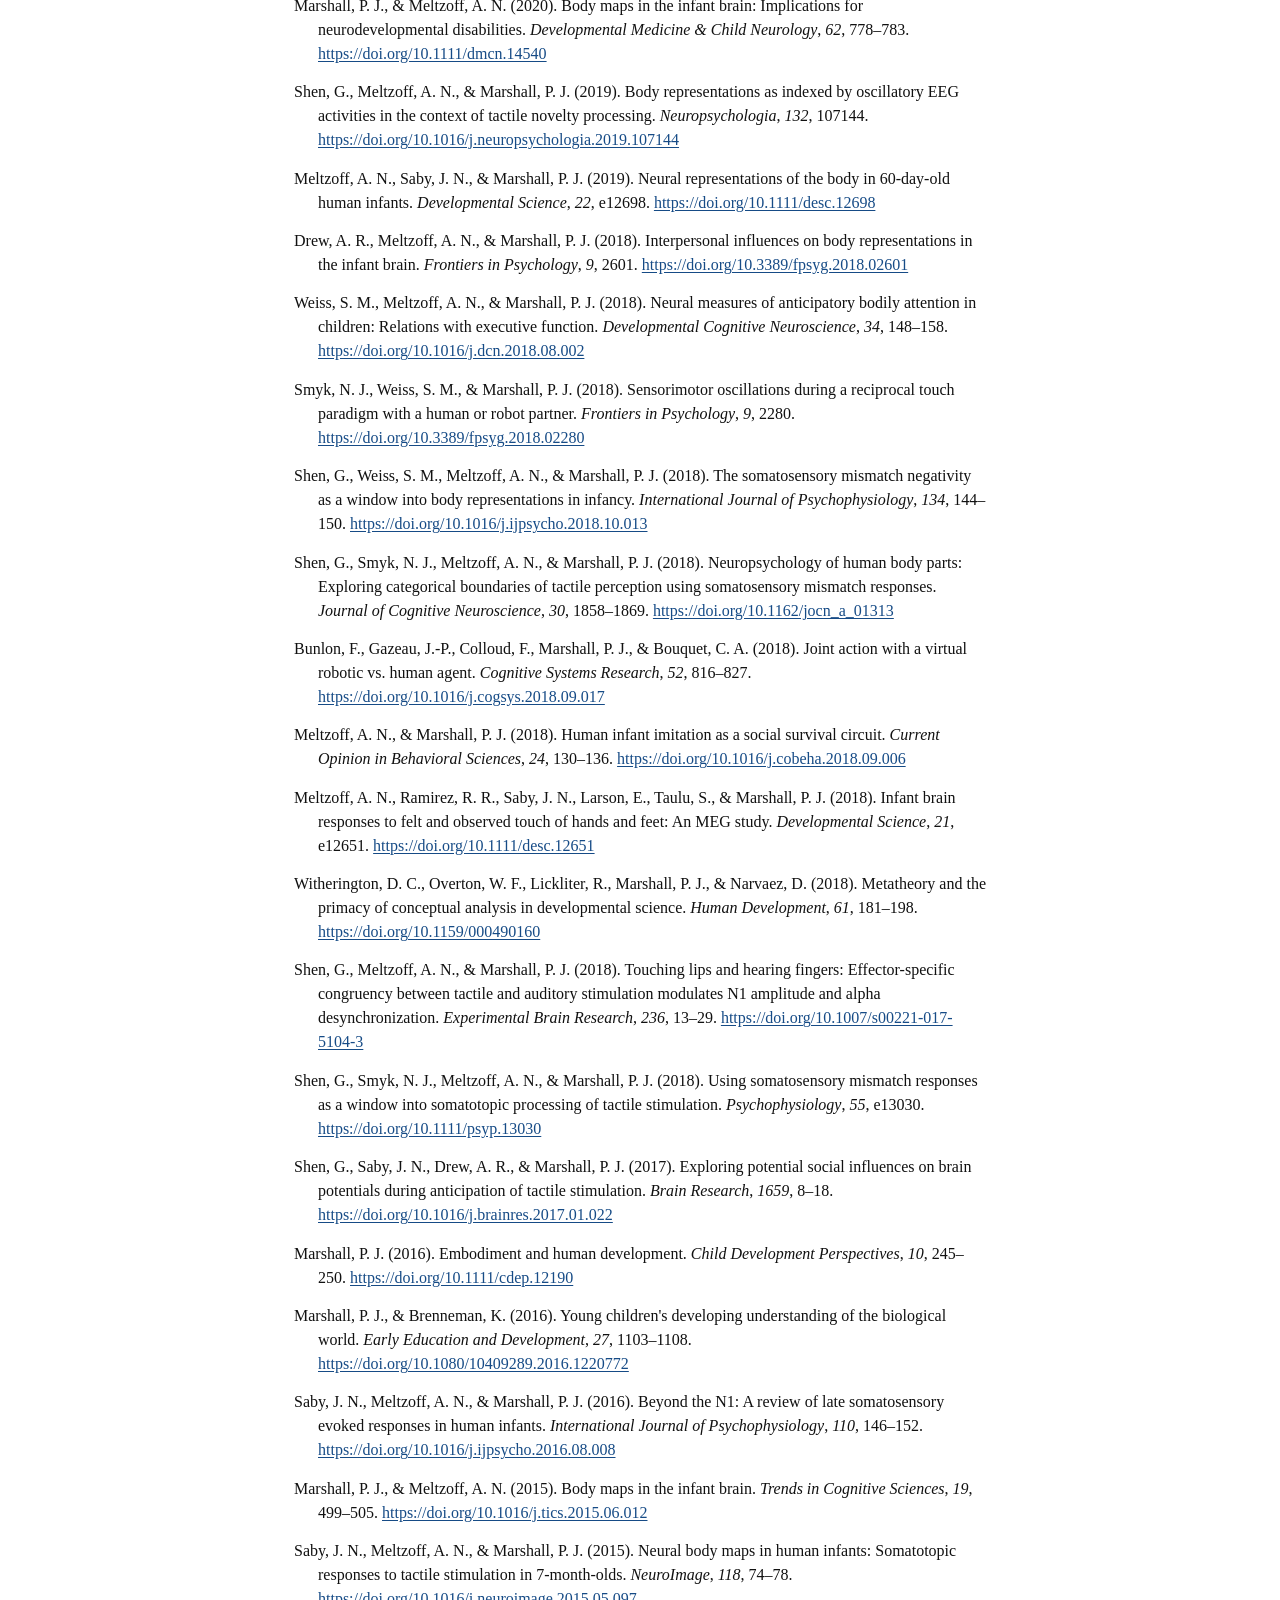
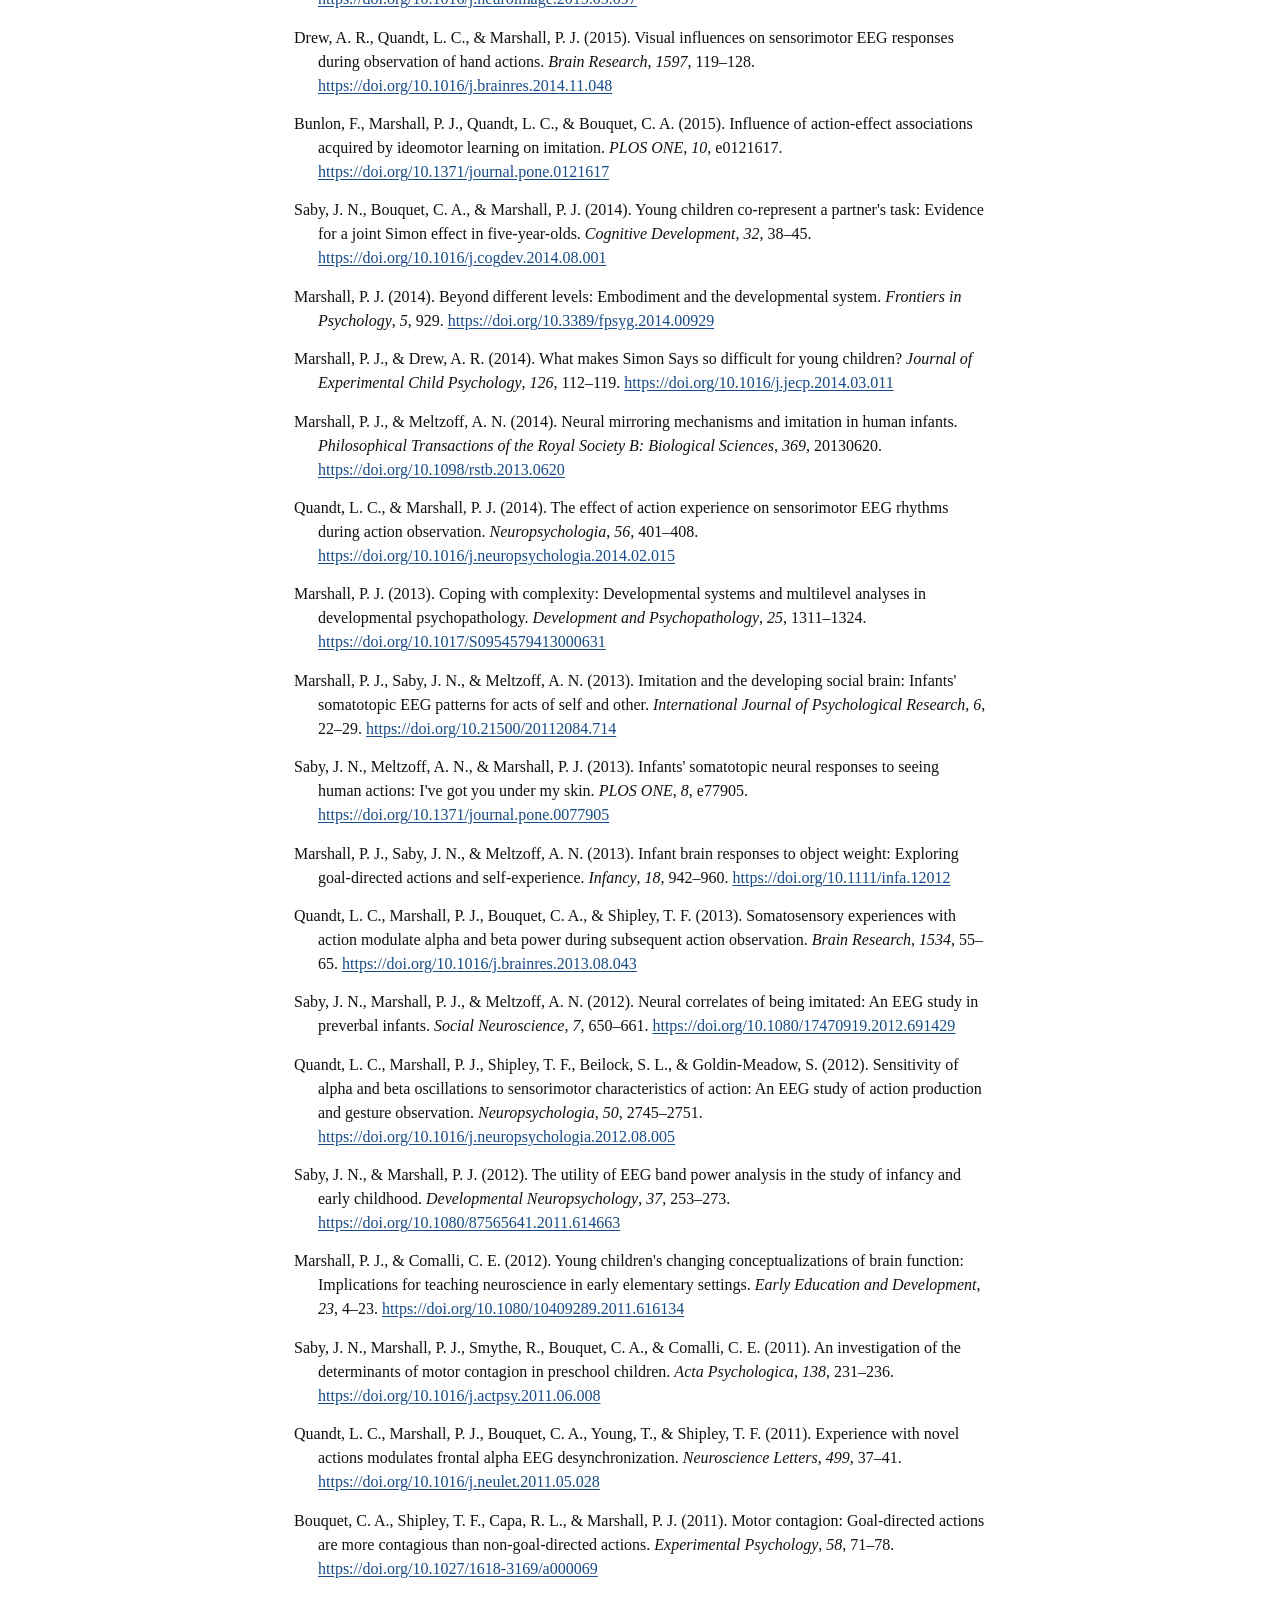
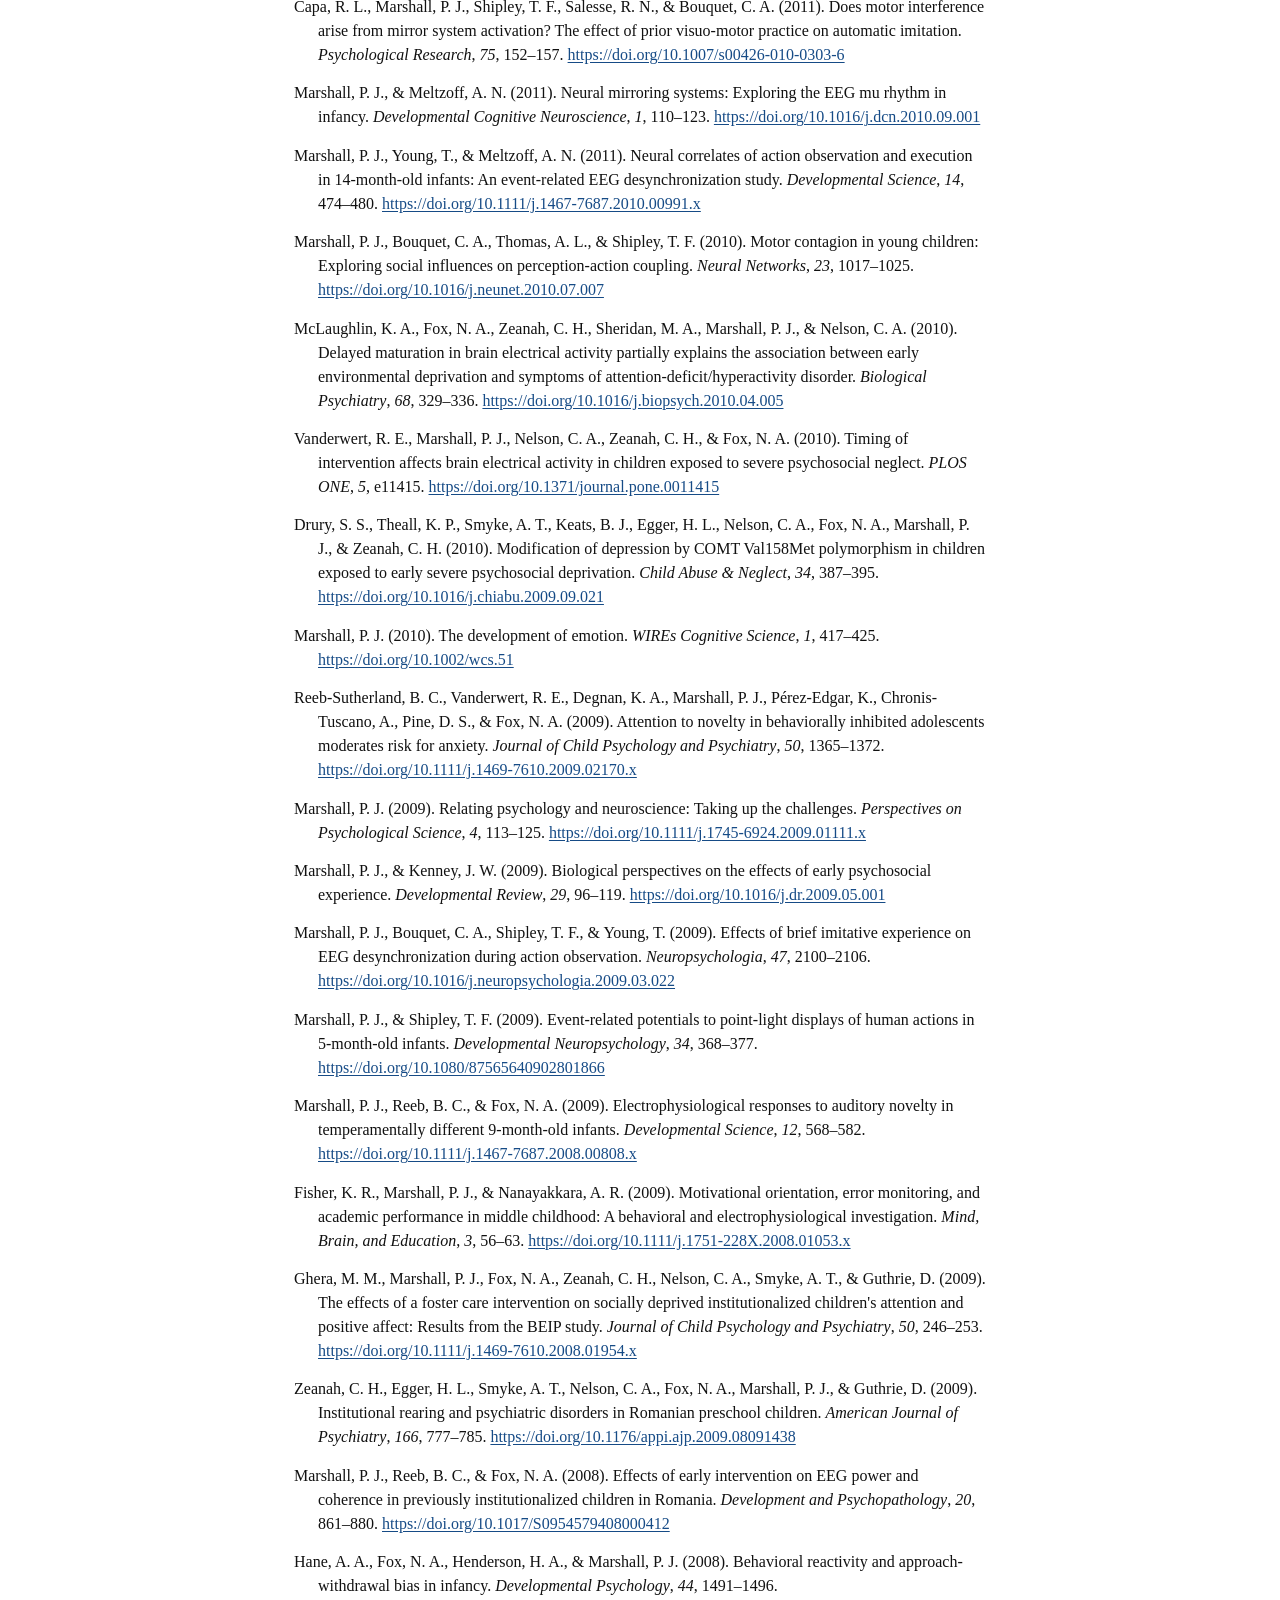
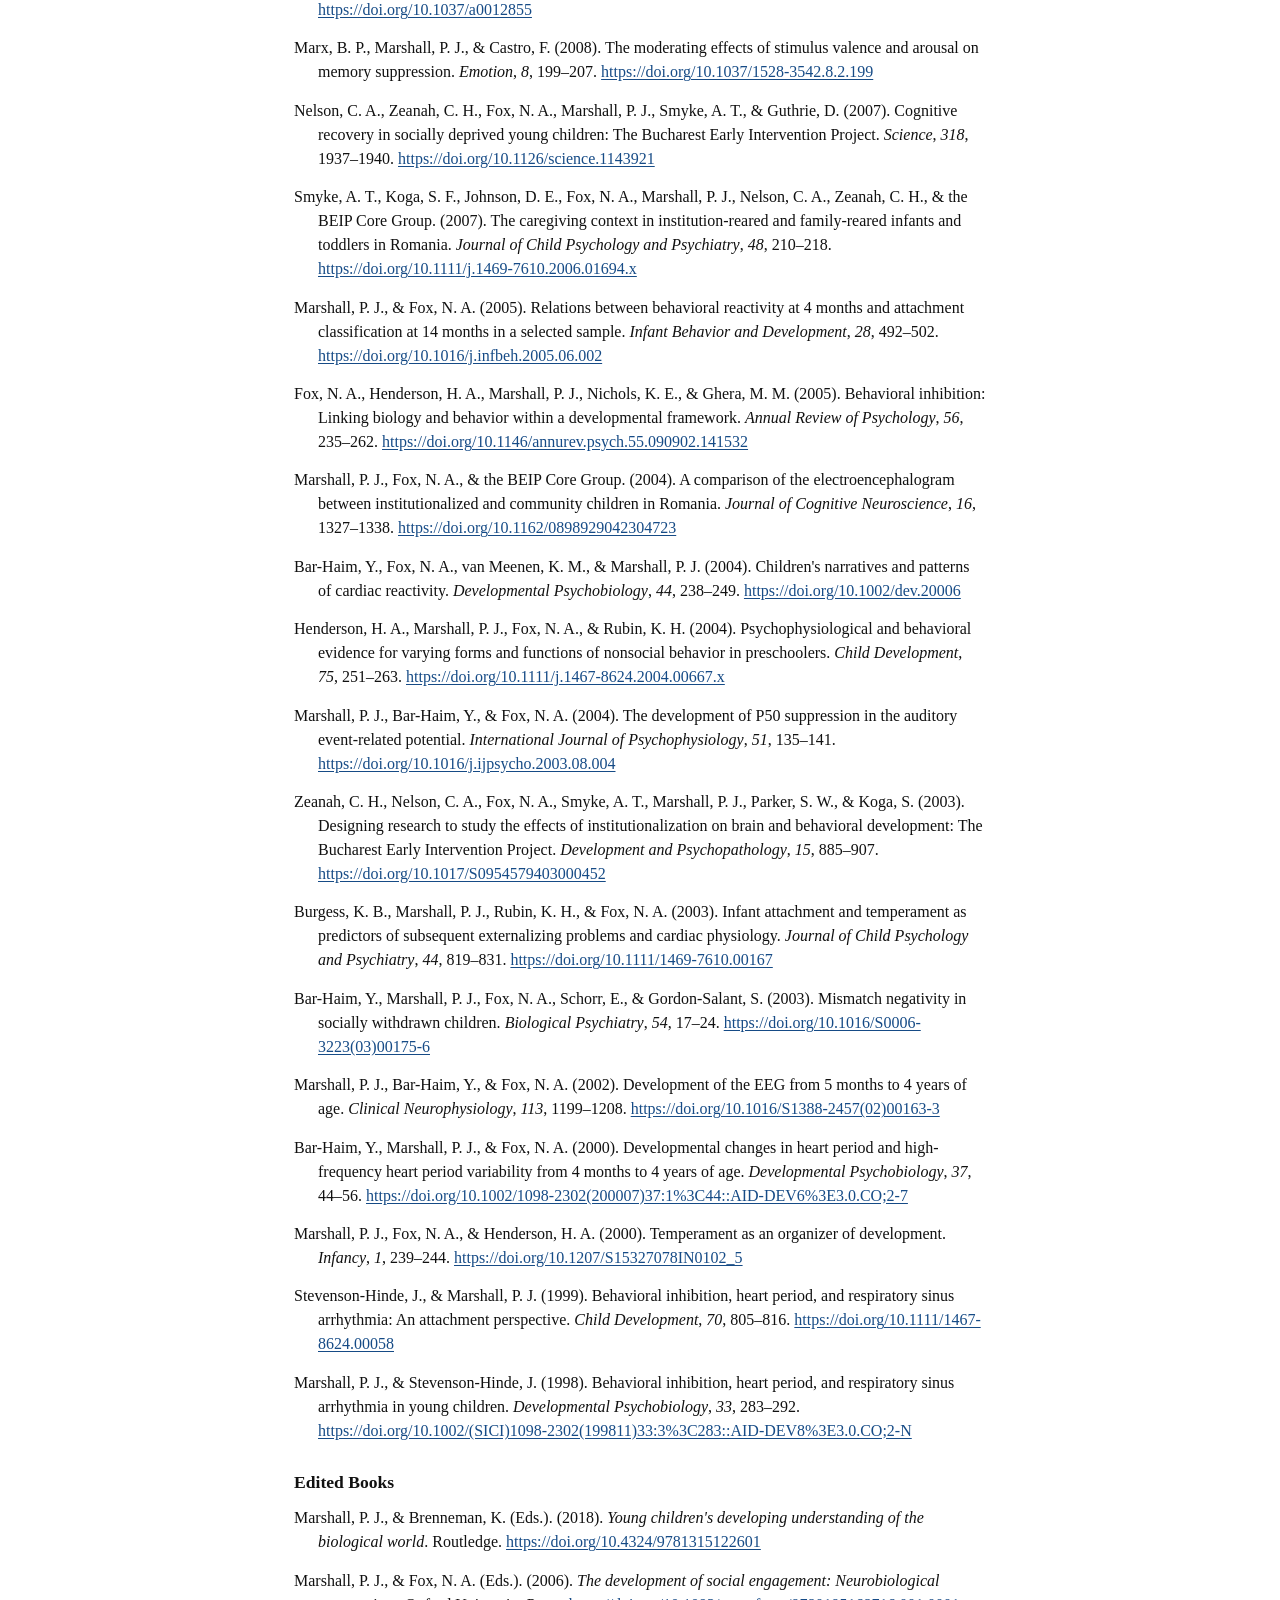
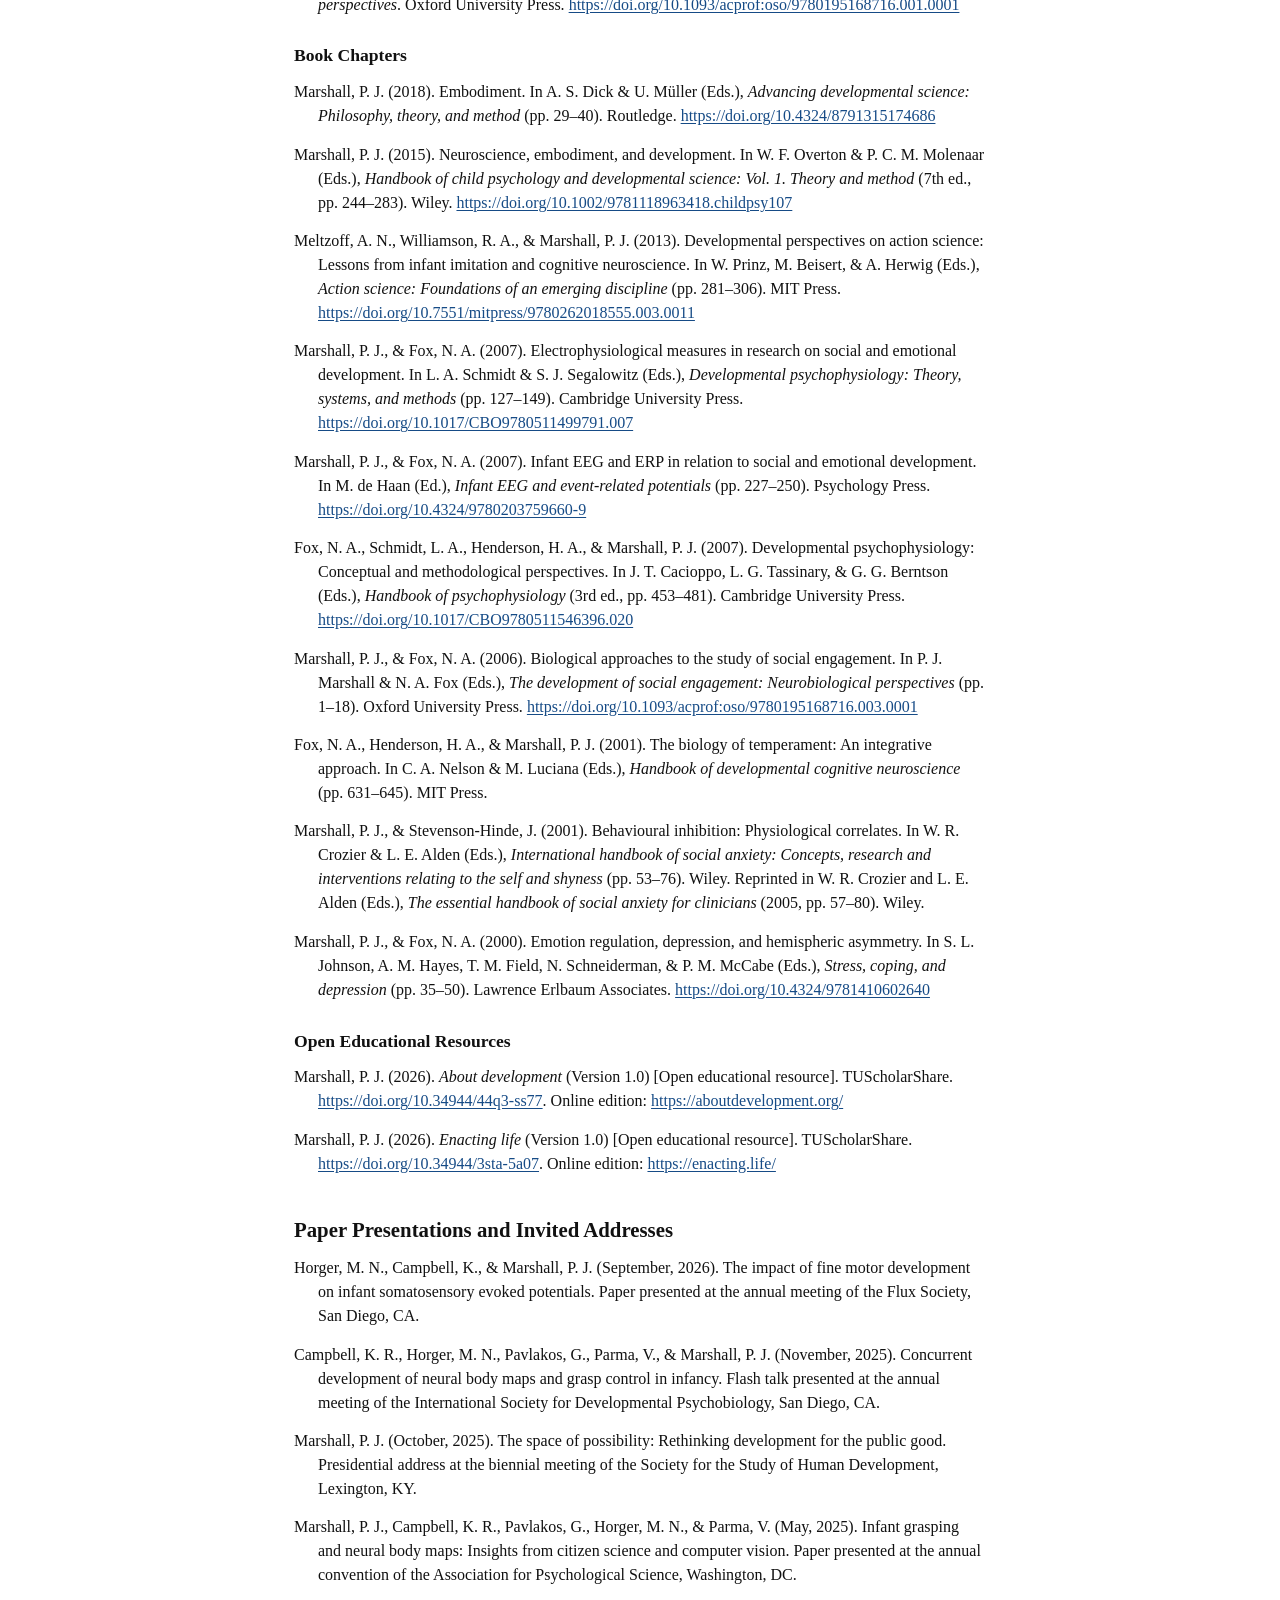
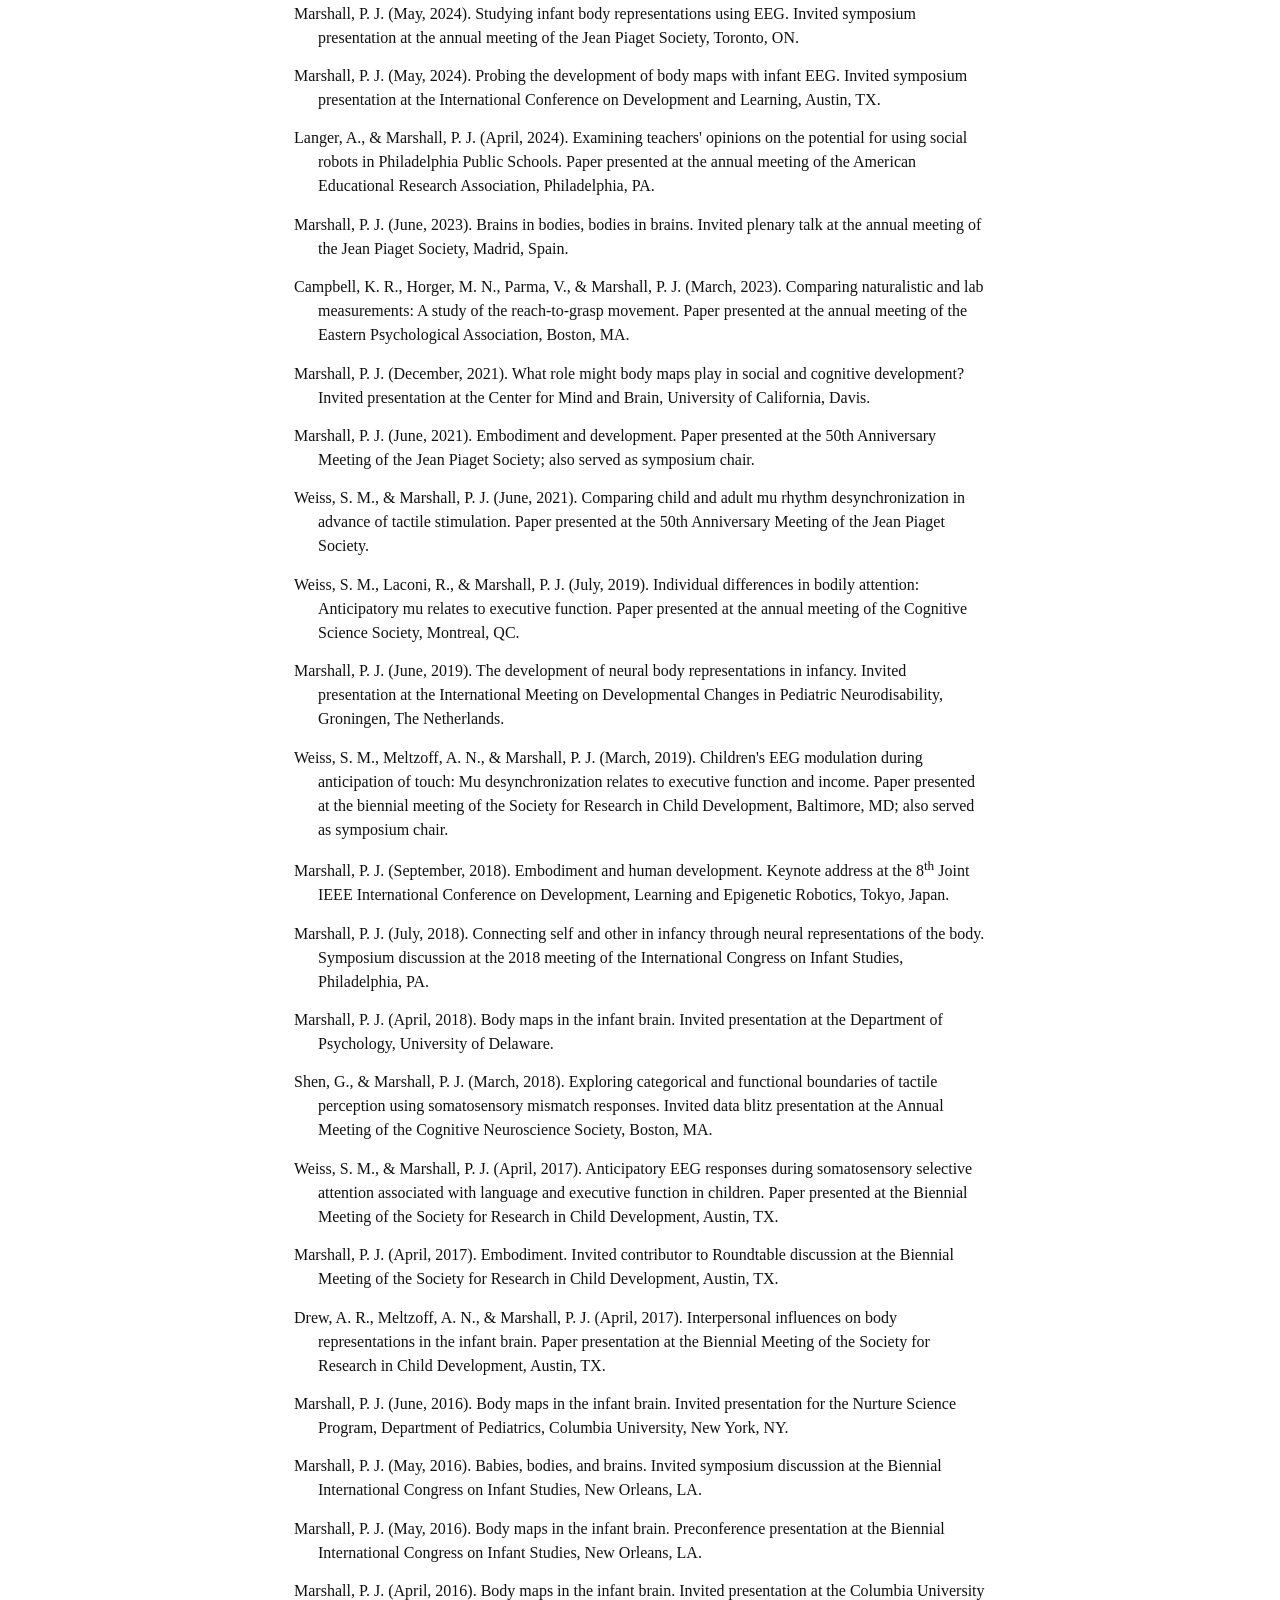
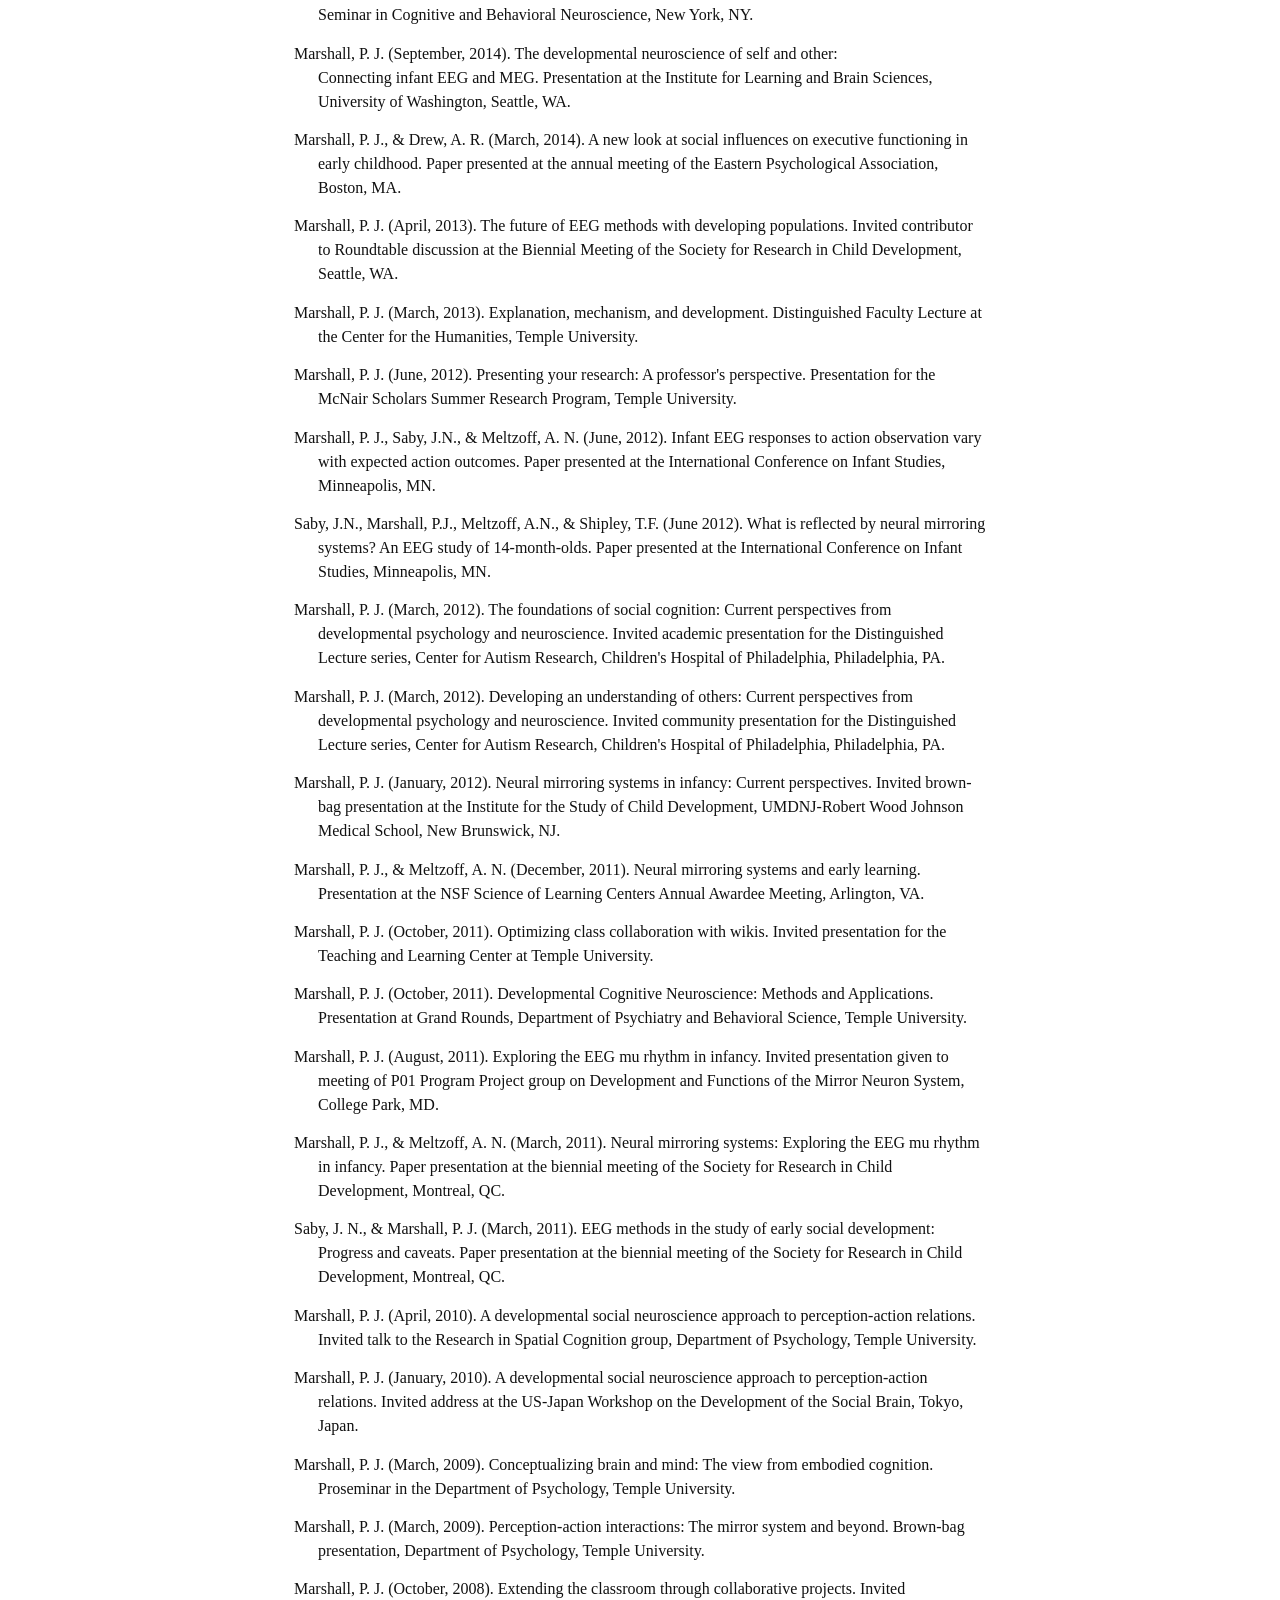
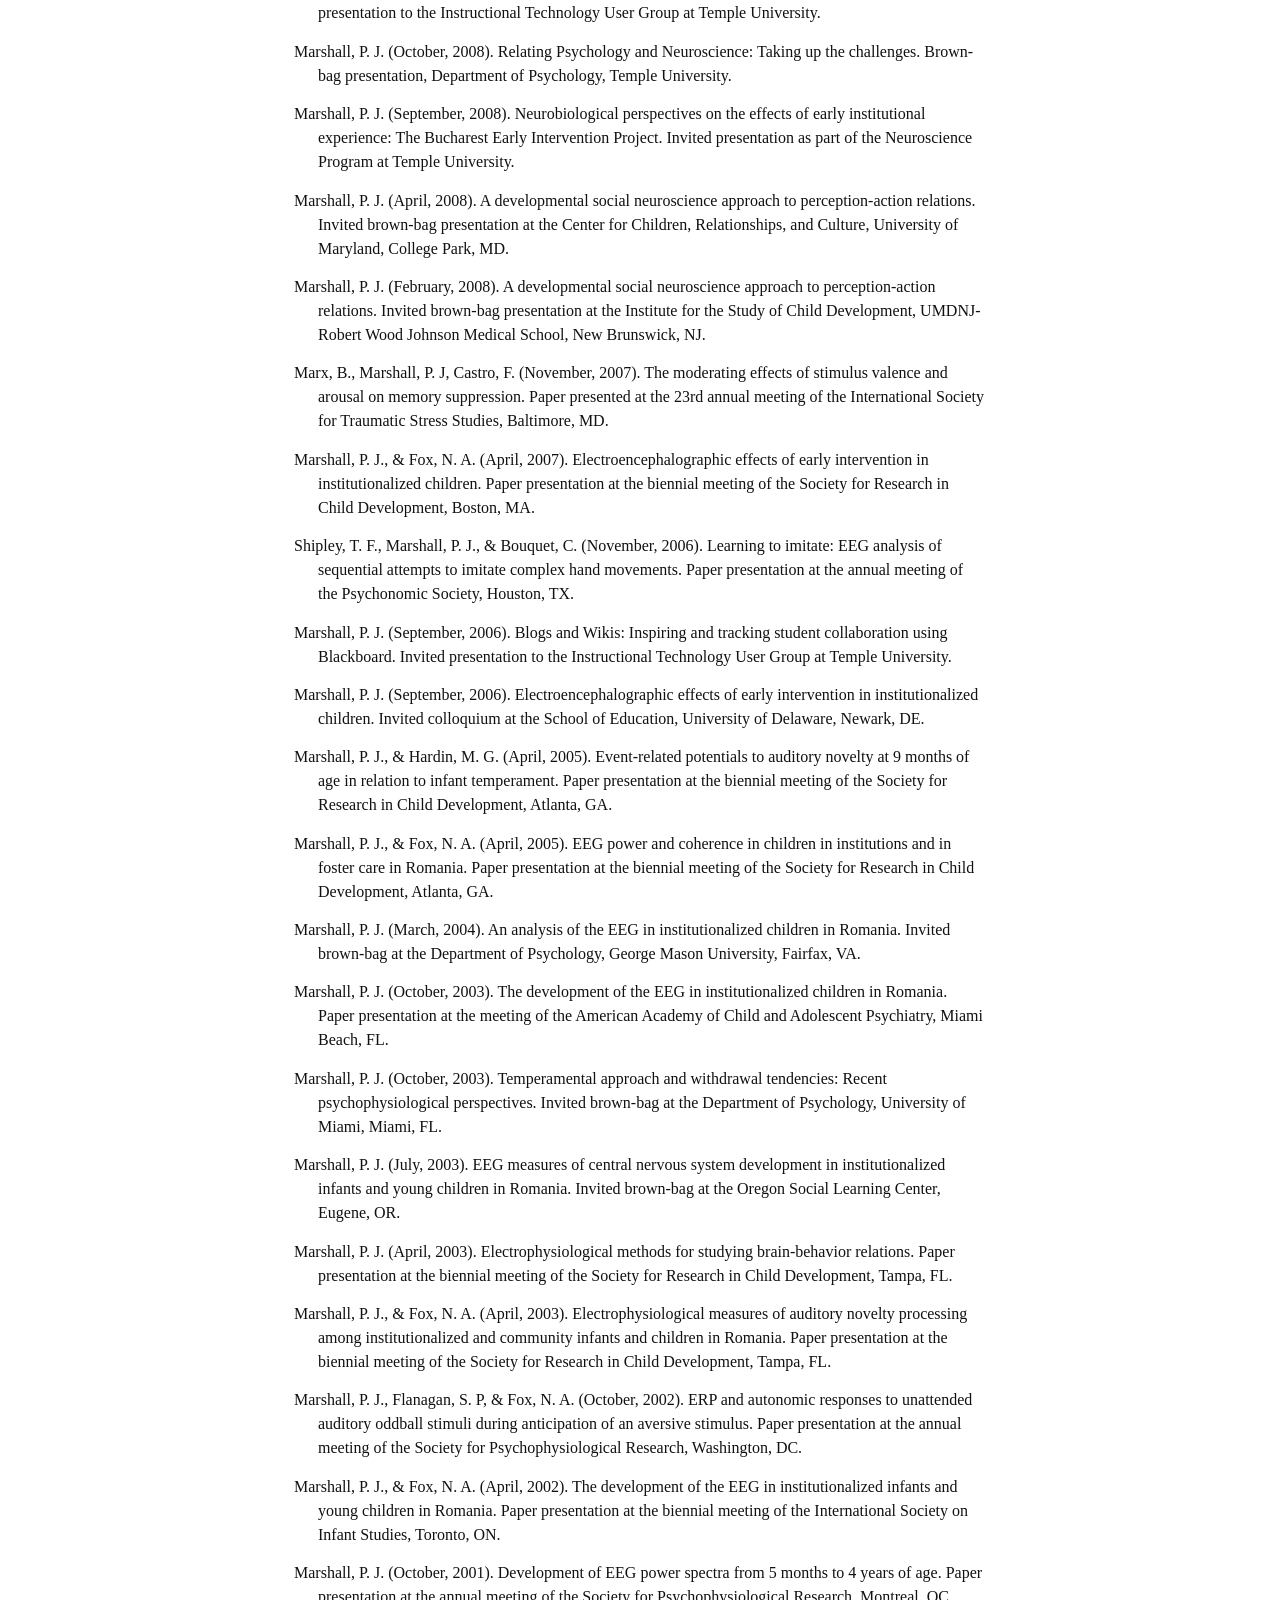
==== commit a4f06a42: "deploy: 36c7c90c65ff2f8e98c2023f81c120aaf13b5805" ====
--- a/cv.html
+++ b/cv.html
@@ -813,7 +813,7 @@
 <h3 id="peer-reviewed-articles">Peer-Reviewed Articles</h3>
 <div class="cv-refs cv-publications">
 <p>Marshall, P. J. (in press). Psychology in 2125: A developmental science of living sense-making. <em>Perspectives on Psychological Science</em>. <a href="https://doi.org/10.1177/17456916261477319" class="uri">https://doi.org/10.1177/17456916261477319</a>. Preprint available at <a href="https://doi.org/10.31234/osf.io/d7y3n_v3" class="uri">https://doi.org/10.31234/osf.io/d7y3n_v3</a></p>
-<p>Campbell, K., Horger, M. N., Pavlakos, G., Simonetti, V., Bulgheroni, M., Parma, V., &amp; Marshall, P. J. (in press). Longitudinal infant prehension development: Novel insights from the moment of first contact. <em>Developmental Psychobiology</em>.</p>
+<p>Campbell, K., Horger, M. N., Pavlakos, G., Simonetti, V., Bulgheroni, M., Parma, V., &amp; Marshall, P. J. (2026). Longitudinal infant prehension development: Novel insights from the moment of first contact. <em>Developmental Psychobiology</em>. <a href="https://doi.org/10.1002/dev.70218" class="uri">https://doi.org/10.1002/dev.70218</a></p>
 <p>Zweben, D., Zaneski, L., Chiu, M., Green, H., Brooks-Justice, J., Dachs, A., Vince, M. A., Olino, T. M., Marshall, P., Steinberg, L., &amp; Chein, J. M. (2026). Clarifying the association between digital media engagement and risk taking. <em>Technology in Society, 88</em>, 103491. <a href="https://doi.org/10.1016/j.techsoc.2026.103491" class="uri">https://doi.org/10.1016/j.techsoc.2026.103491</a></p>
 <p>Campbell, K., Horger, M. N., Pavlakos, G., Parma, V. &amp; Marshall, P. J. (2026). Dynamics of infant preshaping: Longitudinal analysis using automated hand pose tracking from home video. <em>Infant Behavior and Development</em>, <em>84</em>, 102232. <a href="https://doi.org/10.1016/j.infbeh.2026.102232" class="uri">https://doi.org/10.1016/j.infbeh.2026.102232</a></p>
 <p>Langer, A., Martinez, S., Marshall, P. J., &amp; Chein, J. (2026). Children&#39;s susceptibility to content generated by artificial intelligence. <em>Technology in Society, 86</em>, 103303. <a href="https://doi.org/10.1016/j.techsoc.2026.103303" class="uri">https://doi.org/10.1016/j.techsoc.2026.103303</a></p>
@@ -1137,8 +1137,7 @@
 Role: PI<br>
 Project period: 08/07 – 07/11 including no-cost extension<br>
 $402,150 direct costs, $577,035 total costs (includes two supplements)</p>
-<p><em>Mastery motivation and error monitoring in gifted children:</em></p>
-<p><em>Behavioral and neurophysiological correlates</em><br>
+<p><em>Mastery motivation and error monitoring in gifted children: Behavioral and neurophysiological correlates</em><br>
 American Psychological Foundation<br>
 Role: PI<br>
 Project period: 09/05 – 06/07<br>
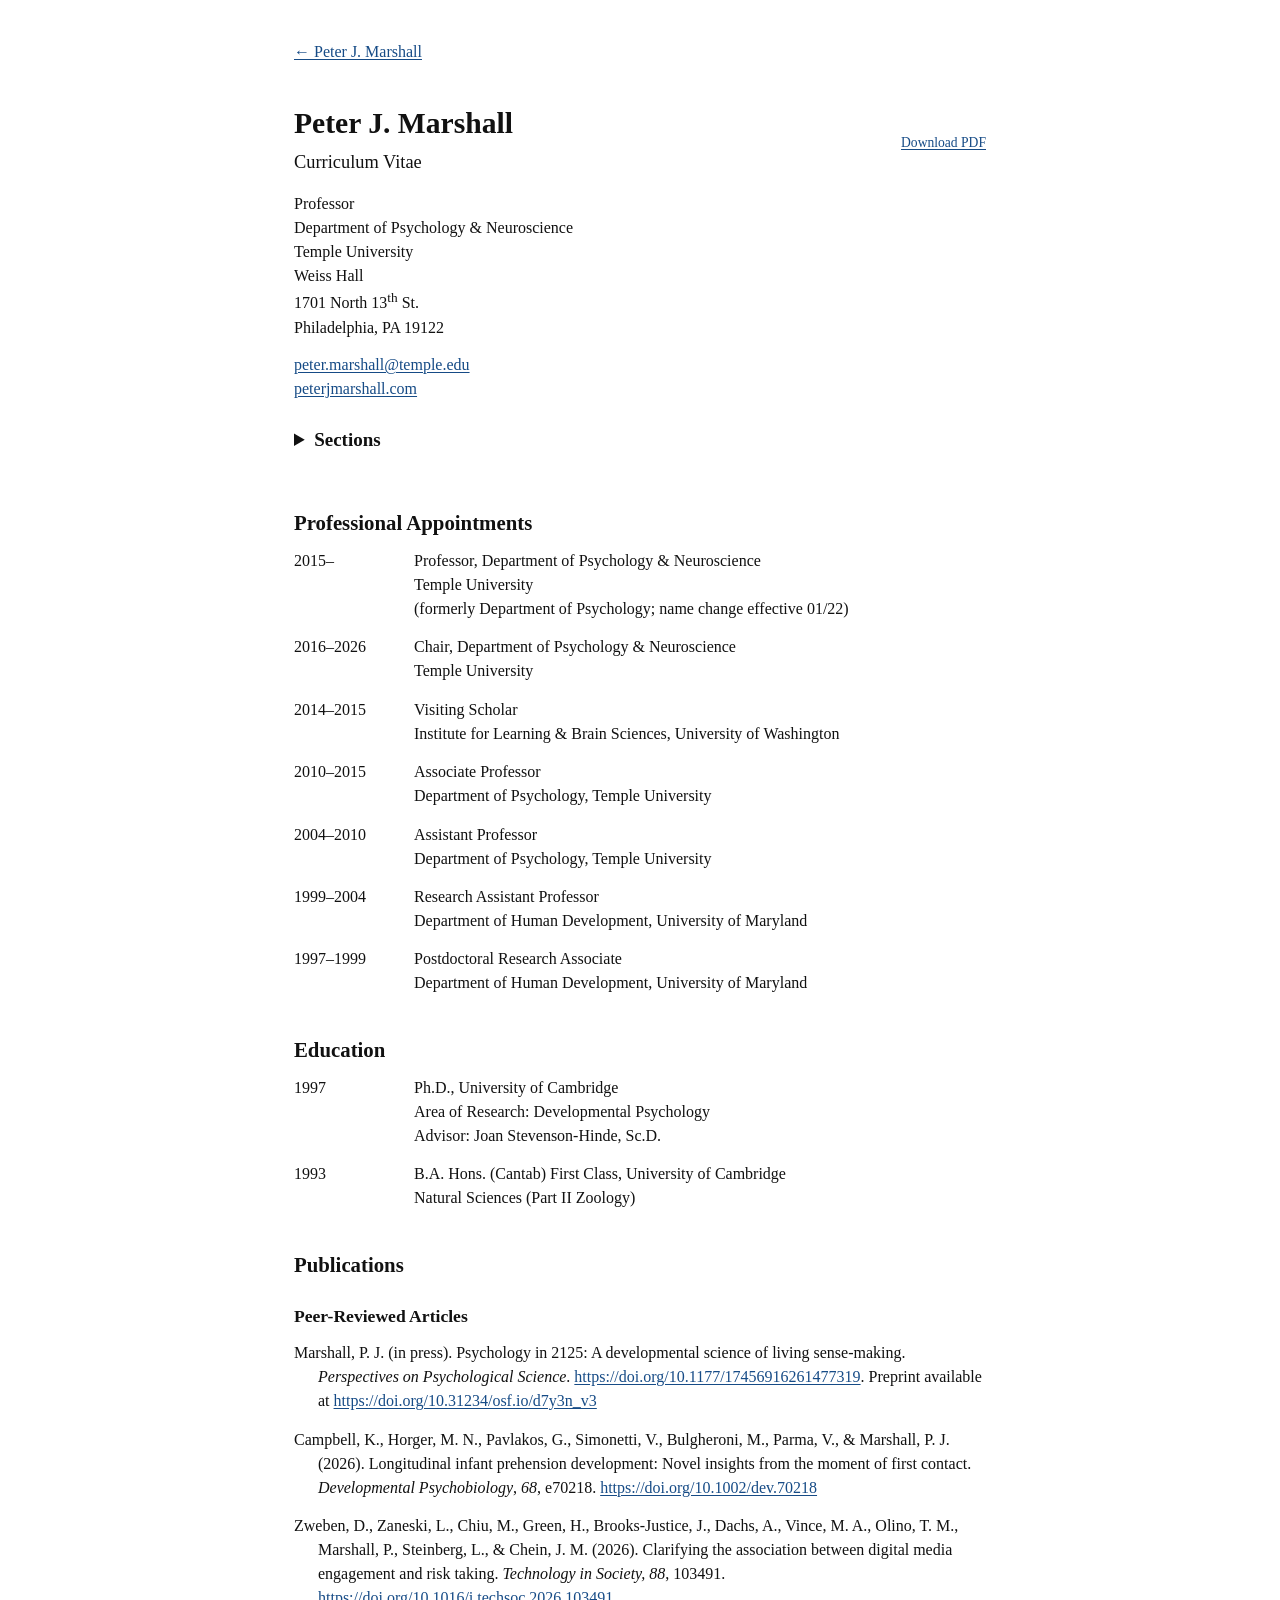
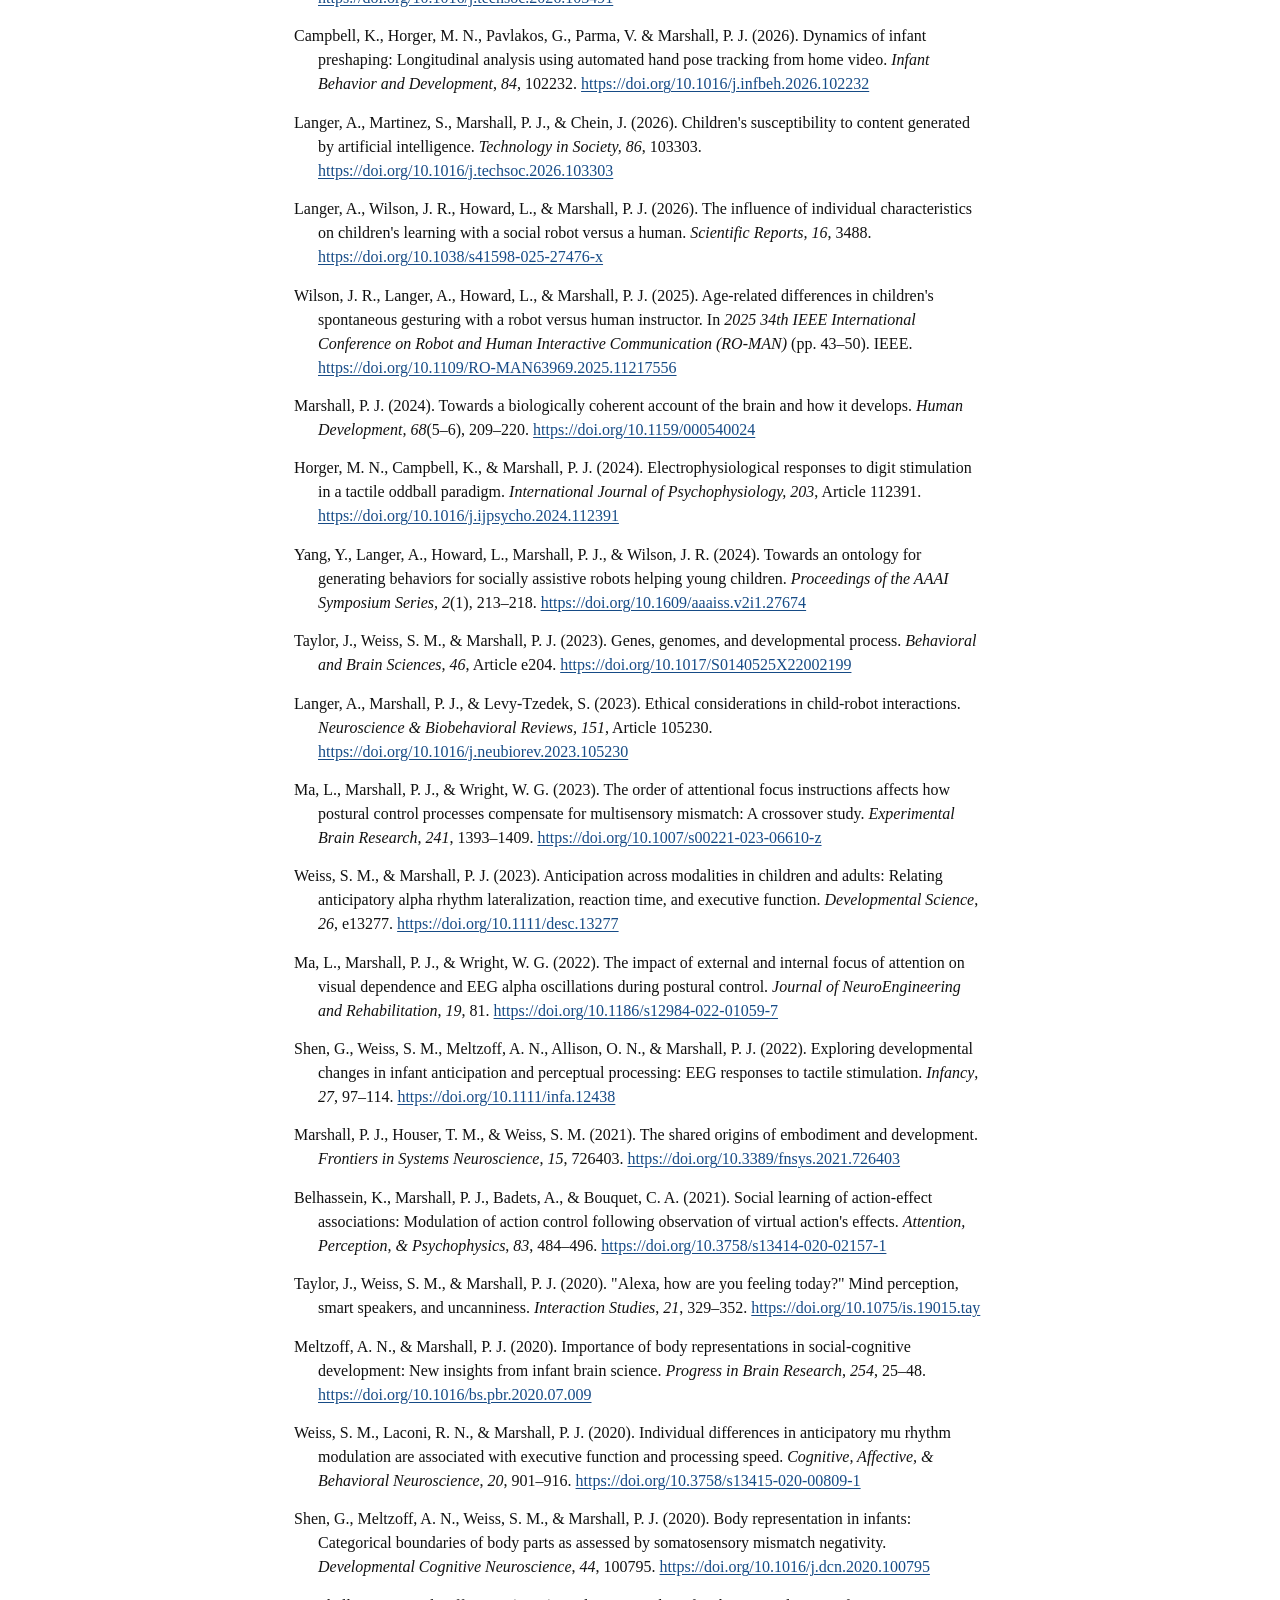
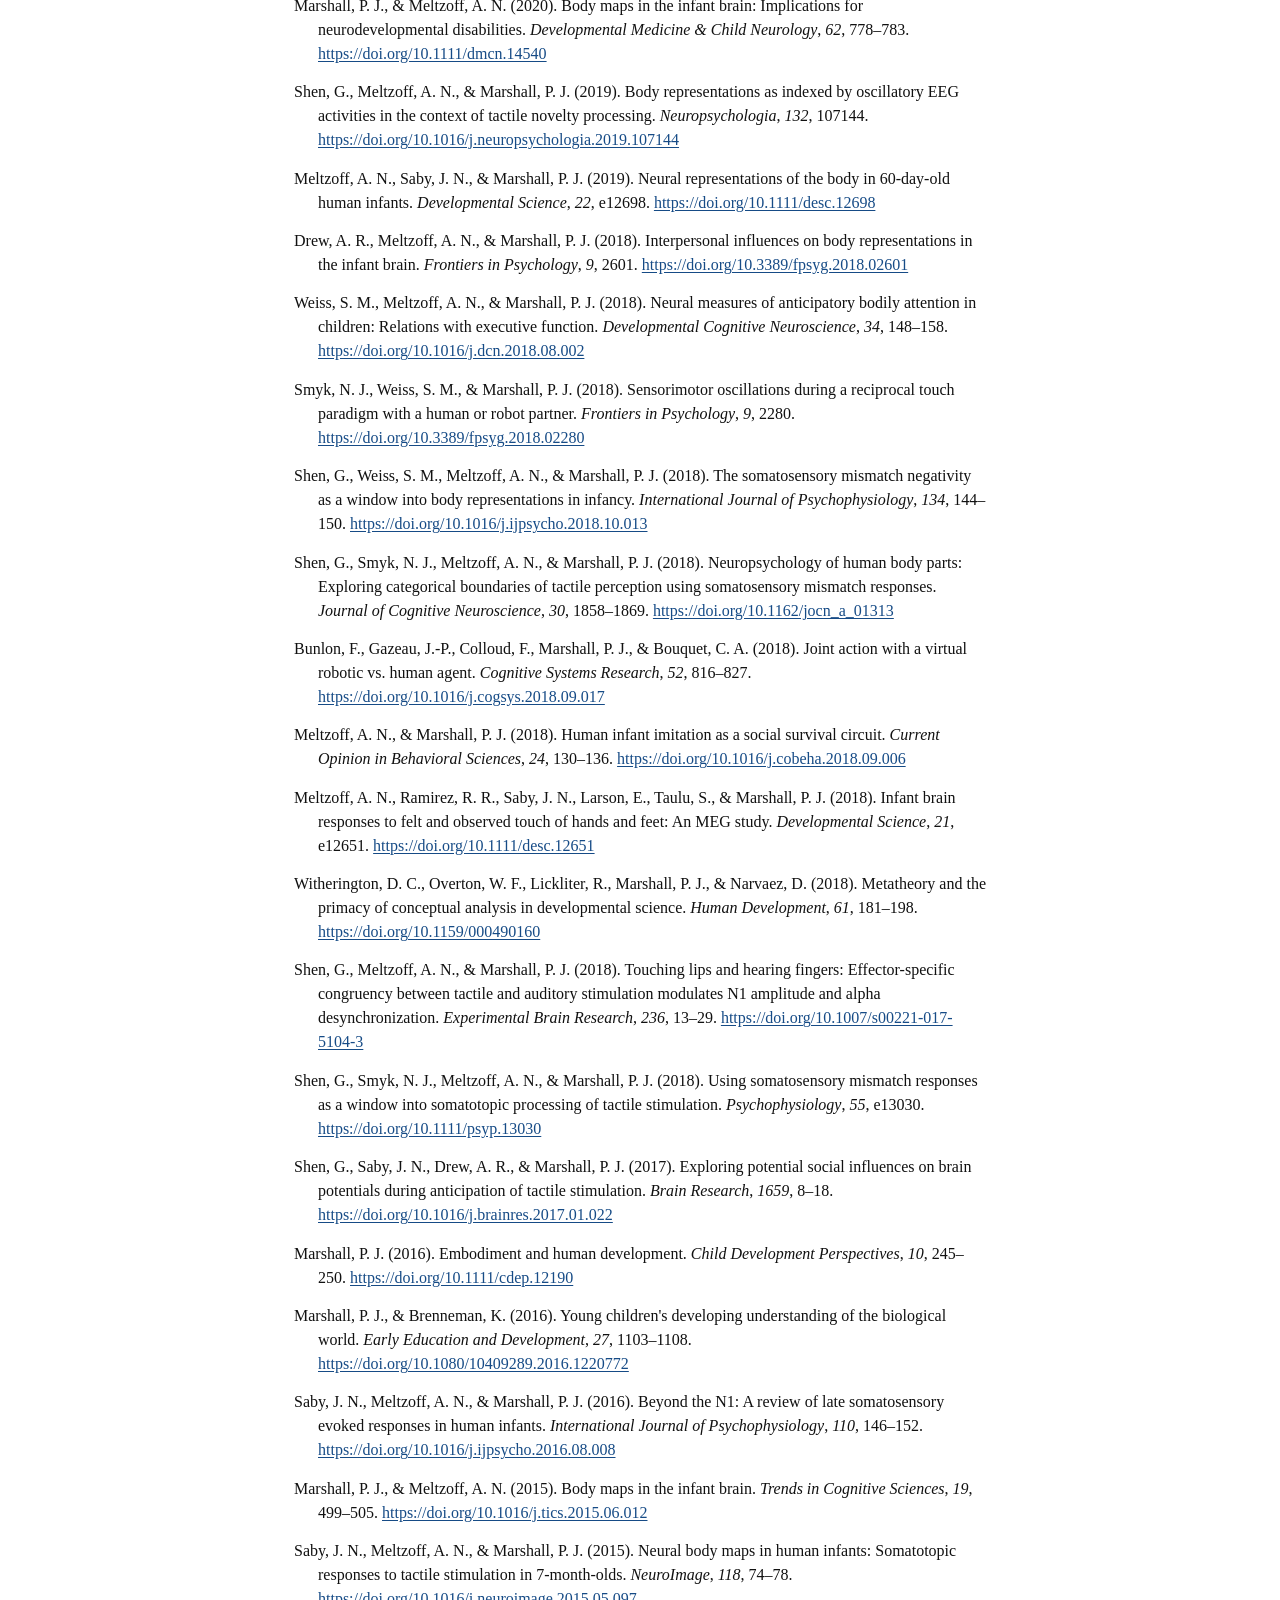
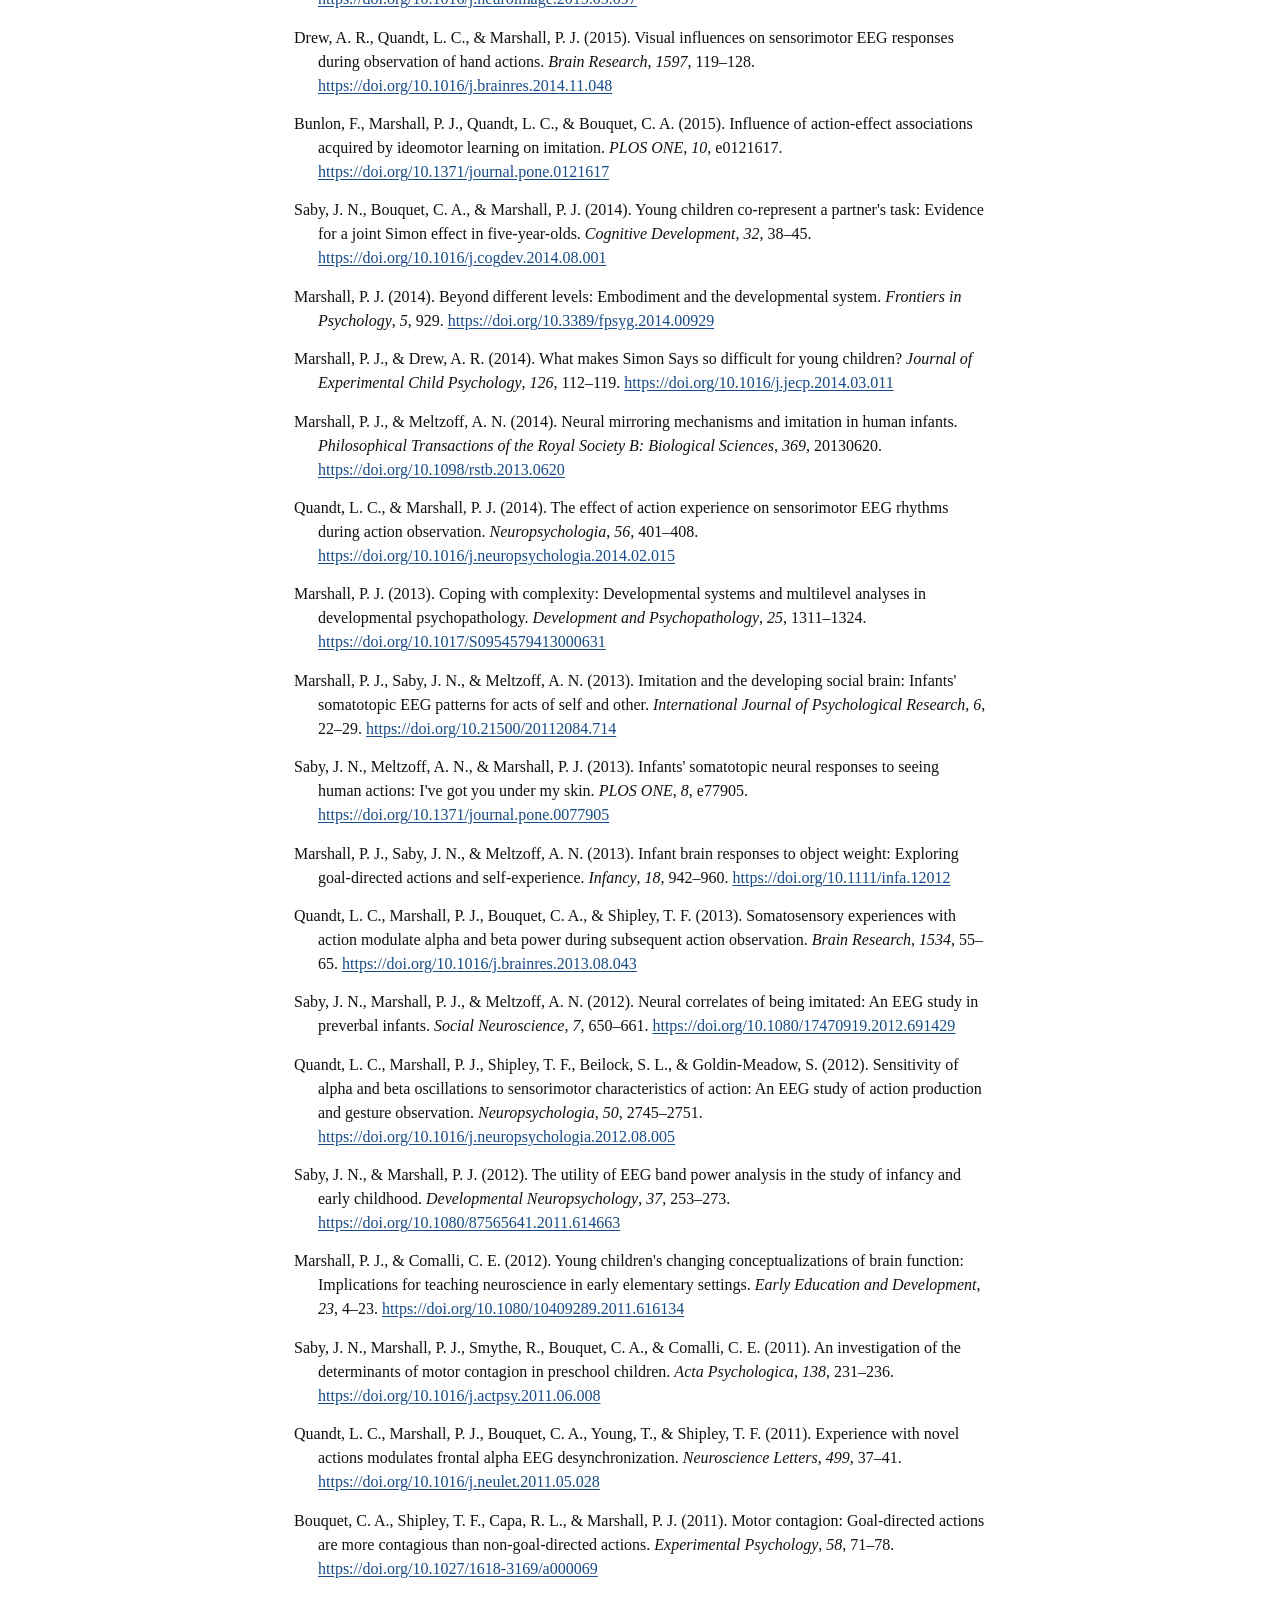
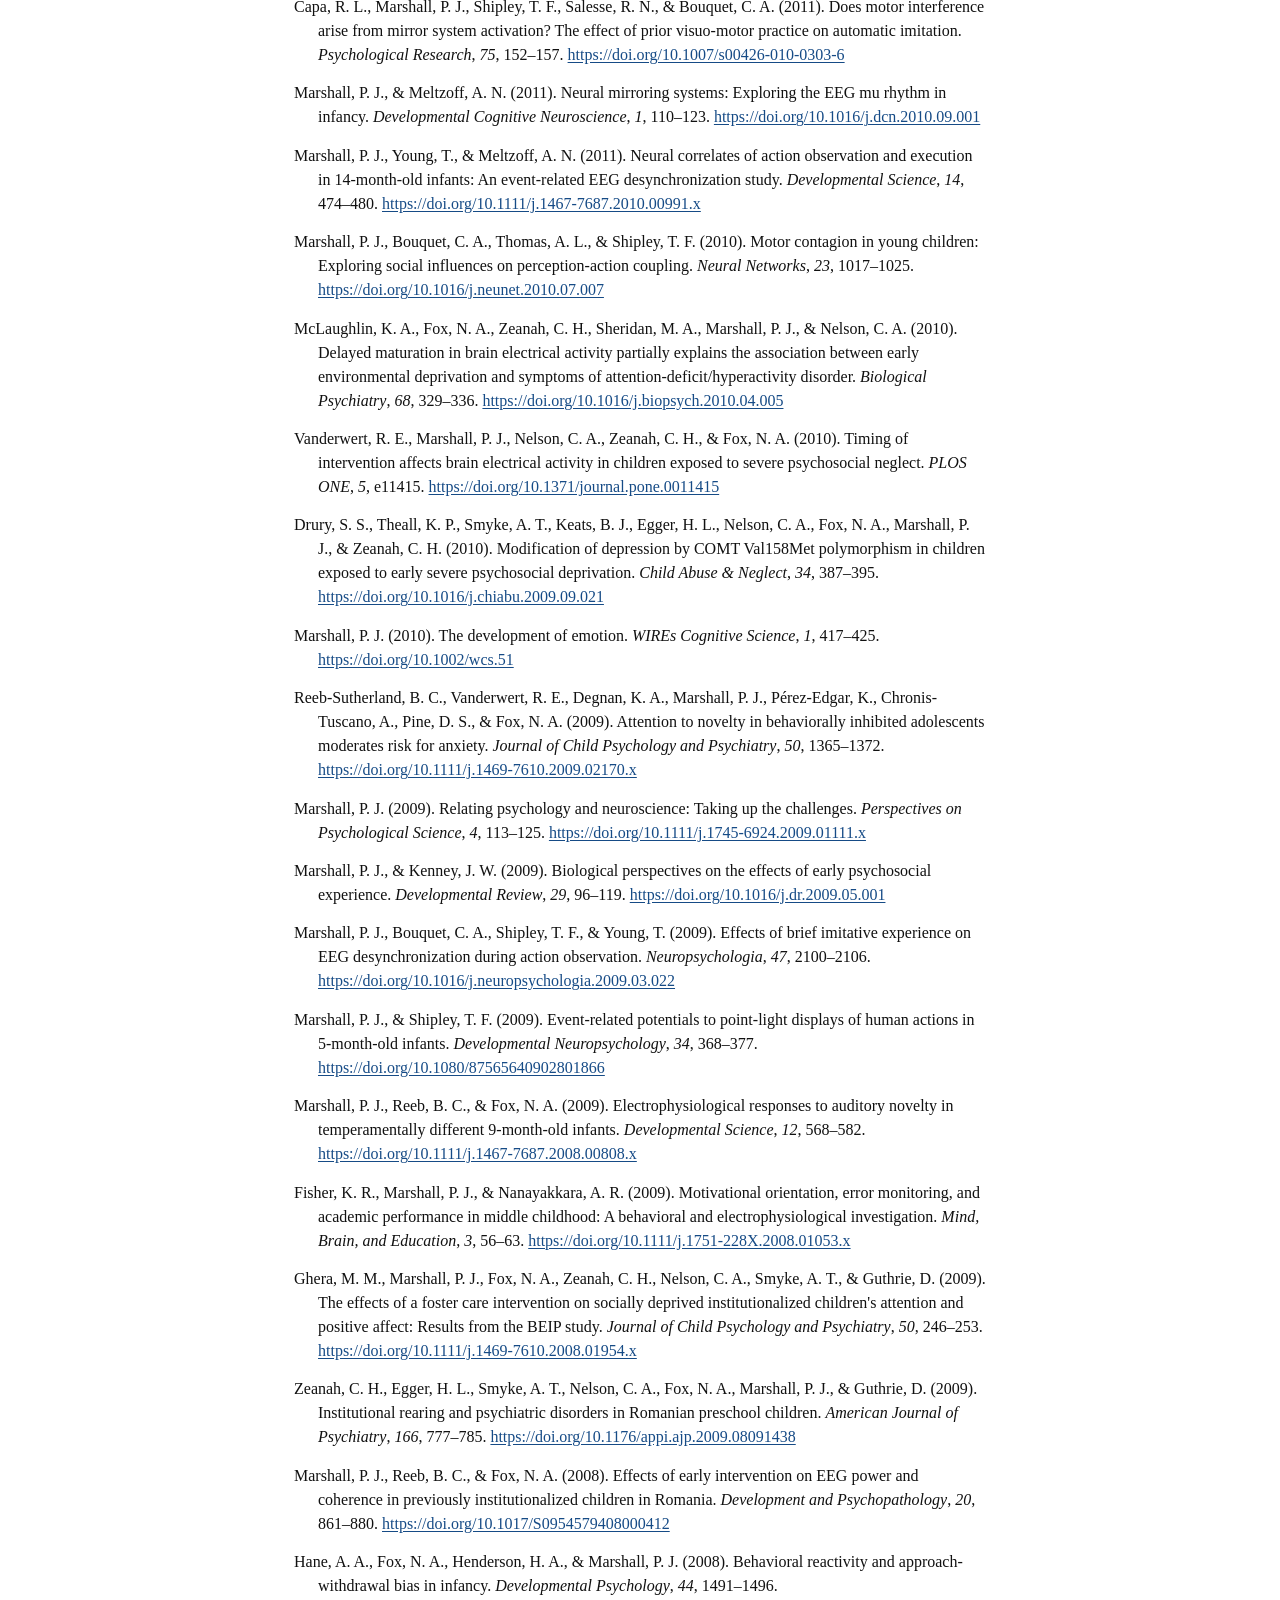
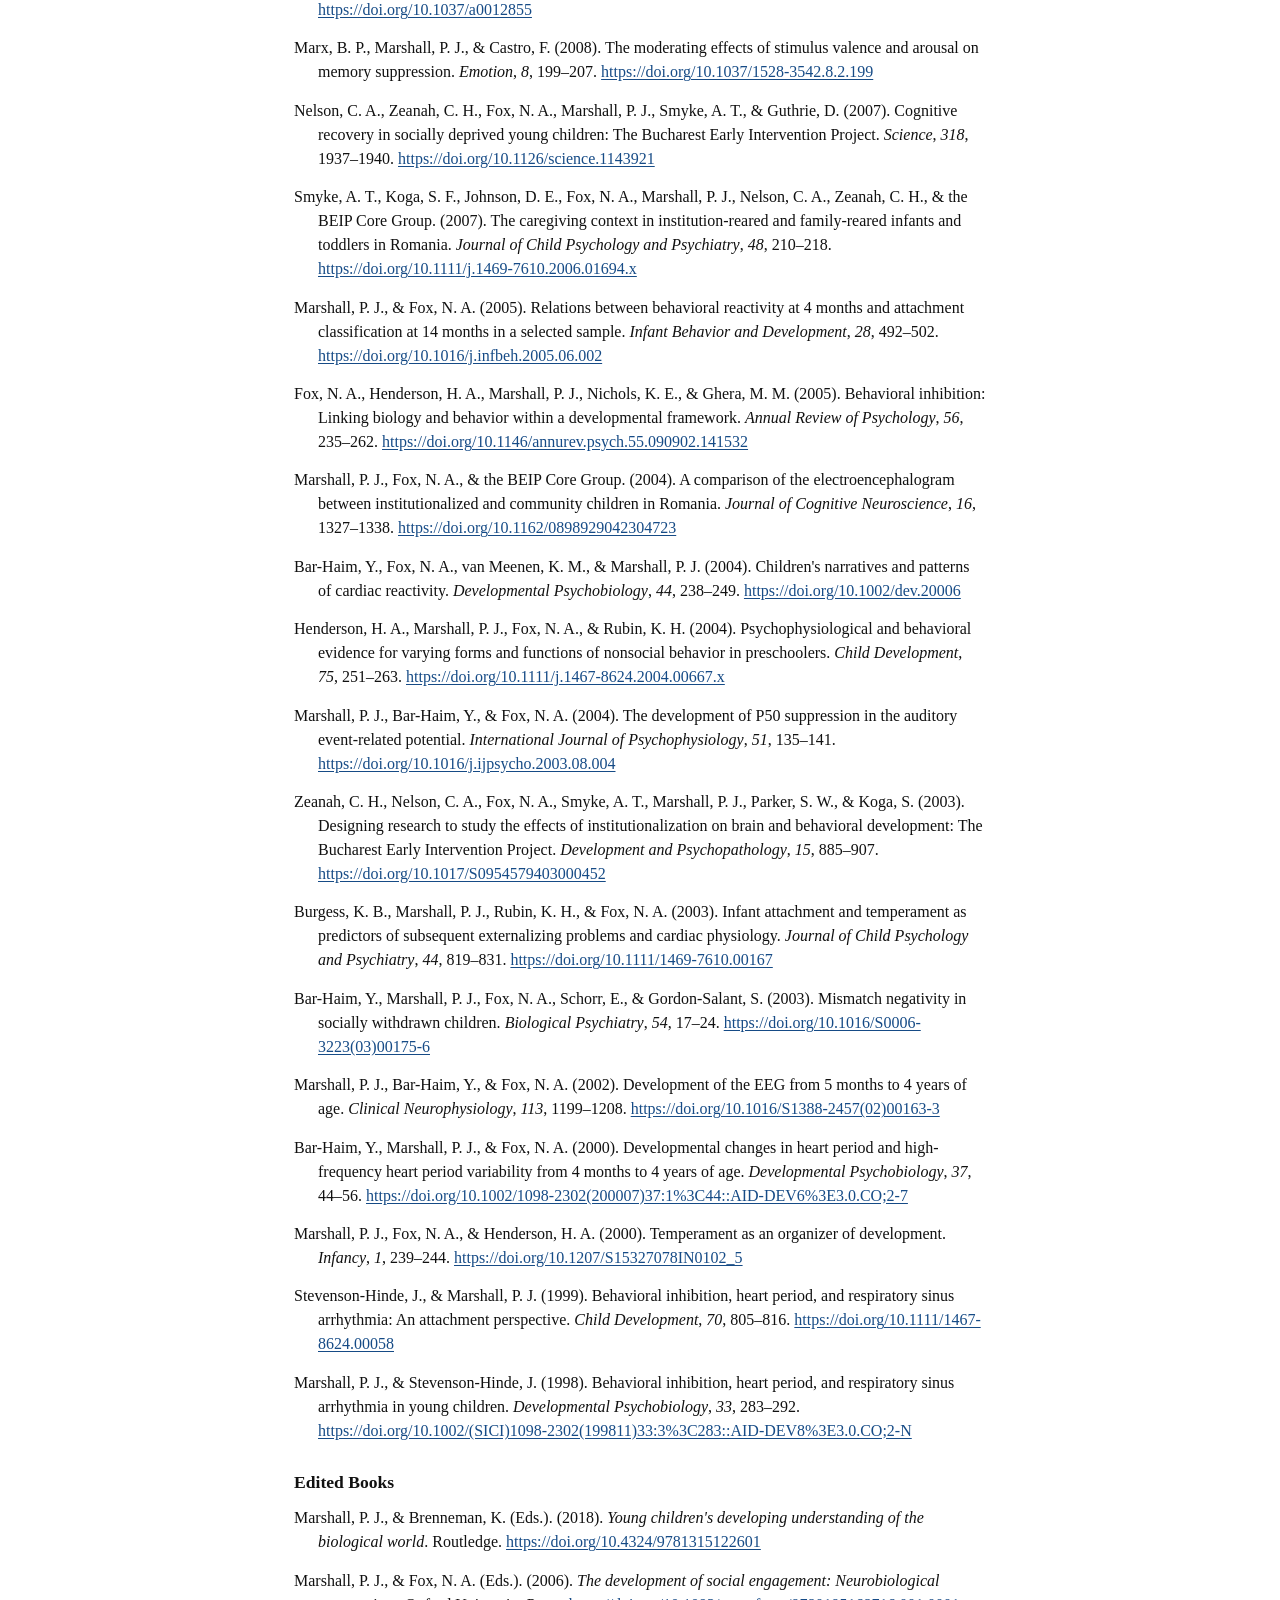
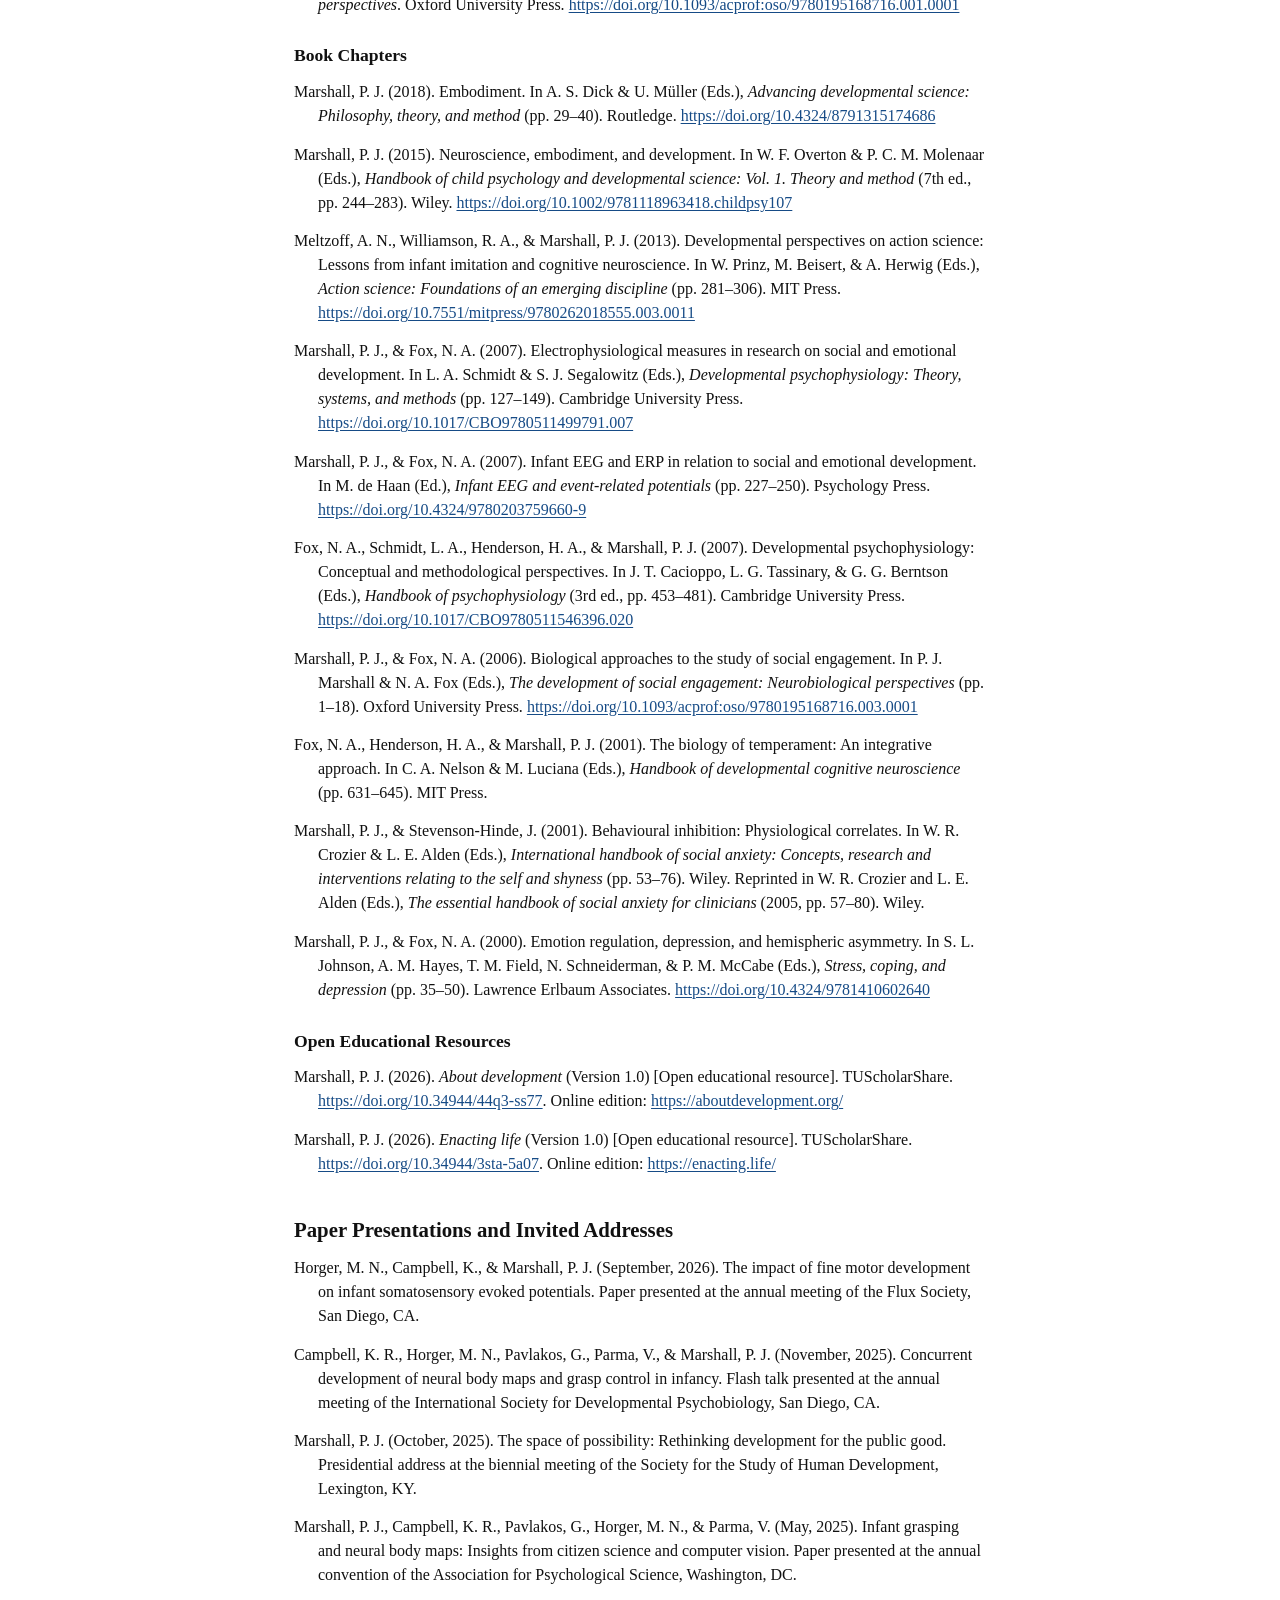
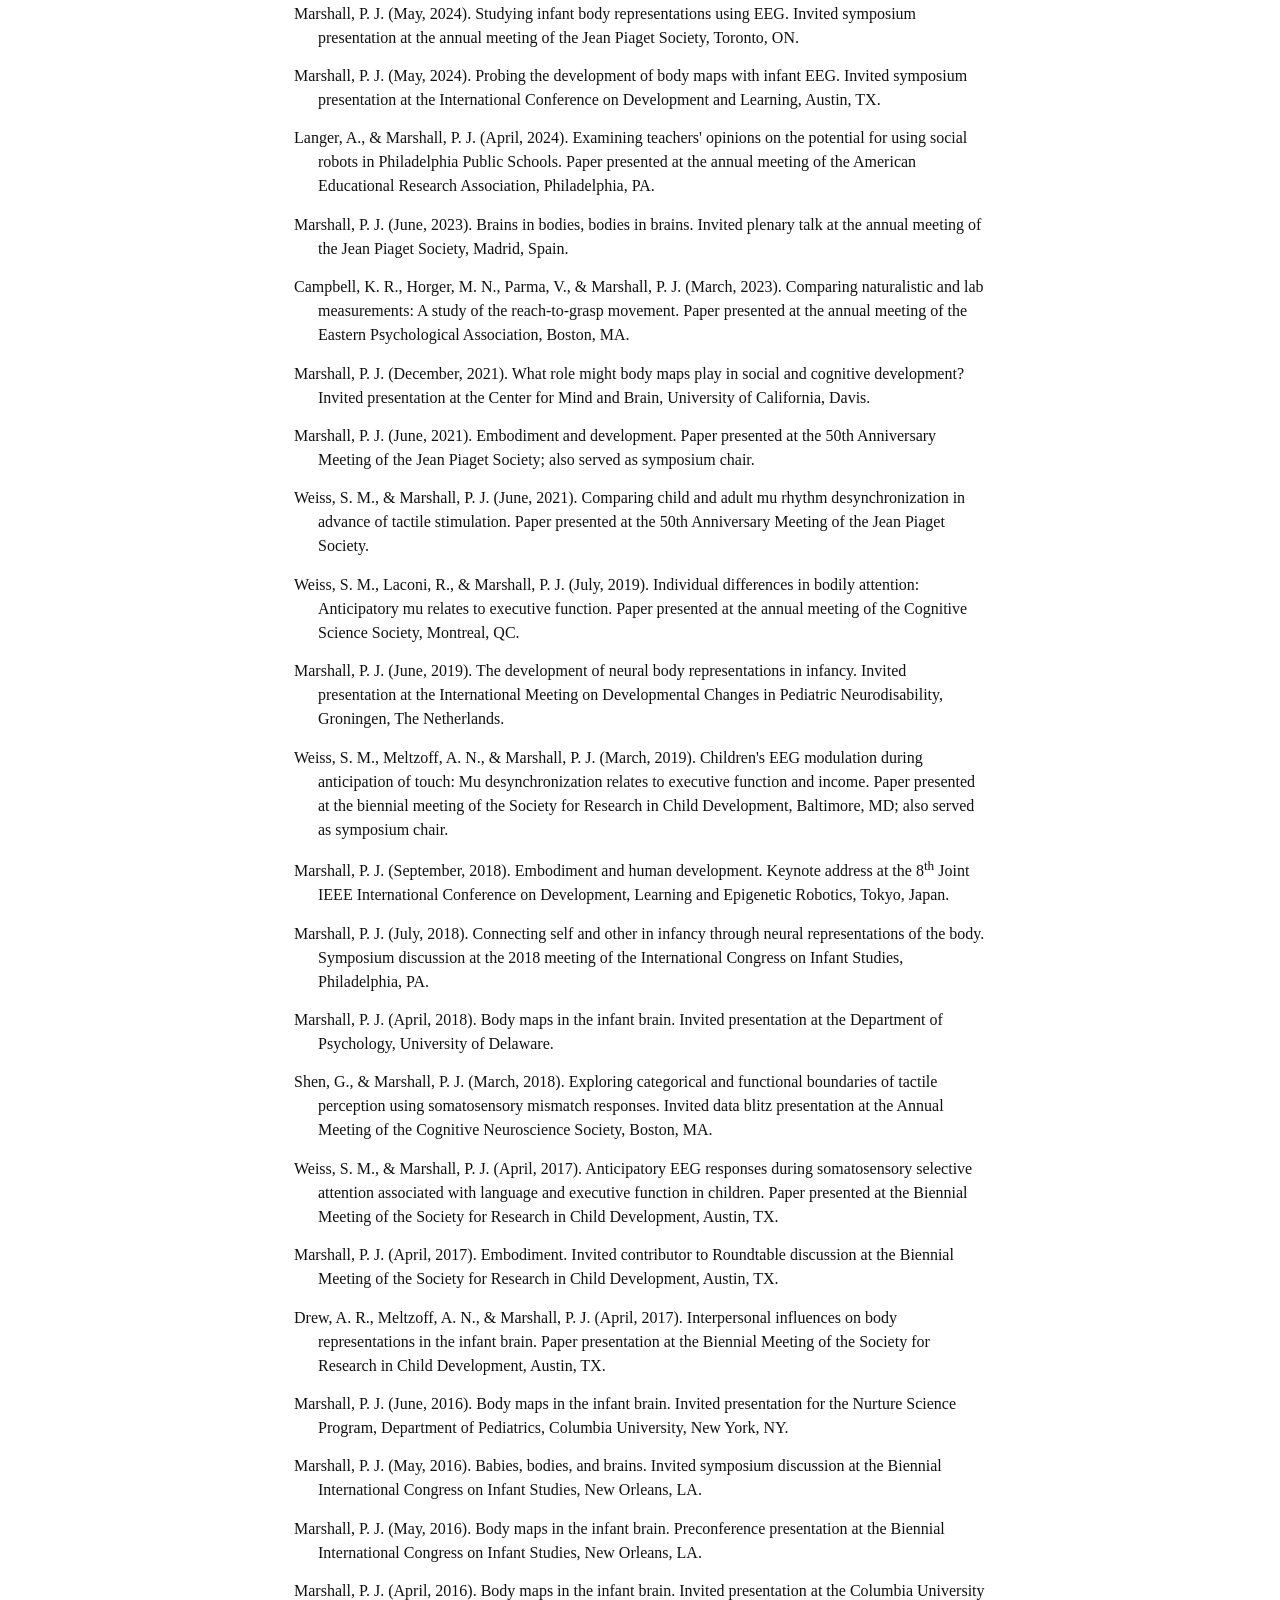
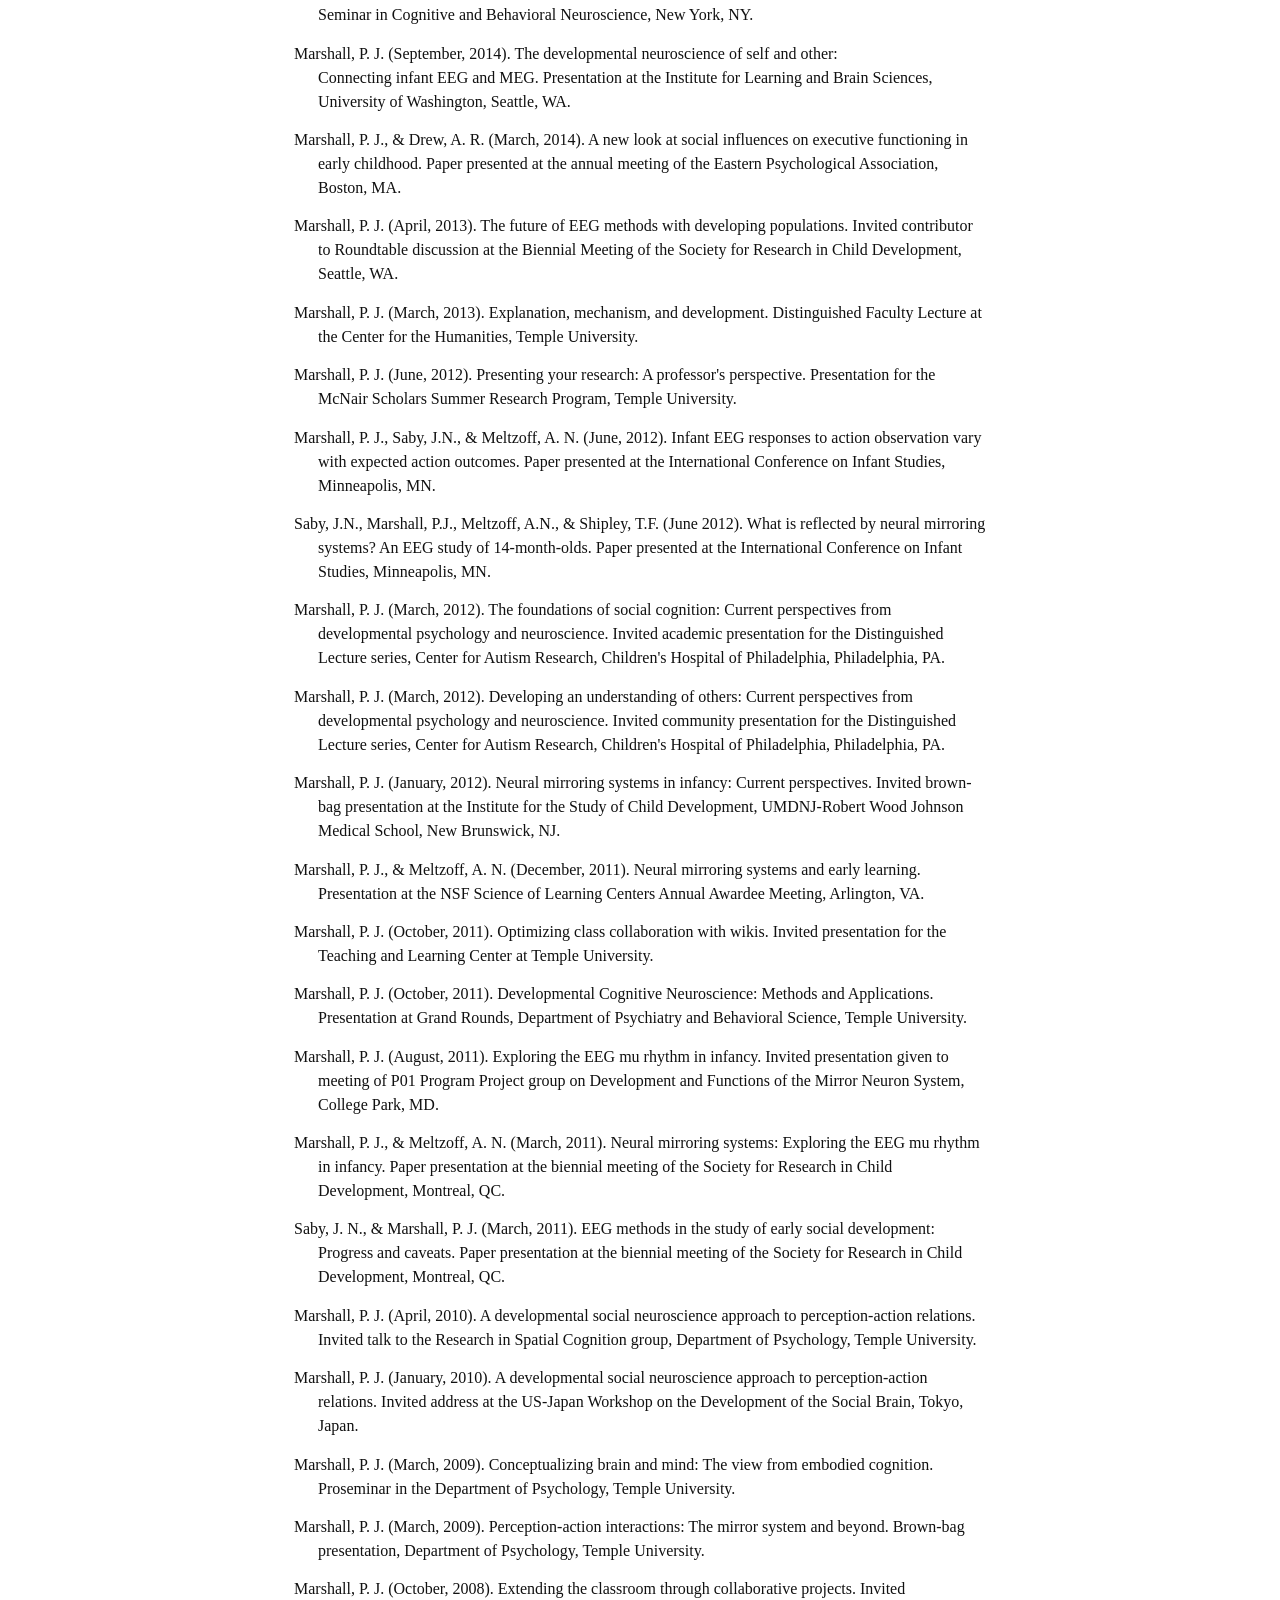
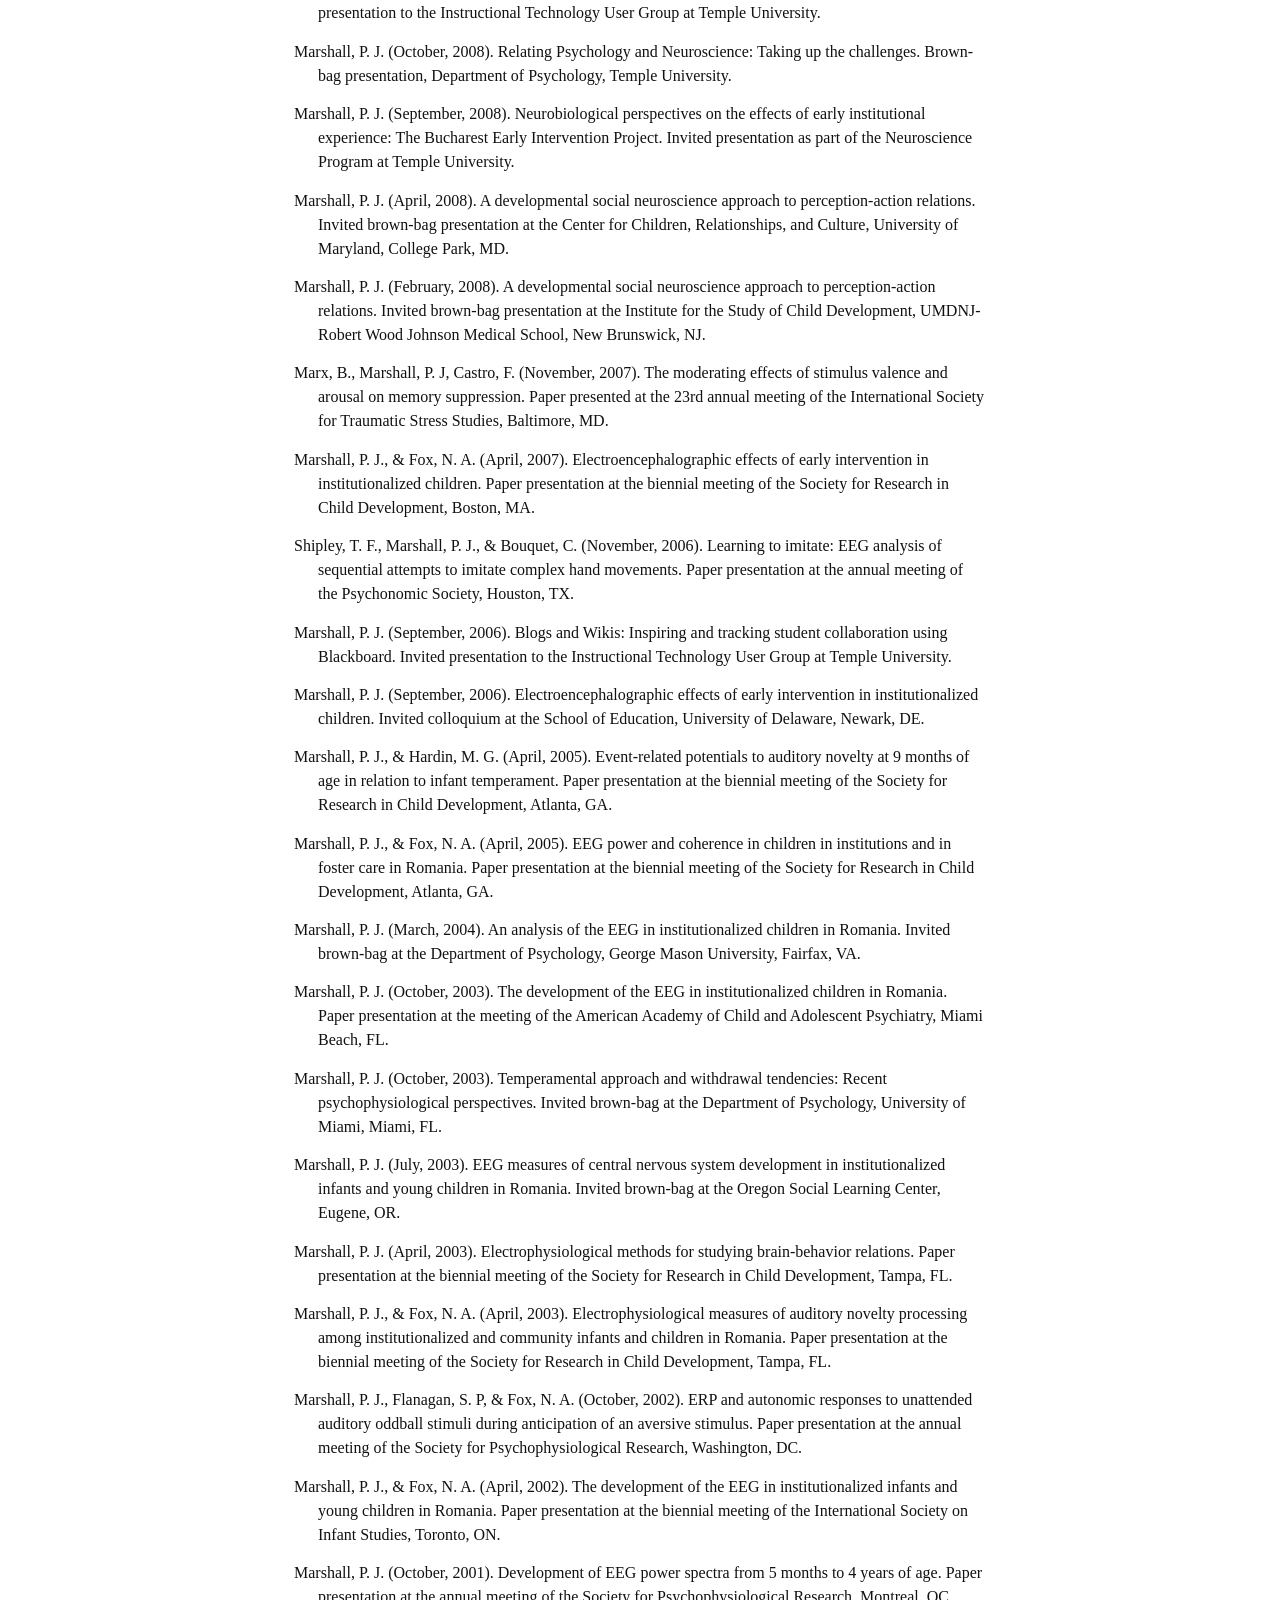
==== commit da34ebc0: "deploy: 65b9712fce504b8c27ee3ec0ff40e079ae6b0293" ====
--- a/cv.html
+++ b/cv.html
@@ -632,6 +632,12 @@
 <style type="text/css">.tippy-box[data-theme~=light-border]{background-color:#fff;background-clip:padding-box;border:1px solid rgba(0,8,16,.15);color:#333;box-shadow:0 4px 14px -2px rgba(0,8,16,.08)}.tippy-box[data-theme~=light-border]>.tippy-backdrop{background-color:#fff}.tippy-box[data-theme~=light-border]>.tippy-arrow:after,.tippy-box[data-theme~=light-border]>.tippy-svg-arrow:after{content:"";position:absolute;z-index:-1}.tippy-box[data-theme~=light-border]>.tippy-arrow:after{border-color:transparent;border-style:solid}.tippy-box[data-theme~=light-border][data-placement^=top]>.tippy-arrow:before{border-top-color:#fff}.tippy-box[data-theme~=light-border][data-placement^=top]>.tippy-arrow:after{border-top-color:rgba(0,8,16,.2);border-width:7px 7px 0;top:17px;left:1px}.tippy-box[data-theme~=light-border][data-placement^=top]>.tippy-svg-arrow>svg{top:16px}.tippy-box[data-theme~=light-border][data-placement^=top]>.tippy-svg-arrow:after{top:17px}.tippy-box[data-theme~=light-border][data-placement^=bottom]>.tippy-arrow:before{border-bottom-color:#fff;bottom:16px}.tippy-box[data-theme~=light-border][data-placement^=bottom]>.tippy-arrow:after{border-bottom-color:rgba(0,8,16,.2);border-width:0 7px 7px;bottom:17px;left:1px}.tippy-box[data-theme~=light-border][data-placement^=bottom]>.tippy-svg-arrow>svg{bottom:16px}.tippy-box[data-theme~=light-border][data-placement^=bottom]>.tippy-svg-arrow:after{bottom:17px}.tippy-box[data-theme~=light-border][data-placement^=left]>.tippy-arrow:before{border-left-color:#fff}.tippy-box[data-theme~=light-border][data-placement^=left]>.tippy-arrow:after{border-left-color:rgba(0,8,16,.2);border-width:7px 0 7px 7px;left:17px;top:1px}.tippy-box[data-theme~=light-border][data-placement^=left]>.tippy-svg-arrow>svg{left:11px}.tippy-box[data-theme~=light-border][data-placement^=left]>.tippy-svg-arrow:after{left:12px}.tippy-box[data-theme~=light-border][data-placement^=right]>.tippy-arrow:before{border-right-color:#fff;right:16px}.tippy-box[data-theme~=light-border][data-placement^=right]>.tippy-arrow:after{border-width:7px 7px 7px 0;right:17px;top:1px;border-right-color:rgba(0,8,16,.2)}.tippy-box[data-theme~=light-border][data-placement^=right]>.tippy-svg-arrow>svg{right:11px}.tippy-box[data-theme~=light-border][data-placement^=right]>.tippy-svg-arrow:after{right:12px}.tippy-box[data-theme~=light-border]>.tippy-svg-arrow{fill:#fff}.tippy-box[data-theme~=light-border]>.tippy-svg-arrow:after{background-image:url([data-uri]);background-size:16px 6px;width:16px;height:6px}</style>
 <link href="data:text/css,%2Etop%2Dright%7Bposition%3Aabsolute%3Btop%3A1em%3Bright%3A1em%7D%2Evisually%2Dhidden%7Bborder%3A0%3Bclip%3Arect%280%200%200%200%29%3Bheight%3Aauto%3Bmargin%3A0%3Boverflow%3Ahidden%3Bpadding%3A0%3Bposition%3Aabsolute%3Bwidth%3A1px%3Bwhite%2Dspace%3Anowrap%7D%2Ehidden%7Bdisplay%3Anone%20%21important%7D%2Ezindex%2Dbottom%7Bz%2Dindex%3A%2D1%20%21important%7Dfigure%2Efigure%7Bdisplay%3Ablock%7D%2Equarto%2Dlayout%2Dpanel%7Bmargin%2Dbottom%3A1em%7D%2Equarto%2Dlayout%2Dpanel%3Efigure%7Bwidth%3A100%25%7D%2Equarto%2Dlayout%2Dpanel%3Efigure%3Efigcaption%2C%2Equarto%2Dlayout%2Dpanel%3E%2Epanel%2Dcaption%7Bmargin%2Dtop%3A10pt%7D%2Equarto%2Dlayout%2Dpanel%3E%2Etable%2Dcaption%7Bmargin%2Dtop%3A0px%7D%2Etable%2Dcaption%20p%7Bmargin%2Dbottom%3A%2E5em%7D%2Equarto%2Dlayout%2Drow%7Bdisplay%3Aflex%3Bflex%2Ddirection%3Arow%3Balign%2Ditems%3Aflex%2Dstart%7D%2Equarto%2Dlayout%2Dvalign%2Dtop%7Balign%2Ditems%3Aflex%2Dstart%7D%2Equarto%2Dlayout%2Dvalign%2Dbottom%7Balign%2Ditems%3Aflex%2Dend%7D%2Equarto%2Dlayout%2Dvalign%2Dcenter%7Balign%2Ditems%3Acenter%7D%2Equarto%2Dlayout%2Dcell%7Bposition%3Arelative%3Bmargin%2Dright%3A20px%7D%2Equarto%2Dlayout%2Dcell%3Alast%2Dchild%7Bmargin%2Dright%3A0%7D%2Equarto%2Dlayout%2Dcell%20figure%2C%2Equarto%2Dlayout%2Dcell%3Ep%7Bmargin%3A%2E2em%7D%2Equarto%2Dlayout%2Dcell%20img%7Bmax%2Dwidth%3A100%25%7D%2Equarto%2Dlayout%2Dcell%20%2Ehtml%2Dwidget%7Bwidth%3A100%25%20%21important%7D%2Equarto%2Dlayout%2Dcell%20div%20figure%20p%7Bmargin%3A0%7D%2Equarto%2Dlayout%2Dcell%20figure%7Bdisplay%3Ablock%3Bmargin%2Dinline%2Dstart%3A0%3Bmargin%2Dinline%2Dend%3A0%7D%2Equarto%2Dlayout%2Dcell%20table%7Bdisplay%3Ainline%2Dtable%7D%2Equarto%2Dlayout%2Dcell%2Dsubref%20figcaption%2Cfigure%20%2Equarto%2Dlayout%2Drow%20figure%20figcaption%7Btext%2Dalign%3Acenter%3Bfont%2Dstyle%3Aitalic%7D%2Equarto%2Dfigure%7Bposition%3Arelative%3Bmargin%2Dbottom%3A1em%7D%2Equarto%2Dfigure%3Efigure%7Bwidth%3A100%25%3Bmargin%2Dbottom%3A0%7D%2Equarto%2Dfigure%2Dleft%3Efigure%3Ep%2C%2Equarto%2Dfigure%2Dleft%3Efigure%3Ediv%7Btext%2Dalign%3Aleft%7D%2Equarto%2Dfigure%2Dcenter%3Efigure%3Ep%2C%2Equarto%2Dfigure%2Dcenter%3Efigure%3Ediv%7Btext%2Dalign%3Acenter%7D%2Equarto%2Dfigure%2Dright%3Efigure%3Ep%2C%2Equarto%2Dfigure%2Dright%3Efigure%3Ediv%7Btext%2Dalign%3Aright%7D%2Equarto%2Dfigure%3Efigure%3Ediv%2Ecell%2Dannotation%2C%2Equarto%2Dfigure%3Efigure%3Ediv%20code%7Btext%2Dalign%3Aleft%7Dfigure%3Ep%3Aempty%7Bdisplay%3Anone%7Dfigure%3Ep%3Afirst%2Dchild%7Bmargin%2Dtop%3A0%3Bmargin%2Dbottom%3A0%7Dfigure%3Efigcaption%2Equarto%2Dfloat%2Dcaption%2Dbottom%7Bmargin%2Dbottom%3A%2E5em%7Dfigure%3Efigcaption%2Equarto%2Dfloat%2Dcaption%2Dtop%7Bmargin%2Dtop%3A%2E5em%7Ddiv%5Bid%5E%3Dtbl%2D%5D%7Bposition%3Arelative%7D%2Equarto%2Dfigure%3E%2Eanchorjs%2Dlink%7Bposition%3Aabsolute%3Btop%3A%2E6em%3Bright%3A%2E5em%7Ddiv%5Bid%5E%3Dtbl%2D%5D%3E%2Eanchorjs%2Dlink%7Bposition%3Aabsolute%3Btop%3A%2E7em%3Bright%3A%2E3em%7D%2Equarto%2Dfigure%3Ahover%3E%2Eanchorjs%2Dlink%2Cdiv%5Bid%5E%3Dtbl%2D%5D%3Ahover%3E%2Eanchorjs%2Dlink%2Ch2%3Ahover%3E%2Eanchorjs%2Dlink%2Ch3%3Ahover%3E%2Eanchorjs%2Dlink%2Ch4%3Ahover%3E%2Eanchorjs%2Dlink%2Ch5%3Ahover%3E%2Eanchorjs%2Dlink%2Ch6%3Ahover%3E%2Eanchorjs%2Dlink%2C%2Ereveal%2Danchorjs%2Dlink%3E%2Eanchorjs%2Dlink%7Bopacity%3A1%7D%23title%2Dblock%2Dheader%7Bmargin%2Dblock%2Dend%3A1rem%3Bposition%3Arelative%3Bmargin%2Dtop%3A%2D1px%7D%23title%2Dblock%2Dheader%20%2Eabstract%7Bmargin%2Dblock%2Dstart%3A1rem%7D%23title%2Dblock%2Dheader%20%2Eabstract%20%2Eabstract%2Dtitle%7Bfont%2Dweight%3A600%7D%23title%2Dblock%2Dheader%20a%7Btext%2Ddecoration%3Anone%7D%23title%2Dblock%2Dheader%20%2Eauthor%2C%23title%2Dblock%2Dheader%20%2Edate%2C%23title%2Dblock%2Dheader%20%2Edoi%7Bmargin%2Dblock%2Dend%3A%2E2rem%7D%23title%2Dblock%2Dheader%20%2Equarto%2Dtitle%2Dblock%3Ediv%7Bdisplay%3Aflex%7D%23title%2Dblock%2Dheader%20%2Equarto%2Dtitle%2Dblock%3Ediv%3Eh1%7Bflex%2Dgrow%3A1%7D%23title%2Dblock%2Dheader%20%2Equarto%2Dtitle%2Dblock%3Ediv%3Ebutton%7Bflex%2Dshrink%3A0%3Bheight%3A2%2E25rem%3Bmargin%2Dtop%3A0%7Dtr%2Eheader%3Eth%3Ep%3Alast%2Dof%2Dtype%7Bmargin%2Dbottom%3A0px%7Dtable%2Ctable%2Etable%7Bmargin%2Dtop%3A%2E5rem%3Bmargin%2Dbottom%3A%2E5rem%7Dcaption%2C%2Etable%2Dcaption%7Bpadding%2Dtop%3A%2E5rem%3Bpadding%2Dbottom%3A%2E5rem%3Btext%2Dalign%3Acenter%7Dfigure%2Equarto%2Dfloat%2Dtbl%20figcaption%2Equarto%2Dfloat%2Dcaption%2Dtop%7Bmargin%2Dtop%3A%2E5rem%3Bmargin%2Dbottom%3A%2E25rem%3Btext%2Dalign%3Acenter%7Dfigure%2Equarto%2Dfloat%2Dtbl%20figcaption%2Equarto%2Dfloat%2Dcaption%2Dbottom%7Bpadding%2Dtop%3A%2E25rem%3Bmargin%2Dbottom%3A%2E5rem%3Btext%2Dalign%3Acenter%7D%2Eutterances%7Bmax%2Dwidth%3Anone%3Bmargin%2Dleft%3A%2D8px%7Diframe%7Bmargin%2Dbottom%3A1em%7Ddetails%7Bmargin%2Dbottom%3A1em%7Ddetails%5Bshow%5D%7Bmargin%2Dbottom%3A0%7Ddetails%3Esummary%7Bcolor%3Argb%28110%2E5%2C110%2E5%2C110%2E5%29%7Ddetails%3Esummary%3Ep%3Aonly%2Dchild%7Bdisplay%3Ainline%7Ddiv%2Ecode%2Dcopy%2Douter%2Dscaffold%7Bposition%3Arelative%7Ddd%20code%3Anot%28%2EsourceCode%29%2Cp%20code%3Anot%28%2EsourceCode%29%7Bwhite%2Dspace%3Apre%2Dwrap%7Dcode%7Bwhite%2Dspace%3Apre%7D%40media%20print%7Bcode%7Bwhite%2Dspace%3Apre%2Dwrap%7D%7Dpre%3Ecode%7Bdisplay%3Ablock%7Dpre%3Ecode%2EsourceCode%7Bwhite%2Dspace%3Apre%7Dpre%3Ecode%2EsourceCode%3Espan%3Ea%3Afirst%2Dchild%3A%3Abefore%7Btext%2Ddecoration%3Anone%7Dpre%2Ecode%2Doverflow%2Dwrap%3Ecode%2EsourceCode%7Bwhite%2Dspace%3Apre%2Dwrap%7Dpre%2Ecode%2Doverflow%2Dscroll%3Ecode%2EsourceCode%7Bwhite%2Dspace%3Apre%7Dcode%20a%3Aany%2Dlink%7Bcolor%3Ainherit%3Btext%2Ddecoration%3Anone%7Dcode%20a%3Ahover%7Bcolor%3Ainherit%3Btext%2Ddecoration%3Aunderline%7Dul%2Etask%2Dlist%7Bpadding%2Dleft%3A1em%7D%5Bdata%2Dtippy%2Droot%5D%7Bdisplay%3Ainline%2Dblock%7D%2Etippy%2Dcontent%20%2Efootnote%2Dback%7Bdisplay%3Anone%7D%2Efootnote%2Dback%7Bmargin%2Dleft%3A%2E2em%7D%2Etippy%2Dcontent%7Boverflow%2Dx%3Aauto%7D%2Equarto%2Dembedded%2Dsource%2Dcode%7Bdisplay%3Anone%7D%2Equarto%2Dunresolved%2Dref%7Bfont%2Dweight%3A600%7D%2Equarto%2Dcover%2Dimage%7Bmax%2Dwidth%3A35%25%3Bfloat%3Aright%3Bmargin%2Dleft%3A30px%7D%2Ecell%2Doutput%2Ddisplay%20%2Ewidget%2Dsubarea%7Bmargin%2Dbottom%3A1em%7D%2Ecell%2Doutput%2Ddisplay%3Anot%28%2Eno%2Doverflow%2Dx%29%2C%2Eknitsql%2Dtable%3Anot%28%2Eno%2Doverflow%2Dx%29%7Boverflow%2Dx%3Aauto%7D%2Epanel%2Dinput%7Bmargin%2Dbottom%3A1em%7D%2Epanel%2Dinput%3Ediv%2C%2Epanel%2Dinput%3Ediv%3Ediv%7Bdisplay%3Ainline%2Dblock%3Bvertical%2Dalign%3Atop%3Bpadding%2Dright%3A12px%7D%2Epanel%2Dinput%3Ep%3Alast%2Dchild%7Bmargin%2Dbottom%3A0%7D%2Elayout%2Dsidebar%7Bmargin%2Dbottom%3A1em%7D%2Elayout%2Dsidebar%20%2Etab%2Dcontent%7Bborder%3Anone%7D%2Etab%2Dcontent%3E%2Epage%2Dcolumns%2Eactive%7Bdisplay%3Agrid%7Ddiv%2EsourceCode%3Eiframe%7Bwidth%3A100%25%3Bheight%3A300px%3Bmargin%2Dbottom%3A%2D0%2E5em%7Da%7Btext%2Dunderline%2Doffset%3A3px%7D%2Ecallout%20pre%2EsourceCode%7Bpadding%2Dleft%3A0%7Ddiv%2Eansi%2Descaped%2Doutput%7Bfont%2Dfamily%3Amonospace%3Bdisplay%3Ablock%7D%2Eansi%2Dblack%2Dfg%7Bcolor%3A%233e424d%7D%2Eansi%2Dblack%2Dbg%7Bbackground%2Dcolor%3A%233e424d%7D%2Eansi%2Dblack%2Dintense%2Dblack%2C%2Eansi%2Dbright%2Dblack%2Dfg%7Bcolor%3A%23282c36%7D%2Eansi%2Dblack%2Dintense%2Dblack%2C%2Eansi%2Dbright%2Dblack%2Dbg%7Bbackground%2Dcolor%3A%23282c36%7D%2Eansi%2Dred%2Dfg%7Bcolor%3A%23e75c58%7D%2Eansi%2Dred%2Dbg%7Bbackground%2Dcolor%3A%23e75c58%7D%2Eansi%2Dred%2Dintense%2Dred%2C%2Eansi%2Dbright%2Dred%2Dfg%7Bcolor%3A%23b22b31%7D%2Eansi%2Dred%2Dintense%2Dred%2C%2Eansi%2Dbright%2Dred%2Dbg%7Bbackground%2Dcolor%3A%23b22b31%7D%2Eansi%2Dgreen%2Dfg%7Bcolor%3A%2300a250%7D%2Eansi%2Dgreen%2Dbg%7Bbackground%2Dcolor%3A%2300a250%7D%2Eansi%2Dgreen%2Dintense%2Dgreen%2C%2Eansi%2Dbright%2Dgreen%2Dfg%7Bcolor%3A%23007427%7D%2Eansi%2Dgreen%2Dintense%2Dgreen%2C%2Eansi%2Dbright%2Dgreen%2Dbg%7Bbackground%2Dcolor%3A%23007427%7D%2Eansi%2Dyellow%2Dfg%7Bcolor%3A%23ddb62b%7D%2Eansi%2Dyellow%2Dbg%7Bbackground%2Dcolor%3A%23ddb62b%7D%2Eansi%2Dyellow%2Dintense%2Dyellow%2C%2Eansi%2Dbright%2Dyellow%2Dfg%7Bcolor%3A%23b27d12%7D%2Eansi%2Dyellow%2Dintense%2Dyellow%2C%2Eansi%2Dbright%2Dyellow%2Dbg%7Bbackground%2Dcolor%3A%23b27d12%7D%2Eansi%2Dblue%2Dfg%7Bcolor%3A%23208ffb%7D%2Eansi%2Dblue%2Dbg%7Bbackground%2Dcolor%3A%23208ffb%7D%2Eansi%2Dblue%2Dintense%2Dblue%2C%2Eansi%2Dbright%2Dblue%2Dfg%7Bcolor%3A%230065ca%7D%2Eansi%2Dblue%2Dintense%2Dblue%2C%2Eansi%2Dbright%2Dblue%2Dbg%7Bbackground%2Dcolor%3A%230065ca%7D%2Eansi%2Dmagenta%2Dfg%7Bcolor%3A%23d160c4%7D%2Eansi%2Dmagenta%2Dbg%7Bbackground%2Dcolor%3A%23d160c4%7D%2Eansi%2Dmagenta%2Dintense%2Dmagenta%2C%2Eansi%2Dbright%2Dmagenta%2Dfg%7Bcolor%3A%23a03196%7D%2Eansi%2Dmagenta%2Dintense%2Dmagenta%2C%2Eansi%2Dbright%2Dmagenta%2Dbg%7Bbackground%2Dcolor%3A%23a03196%7D%2Eansi%2Dcyan%2Dfg%7Bcolor%3A%2360c6c8%7D%2Eansi%2Dcyan%2Dbg%7Bbackground%2Dcolor%3A%2360c6c8%7D%2Eansi%2Dcyan%2Dintense%2Dcyan%2C%2Eansi%2Dbright%2Dcyan%2Dfg%7Bcolor%3A%23258f8f%7D%2Eansi%2Dcyan%2Dintense%2Dcyan%2C%2Eansi%2Dbright%2Dcyan%2Dbg%7Bbackground%2Dcolor%3A%23258f8f%7D%2Eansi%2Dwhite%2Dfg%7Bcolor%3A%23c5c1b4%7D%2Eansi%2Dwhite%2Dbg%7Bbackground%2Dcolor%3A%23c5c1b4%7D%2Eansi%2Dwhite%2Dintense%2Dwhite%2C%2Eansi%2Dbright%2Dwhite%2Dfg%7Bcolor%3A%23a1a6b2%7D%2Eansi%2Dwhite%2Dintense%2Dwhite%2C%2Eansi%2Dbright%2Dwhite%2Dbg%7Bbackground%2Dcolor%3A%23a1a6b2%7D%2Eansi%2Ddefault%2Dinverse%2Dfg%7Bcolor%3A%23fff%7D%2Eansi%2Ddefault%2Dinverse%2Dbg%7Bbackground%2Dcolor%3A%23000%7D%2Eansi%2Dbold%7Bfont%2Dweight%3Abold%7D%2Eansi%2Dunderline%7Btext%2Ddecoration%3Aunderline%7D%3Aroot%7B%2D%2Dquarto%2Dbody%2Dbg%3A%20%23fff%3B%2D%2Dquarto%2Dbody%2Dcolor%3A%20%23222%3B%2D%2Dquarto%2Dtext%2Dmuted%3A%20rgb%28110%2E5%2C%20110%2E5%2C%20110%2E5%29%3B%2D%2Dquarto%2Dborder%2Dcolor%3A%20rgb%28110%2E5%2C%20110%2E5%2C%20110%2E5%29%3B%2D%2Dquarto%2Dborder%2Dwidth%3A%201px%3B%2D%2Dquarto%2Dborder%2Dradius%3A%204px%7Dtable%2Egt%5Ftable%7Bcolor%3Avar%28%2D%2Dquarto%2Dbody%2Dcolor%29%3Bfont%2Dsize%3A1em%3Bwidth%3A100%25%3Bbackground%2Dcolor%3Argba%280%2C0%2C0%2C0%29%3Bborder%2Dtop%2Dwidth%3Ainherit%3Bborder%2Dbottom%2Dwidth%3Ainherit%3Bborder%2Dcolor%3Avar%28%2D%2Dquarto%2Dborder%2Dcolor%29%7Dtable%2Egt%5Ftable%20th%2Egt%5Fcolumn%5Fspanner%5Fouter%7Bcolor%3Avar%28%2D%2Dquarto%2Dbody%2Dcolor%29%3Bbackground%2Dcolor%3Argba%280%2C0%2C0%2C0%29%3Bborder%2Dtop%2Dwidth%3Ainherit%3Bborder%2Dbottom%2Dwidth%3Ainherit%3Bborder%2Dcolor%3Avar%28%2D%2Dquarto%2Dborder%2Dcolor%29%7Dtable%2Egt%5Ftable%20th%2Egt%5Fcol%5Fheading%7Bcolor%3Avar%28%2D%2Dquarto%2Dbody%2Dcolor%29%3Bfont%2Dweight%3Abold%3Bbackground%2Dcolor%3Argba%280%2C0%2C0%2C0%29%7Dtable%2Egt%5Ftable%20thead%2Egt%5Fcol%5Fheadings%7Bborder%2Dbottom%3A1px%20solid%20currentColor%3Bborder%2Dtop%2Dwidth%3Ainherit%3Bborder%2Dtop%2Dcolor%3Avar%28%2D%2Dquarto%2Dborder%2Dcolor%29%7Dtable%2Egt%5Ftable%20thead%2Egt%5Fcol%5Fheadings%3Anot%28%3Afirst%2Dchild%29%7Bborder%2Dtop%2Dwidth%3A1px%3Bborder%2Dtop%2Dcolor%3Avar%28%2D%2Dquarto%2Dborder%2Dcolor%29%7Dtable%2Egt%5Ftable%20td%2Egt%5Frow%7Bborder%2Dbottom%2Dwidth%3A1px%3Bborder%2Dbottom%2Dcolor%3Avar%28%2D%2Dquarto%2Dborder%2Dcolor%29%3Bborder%2Dtop%2Dwidth%3A0px%7Dtable%2Egt%5Ftable%20tbody%2Egt%5Ftable%5Fbody%7Bborder%2Dtop%2Dwidth%3A1px%3Bborder%2Dbottom%2Dwidth%3A1px%3Bborder%2Dbottom%2Dcolor%3Avar%28%2D%2Dquarto%2Dborder%2Dcolor%29%3Bborder%2Dtop%2Dcolor%3AcurrentColor%7Ddiv%2Ecolumns%7Bdisplay%3Ainitial%3Bgap%3Ainitial%7Ddiv%2Ecolumn%7Bdisplay%3Ainline%2Dblock%3Boverflow%2Dx%3Ainitial%3Bvertical%2Dalign%3Atop%3Bwidth%3A50%25%7D%2Ecode%2Dannotation%2Dtip%2Dcontent%7Bword%2Dwrap%3Abreak%2Dword%7D%2Ecode%2Dannotation%2Dcontainer%2Dhidden%7Bdisplay%3Anone%20%21important%7Ddl%2Ecode%2Dannotation%2Dcontainer%2Dgrid%7Bdisplay%3Agrid%3Bgrid%2Dtemplate%2Dcolumns%3Amin%2Dcontent%20auto%7Ddl%2Ecode%2Dannotation%2Dcontainer%2Dgrid%20dt%7Bgrid%2Dcolumn%3A1%7Ddl%2Ecode%2Dannotation%2Dcontainer%2Dgrid%20dd%7Bgrid%2Dcolumn%3A2%7Dpre%2EsourceCode%2Ecode%2Dannotation%2Dcode%7Bpadding%2Dright%3A0%7Dcode%2EsourceCode%20%2Ecode%2Dannotation%2Danchor%7Bz%2Dindex%3A100%3Bposition%3Arelative%3Bfloat%3Aright%3Bbackground%2Dcolor%3Argba%280%2C0%2C0%2C0%29%7Dinput%5Btype%3Dcheckbox%5D%7Bmargin%2Dright%3A%2E5ch%7D%3Aroot%7B%2D%2Dmermaid%2Dbg%2Dcolor%3A%20%23fff%3B%2D%2Dmermaid%2Dedge%2Dcolor%3A%20%23999%3B%2D%2Dmermaid%2Dnode%2Dfg%2Dcolor%3A%20%23222%3B%2D%2Dmermaid%2Dfg%2Dcolor%3A%20%23222%3B%2D%2Dmermaid%2Dfg%2Dcolor%2D%2Dlighter%3A%20rgb%2859%2E5%2C%2059%2E5%2C%2059%2E5%29%3B%2D%2Dmermaid%2Dfg%2Dcolor%2D%2Dlightest%3A%20%23555555%3B%2D%2Dmermaid%2Dfont%2Dfamily%3A%20sans%2Dserif%3B%2D%2Dmermaid%2Dlabel%2Dbg%2Dcolor%3A%20%23fff%3B%2D%2Dmermaid%2Dlabel%2Dfg%2Dcolor%3A%20%23468%3B%2D%2Dmermaid%2Dnode%2Dbg%2Dcolor%3A%20rgba%2868%2C%20102%2C%20136%2C%200%2E1%29%3B%2D%2Dmermaid%2Dnode%2Dfg%2Dcolor%3A%20%23222%7D%40media%20print%7B%3Aroot%7Bfont%2Dsize%3A11pt%7D%23quarto%2Dsidebar%2C%23TOC%2C%2Enav%2Dpage%7Bdisplay%3Anone%7D%2Epage%2Dcolumns%20%2Econtent%7Bgrid%2Dcolumn%2Dstart%3Apage%2Dstart%7D%2Efixed%2Dtop%7Bposition%3Arelative%7D%2Epanel%2Dcaption%2C%2Efigure%2Dcaption%2Cfigcaption%7Bcolor%3A%23666%7D%7Dbody%2Equarto%2Dlight%20%2Edark%2Dcontent%7Bdisplay%3Anone%20%21important%7Dbody%2Equarto%2Ddark%20%2Elight%2Dcontent%7Bdisplay%3Anone%20%21important%7D%2Ecode%2Dcopy%2Dbutton%7Bposition%3Aabsolute%3Btop%3A0%3Bright%3A0%3Bborder%3A0%3Bmargin%2Dtop%3A5px%3Bmargin%2Dright%3A5px%3Bbackground%2Dcolor%3Argba%280%2C0%2C0%2C0%29%3Bz%2Dindex%3A3%7D%2Ecode%2Dcopy%2Dbutton%2Dtooltip%7Bfont%2Dsize%3A%2E75em%7Ddiv%2Ecode%2Dcopy%2Douter%2Dscaffold%3Ahover%3E%2Ecode%2Dcopy%2Dbutton%3E%2Ebi%3A%3Abefore%7Bdisplay%3Ainline%2Dblock%3Bheight%3A1rem%3Bwidth%3A1rem%3Bcontent%3A%22%22%3Bvertical%2Dalign%3A%2D0%2E125em%3Bbackground%2Dimage%3Aurl%28%27data%3Aimage%2Fsvg%2Bxml%2C%3Csvg%20xmlns%3D%22http%3A%2F%2Fwww%2Ew3%2Eorg%2F2000%2Fsvg%22%20width%3D%2216%22%20height%3D%2216%22%20fill%3D%22rgb%28111%2C%20111%2C%20111%29%22%20viewBox%3D%220%200%2016%2016%22%3E%3Cpath%20d%3D%22M4%201%2E5H3a2%202%200%200%200%2D2%202V14a2%202%200%200%200%202%202h10a2%202%200%200%200%202%2D2V3%2E5a2%202%200%200%200%2D2%2D2h%2D1v1h1a1%201%200%200%201%201%201V14a1%201%200%200%201%2D1%201H3a1%201%200%200%201%2D1%2D1V3%2E5a1%201%200%200%201%201%2D1h1v%2D1z%22%2F%3E%3Cpath%20d%3D%22M9%2E5%201a%2E5%2E5%200%200%201%20%2E5%2E5v1a%2E5%2E5%200%200%201%2D%2E5%2E5h%2D3a%2E5%2E5%200%200%201%2D%2E5%2D%2E5v%2D1a%2E5%2E5%200%200%201%20%2E5%2D%2E5h3zm%2D3%2D1A1%2E5%201%2E5%200%200%200%205%201%2E5v1A1%2E5%201%2E5%200%200%200%206%2E5%204h3A1%2E5%201%2E5%200%200%200%2011%202%2E5v%2D1A1%2E5%201%2E5%200%200%200%209%2E5%200h%2D3z%22%2F%3E%3C%2Fsvg%3E%27%29%3Bbackground%2Drepeat%3Ano%2Drepeat%3Bbackground%2Dsize%3A1rem%201rem%7Ddiv%2Ecode%2Dcopy%2Douter%2Dscaffold%3Ahover%3E%2Ecode%2Dcopy%2Dbutton%2Dchecked%3E%2Ebi%3A%3Abefore%7Bbackground%2Dimage%3Aurl%28%27data%3Aimage%2Fsvg%2Bxml%2C%3Csvg%20xmlns%3D%22http%3A%2F%2Fwww%2Ew3%2Eorg%2F2000%2Fsvg%22%20width%3D%2216%22%20height%3D%2216%22%20fill%3D%22rgb%28111%2C%20111%2C%20111%29%22%20viewBox%3D%220%200%2016%2016%22%3E%3Cpath%20d%3D%22M13%2E854%203%2E646a%2E5%2E5%200%200%201%200%20%2E708l%2D7%207a%2E5%2E5%200%200%201%2D%2E708%200l%2D3%2E5%2D3%2E5a%2E5%2E5%200%201%201%20%2E708%2D%2E708L6%2E5%2010%2E293l6%2E646%2D6%2E647a%2E5%2E5%200%200%201%20%2E708%200z%22%2F%3E%3C%2Fsvg%3E%27%29%7Ddiv%2Ecode%2Dcopy%2Douter%2Dscaffold%3Ahover%3E%2Ecode%2Dcopy%2Dbutton%3Ahover%3E%2Ebi%3A%3Abefore%7Bbackground%2Dimage%3Aurl%28%27data%3Aimage%2Fsvg%2Bxml%2C%3Csvg%20xmlns%3D%22http%3A%2F%2Fwww%2Ew3%2Eorg%2F2000%2Fsvg%22%20width%3D%2216%22%20height%3D%2216%22%20fill%3D%22rgb%2813%2C%20110%2C%20253%29%22%20viewBox%3D%220%200%2016%2016%22%3E%3Cpath%20d%3D%22M4%201%2E5H3a2%202%200%200%200%2D2%202V14a2%202%200%200%200%202%202h10a2%202%200%200%200%202%2D2V3%2E5a2%202%200%200%200%2D2%2D2h%2D1v1h1a1%201%200%200%201%201%201V14a1%201%200%200%201%2D1%201H3a1%201%200%200%201%2D1%2D1V3%2E5a1%201%200%200%201%201%2D1h1v%2D1z%22%2F%3E%3Cpath%20d%3D%22M9%2E5%201a%2E5%2E5%200%200%201%20%2E5%2E5v1a%2E5%2E5%200%200%201%2D%2E5%2E5h%2D3a%2E5%2E5%200%200%201%2D%2E5%2D%2E5v%2D1a%2E5%2E5%200%200%201%20%2E5%2D%2E5h3zm%2D3%2D1A1%2E5%201%2E5%200%200%200%205%201%2E5v1A1%2E5%201%2E5%200%200%200%206%2E5%204h3A1%2E5%201%2E5%200%200%200%2011%202%2E5v%2D1A1%2E5%201%2E5%200%200%200%209%2E5%200h%2D3z%22%2F%3E%3C%2Fsvg%3E%27%29%7Ddiv%2Ecode%2Dcopy%2Douter%2Dscaffold%3Ahover%3E%2Ecode%2Dcopy%2Dbutton%2Dchecked%3Ahover%3E%2Ebi%3A%3Abefore%7Bbackground%2Dimage%3Aurl%28%27data%3Aimage%2Fsvg%2Bxml%2C%3Csvg%20xmlns%3D%22http%3A%2F%2Fwww%2Ew3%2Eorg%2F2000%2Fsvg%22%20width%3D%2216%22%20height%3D%2216%22%20fill%3D%22rgb%2813%2C%20110%2C%20253%29%22%20%20viewBox%3D%220%200%2016%2016%22%3E%3Cpath%20d%3D%22M13%2E854%203%2E646a%2E5%2E5%200%200%201%200%20%2E708l%2D7%207a%2E5%2E5%200%200%201%2D%2E708%200l%2D3%2E5%2D3%2E5a%2E5%2E5%200%201%201%20%2E708%2D%2E708L6%2E5%2010%2E293l6%2E646%2D6%2E647a%2E5%2E5%200%200%201%20%2E708%200z%22%2F%3E%3C%2Fsvg%3E%27%29%7D%2Epanel%2Dtabset%20%5Brole%3Dtablist%5D%7Bborder%2Dbottom%3A1px%20solid%20%23dee2e6%3Blist%2Dstyle%3Anone%3Bmargin%3A0%3Bpadding%3A0%3Bwidth%3A100%25%7D%2Epanel%2Dtabset%20%5Brole%3Dtablist%5D%20%2A%7B%2Dwebkit%2Dbox%2Dsizing%3Aborder%2Dbox%3Bbox%2Dsizing%3Aborder%2Dbox%7D%40media%28min%2Dwidth%3A%2030em%29%7B%2Epanel%2Dtabset%20%5Brole%3Dtablist%5D%20li%7Bdisplay%3Ainline%2Dblock%7D%7D%2Epanel%2Dtabset%20%5Brole%3Dtab%5D%7Bborder%3A1px%20solid%20rgba%280%2C0%2C0%2C0%29%3Bborder%2Dtop%2Dcolor%3A%23dee2e6%3Bdisplay%3Ablock%3Bpadding%3A%2E5em%201em%3Btext%2Ddecoration%3Anone%7D%40media%28min%2Dwidth%3A%2030em%29%7B%2Epanel%2Dtabset%20%5Brole%3Dtab%5D%7Bborder%2Dtop%2Dcolor%3Argba%280%2C0%2C0%2C0%29%3Bdisplay%3Ainline%2Dblock%3Bmargin%2Dbottom%3A%2D1px%7D%7D%2Epanel%2Dtabset%20%5Brole%3Dtab%5D%5Baria%2Dselected%3Dtrue%5D%7Bbackground%2Dcolor%3A%23dee2e6%7D%40media%28min%2Dwidth%3A%2030em%29%7B%2Epanel%2Dtabset%20%5Brole%3Dtab%5D%5Baria%2Dselected%3Dtrue%5D%7Bbackground%2Dcolor%3Argba%280%2C0%2C0%2C0%29%3Bborder%3A1px%20solid%20%23dee2e6%3Bborder%2Dbottom%2Dcolor%3A%23fff%7D%7D%40media%28min%2Dwidth%3A%2030em%29%7B%2Epanel%2Dtabset%20%5Brole%3Dtab%5D%3Ahover%3Anot%28%5Baria%2Dselected%3Dtrue%5D%29%7Bborder%3A1px%20solid%20%23dee2e6%7D%7D%2Eimg%2Dfluid%7Bmax%2Dwidth%3A100%25%3Bheight%3Aauto%7D%3Aroot%7B%2D%2Dquarto%2Dscss%2Dexport%2Dbody%2Dbg%3A%20%23fff%3B%2D%2Dquarto%2Dscss%2Dexport%2Dbody%2Dcolor%3A%20%23222%3B%2D%2Dquarto%2Dscss%2Dexport%2Dtext%2Dmuted%3A%20rgb%28110%2E5%2C%20110%2E5%2C%20110%2E5%29%3B%2D%2Dquarto%2Dscss%2Dexport%2Dborder%2Dcolor%3A%20rgb%28110%2E5%2C%20110%2E5%2C%20110%2E5%29%3B%2D%2Dquarto%2Dscss%2Dexport%2Dtable%2Dborder%2Dcolor%3A%20rgb%28110%2E5%2C%20110%2E5%2C%20110%2E5%29%3B%2D%2Dquarto%2Dscss%2Dexport%2Dbtn%2Dcode%2Dcopy%2Dcolor%3A%20rgb%28110%2E5%2C%20110%2E5%2C%20110%2E5%29%3B%2D%2Dquarto%2Dscss%2Dexport%2Dbtn%2Dcode%2Dcopy%2Dcolor%2Dactive%3A%20%230d6efd%3B%2D%2Dquarto%2Dscss%2Dexport%2Dprimary%3A%20%23468%3B%2D%2Dquarto%2Dscss%2Dexport%2Dsecondary%3A%20%23999%3B%2D%2Dquarto%2Dscss%2Dexport%2Dmermaid%2Dbg%2Dcolor%3A%20%23fff%3B%2D%2Dquarto%2Dscss%2Dexport%2Dmermaid%2Dedge%2Dcolor%3A%20%23999%3B%2D%2Dquarto%2Dscss%2Dexport%2Dmermaid%2Dnode%2Dfg%2Dcolor%3A%20%23222%3B%2D%2Dquarto%2Dscss%2Dexport%2Dmermaid%2Dfg%2Dcolor%3A%20%23222%3B%2D%2Dquarto%2Dscss%2Dexport%2Dmermaid%2Dfg%2Dcolor%2D%2Dlighter%3A%20rgb%2859%2E5%2C%2059%2E5%2C%2059%2E5%29%3B%2D%2Dquarto%2Dscss%2Dexport%2Dmermaid%2Dfg%2Dcolor%2D%2Dlightest%3A%20%23555555%3B%2D%2Dquarto%2Dscss%2Dexport%2Dmermaid%2Dlabel%2Dbg%2Dcolor%3A%20%23fff%3B%2D%2Dquarto%2Dscss%2Dexport%2Dmermaid%2Dlabel%2Dfg%2Dcolor%3A%20%23468%3B%2D%2Dquarto%2Dscss%2Dexport%2Dmermaid%2Dnode%2Dbg%2Dcolor%3A%20rgba%2868%2C%20102%2C%20136%2C%200%2E1%29%3B%2D%2Dquarto%2Dscss%2Dexport%2Dtabset%2Dborder%2Dcolor%3A%20rgb%28222%2C%20226%2C%20230%29%7D" rel="stylesheet" append-hash="true" data-mode="light">
 <link href="data:text/css,%0A%3Aroot%20%7B%0A%2D%2Dquarto%2Dhl%2Dot%2Dcolor%3A%20%23003B4F%3B%0A%2D%2Dquarto%2Dhl%2Dat%2Dcolor%3A%20%23657422%3B%0A%2D%2Dquarto%2Dhl%2Dss%2Dcolor%3A%20%2320794D%3B%0A%2D%2Dquarto%2Dhl%2Dan%2Dcolor%3A%20%235E5E5E%3B%0A%2D%2Dquarto%2Dhl%2Dfu%2Dcolor%3A%20%234758AB%3B%0A%2D%2Dquarto%2Dhl%2Dst%2Dcolor%3A%20%2320794D%3B%0A%2D%2Dquarto%2Dhl%2Dcf%2Dcolor%3A%20%23003B4F%3B%0A%2D%2Dquarto%2Dhl%2Dop%2Dcolor%3A%20%235E5E5E%3B%0A%2D%2Dquarto%2Dhl%2Der%2Dcolor%3A%20%23AD0000%3B%0A%2D%2Dquarto%2Dhl%2Dbn%2Dcolor%3A%20%23AD0000%3B%0A%2D%2Dquarto%2Dhl%2Dal%2Dcolor%3A%20%23AD0000%3B%0A%2D%2Dquarto%2Dhl%2Dva%2Dcolor%3A%20%23111111%3B%0A%2D%2Dquarto%2Dhl%2Dbu%2Dcolor%3A%20inherit%3B%0A%2D%2Dquarto%2Dhl%2Dex%2Dcolor%3A%20inherit%3B%0A%2D%2Dquarto%2Dhl%2Dpp%2Dcolor%3A%20%23AD0000%3B%0A%2D%2Dquarto%2Dhl%2Din%2Dcolor%3A%20%235E5E5E%3B%0A%2D%2Dquarto%2Dhl%2Dvs%2Dcolor%3A%20%2320794D%3B%0A%2D%2Dquarto%2Dhl%2Dwa%2Dcolor%3A%20%235E5E5E%3B%0A%2D%2Dquarto%2Dhl%2Ddo%2Dcolor%3A%20%235E5E5E%3B%0A%2D%2Dquarto%2Dhl%2Dim%2Dcolor%3A%20%2300769E%3B%0A%2D%2Dquarto%2Dhl%2Dch%2Dcolor%3A%20%2320794D%3B%0A%2D%2Dquarto%2Dhl%2Ddt%2Dcolor%3A%20%23AD0000%3B%0A%2D%2Dquarto%2Dhl%2Dfl%2Dcolor%3A%20%23AD0000%3B%0A%2D%2Dquarto%2Dhl%2Dco%2Dcolor%3A%20%235E5E5E%3B%0A%2D%2Dquarto%2Dhl%2Dcv%2Dcolor%3A%20%235E5E5E%3B%0A%2D%2Dquarto%2Dhl%2Dcn%2Dcolor%3A%20%238f5902%3B%0A%2D%2Dquarto%2Dhl%2Dsc%2Dcolor%3A%20%235E5E5E%3B%0A%2D%2Dquarto%2Dhl%2Ddv%2Dcolor%3A%20%23AD0000%3B%0A%2D%2Dquarto%2Dhl%2Dkw%2Dcolor%3A%20%23003B4F%3B%0A%7D%0A%0A%3Aroot%20%7B%0A%2D%2Dquarto%2Dfont%2Dmonospace%3A%20SFMono%2DRegular%2C%20Menlo%2C%20Monaco%2C%20Consolas%2C%20%22Liberation%20Mono%22%2C%20%22Courier%20New%22%2C%20monospace%3B%0A%7D%0A%0Apre%20%3E%20code%2EsourceCode%20%3E%20span%20%7B%0Acolor%3A%20%23003B4F%3B%0A%7D%0Acode%2EsourceCode%20%3E%20span%20%7B%0Acolor%3A%20%23003B4F%3B%0A%7D%0Adiv%2EsourceCode%2C%0Adiv%2EsourceCode%20pre%2EsourceCode%20%7B%0Acolor%3A%20%23003B4F%3B%0A%7D%0A%0Acode%20span%20%7B%0Acolor%3A%20%23003B4F%3B%0A%7D%0A%0Acode%20span%2Eal%20%7B%0Acolor%3A%20%23AD0000%3B%0Afont%2Dstyle%3A%20inherit%3B%0A%7D%0A%0Acode%20span%2Ean%20%7B%0Acolor%3A%20%235E5E5E%3B%0Afont%2Dstyle%3A%20inherit%3B%0A%7D%0A%0Acode%20span%2Eat%20%7B%0Acolor%3A%20%23657422%3B%0Afont%2Dstyle%3A%20inherit%3B%0A%7D%0A%0Acode%20span%2Ebn%20%7B%0Acolor%3A%20%23AD0000%3B%0Afont%2Dstyle%3A%20inherit%3B%0A%7D%0A%0Acode%20span%2Ebu%20%7B%0Afont%2Dstyle%3A%20inherit%3B%0A%7D%0A%0Acode%20span%2Ecf%20%7B%0Acolor%3A%20%23003B4F%3B%0Afont%2Dweight%3A%20bold%3B%0Afont%2Dstyle%3A%20inherit%3B%0A%7D%0A%0Acode%20span%2Ech%20%7B%0Acolor%3A%20%2320794D%3B%0Afont%2Dstyle%3A%20inherit%3B%0A%7D%0A%0Acode%20span%2Ecn%20%7B%0Acolor%3A%20%238f5902%3B%0Afont%2Dstyle%3A%20inherit%3B%0A%7D%0A%0Acode%20span%2Eco%20%7B%0Acolor%3A%20%235E5E5E%3B%0Afont%2Dstyle%3A%20inherit%3B%0A%7D%0A%0Acode%20span%2Ecv%20%7B%0Acolor%3A%20%235E5E5E%3B%0Afont%2Dstyle%3A%20italic%3B%0A%7D%0A%0Acode%20span%2Edo%20%7B%0Acolor%3A%20%235E5E5E%3B%0Afont%2Dstyle%3A%20italic%3B%0A%7D%0A%0Acode%20span%2Edt%20%7B%0Acolor%3A%20%23AD0000%3B%0Afont%2Dstyle%3A%20inherit%3B%0A%7D%0A%0Acode%20span%2Edv%20%7B%0Acolor%3A%20%23AD0000%3B%0Afont%2Dstyle%3A%20inherit%3B%0A%7D%0A%0Acode%20span%2Eer%20%7B%0Acolor%3A%20%23AD0000%3B%0Afont%2Dstyle%3A%20inherit%3B%0A%7D%0A%0Acode%20span%2Eex%20%7B%0Afont%2Dstyle%3A%20inherit%3B%0A%7D%0A%0Acode%20span%2Efl%20%7B%0Acolor%3A%20%23AD0000%3B%0Afont%2Dstyle%3A%20inherit%3B%0A%7D%0A%0Acode%20span%2Efu%20%7B%0Acolor%3A%20%234758AB%3B%0Afont%2Dstyle%3A%20inherit%3B%0A%7D%0A%0Acode%20span%2Eim%20%7B%0Acolor%3A%20%2300769E%3B%0Afont%2Dstyle%3A%20inherit%3B%0A%7D%0A%0Acode%20span%2Ein%20%7B%0Acolor%3A%20%235E5E5E%3B%0Afont%2Dstyle%3A%20inherit%3B%0A%7D%0A%0Acode%20span%2Ekw%20%7B%0Acolor%3A%20%23003B4F%3B%0Afont%2Dweight%3A%20bold%3B%0Afont%2Dstyle%3A%20inherit%3B%0A%7D%0A%0Acode%20span%2Eop%20%7B%0Acolor%3A%20%235E5E5E%3B%0Afont%2Dstyle%3A%20inherit%3B%0A%7D%0A%0Acode%20span%2Eot%20%7B%0Acolor%3A%20%23003B4F%3B%0Afont%2Dstyle%3A%20inherit%3B%0A%7D%0A%0Acode%20span%2Epp%20%7B%0Acolor%3A%20%23AD0000%3B%0Afont%2Dstyle%3A%20inherit%3B%0A%7D%0A%0Acode%20span%2Esc%20%7B%0Acolor%3A%20%235E5E5E%3B%0Afont%2Dstyle%3A%20inherit%3B%0A%7D%0A%0Acode%20span%2Ess%20%7B%0Acolor%3A%20%2320794D%3B%0Afont%2Dstyle%3A%20inherit%3B%0A%7D%0A%0Acode%20span%2Est%20%7B%0Acolor%3A%20%2320794D%3B%0Afont%2Dstyle%3A%20inherit%3B%0A%7D%0A%0Acode%20span%2Eva%20%7B%0Acolor%3A%20%23111111%3B%0Afont%2Dstyle%3A%20inherit%3B%0A%7D%0A%0Acode%20span%2Evs%20%7B%0Acolor%3A%20%2320794D%3B%0Afont%2Dstyle%3A%20inherit%3B%0A%7D%0A%0Acode%20span%2Ewa%20%7B%0Acolor%3A%20%235E5E5E%3B%0Afont%2Dstyle%3A%20italic%3B%0A%7D%0A%2Eprevent%2Dinlining%20%7B%0Acontent%3A%20%22%3C%2F%22%3B%0A%7D%0A%0A" rel="stylesheet" id="quarto-text-highlighting-styles">
+<!-- GoatCounter page-view counting (https://pjm.goatcounter.com).
+     data-external="1" stops embed-resources from inlining the script.
+     To stop counting your own visits in a browser, open
+     https://peterjmarshall.com/#toggle-goatcounter once in that browser
+     (open it again to turn counting back on). -->
+<script data-goatcounter="https://pjm.goatcounter.com/count" data-external="1" async src="https://gc.zgo.at/count.js"></script>
 
 
 <style type="text/css">
@@ -813,7 +819,7 @@
 <h3 id="peer-reviewed-articles">Peer-Reviewed Articles</h3>
 <div class="cv-refs cv-publications">
 <p>Marshall, P. J. (in press). Psychology in 2125: A developmental science of living sense-making. <em>Perspectives on Psychological Science</em>. <a href="https://doi.org/10.1177/17456916261477319" class="uri">https://doi.org/10.1177/17456916261477319</a>. Preprint available at <a href="https://doi.org/10.31234/osf.io/d7y3n_v3" class="uri">https://doi.org/10.31234/osf.io/d7y3n_v3</a></p>
-<p>Campbell, K., Horger, M. N., Pavlakos, G., Simonetti, V., Bulgheroni, M., Parma, V., &amp; Marshall, P. J. (2026). Longitudinal infant prehension development: Novel insights from the moment of first contact. <em>Developmental Psychobiology</em>. <a href="https://doi.org/10.1002/dev.70218" class="uri">https://doi.org/10.1002/dev.70218</a></p>
+<p>Campbell, K., Horger, M. N., Pavlakos, G., Simonetti, V., Bulgheroni, M., Parma, V., &amp; Marshall, P. J. (2026). Longitudinal infant prehension development: Novel insights from the moment of first contact. <em>Developmental Psychobiology</em>, <em>68</em>, e70218. <a href="https://doi.org/10.1002/dev.70218" class="uri">https://doi.org/10.1002/dev.70218</a></p>
 <p>Zweben, D., Zaneski, L., Chiu, M., Green, H., Brooks-Justice, J., Dachs, A., Vince, M. A., Olino, T. M., Marshall, P., Steinberg, L., &amp; Chein, J. M. (2026). Clarifying the association between digital media engagement and risk taking. <em>Technology in Society, 88</em>, 103491. <a href="https://doi.org/10.1016/j.techsoc.2026.103491" class="uri">https://doi.org/10.1016/j.techsoc.2026.103491</a></p>
 <p>Campbell, K., Horger, M. N., Pavlakos, G., Parma, V. &amp; Marshall, P. J. (2026). Dynamics of infant preshaping: Longitudinal analysis using automated hand pose tracking from home video. <em>Infant Behavior and Development</em>, <em>84</em>, 102232. <a href="https://doi.org/10.1016/j.infbeh.2026.102232" class="uri">https://doi.org/10.1016/j.infbeh.2026.102232</a></p>
 <p>Langer, A., Martinez, S., Marshall, P. J., &amp; Chein, J. (2026). Children&#39;s susceptibility to content generated by artificial intelligence. <em>Technology in Society, 86</em>, 103303. <a href="https://doi.org/10.1016/j.techsoc.2026.103303" class="uri">https://doi.org/10.1016/j.techsoc.2026.103303</a></p>
